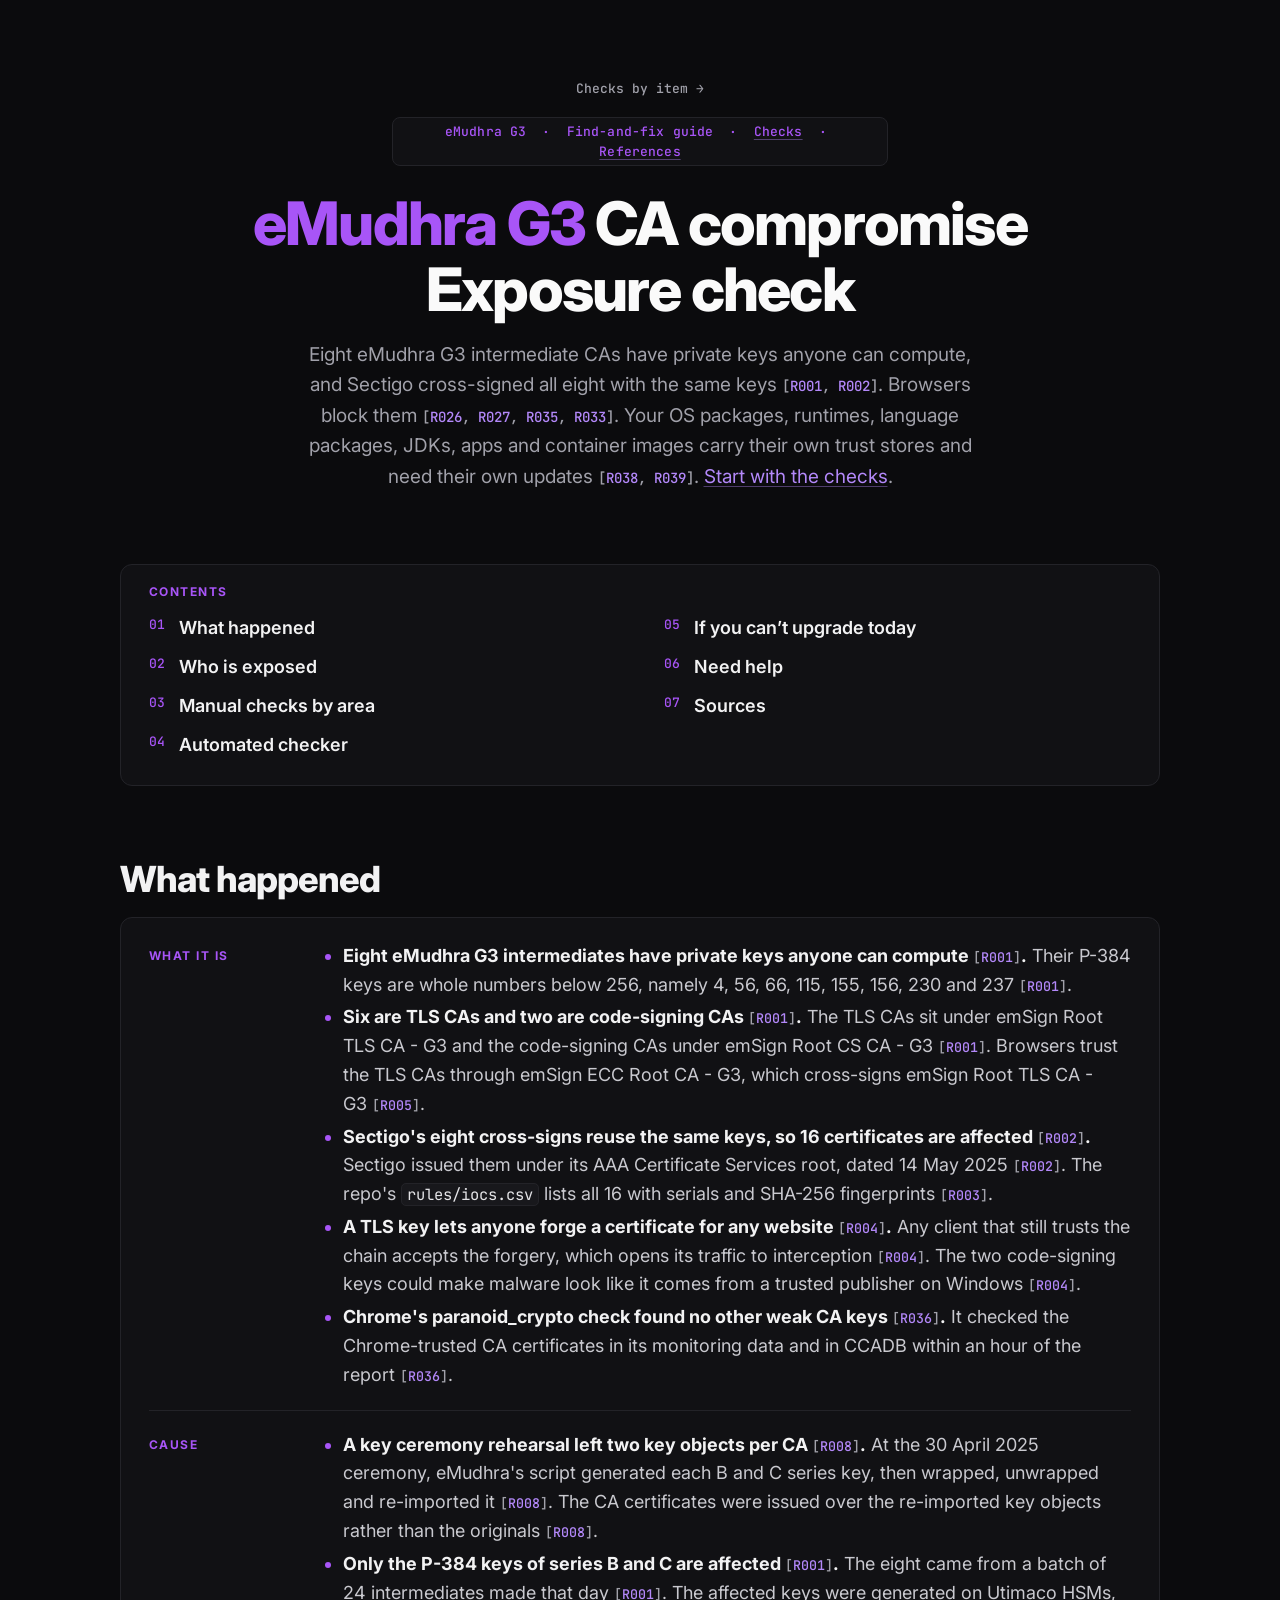
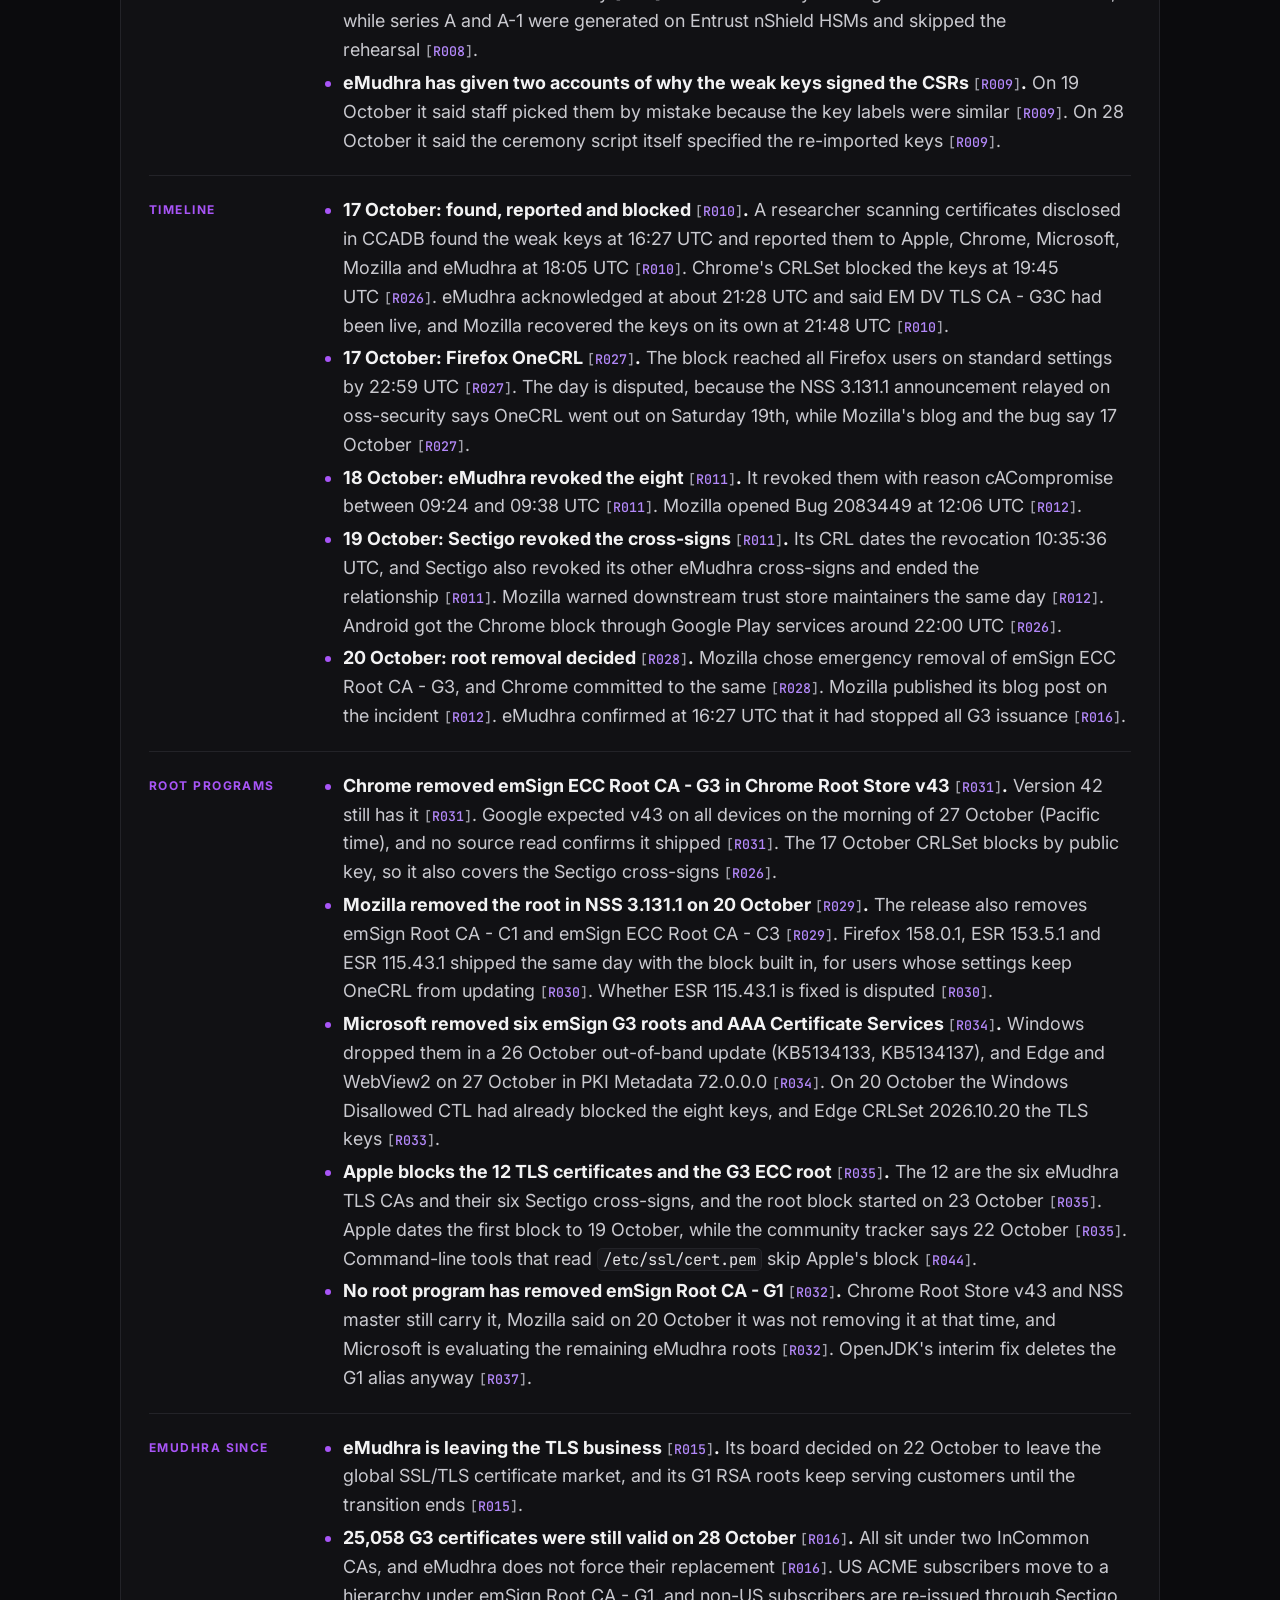
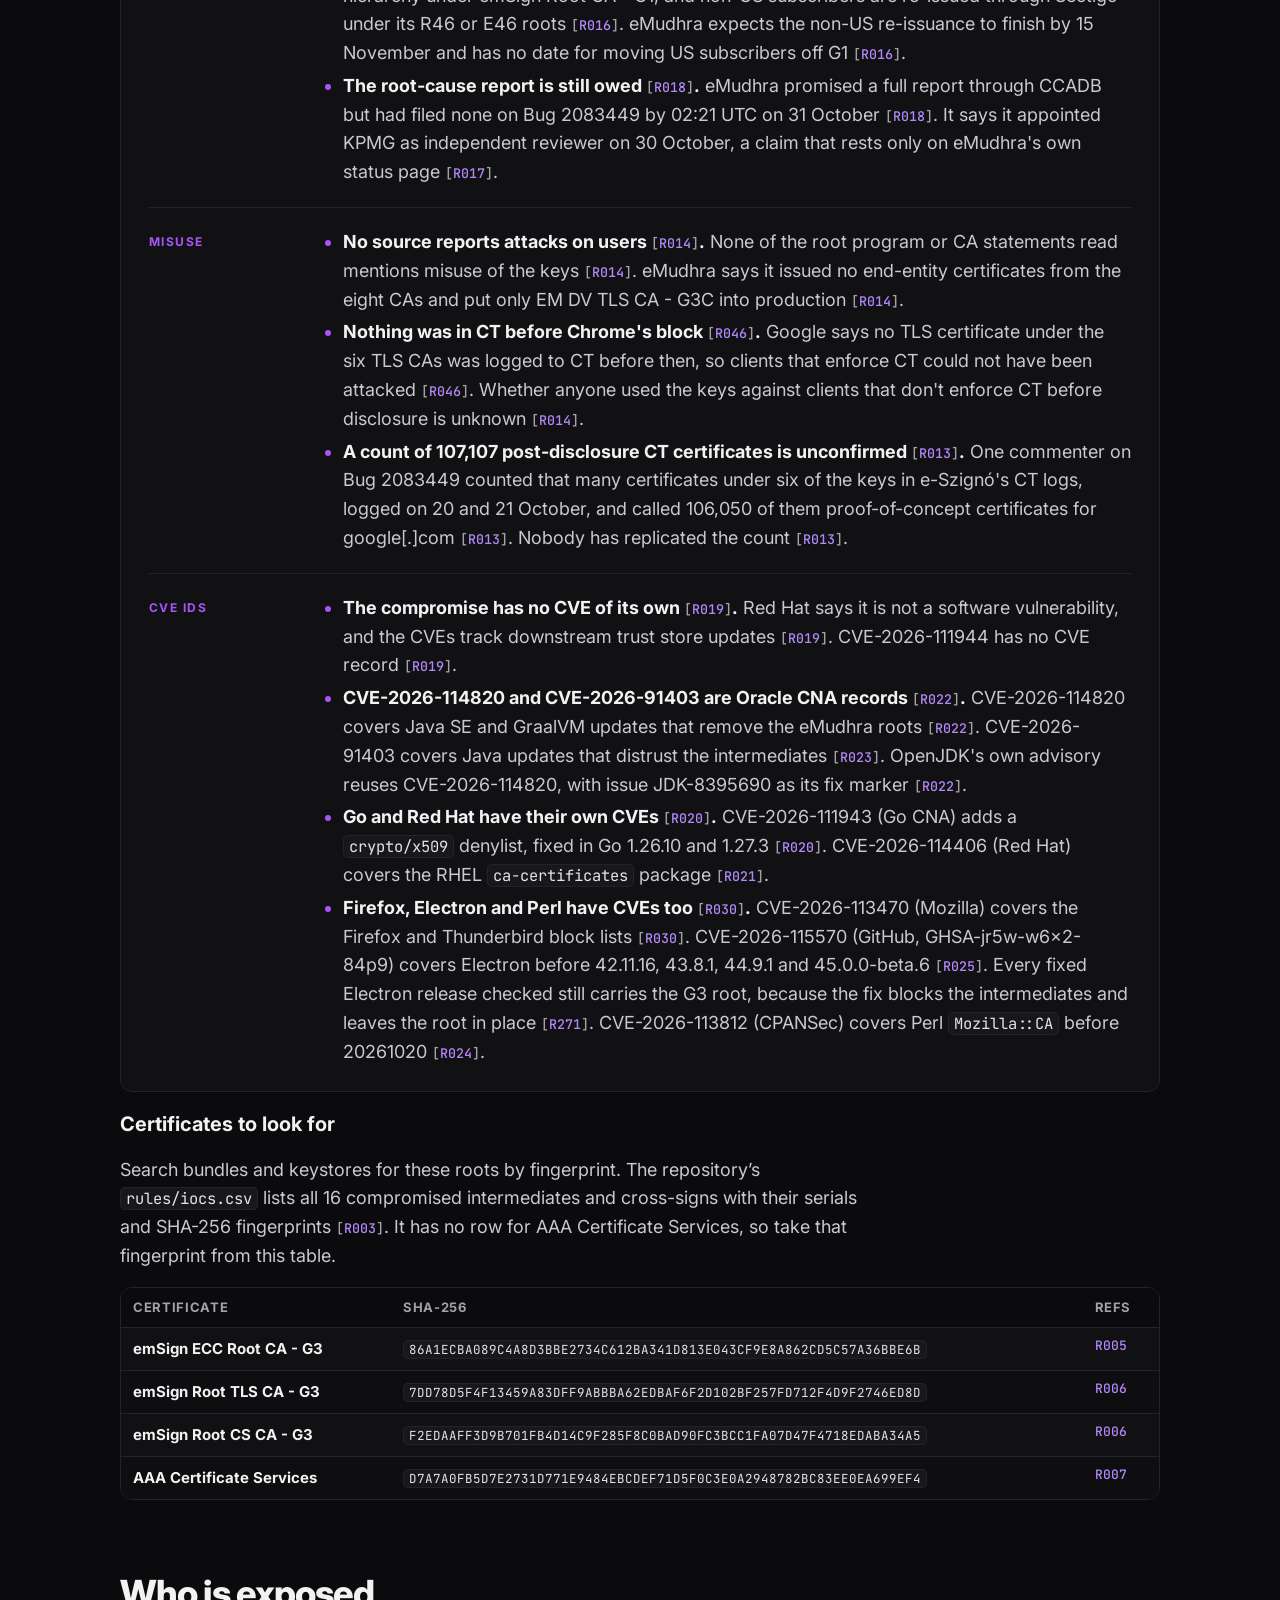
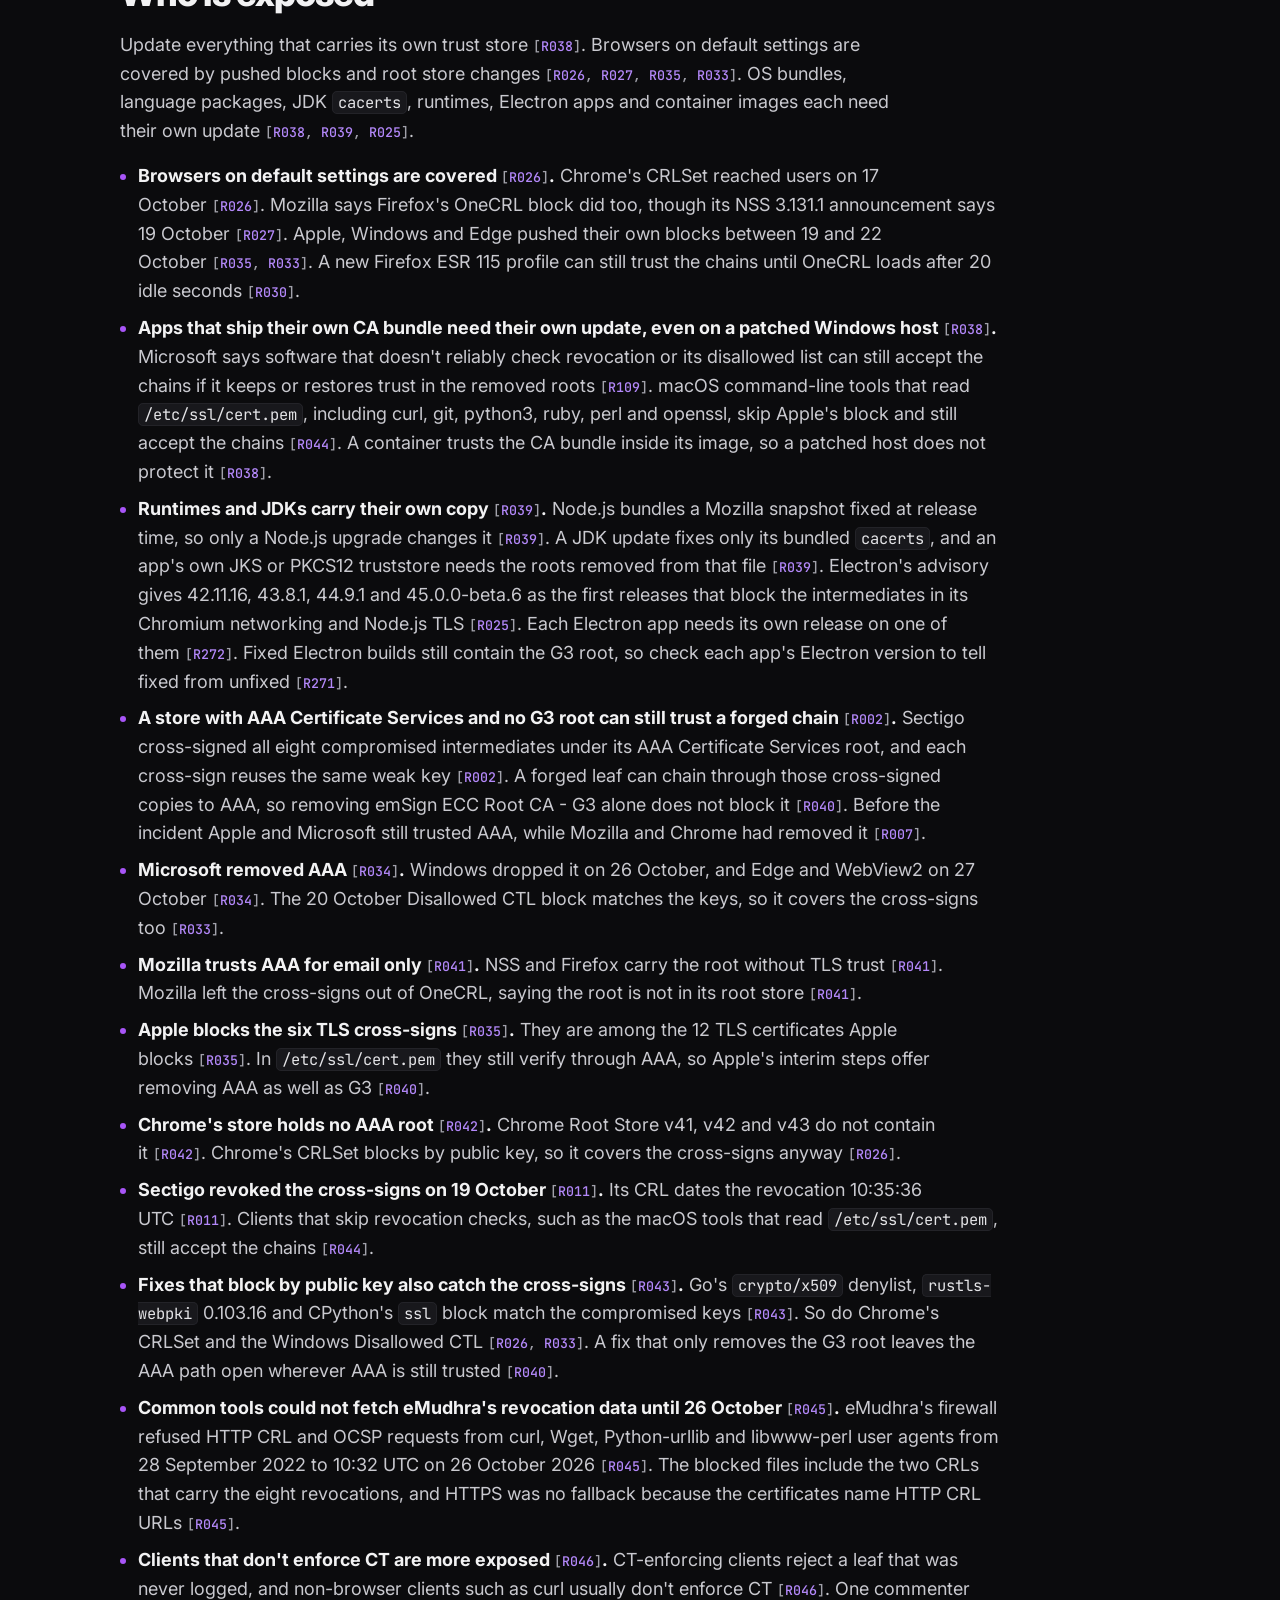
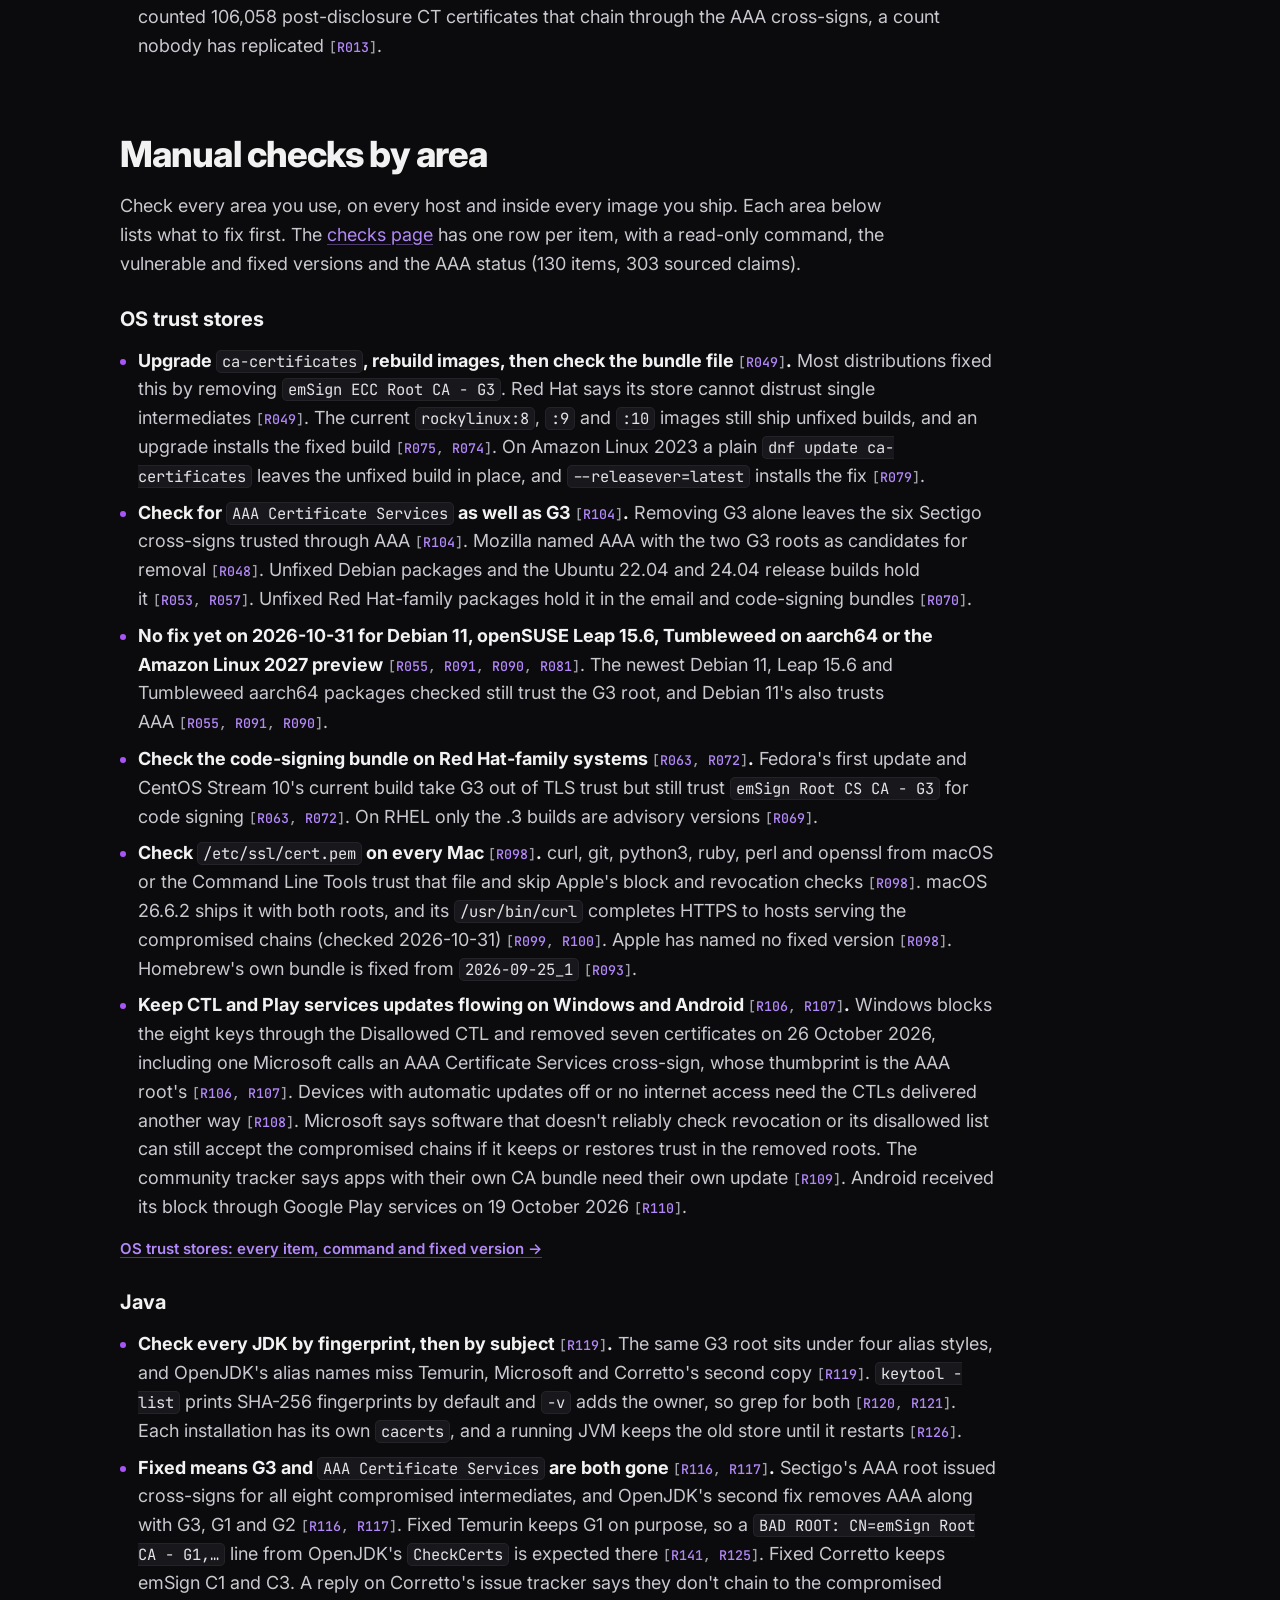
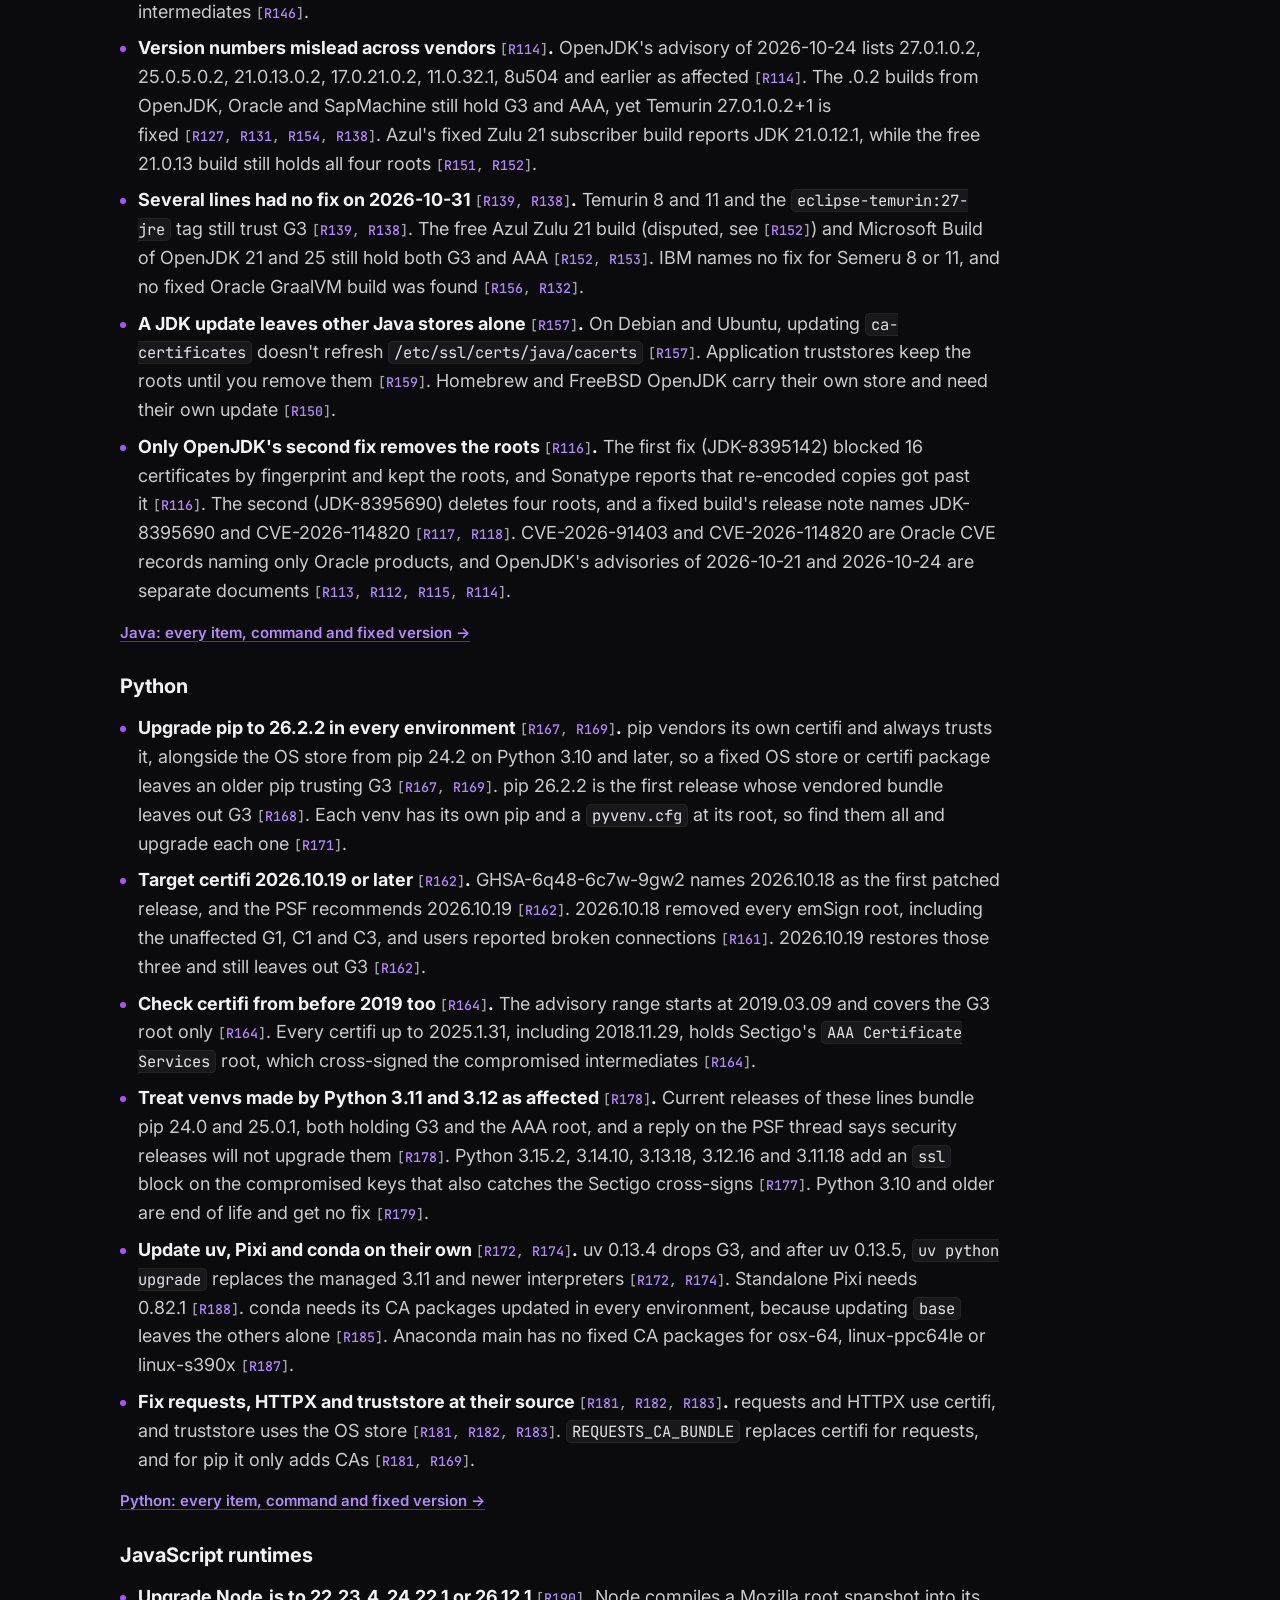
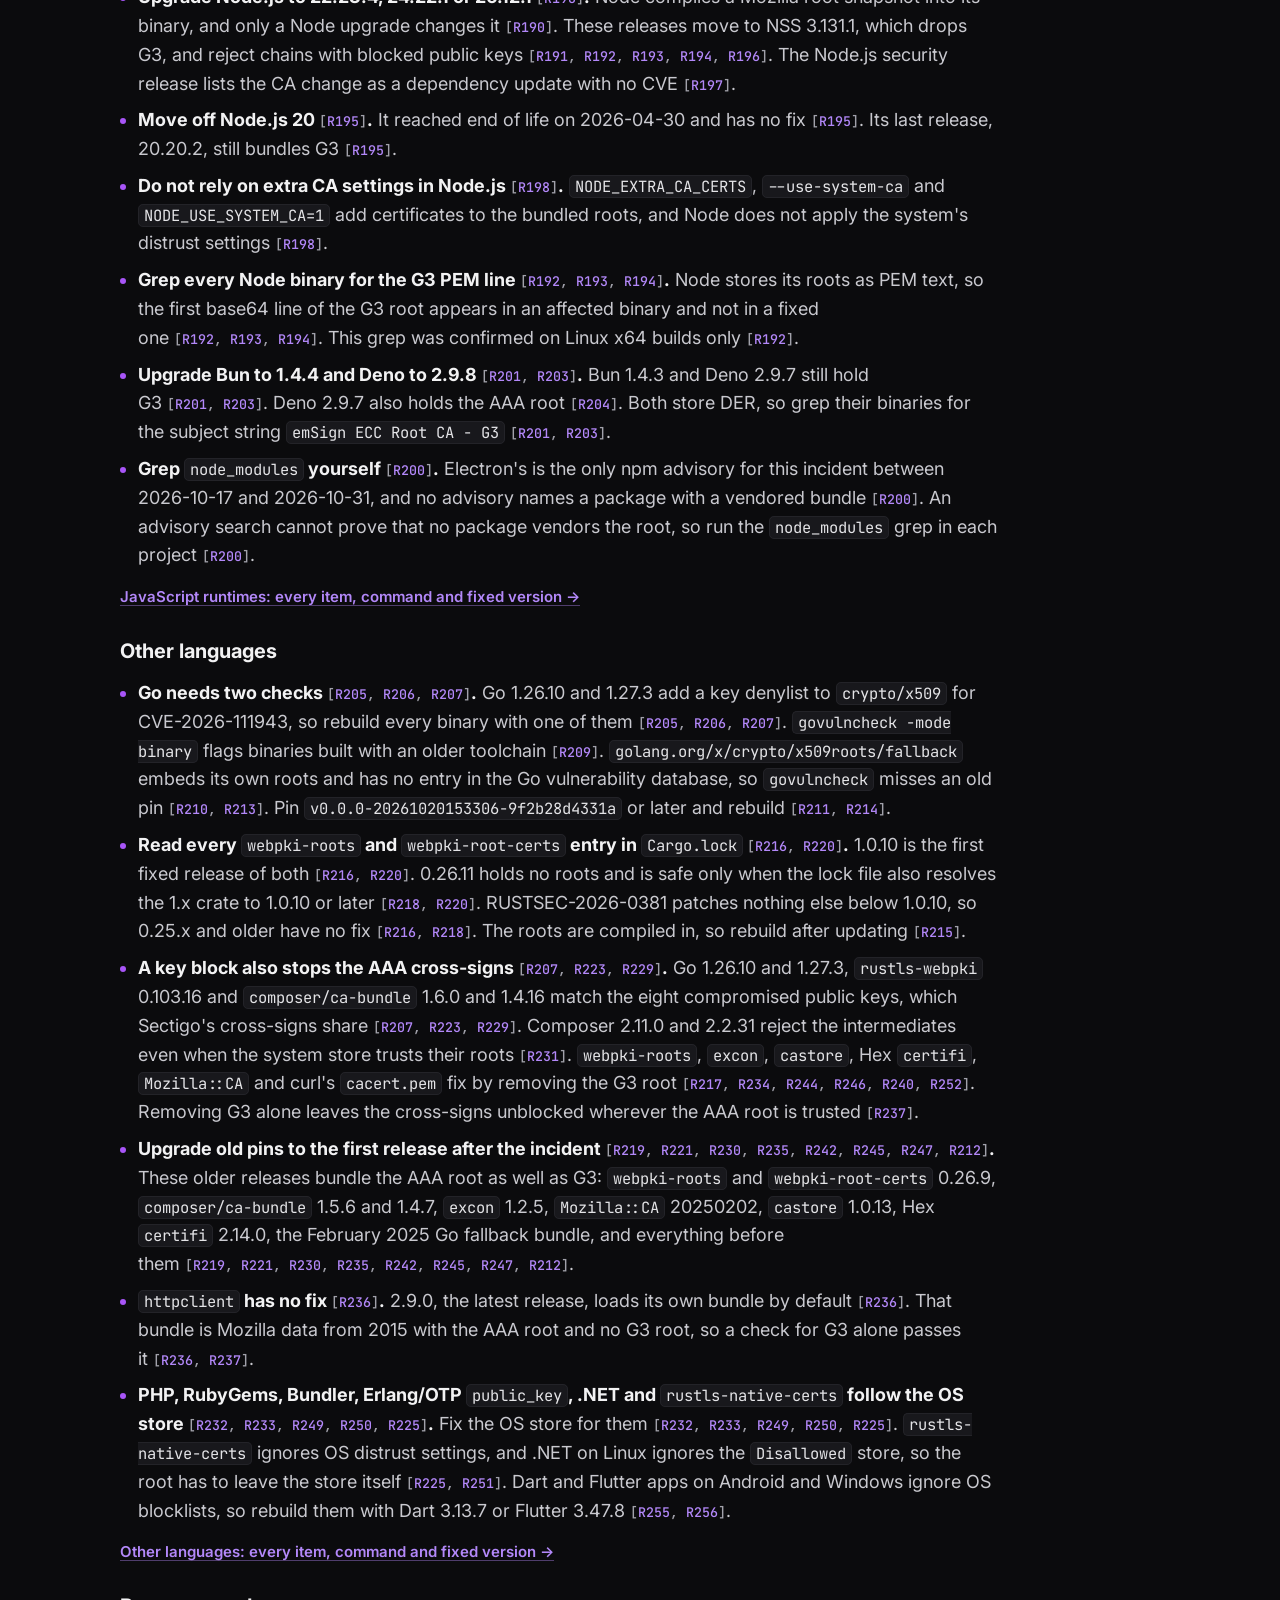
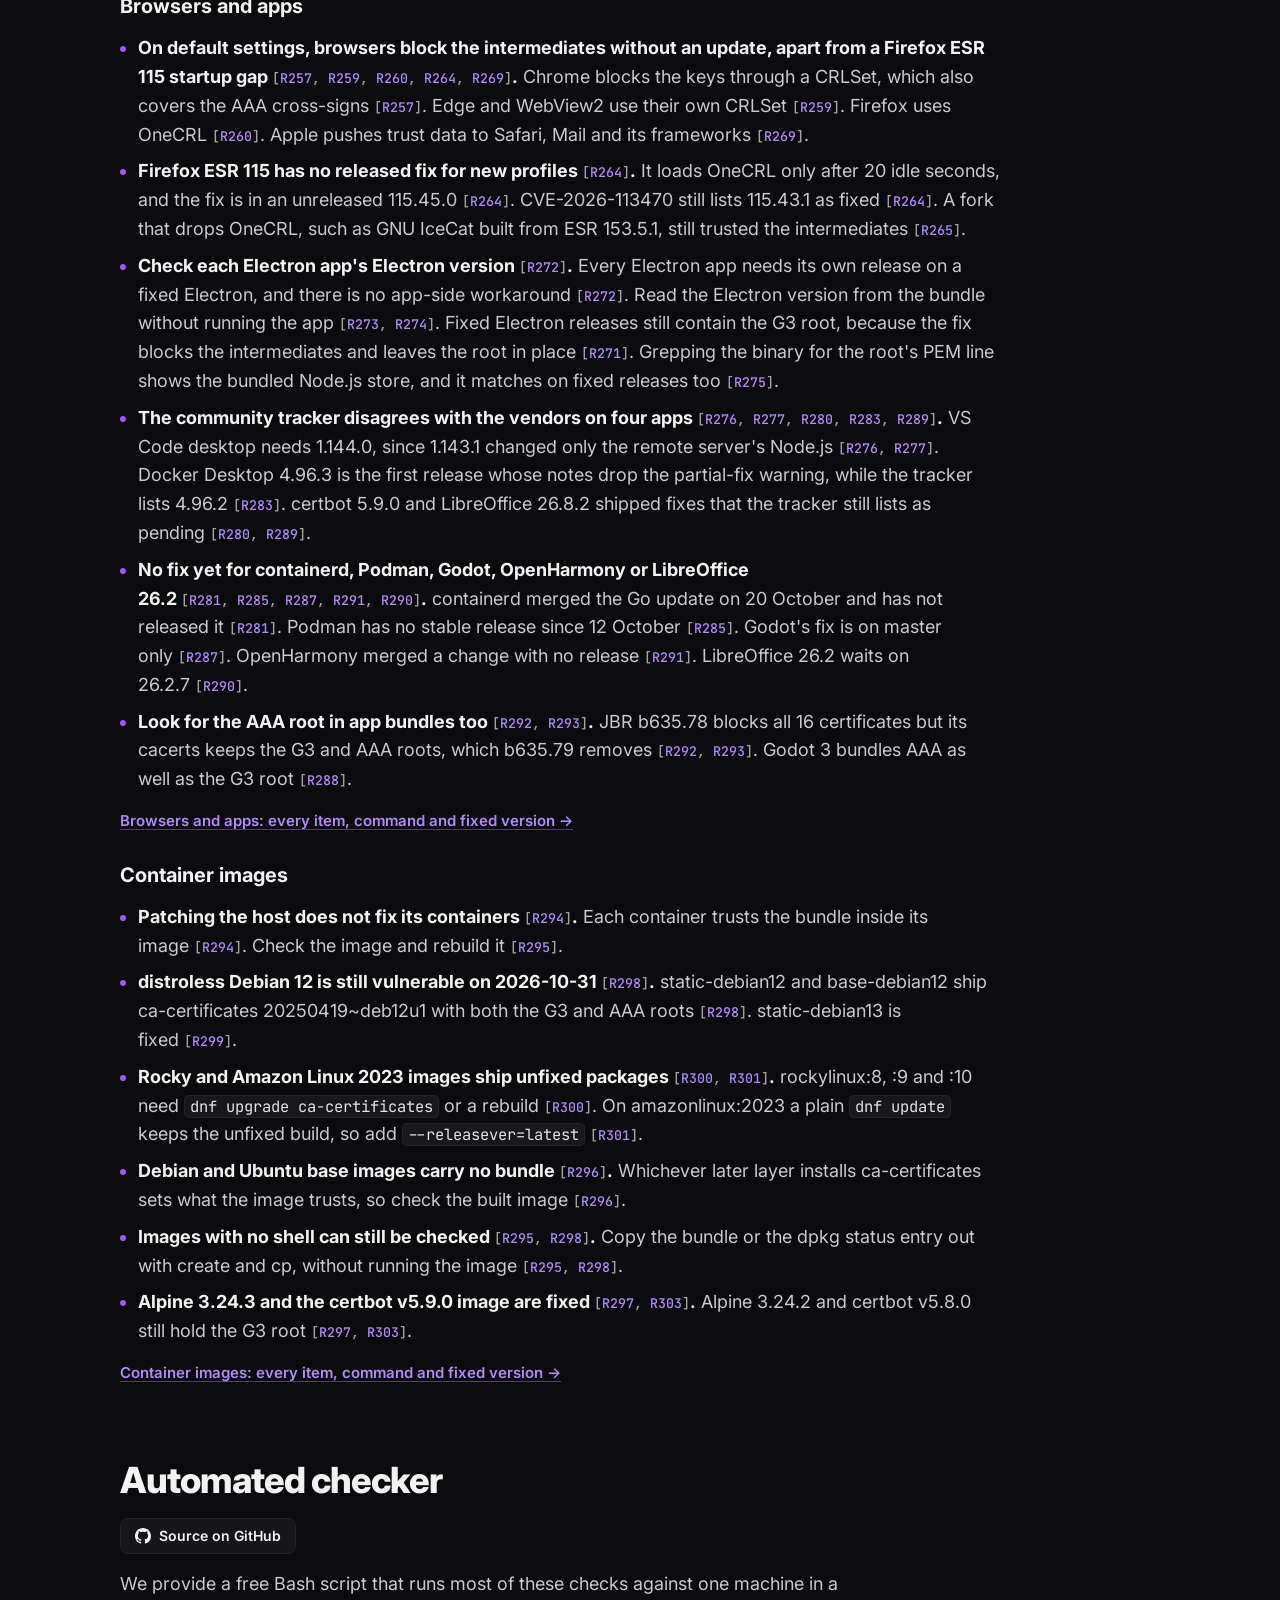
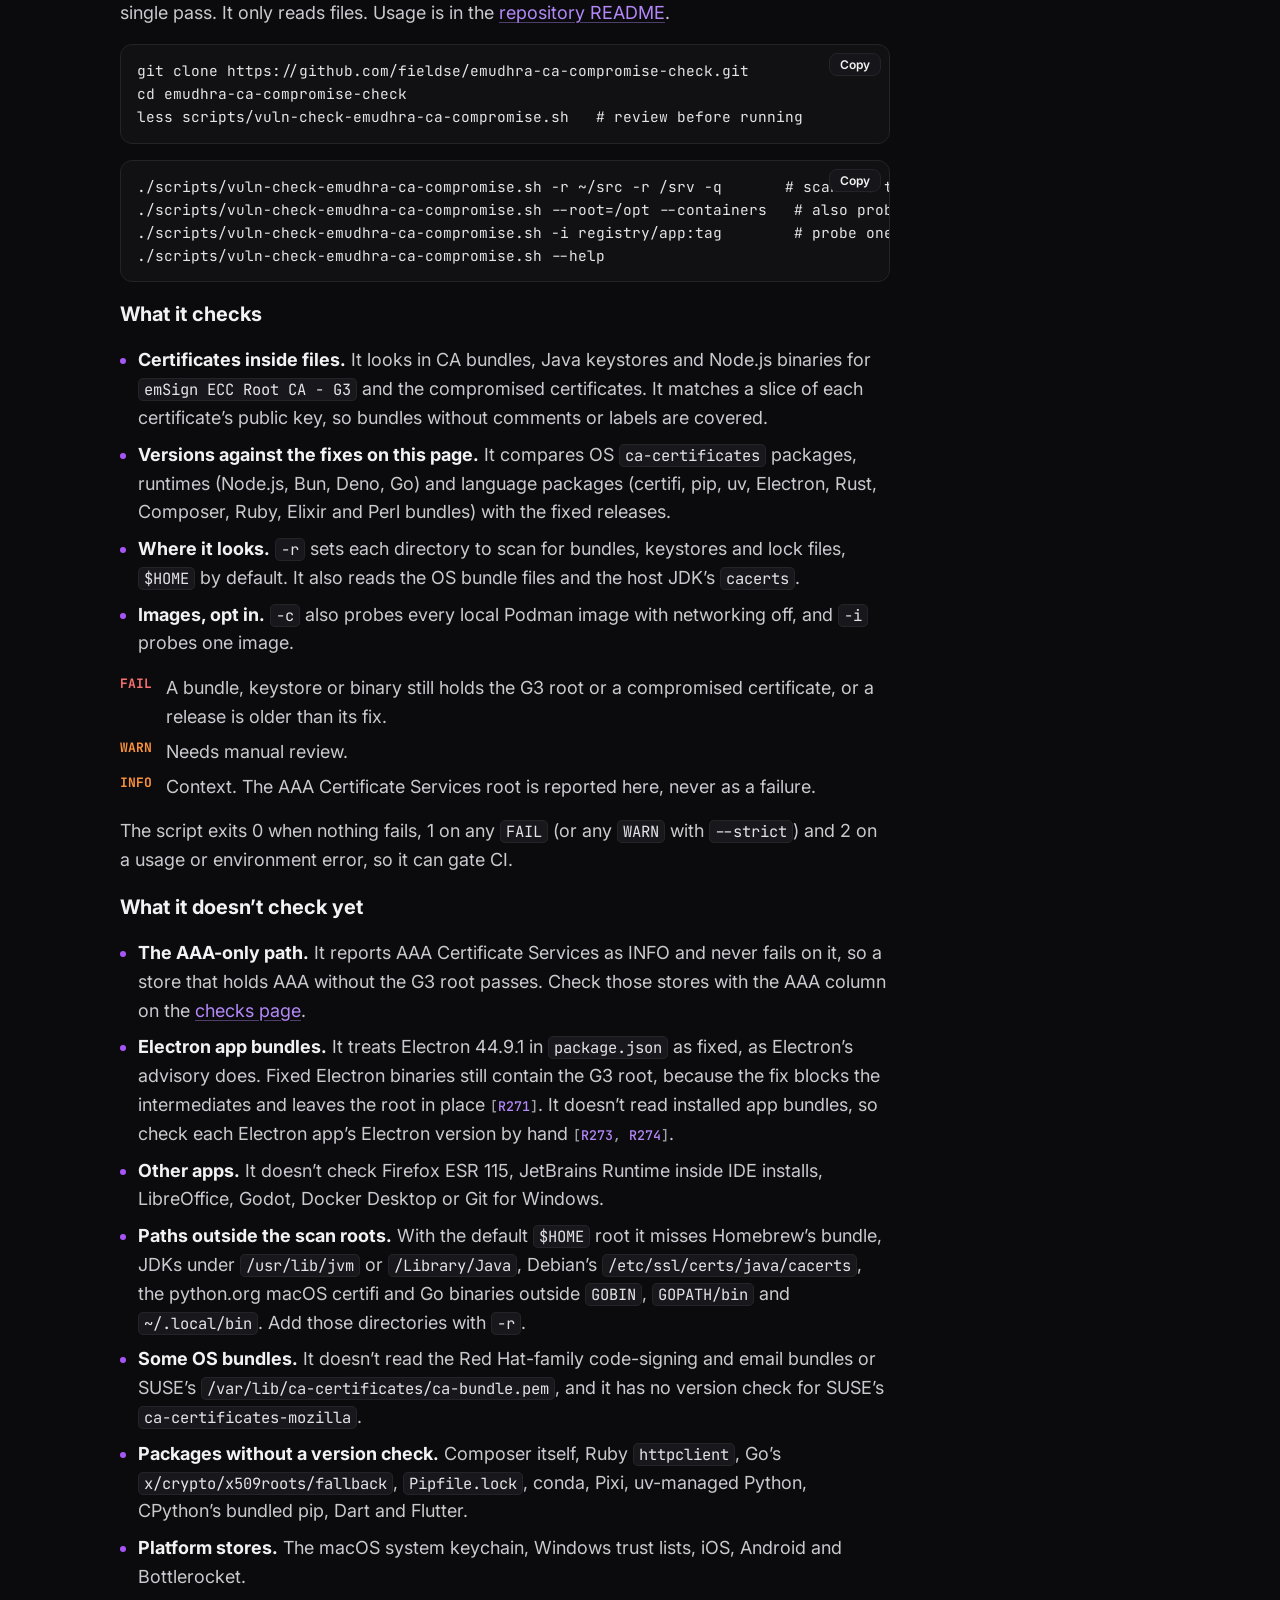
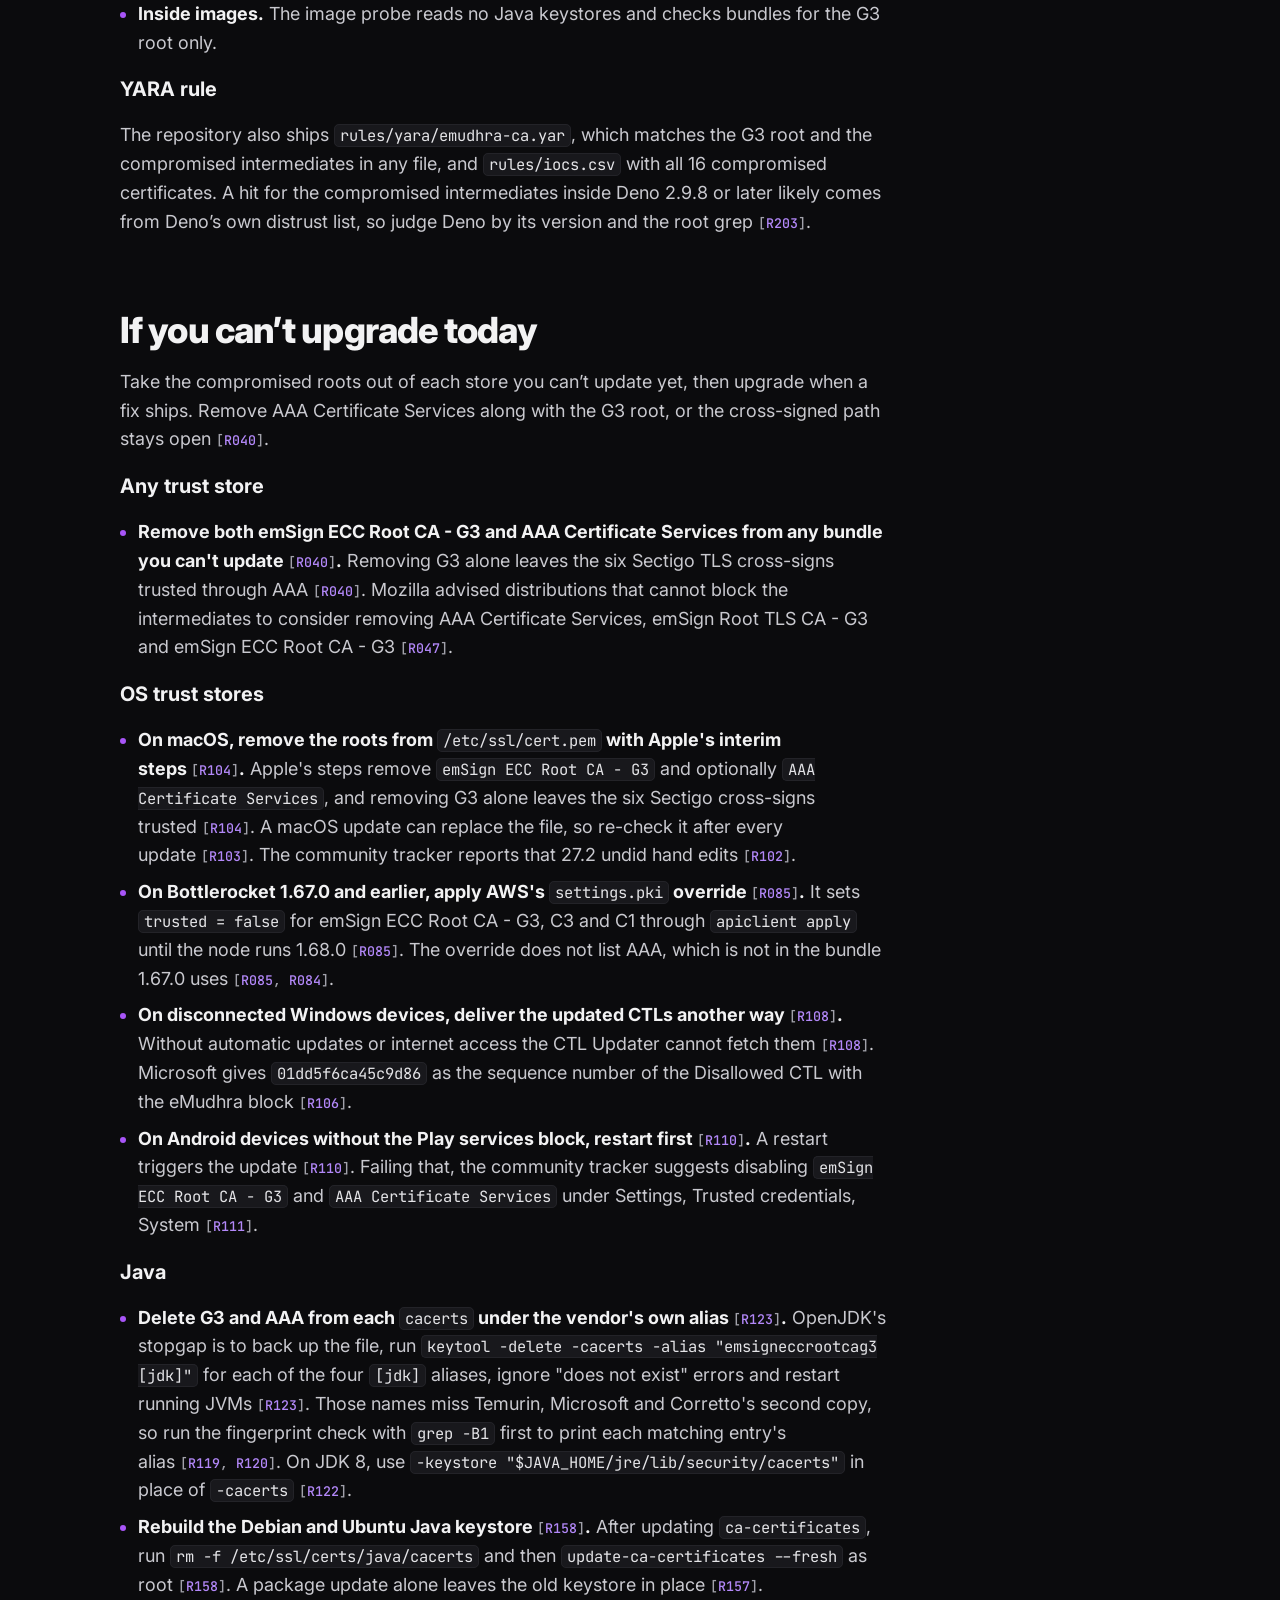
==== index.html @ f16547f7 "(docs) Guide pages: what happened, checks by area and references Co-Authored-By: Claude Opus 5.5 <no" ====
<!doctype html>
<html lang="en">
<head>
<meta charset="utf-8">
<meta name="viewport" content="width=device-width, initial-scale=1">
<title>eMudhra G3 CA compromise check</title>
<meta name="description" content="How to check whether your stack still trusts the compromised eMudhra G3 certificates. Covers what happened, who is exposed through the G3 root and the AAA Certificate Services cross-signs, one read-only check per trust store, runtime, package, app and image, and an automated checker script.">
<link rel="preconnect" href="https://fonts.googleapis.com">
<link rel="preconnect" href="https://fonts.gstatic.com" crossorigin>
<link rel="stylesheet" href="https://fonts.googleapis.com/css2?family=Inter:wght@400;500;600;700;800&family=JetBrains+Mono:wght@400;500;600&display=swap">
<style>
:root {
  /* Blacklight Security: flat near-black ground, zinc cards with faint borders, one purple accent. */
  --bg: #0b0b0d;
  --paper: #111114;
  --raised: #16161a;
  --ink: #f2f2f3;
  --body: #c9c9cf;
  --muted: #a1a1aa;
  --rule: #232328;
  --band: #0b0b0d;
  --band-ink: #fafafa;
  --band-muted: #a1a1aa;
  --link: #b388f9;
  --code-bg: #18181c;
  --primary: #a855f7;
  --bad: #f87171;
  --good: #4ade80;
  --limit: #fb923c;
  --stripe: #0e0e11;
  --sans: "Inter", -apple-system, BlinkMacSystemFont, "Segoe UI", Roboto, Arial, sans-serif;
  --mono: "JetBrains Mono", "Fira Code", ui-monospace, SFMono-Regular, Menlo, Consolas, monospace;
  color-scheme: dark;
}
* { box-sizing: border-box; }
html { -webkit-text-size-adjust: 100%; }
body { margin: 0; background: var(--bg); color: var(--ink); font: 16px/1.6 var(--sans); }
a { color: var(--link); }
a:focus-visible, button:focus-visible { outline: 2px solid var(--link); outline-offset: 2px; }
.wrap { max-width: 1080px; margin: 0 auto; padding-left: max(20px, env(safe-area-inset-left)); padding-right: max(20px, env(safe-area-inset-right)); }
.read { max-width: 70ch; }

/* Header band */
.band { background: var(--band); color: var(--band-ink); padding-block: 44px 40px; }
.band .ids { font: 600 13px/1.4 var(--mono); color: var(--band-muted); letter-spacing: 0.02em; margin: 0 0 14px; }
.band .ids b { color: var(--band-ink); font-weight: 600; }
.band h1 { margin: 0 0 14px; font-size: clamp(28px, 4.6vw, 42px); line-height: 1.12; font-weight: 700; letter-spacing: -0.015em; text-wrap: balance; }
.band p { margin: 0; font-size: 18px; color: var(--band-ink); max-width: 62ch; }

main { padding-block: 40px 56px; display: grid; gap: 44px; }
section { display: grid; gap: 16px; min-width: 0; }
h2 { margin: 0; font-size: 24px; line-height: 1.2; font-weight: 700; letter-spacing: -0.01em; padding-bottom: 8px; border-bottom: 2px solid var(--ink); }
h3 { margin: 0; font-size: 18px; font-weight: 700; }
p { margin: 0; }
.muted { color: var(--muted); }
code { font: 0.86em var(--mono); background: var(--code-bg); padding: 1px 4px; border-radius: 3px; overflow-wrap: anywhere; }

/* Introduction: label column beside bullets */
dl.intro { margin: 0; display: grid; grid-template-columns: 11rem 1fr; border-top: 1px solid var(--rule); }
dl.intro dt, dl.intro dd { margin: 0; padding: 14px 0; border-bottom: 1px solid var(--rule); }
dl.intro dt { font-weight: 700; padding-right: 20px; }
dl.intro ul { margin: 0; padding-left: 18px; display: grid; gap: 4px; }
@media (max-width: 640px) {
  dl.intro { grid-template-columns: 1fr; }
  dl.intro dt { border-bottom: 0; padding-bottom: 2px; }
  dl.intro dd { padding-top: 0; }
}

/* Check table */
.table-scroll { overflow-x: auto; border-top: 2px solid var(--ink); border-bottom: 1px solid var(--rule); }
table { border-collapse: collapse; width: 100%; min-width: 880px; font-size: 15px; background: var(--paper); }
th, td { text-align: left; vertical-align: top; padding: 12px 14px; border-bottom: 1px solid var(--rule); }
thead th { font-size: 13px; font-weight: 700; text-transform: uppercase; letter-spacing: 0.05em; color: var(--muted); background: var(--bg); }
tbody tr:nth-child(even) { background: var(--stripe); }
tbody tr:last-child td { border-bottom: 0; }
td:first-child { font-weight: 700; white-space: nowrap; }
td.check { min-width: 300px; }
.cmd { display: flex; align-items: flex-start; gap: 6px; background: var(--code-bg); border: 1px solid var(--rule); border-radius: 4px; padding: 8px 8px 8px 12px; margin-bottom: 6px; }
.cmd:last-of-type { margin-bottom: 0; }
.cmd code { flex: 1; min-width: 0; background: none; padding: 0; font-size: 13px; line-height: 1.5; white-space: pre-wrap; overflow-wrap: anywhere; }
.cmd .copy { flex: none; display: grid; place-items: center; width: 26px; height: 26px; margin: -3px 0; border: 1px solid transparent; border-radius: 4px; background: none; color: var(--muted); cursor: pointer; }
.cmd .copy:hover { color: var(--ink); border-color: var(--rule); background: var(--paper); }
.cmd .copy.done { color: var(--good); }
td.bad { color: var(--bad); font-variant-numeric: tabular-nums; }
td.good { color: var(--good); font-variant-numeric: tabular-nums; }
td.bad code, td.good code { color: var(--ink); }
td.bad ul, td.good ul { margin: 0; padding-left: 16px; display: grid; gap: 3px; }

ul.notes { margin: 0; padding-left: 18px; display: grid; gap: 8px; max-width: 80ch; }

/* Code blocks */
.code { position: relative; background: var(--code-bg); border-left: 3px solid var(--band); min-width: 0; }
.code pre { margin: 0; padding: 14px 16px; overflow-x: auto; font: 13.5px/1.6 var(--mono); }
.code button {
  position: absolute; top: 8px; right: 8px; font: 600 12px var(--sans);
  background: var(--paper); color: var(--ink); border: 1px solid var(--rule); border-radius: 3px;
  padding: 3px 10px; cursor: pointer;
}
.code button:hover { border-color: var(--ink); }

dl.levels { margin: 0; display: grid; grid-template-columns: auto 1fr; gap: 6px 14px; }
dl.levels dt { font: 700 13px/1.6 var(--mono); }
dl.levels dt.fail { color: var(--bad); }
dl.levels dd { margin: 0; }

ul.sources { margin: 0; padding-left: 18px; display: grid; gap: 4px; columns: 2; column-gap: 32px; }
ul.sources li { break-inside: avoid; }
@media (max-width: 640px) { ul.sources { columns: 1; } }

ul.resources { margin: 0; padding: 0; list-style: none; display: grid; grid-template-columns: repeat(auto-fill, minmax(min(100%, 320px), 1fr)); gap: 0 32px; }
ul.resources li { display: grid; gap: 2px; padding: 12px 0; border-bottom: 1px solid var(--rule); min-width: 0; }
ul.resources a { font-weight: 600; }
ul.resources span { color: var(--muted); font-size: 14px; }

.toc ol { margin: 0; padding-left: 20px; display: grid; gap: 10px; }
.toc li a { font-weight: 700; }
.toc li span { display: block; color: var(--muted); font-size: 14px; }
.toc h2 { font-size: 13px; text-transform: uppercase; letter-spacing: 0.1em; color: var(--muted); border-bottom: 0; padding-bottom: 0; margin-bottom: 8px; }
.toc ol { display: block; columns: 2; column-gap: 40px; }
.toc li { break-inside: avoid; padding: 3px 0; }
.toc li span { display: none; }
@media (max-width: 640px) { .toc ol { columns: 1; } }
[id] { scroll-margin-top: 16px; }
.nw { white-space: nowrap; }
.src { font-size: 14px; }
.src a { display: inline-flex; align-items: center; gap: 6px; font-weight: 600; }
.back { display: inline-block; margin-bottom: 16px; color: var(--band-muted); font-size: 14px; text-decoration: none; }
.back:hover { color: var(--band-ink); text-decoration: underline; }
footer .wrap { display: grid; gap: 4px; }
footer { border-top: 1px solid var(--rule); padding-block: 20px 32px; font-size: 14px; color: var(--muted); }

@media print {
  .band { background: none; color: #000; padding-block: 0 16px; border-bottom: 2px solid #000; }
  .band .ids, .band p, .band .ids b { color: #000; }
  .code button { display: none; }
  .table-scroll { overflow: visible; }
  table { min-width: 0; font-size: 11px; }
  a { color: #000; }
}

/* Blacklight treatment: centered hero, mono eyebrow pills, purple highlight word, rounded bordered cards. */
body { color: var(--body); font-size: 18px; }
table, table.list { font-size: 16px; }
.cmd code, .code pre { font-size: 14.5px; }
strong, b, td:first-child, dt, h1, h2, h3 { color: var(--ink); }
.band { background: none; padding-block: 80px 24px; text-align: center; }
.band .wrap { display: flex; flex-direction: column; align-items: center; }
.band .ids { display: inline-block; margin: 0; padding: 4px 12px; border: 1px solid var(--rule); border-radius: 8px; background: var(--paper);
  font: 500 13px/1.5 var(--mono); color: var(--primary); letter-spacing: 0.01em; }
.band .ids b, .band .ids a { color: var(--primary); font-weight: 500; }
.band h1 { margin: 24px 0 18px; font-size: clamp(30px, calc((100vw - 48px) / 18), 60px); font-weight: 800; letter-spacing: -0.03em; line-height: 1.1; color: var(--band-ink); max-width: none; }
.band .wrap { max-width: 1440px; }
.band p:not(.ids) { color: var(--muted); font-size: 19px; line-height: 1.6; max-width: 58ch; margin: 0 auto; }
.hl { color: var(--primary); }
main { gap: 72px; padding-block: 48px 80px; }
h2 { border-bottom: 0; padding-bottom: 0; font-size: clamp(26px, 3.4vw, 36px); font-weight: 800; letter-spacing: -0.025em; }
h2[data-eyebrow]::before { content: attr(data-eyebrow); display: block; width: fit-content; margin-bottom: 16px; padding: 3px 12px;
  border: 1px solid var(--rule); border-radius: 8px; background: var(--paper); font: 500 13px/1.5 var(--mono); color: var(--primary); letter-spacing: 0.01em; }
h3 { font-size: 20px; }
.muted { color: var(--muted); }
a { color: var(--link); text-decoration-color: rgba(179, 136, 249, .4); text-underline-offset: 3px; }
a:hover { text-decoration-color: currentColor; }
code { background: var(--code-bg); color: #e4e4e7; border: 1px solid var(--rule); border-radius: 5px; padding: 0 5px; }

/* Introduction as one card, labels as spaced capitals */
dl.intro { border: 1px solid var(--rule); border-radius: 12px; background: var(--paper); padding: 4px 28px; }
dl.intro dt, dl.intro dd { border-color: var(--rule); padding-block: 20px; }
dl.intro > :nth-last-child(-n+2) { border-bottom: 0; }
dl.intro dt { font-size: 12px; font-weight: 700; letter-spacing: 0.12em; text-transform: uppercase; color: var(--primary); padding-top: 24px; }
dl.intro li::marker { color: var(--primary); }

/* Tables in rounded cards */
.table-scroll { border: 1px solid var(--rule); border-radius: 12px; background: var(--paper); }
table, table.matrix, table.list { background: transparent; }
thead th, .matrix thead th, .list thead th { background: var(--raised); color: var(--muted); letter-spacing: 0.08em; }
th, td { border-color: var(--rule); }
tbody tr:nth-child(even) { background: var(--stripe); }
.cmd { background: var(--code-bg); border-color: var(--rule); border-radius: 8px; }
.cmd .copy:hover { background: var(--raised); border-color: var(--rule); }
td.bad { color: var(--bad); }
td.good { color: var(--good); }

/* Code blocks */
.code { background: var(--paper); border: 1px solid var(--rule); border-radius: 12px; }
.code pre { color: #e4e4e7; }
.code button { background: var(--raised); color: var(--ink); border: 1px solid var(--rule); border-radius: 8px; }
.code button:hover { border-color: var(--primary); box-shadow: 0 0 16px rgba(168, 85, 247, .3); }
dl.levels dt { color: var(--limit); }
dl.levels dt.fail { color: var(--bad); }

ul.resources li { border-color: var(--rule); }
ul.sources li::marker, ul.notes li::marker, ul.plain li::marker { color: var(--primary); }

/* Tests page */
.facts { display: grid; grid-template-columns: repeat(4, minmax(0, 1fr)); gap: 16px; border: 0; padding: 0; }
.facts div { border: 1px solid var(--rule); border-radius: 12px; background: var(--paper); padding: 26px 16px; text-align: center; justify-items: center; }
.facts b { font-size: 42px; font-weight: 800; letter-spacing: -0.02em; color: var(--primary); }
.facts div:nth-child(2) b { color: var(--good); }
.facts div:nth-child(3) b { color: var(--limit); }
.facts span { color: var(--muted); font-size: 15px; }
@media (max-width: 640px) { .facts { grid-template-columns: repeat(2, minmax(0, 1fr)); } }
nav.toc { border: 1px solid var(--rule); border-radius: 12px; background: var(--paper); padding: 20px 28px; max-width: none; }
nav.toc h2 { font-size: 12px; font-weight: 700; letter-spacing: 0.12em; text-transform: uppercase; color: var(--primary); margin-bottom: 10px; }
nav.toc ol { display: block; list-style: none; padding-left: 0; columns: 2; column-gap: 48px; counter-reset: toc; }
nav.toc li { counter-increment: toc; display: flex; gap: 14px; padding: 5px 0; break-inside: avoid; }
nav.toc li::before { content: counter(toc, decimal-leading-zero); font: 500 13px/1.75 var(--mono); color: var(--primary); }
nav.toc li > a { color: var(--ink); font-weight: 600; text-decoration: none; }
nav.toc li > a:hover { color: var(--primary); }
nav.toc li span { display: none; }
@media (max-width: 640px) { nav.toc ol { columns: 1; } }
.band .back { margin-bottom: 20px; font: 500 13px var(--mono); color: var(--muted); }
.band .back:hover { color: var(--primary); }
.matrix tbody th { background: var(--paper); color: var(--ink); }
.matrix tbody tr:nth-child(even) th, .matrix tbody tr:nth-child(even) td { background: var(--stripe); }
.matrix thead th.grp { color: var(--primary); }
.list tr.grp th { background: var(--raised); color: var(--primary); }
.list td.tid { color: var(--ink); }
.dot.limit { background: var(--limit); }

.src { margin: 0; }
.src a { display: inline-flex; align-items: center; gap: 8px; }
.src a { padding: 6px 14px; border: 1px solid var(--rule); border-radius: 8px; background: var(--raised); color: var(--ink); font-weight: 600; font-size: 14px; text-decoration: none; }
.src a:hover { border-color: var(--primary); box-shadow: 0 0 16px rgba(168, 85, 247, .3); }
/* Blacklight call to action, after the mitigation section */
.cta { border: 1px solid rgba(168, 85, 247, .35); border-radius: 12px; padding: 32px;
  background: linear-gradient(135deg, rgba(168, 85, 247, .2) 0%, rgba(168, 85, 247, .06) 60%, rgba(168, 85, 247, .02) 100%), var(--paper);
  display: grid; gap: 14px; }
.cta .label { font-size: 12px; font-weight: 700; letter-spacing: 0.12em; text-transform: uppercase; color: var(--primary); }
.cta h3 { margin: 0; font-size: 28px; font-weight: 800; letter-spacing: -0.02em; }
.cta p { margin: 0; max-width: 62ch; color: var(--body); }
.cta .actions { display: flex; flex-wrap: wrap; gap: 12px; margin-top: 6px; }
.cta .btn { display: inline-flex; align-items: center; gap: 8px; padding: 10px 18px; border-radius: 8px; font-weight: 600; font-size: 15px; text-decoration: none; }
.cta .btn-primary { background: linear-gradient(135deg, #a855f7, #c96ef7); border: 1px solid #be5eed; color: #fff; box-shadow: 0 0 20px rgba(168, 85, 247, .3); }
.cta .btn-primary:hover { box-shadow: 0 0 28px rgba(168, 85, 247, .5); }
.cta .btn-ghost { border: 1px solid var(--rule); background: var(--raised); color: var(--ink); }
.cta .btn-ghost:hover { border-color: var(--primary); }
footer { border-color: var(--rule); color: var(--muted); }
@media print { .band h1, h2, .hl { color: #000; } h2[data-eyebrow]::before { display: none; } }

/* List tables (checks and references pages) */
table.list { border-collapse: collapse; width: 100%; min-width: 860px; font-size: 14.5px; background: var(--paper); }
.list th, .list td { text-align: left; vertical-align: top; padding: 9px 12px; border-bottom: 1px solid var(--rule); }
.list thead th { font-size: 13px; font-weight: 700; text-transform: uppercase; letter-spacing: 0.05em; color: var(--muted); background: var(--bg); }
.list tr.grp th { background: var(--stripe); font: 700 12px var(--mono); text-transform: uppercase; letter-spacing: 0.05em; padding-top: 14px; }
.list td.tid { font: 700 14px var(--mono); white-space: nowrap; }
.list td.tid span { display: block; font-weight: 400; font-size: 12px; color: var(--muted); }
.list td.cks { font: 12.5px var(--mono); color: var(--muted); white-space: nowrap; }
.list td.res { font-weight: 700; white-space: nowrap; }
.list td.res.pass { color: var(--good); }
.list td.res.gap { color: var(--bad); }
.list td.res.limit { color: var(--limit); }
.list tr.grp th { background: var(--raised); color: var(--primary); }
.list td.tid { color: var(--ink); }

/* References page */
table.list.refs-table { min-width: 1100px; font-size: 15px; }
.refs-table td.tid a { color: var(--ink); text-decoration: none; }
.refs-table td.tid a:hover { color: var(--primary); }
.refs-table td.stk { font-weight: 600; color: var(--ink); min-width: 160px; }
.refs-table td.val { min-width: 220px; }
.refs-table td.note { color: var(--muted); font-size: 14px; min-width: 180px; }
.refs-table ol.refs { margin: 0; padding-left: 22px; display: grid; gap: 3px; font-size: 14px; min-width: 220px; }
.refs-table ol.refs li::marker { color: var(--primary); font: 500 12px var(--mono); }
.refs-table tr:target td { background: rgba(168, 85, 247, .12); }
nav.toc li small { margin-left: auto; font: 500 13px/1.75 var(--mono); color: var(--muted); white-space: nowrap; }

/* eMudhra pages: inline reference links, status chips, the checks table and the fingerprint table. */
.rl { font: 500 0.74em var(--mono); color: var(--muted); white-space: nowrap; }
.rl a { text-decoration: none; }
.rl a:hover { text-decoration: underline; }
.chip { display: inline-block; margin-bottom: 6px; padding: 1px 8px; border: 1px solid; border-radius: 6px; font: 600 12px/1.6 var(--mono); white-space: nowrap; }
.chip.unfixed { color: var(--bad); border-color: rgba(248, 113, 113, .45); background: rgba(248, 113, 113, .08); }
.chip.partial { color: var(--limit); border-color: rgba(251, 146, 60, .45); background: rgba(251, 146, 60, .08); }
.chip.os { color: var(--muted); border-color: var(--rule); background: var(--raised); }
table.list.checks { min-width: 1280px; font-size: 15px; }
.checks td { padding: 12px 12px; }
.checks td.item { font-weight: 700; color: var(--ink); white-space: normal; min-width: 150px; }
.checks td.where { min-width: 170px; font-size: 14px; }
.checks td.check { min-width: 320px; }
.checks td.check .muted { display: block; margin-top: 4px; font-size: 13.5px; }
.checks td.bad, .checks td.good { min-width: 160px; font-size: 14.5px; }
.checks td.aaa { min-width: 170px; font-size: 14px; color: var(--body); }
.checks td.rf, .fps td.rf { font: 500 13px var(--mono); white-space: nowrap; }
.checks td.rf a, .fps td.rf a { display: block; text-decoration: none; }
.checks td.bad ul, .checks td.good ul { margin: 0; padding-left: 16px; display: grid; gap: 3px; }
.checks tr:target td { background: rgba(168, 85, 247, .12); }
table.list.fps { min-width: 720px; font-size: 15px; }
.fps td:first-child { white-space: normal; }
.fps td.fp code { font-size: 12.5px; overflow-wrap: anywhere; }
.refs-table td.dt { font: 500 13px var(--mono); white-space: nowrap; color: var(--muted); }
.refs-table ol.refs li .meta { display: block; color: var(--muted); font-size: 13px; }
.refs-table td.note strong { color: var(--limit); }
.facts div:nth-child(4) b { color: var(--bad); }
section.area { display: grid; gap: 12px; }
section.area h3 { margin-top: 8px; }
p.more a { font-weight: 600; font-size: 15px; }
#manual > .read { max-width: 70ch; }

</style>
</head>
<body>

<header class="band">
  <div class="wrap">
    <a class="back" href="checks.html">Checks by item →</a>
    <p class="ids"><b>eMudhra G3</b> &nbsp;·&nbsp; Find-and-fix guide &nbsp;·&nbsp; <a href="checks.html">Checks</a> &nbsp;·&nbsp; <a href="references.html">References</a></p>
    <h1><span class='hl'>eMudhra G3</span> CA compromise<br>Exposure check</h1>
    <p>Eight eMudhra G3 intermediate CAs have private keys anyone can compute, and Sectigo cross-signed all eight with the same keys&nbsp;<span class="rl">[<a href="references.html#r001">R001</a>, <a href="references.html#r002">R002</a>]</span>. Browsers block them&nbsp;<span class="rl">[<a href="references.html#r026">R026</a>, <a href="references.html#r027">R027</a>, <a href="references.html#r035">R035</a>, <a href="references.html#r033">R033</a>]</span>. Your OS packages, runtimes, language packages, JDKs, apps and container images carry their own trust stores and need their own updates&nbsp;<span class="rl">[<a href="references.html#r038">R038</a>, <a href="references.html#r039">R039</a>]</span>. <a href="#manual">Start with the checks</a>.</p>
  </div>
</header>

<main class="wrap">

  <nav class="toc read" aria-label="Contents"><h2>Contents</h2><ol>
    <li><a href="#what">What happened</a></li>
    <li><a href="#exposed">Who is exposed</a></li>
    <li><a href="#manual">Manual checks by area</a></li>
    <li><a href="#helper">Automated checker</a></li>
    <li><a href="#mitigate">If you can’t upgrade today</a></li>
    <li><a href="#help">Need help</a></li>
    <li><a href="#sources">Sources</a></li>
  </ol></nav>

  <section id="what">
    <h2>What happened</h2>
    <dl class="intro">
      <dt>What it is</dt>
      <dd><ul><li><strong>Eight eMudhra G3 intermediates have private keys anyone can compute&nbsp;<span class="rl">[<a href="references.html#r001">R001</a>]</span>.</strong> Their P-384 keys are whole numbers below 256, namely 4, 56, 66, 115, 155, 156, 230 and 237&nbsp;<span class="rl">[<a href="references.html#r001">R001</a>]</span>.</li><li><strong>Six are TLS CAs and two are code-signing CAs&nbsp;<span class="rl">[<a href="references.html#r001">R001</a>]</span>.</strong> The TLS CAs sit under emSign Root TLS CA - G3 and the code-signing CAs under emSign Root CS CA - G3&nbsp;<span class="rl">[<a href="references.html#r001">R001</a>]</span>. Browsers trust the TLS CAs through emSign ECC Root CA - G3, which cross-signs emSign Root TLS CA - G3&nbsp;<span class="rl">[<a href="references.html#r005">R005</a>]</span>.</li><li><strong>Sectigo's eight cross-signs reuse the same keys, so 16 certificates are affected&nbsp;<span class="rl">[<a href="references.html#r002">R002</a>]</span>.</strong> Sectigo issued them under its AAA Certificate Services root, dated 14 May 2025&nbsp;<span class="rl">[<a href="references.html#r002">R002</a>]</span>. The repo's <code>rules/iocs.csv</code> lists all 16 with serials and SHA-256 fingerprints&nbsp;<span class="rl">[<a href="references.html#r003">R003</a>]</span>.</li><li><strong>A TLS key lets anyone forge a certificate for any website&nbsp;<span class="rl">[<a href="references.html#r004">R004</a>]</span>.</strong> Any client that still trusts the chain accepts the forgery, which opens its traffic to interception&nbsp;<span class="rl">[<a href="references.html#r004">R004</a>]</span>. The two code-signing keys could make malware look like it comes from a trusted publisher on Windows&nbsp;<span class="rl">[<a href="references.html#r004">R004</a>]</span>.</li><li><strong>Chrome's paranoid_crypto check found no other weak CA keys&nbsp;<span class="rl">[<a href="references.html#r036">R036</a>]</span>.</strong> It checked the Chrome-trusted CA certificates in its monitoring data and in CCADB within an hour of the report&nbsp;<span class="rl">[<a href="references.html#r036">R036</a>]</span>.</li></ul></dd>
      <dt>Cause</dt>
      <dd><ul><li><strong>A key ceremony rehearsal left two key objects per CA&nbsp;<span class="rl">[<a href="references.html#r008">R008</a>]</span>.</strong> At the 30 April 2025 ceremony, eMudhra's script generated each B and C series key, then wrapped, unwrapped and re-imported it&nbsp;<span class="rl">[<a href="references.html#r008">R008</a>]</span>. The CA certificates were issued over the re-imported key objects rather than the originals&nbsp;<span class="rl">[<a href="references.html#r008">R008</a>]</span>.</li><li><strong>Only the P-384 keys of series B and C are affected&nbsp;<span class="rl">[<a href="references.html#r001">R001</a>]</span>.</strong> The eight came from a batch of 24 intermediates made that day&nbsp;<span class="rl">[<a href="references.html#r001">R001</a>]</span>. The affected keys were generated on Utimaco HSMs, while series A and A-1 were generated on Entrust nShield HSMs and skipped the rehearsal&nbsp;<span class="rl">[<a href="references.html#r008">R008</a>]</span>.</li><li><strong>eMudhra has given two accounts of why the weak keys signed the CSRs&nbsp;<span class="rl">[<a href="references.html#r009">R009</a>]</span>.</strong> On 19 October it said staff picked them by mistake because the key labels were similar&nbsp;<span class="rl">[<a href="references.html#r009">R009</a>]</span>. On 28 October it said the ceremony script itself specified the re-imported keys&nbsp;<span class="rl">[<a href="references.html#r009">R009</a>]</span>.</li></ul></dd>
      <dt>Timeline</dt>
      <dd><ul><li><strong>17 October: found, reported and blocked&nbsp;<span class="rl">[<a href="references.html#r010">R010</a>]</span>.</strong> A researcher scanning certificates disclosed in CCADB found the weak keys at 16:27 UTC and reported them to Apple, Chrome, Microsoft, Mozilla and eMudhra at 18:05 UTC&nbsp;<span class="rl">[<a href="references.html#r010">R010</a>]</span>. Chrome's CRLSet blocked the keys at 19:45 UTC&nbsp;<span class="rl">[<a href="references.html#r026">R026</a>]</span>. eMudhra acknowledged at about 21:28 UTC and said EM DV TLS CA - G3C had been live, and Mozilla recovered the keys on its own at 21:48 UTC&nbsp;<span class="rl">[<a href="references.html#r010">R010</a>]</span>.</li><li><strong>17 October: Firefox OneCRL&nbsp;<span class="rl">[<a href="references.html#r027">R027</a>]</span>.</strong> The block reached all Firefox users on standard settings by 22:59 UTC&nbsp;<span class="rl">[<a href="references.html#r027">R027</a>]</span>. The day is disputed, because the NSS 3.131.1 announcement relayed on oss-security says OneCRL went out on Saturday 19th, while Mozilla's blog and the bug say 17 October&nbsp;<span class="rl">[<a href="references.html#r027">R027</a>]</span>.</li><li><strong>18 October: eMudhra revoked the eight&nbsp;<span class="rl">[<a href="references.html#r011">R011</a>]</span>.</strong> It revoked them with reason cACompromise between 09:24 and 09:38 UTC&nbsp;<span class="rl">[<a href="references.html#r011">R011</a>]</span>. Mozilla opened Bug 2083449 at 12:06 UTC&nbsp;<span class="rl">[<a href="references.html#r012">R012</a>]</span>.</li><li><strong>19 October: Sectigo revoked the cross-signs&nbsp;<span class="rl">[<a href="references.html#r011">R011</a>]</span>.</strong> Its CRL dates the revocation 10:35:36 UTC, and Sectigo also revoked its other eMudhra cross-signs and ended the relationship&nbsp;<span class="rl">[<a href="references.html#r011">R011</a>]</span>. Mozilla warned downstream trust store maintainers the same day&nbsp;<span class="rl">[<a href="references.html#r012">R012</a>]</span>. Android got the Chrome block through Google Play services around 22:00 UTC&nbsp;<span class="rl">[<a href="references.html#r026">R026</a>]</span>.</li><li><strong>20 October: root removal decided&nbsp;<span class="rl">[<a href="references.html#r028">R028</a>]</span>.</strong> Mozilla chose emergency removal of emSign ECC Root CA - G3, and Chrome committed to the same&nbsp;<span class="rl">[<a href="references.html#r028">R028</a>]</span>. Mozilla published its blog post on the incident&nbsp;<span class="rl">[<a href="references.html#r012">R012</a>]</span>. eMudhra confirmed at 16:27 UTC that it had stopped all G3 issuance&nbsp;<span class="rl">[<a href="references.html#r016">R016</a>]</span>.</li></ul></dd>
      <dt>Root programs</dt>
      <dd><ul><li><strong>Chrome removed emSign ECC Root CA - G3 in Chrome Root Store v43&nbsp;<span class="rl">[<a href="references.html#r031">R031</a>]</span>.</strong> Version 42 still has it&nbsp;<span class="rl">[<a href="references.html#r031">R031</a>]</span>. Google expected v43 on all devices on the morning of 27 October (Pacific time), and no source read confirms it shipped&nbsp;<span class="rl">[<a href="references.html#r031">R031</a>]</span>. The 17 October CRLSet blocks by public key, so it also covers the Sectigo cross-signs&nbsp;<span class="rl">[<a href="references.html#r026">R026</a>]</span>.</li><li><strong>Mozilla removed the root in NSS 3.131.1 on 20 October&nbsp;<span class="rl">[<a href="references.html#r029">R029</a>]</span>.</strong> The release also removes emSign Root CA - C1 and emSign ECC Root CA - C3&nbsp;<span class="rl">[<a href="references.html#r029">R029</a>]</span>. Firefox 158.0.1, ESR 153.5.1 and ESR 115.43.1 shipped the same day with the block built in, for users whose settings keep OneCRL from updating&nbsp;<span class="rl">[<a href="references.html#r030">R030</a>]</span>. Whether ESR 115.43.1 is fixed is disputed&nbsp;<span class="rl">[<a href="references.html#r030">R030</a>]</span>.</li><li><strong>Microsoft removed six emSign G3 roots and AAA Certificate Services&nbsp;<span class="rl">[<a href="references.html#r034">R034</a>]</span>.</strong> Windows dropped them in a 26 October out-of-band update (KB5134133, KB5134137), and Edge and WebView2 on 27 October in PKI Metadata 72.0.0.0&nbsp;<span class="rl">[<a href="references.html#r034">R034</a>]</span>. On 20 October the Windows Disallowed CTL had already blocked the eight keys, and Edge CRLSet 2026.10.20 the TLS keys&nbsp;<span class="rl">[<a href="references.html#r033">R033</a>]</span>.</li><li><strong>Apple blocks the 12 TLS certificates and the G3 ECC root&nbsp;<span class="rl">[<a href="references.html#r035">R035</a>]</span>.</strong> The 12 are the six eMudhra TLS CAs and their six Sectigo cross-signs, and the root block started on 23 October&nbsp;<span class="rl">[<a href="references.html#r035">R035</a>]</span>. Apple dates the first block to 19 October, while the community tracker says 22 October&nbsp;<span class="rl">[<a href="references.html#r035">R035</a>]</span>. Command-line tools that read <code>/etc/ssl/cert.pem</code> skip Apple's block&nbsp;<span class="rl">[<a href="references.html#r044">R044</a>]</span>.</li><li><strong>No root program has removed emSign Root CA - G1&nbsp;<span class="rl">[<a href="references.html#r032">R032</a>]</span>.</strong> Chrome Root Store v43 and NSS master still carry it, Mozilla said on 20 October it was not removing it at that time, and Microsoft is evaluating the remaining eMudhra roots&nbsp;<span class="rl">[<a href="references.html#r032">R032</a>]</span>. OpenJDK's interim fix deletes the G1 alias anyway&nbsp;<span class="rl">[<a href="references.html#r037">R037</a>]</span>.</li></ul></dd>
      <dt>eMudhra since</dt>
      <dd><ul><li><strong>eMudhra is leaving the TLS business&nbsp;<span class="rl">[<a href="references.html#r015">R015</a>]</span>.</strong> Its board decided on 22 October to leave the global SSL/TLS certificate market, and its G1 RSA roots keep serving customers until the transition ends&nbsp;<span class="rl">[<a href="references.html#r015">R015</a>]</span>.</li><li><strong>25,058 G3 certificates were still valid on 28 October&nbsp;<span class="rl">[<a href="references.html#r016">R016</a>]</span>.</strong> All sit under two InCommon CAs, and eMudhra does not force their replacement&nbsp;<span class="rl">[<a href="references.html#r016">R016</a>]</span>. US ACME subscribers move to a hierarchy under emSign Root CA - G1, and non-US subscribers are re-issued through Sectigo under its R46 or E46 roots&nbsp;<span class="rl">[<a href="references.html#r016">R016</a>]</span>. eMudhra expects the non-US re-issuance to finish by 15 November and has no date for moving US subscribers off G1&nbsp;<span class="rl">[<a href="references.html#r016">R016</a>]</span>.</li><li><strong>The root-cause report is still owed&nbsp;<span class="rl">[<a href="references.html#r018">R018</a>]</span>.</strong> eMudhra promised a full report through CCADB but had filed none on Bug 2083449 by 02:21 UTC on 31 October&nbsp;<span class="rl">[<a href="references.html#r018">R018</a>]</span>. It says it appointed KPMG as independent reviewer on 30 October, a claim that rests only on eMudhra's own status page&nbsp;<span class="rl">[<a href="references.html#r017">R017</a>]</span>.</li></ul></dd>
      <dt>Misuse</dt>
      <dd><ul><li><strong>No source reports attacks on users&nbsp;<span class="rl">[<a href="references.html#r014">R014</a>]</span>.</strong> None of the root program or CA statements read mentions misuse of the keys&nbsp;<span class="rl">[<a href="references.html#r014">R014</a>]</span>. eMudhra says it issued no end-entity certificates from the eight CAs and put only EM DV TLS CA - G3C into production&nbsp;<span class="rl">[<a href="references.html#r014">R014</a>]</span>.</li><li><strong>Nothing was in CT before Chrome's block&nbsp;<span class="rl">[<a href="references.html#r046">R046</a>]</span>.</strong> Google says no TLS certificate under the six TLS CAs was logged to CT before then, so clients that enforce CT could not have been attacked&nbsp;<span class="rl">[<a href="references.html#r046">R046</a>]</span>. Whether anyone used the keys against clients that don't enforce CT before disclosure is unknown&nbsp;<span class="rl">[<a href="references.html#r014">R014</a>]</span>.</li><li><strong>A count of 107,107 post-disclosure CT certificates is unconfirmed&nbsp;<span class="rl">[<a href="references.html#r013">R013</a>]</span>.</strong> One commenter on Bug 2083449 counted that many certificates under six of the keys in e-Szignó's CT logs, logged on 20 and 21 October, and called 106,050 of them proof-of-concept certificates for google[.]com&nbsp;<span class="rl">[<a href="references.html#r013">R013</a>]</span>. Nobody has replicated the count&nbsp;<span class="rl">[<a href="references.html#r013">R013</a>]</span>.</li></ul></dd>
      <dt>CVE IDs</dt>
      <dd><ul><li><strong>The compromise has no CVE of its own&nbsp;<span class="rl">[<a href="references.html#r019">R019</a>]</span>.</strong> Red Hat says it is not a software vulnerability, and the CVEs track downstream trust store updates&nbsp;<span class="rl">[<a href="references.html#r019">R019</a>]</span>. CVE-2026-111944 has no CVE record&nbsp;<span class="rl">[<a href="references.html#r019">R019</a>]</span>.</li><li><strong>CVE-2026-114820 and CVE-2026-91403 are Oracle CNA records&nbsp;<span class="rl">[<a href="references.html#r022">R022</a>]</span>.</strong> CVE-2026-114820 covers Java SE and GraalVM updates that remove the eMudhra roots&nbsp;<span class="rl">[<a href="references.html#r022">R022</a>]</span>. CVE-2026-91403 covers Java updates that distrust the intermediates&nbsp;<span class="rl">[<a href="references.html#r023">R023</a>]</span>. OpenJDK's own advisory reuses CVE-2026-114820, with issue JDK-8395690 as its fix marker&nbsp;<span class="rl">[<a href="references.html#r022">R022</a>]</span>.</li><li><strong>Go and Red Hat have their own CVEs&nbsp;<span class="rl">[<a href="references.html#r020">R020</a>]</span>.</strong> CVE-2026-111943 (Go CNA) adds a <code>crypto/x509</code> denylist, fixed in Go 1.26.10 and 1.27.3&nbsp;<span class="rl">[<a href="references.html#r020">R020</a>]</span>. CVE-2026-114406 (Red Hat) covers the RHEL <code>ca-certificates</code> package&nbsp;<span class="rl">[<a href="references.html#r021">R021</a>]</span>.</li><li><strong>Firefox, Electron and Perl have CVEs too&nbsp;<span class="rl">[<a href="references.html#r030">R030</a>]</span>.</strong> CVE-2026-113470 (Mozilla) covers the Firefox and Thunderbird block lists&nbsp;<span class="rl">[<a href="references.html#r030">R030</a>]</span>. CVE-2026-115570 (GitHub, GHSA-jr5w-w6x2-84p9) covers Electron before 42.11.16, 43.8.1, 44.9.1 and 45.0.0-beta.6&nbsp;<span class="rl">[<a href="references.html#r025">R025</a>]</span>. Every fixed Electron release checked still carries the G3 root, because the fix blocks the intermediates and leaves the root in place&nbsp;<span class="rl">[<a href="references.html#r271">R271</a>]</span>. CVE-2026-113812 (CPANSec) covers Perl <code>Mozilla::CA</code> before 20261020&nbsp;<span class="rl">[<a href="references.html#r024">R024</a>]</span>.</li></ul></dd>
    </dl>
    <h3>Certificates to look for</h3>
    <p class="read">Search bundles and keystores for these roots by fingerprint. The repository’s <code>rules/iocs.csv</code> lists all 16 compromised intermediates and cross-signs with their serials and SHA-256 fingerprints&nbsp;<span class="rl">[<a href="references.html#r003">R003</a>]</span>. It has no row for AAA Certificate Services, so take that fingerprint from this table.</p>
    <div class='table-scroll'><table class='list fps'><thead><tr><th>Certificate</th><th>SHA-256</th><th>Refs</th></tr></thead><tbody><tr><td>emSign ECC Root CA - G3</td><td class='fp'><code>86A1ECBA089C4A8D3BBE2734C612BA341D813E043CF9E8A862CD5C57A36BBE6B</code></td><td class='rf'><a href="references.html#r005">R005</a></td></tr><tr><td>emSign Root TLS CA - G3</td><td class='fp'><code>7DD78D5F4F13459A83DFF9ABBBA62EDBAF6F2D102BF257FD712F4D9F2746ED8D</code></td><td class='rf'><a href="references.html#r006">R006</a></td></tr><tr><td>emSign Root CS CA - G3</td><td class='fp'><code>F2EDAAFF3D9B701FB4D14C9F285F8C0BAD90FC3BCC1FA07D47F4718EDABA34A5</code></td><td class='rf'><a href="references.html#r006">R006</a></td></tr><tr><td>AAA Certificate Services</td><td class='fp'><code>D7A7A0FB5D7E2731D771E9484EBCDEF71D5F0C3E0A2948782BC83EE0EA699EF4</code></td><td class='rf'><a href="references.html#r007">R007</a></td></tr></tbody></table></div>
  </section>

  <section id="exposed">
    <h2>Who is exposed</h2>
    <p class="read">Update everything that carries its own trust store&nbsp;<span class="rl">[<a href="references.html#r038">R038</a>]</span>. Browsers on default settings are covered by pushed blocks and root store changes&nbsp;<span class="rl">[<a href="references.html#r026">R026</a>, <a href="references.html#r027">R027</a>, <a href="references.html#r035">R035</a>, <a href="references.html#r033">R033</a>]</span>. OS bundles, language packages, JDK <code>cacerts</code>, runtimes, Electron apps and container images each need their own update&nbsp;<span class="rl">[<a href="references.html#r038">R038</a>, <a href="references.html#r039">R039</a>, <a href="references.html#r025">R025</a>]</span>.</p>
    <ul class="notes"><li><strong>Browsers on default settings are covered&nbsp;<span class="rl">[<a href="references.html#r026">R026</a>]</span>.</strong> Chrome's CRLSet reached users on 17 October&nbsp;<span class="rl">[<a href="references.html#r026">R026</a>]</span>. Mozilla says Firefox's OneCRL block did too, though its NSS 3.131.1 announcement says 19 October&nbsp;<span class="rl">[<a href="references.html#r027">R027</a>]</span>. Apple, Windows and Edge pushed their own blocks between 19 and 22 October&nbsp;<span class="rl">[<a href="references.html#r035">R035</a>, <a href="references.html#r033">R033</a>]</span>. A new Firefox ESR 115 profile can still trust the chains until OneCRL loads after 20 idle seconds&nbsp;<span class="rl">[<a href="references.html#r030">R030</a>]</span>.</li><li><strong>Apps that ship their own CA bundle need their own update, even on a patched Windows host&nbsp;<span class="rl">[<a href="references.html#r038">R038</a>]</span>.</strong> Microsoft says software that doesn't reliably check revocation or its disallowed list can still accept the chains if it keeps or restores trust in the removed roots&nbsp;<span class="rl">[<a href="references.html#r109">R109</a>]</span>. macOS command-line tools that read <code>/etc/ssl/cert.pem</code>, including curl, git, python3, ruby, perl and openssl, skip Apple's block and still accept the chains&nbsp;<span class="rl">[<a href="references.html#r044">R044</a>]</span>. A container trusts the CA bundle inside its image, so a patched host does not protect it&nbsp;<span class="rl">[<a href="references.html#r038">R038</a>]</span>.</li><li><strong>Runtimes and JDKs carry their own copy&nbsp;<span class="rl">[<a href="references.html#r039">R039</a>]</span>.</strong> Node.js bundles a Mozilla snapshot fixed at release time, so only a Node.js upgrade changes it&nbsp;<span class="rl">[<a href="references.html#r039">R039</a>]</span>. A JDK update fixes only its bundled <code>cacerts</code>, and an app's own JKS or PKCS12 truststore needs the roots removed from that file&nbsp;<span class="rl">[<a href="references.html#r039">R039</a>]</span>. Electron's advisory gives 42.11.16, 43.8.1, 44.9.1 and 45.0.0-beta.6 as the first releases that block the intermediates in its Chromium networking and Node.js TLS&nbsp;<span class="rl">[<a href="references.html#r025">R025</a>]</span>. Each Electron app needs its own release on one of them&nbsp;<span class="rl">[<a href="references.html#r272">R272</a>]</span>. Fixed Electron builds still contain the G3 root, so check each app's Electron version to tell fixed from unfixed&nbsp;<span class="rl">[<a href="references.html#r271">R271</a>]</span>.</li><li><strong>A store with AAA Certificate Services and no G3 root can still trust a forged chain&nbsp;<span class="rl">[<a href="references.html#r002">R002</a>]</span>.</strong> Sectigo cross-signed all eight compromised intermediates under its AAA Certificate Services root, and each cross-sign reuses the same weak key&nbsp;<span class="rl">[<a href="references.html#r002">R002</a>]</span>. A forged leaf can chain through those cross-signed copies to AAA, so removing emSign ECC Root CA - G3 alone does not block it&nbsp;<span class="rl">[<a href="references.html#r040">R040</a>]</span>. Before the incident Apple and Microsoft still trusted AAA, while Mozilla and Chrome had removed it&nbsp;<span class="rl">[<a href="references.html#r007">R007</a>]</span>.</li><li><strong>Microsoft removed AAA&nbsp;<span class="rl">[<a href="references.html#r034">R034</a>]</span>.</strong> Windows dropped it on 26 October, and Edge and WebView2 on 27 October&nbsp;<span class="rl">[<a href="references.html#r034">R034</a>]</span>. The 20 October Disallowed CTL block matches the keys, so it covers the cross-signs too&nbsp;<span class="rl">[<a href="references.html#r033">R033</a>]</span>.</li><li><strong>Mozilla trusts AAA for email only&nbsp;<span class="rl">[<a href="references.html#r041">R041</a>]</span>.</strong> NSS and Firefox carry the root without TLS trust&nbsp;<span class="rl">[<a href="references.html#r041">R041</a>]</span>. Mozilla left the cross-signs out of OneCRL, saying the root is not in its root store&nbsp;<span class="rl">[<a href="references.html#r041">R041</a>]</span>.</li><li><strong>Apple blocks the six TLS cross-signs&nbsp;<span class="rl">[<a href="references.html#r035">R035</a>]</span>.</strong> They are among the 12 TLS certificates Apple blocks&nbsp;<span class="rl">[<a href="references.html#r035">R035</a>]</span>. In <code>/etc/ssl/cert.pem</code> they still verify through AAA, so Apple's interim steps offer removing AAA as well as G3&nbsp;<span class="rl">[<a href="references.html#r040">R040</a>]</span>.</li><li><strong>Chrome's store holds no AAA root&nbsp;<span class="rl">[<a href="references.html#r042">R042</a>]</span>.</strong> Chrome Root Store v41, v42 and v43 do not contain it&nbsp;<span class="rl">[<a href="references.html#r042">R042</a>]</span>. Chrome's CRLSet blocks by public key, so it covers the cross-signs anyway&nbsp;<span class="rl">[<a href="references.html#r026">R026</a>]</span>.</li><li><strong>Sectigo revoked the cross-signs on 19 October&nbsp;<span class="rl">[<a href="references.html#r011">R011</a>]</span>.</strong> Its CRL dates the revocation 10:35:36 UTC&nbsp;<span class="rl">[<a href="references.html#r011">R011</a>]</span>. Clients that skip revocation checks, such as the macOS tools that read <code>/etc/ssl/cert.pem</code>, still accept the chains&nbsp;<span class="rl">[<a href="references.html#r044">R044</a>]</span>.</li><li><strong>Fixes that block by public key also catch the cross-signs&nbsp;<span class="rl">[<a href="references.html#r043">R043</a>]</span>.</strong> Go's <code>crypto/x509</code> denylist, <code>rustls-webpki</code> 0.103.16 and CPython's <code>ssl</code> block match the compromised keys&nbsp;<span class="rl">[<a href="references.html#r043">R043</a>]</span>. So do Chrome's CRLSet and the Windows Disallowed CTL&nbsp;<span class="rl">[<a href="references.html#r026">R026</a>, <a href="references.html#r033">R033</a>]</span>. A fix that only removes the G3 root leaves the AAA path open wherever AAA is still trusted&nbsp;<span class="rl">[<a href="references.html#r040">R040</a>]</span>.</li><li><strong>Common tools could not fetch eMudhra's revocation data until 26 October&nbsp;<span class="rl">[<a href="references.html#r045">R045</a>]</span>.</strong> eMudhra's firewall refused HTTP CRL and OCSP requests from curl, Wget, Python-urllib and libwww-perl user agents from 28 September 2022 to 10:32 UTC on 26 October 2026&nbsp;<span class="rl">[<a href="references.html#r045">R045</a>]</span>. The blocked files include the two CRLs that carry the eight revocations, and HTTPS was no fallback because the certificates name HTTP CRL URLs&nbsp;<span class="rl">[<a href="references.html#r045">R045</a>]</span>.</li><li><strong>Clients that don't enforce CT are more exposed&nbsp;<span class="rl">[<a href="references.html#r046">R046</a>]</span>.</strong> CT-enforcing clients reject a leaf that was never logged, and non-browser clients such as curl usually don't enforce CT&nbsp;<span class="rl">[<a href="references.html#r046">R046</a>]</span>. One commenter counted 106,058 post-disclosure CT certificates that chain through the AAA cross-signs, a count nobody has replicated&nbsp;<span class="rl">[<a href="references.html#r013">R013</a>]</span>.</li></ul>
  </section>

  <section id="manual">
    <h2>Manual checks by area</h2>
    <p class="read">Check every area you use, on every host and inside every image you ship. Each area below lists what to fix first. The <a href="checks.html">checks page</a> has one row per item, with a read-only command, the vulnerable and fixed versions and the AAA status (130 items, 303 sourced claims).</p>
  <section class="area" id="a-os">
    <h3>OS trust stores</h3>
    <ul class="notes"><li><strong>Upgrade <code>ca-certificates</code>, rebuild images, then check the bundle file&nbsp;<span class="rl">[<a href="references.html#r049">R049</a>]</span>.</strong> Most distributions fixed this by removing <code>emSign ECC Root CA - G3</code>. Red Hat says its store cannot distrust single intermediates&nbsp;<span class="rl">[<a href="references.html#r049">R049</a>]</span>. The current <code>rockylinux:8</code>, <code>:9</code> and <code>:10</code> images still ship unfixed builds, and an upgrade installs the fixed build&nbsp;<span class="rl">[<a href="references.html#r075">R075</a>, <a href="references.html#r074">R074</a>]</span>. On Amazon Linux 2023 a plain <code>dnf update ca-certificates</code> leaves the unfixed build in place, and <code>--releasever=latest</code> installs the fix&nbsp;<span class="rl">[<a href="references.html#r079">R079</a>]</span>.</li><li><strong>Check for <code>AAA Certificate Services</code> as well as G3&nbsp;<span class="rl">[<a href="references.html#r104">R104</a>]</span>.</strong> Removing G3 alone leaves the six Sectigo cross-signs trusted through AAA&nbsp;<span class="rl">[<a href="references.html#r104">R104</a>]</span>. Mozilla named AAA with the two G3 roots as candidates for removal&nbsp;<span class="rl">[<a href="references.html#r048">R048</a>]</span>. Unfixed Debian packages and the Ubuntu 22.04 and 24.04 release builds hold it&nbsp;<span class="rl">[<a href="references.html#r053">R053</a>, <a href="references.html#r057">R057</a>]</span>. Unfixed Red Hat-family packages hold it in the email and code-signing bundles&nbsp;<span class="rl">[<a href="references.html#r070">R070</a>]</span>.</li><li><strong>No fix yet on 2026-10-31 for Debian 11, openSUSE Leap 15.6, Tumbleweed on aarch64 or the Amazon Linux 2027 preview</strong>&nbsp;<span class="rl">[<a href="references.html#r055">R055</a>, <a href="references.html#r091">R091</a>, <a href="references.html#r090">R090</a>, <a href="references.html#r081">R081</a>]</span>. The newest Debian 11, Leap 15.6 and Tumbleweed aarch64 packages checked still trust the G3 root, and Debian 11's also trusts AAA&nbsp;<span class="rl">[<a href="references.html#r055">R055</a>, <a href="references.html#r091">R091</a>, <a href="references.html#r090">R090</a>]</span>.</li><li><strong>Check the code-signing bundle on Red Hat-family systems&nbsp;<span class="rl">[<a href="references.html#r063">R063</a>, <a href="references.html#r072">R072</a>]</span>.</strong> Fedora's first update and CentOS Stream 10's current build take G3 out of TLS trust but still trust <code>emSign Root CS CA - G3</code> for code signing&nbsp;<span class="rl">[<a href="references.html#r063">R063</a>, <a href="references.html#r072">R072</a>]</span>. On RHEL only the .3 builds are advisory versions&nbsp;<span class="rl">[<a href="references.html#r069">R069</a>]</span>.</li><li><strong>Check <code>/etc/ssl/cert.pem</code> on every Mac&nbsp;<span class="rl">[<a href="references.html#r098">R098</a>]</span>.</strong> curl, git, python3, ruby, perl and openssl from macOS or the Command Line Tools trust that file and skip Apple's block and revocation checks&nbsp;<span class="rl">[<a href="references.html#r098">R098</a>]</span>. macOS 26.6.2 ships it with both roots, and its <code>/usr/bin/curl</code> completes HTTPS to hosts serving the compromised chains (checked 2026-10-31)&nbsp;<span class="rl">[<a href="references.html#r099">R099</a>, <a href="references.html#r100">R100</a>]</span>. Apple has named no fixed version&nbsp;<span class="rl">[<a href="references.html#r098">R098</a>]</span>. Homebrew's own bundle is fixed from <code>2026-09-25_1</code>&nbsp;<span class="rl">[<a href="references.html#r093">R093</a>]</span>.</li><li><strong>Keep CTL and Play services updates flowing on Windows and Android&nbsp;<span class="rl">[<a href="references.html#r106">R106</a>, <a href="references.html#r107">R107</a>]</span>.</strong> Windows blocks the eight keys through the Disallowed CTL and removed seven certificates on 26 October 2026, including one Microsoft calls an AAA Certificate Services cross-sign, whose thumbprint is the AAA root's&nbsp;<span class="rl">[<a href="references.html#r106">R106</a>, <a href="references.html#r107">R107</a>]</span>. Devices with automatic updates off or no internet access need the CTLs delivered another way&nbsp;<span class="rl">[<a href="references.html#r108">R108</a>]</span>. Microsoft says software that doesn't reliably check revocation or its disallowed list can still accept the compromised chains if it keeps or restores trust in the removed roots. The community tracker says apps with their own CA bundle need their own update&nbsp;<span class="rl">[<a href="references.html#r109">R109</a>]</span>. Android received its block through Google Play services on 19 October 2026&nbsp;<span class="rl">[<a href="references.html#r110">R110</a>]</span>.</li></ul>
    <p class="more"><a href="checks.html#g-os">OS trust stores: every item, command and fixed version →</a></p>
  </section>
  <section class="area" id="a-java">
    <h3>Java</h3>
    <ul class="notes"><li><strong>Check every JDK by fingerprint, then by subject&nbsp;<span class="rl">[<a href="references.html#r119">R119</a>]</span>.</strong> The same G3 root sits under four alias styles, and OpenJDK's alias names miss Temurin, Microsoft and Corretto's second copy&nbsp;<span class="rl">[<a href="references.html#r119">R119</a>]</span>. <code>keytool -list</code> prints SHA-256 fingerprints by default and <code>-v</code> adds the owner, so grep for both&nbsp;<span class="rl">[<a href="references.html#r120">R120</a>, <a href="references.html#r121">R121</a>]</span>. Each installation has its own <code>cacerts</code>, and a running JVM keeps the old store until it restarts&nbsp;<span class="rl">[<a href="references.html#r126">R126</a>]</span>.</li><li><strong>Fixed means G3 and <code>AAA Certificate Services</code> are both gone&nbsp;<span class="rl">[<a href="references.html#r116">R116</a>, <a href="references.html#r117">R117</a>]</span>.</strong> Sectigo's AAA root issued cross-signs for all eight compromised intermediates, and OpenJDK's second fix removes AAA along with G3, G1 and G2&nbsp;<span class="rl">[<a href="references.html#r116">R116</a>, <a href="references.html#r117">R117</a>]</span>. Fixed Temurin keeps G1 on purpose, so a <code>BAD ROOT: CN=emSign Root CA - G1,…</code> line from OpenJDK's <code>CheckCerts</code> is expected there&nbsp;<span class="rl">[<a href="references.html#r141">R141</a>, <a href="references.html#r125">R125</a>]</span>. Fixed Corretto keeps emSign C1 and C3. A reply on Corretto's issue tracker says they don't chain to the compromised intermediates&nbsp;<span class="rl">[<a href="references.html#r146">R146</a>]</span>.</li><li><strong>Version numbers mislead across vendors&nbsp;<span class="rl">[<a href="references.html#r114">R114</a>]</span>.</strong> OpenJDK's advisory of 2026-10-24 lists 27.0.1.0.2, 25.0.5.0.2, 21.0.13.0.2, 17.0.21.0.2, 11.0.32.1, 8u504 and earlier as affected&nbsp;<span class="rl">[<a href="references.html#r114">R114</a>]</span>. The .0.2 builds from OpenJDK, Oracle and SapMachine still hold G3 and AAA, yet Temurin 27.0.1.0.2+1 is fixed&nbsp;<span class="rl">[<a href="references.html#r127">R127</a>, <a href="references.html#r131">R131</a>, <a href="references.html#r154">R154</a>, <a href="references.html#r138">R138</a>]</span>. Azul's fixed Zulu 21 subscriber build reports JDK 21.0.12.1, while the free 21.0.13 build still holds all four roots&nbsp;<span class="rl">[<a href="references.html#r151">R151</a>, <a href="references.html#r152">R152</a>]</span>.</li><li><strong>Several lines had no fix on 2026-10-31&nbsp;<span class="rl">[<a href="references.html#r139">R139</a>, <a href="references.html#r138">R138</a>]</span>.</strong> Temurin 8 and 11 and the <code>eclipse-temurin:27-jre</code> tag still trust G3&nbsp;<span class="rl">[<a href="references.html#r139">R139</a>, <a href="references.html#r138">R138</a>]</span>. The free Azul Zulu 21 build (disputed, see&nbsp;<span class="rl">[<a href="references.html#r152">R152</a>]</span>) and Microsoft Build of OpenJDK 21 and 25 still hold both G3 and AAA&nbsp;<span class="rl">[<a href="references.html#r152">R152</a>, <a href="references.html#r153">R153</a>]</span>. IBM names no fix for Semeru 8 or 11, and no fixed Oracle GraalVM build was found&nbsp;<span class="rl">[<a href="references.html#r156">R156</a>, <a href="references.html#r132">R132</a>]</span>.</li><li><strong>A JDK update leaves other Java stores alone&nbsp;<span class="rl">[<a href="references.html#r157">R157</a>]</span>.</strong> On Debian and Ubuntu, updating <code>ca-certificates</code> doesn't refresh <code>/etc/ssl/certs/java/cacerts</code>&nbsp;<span class="rl">[<a href="references.html#r157">R157</a>]</span>. Application truststores keep the roots until you remove them&nbsp;<span class="rl">[<a href="references.html#r159">R159</a>]</span>. Homebrew and FreeBSD OpenJDK carry their own store and need their own update&nbsp;<span class="rl">[<a href="references.html#r150">R150</a>]</span>.</li><li><strong>Only OpenJDK's second fix removes the roots&nbsp;<span class="rl">[<a href="references.html#r116">R116</a>]</span>.</strong> The first fix (JDK-8395142) blocked 16 certificates by fingerprint and kept the roots, and Sonatype reports that re-encoded copies got past it&nbsp;<span class="rl">[<a href="references.html#r116">R116</a>]</span>. The second (JDK-8395690) deletes four roots, and a fixed build's release note names JDK-8395690 and CVE-2026-114820&nbsp;<span class="rl">[<a href="references.html#r117">R117</a>, <a href="references.html#r118">R118</a>]</span>. CVE-2026-91403 and CVE-2026-114820 are Oracle CVE records naming only Oracle products, and OpenJDK's advisories of 2026-10-21 and 2026-10-24 are separate documents&nbsp;<span class="rl">[<a href="references.html#r113">R113</a>, <a href="references.html#r112">R112</a>, <a href="references.html#r115">R115</a>, <a href="references.html#r114">R114</a>]</span>.</li></ul>
    <p class="more"><a href="checks.html#g-java">Java: every item, command and fixed version →</a></p>
  </section>
  <section class="area" id="a-python">
    <h3>Python</h3>
    <ul class="notes"><li><strong>Upgrade pip to 26.2.2 in every environment&nbsp;<span class="rl">[<a href="references.html#r167">R167</a>, <a href="references.html#r169">R169</a>]</span>.</strong> pip vendors its own certifi and always trusts it, alongside the OS store from pip 24.2 on Python 3.10 and later, so a fixed OS store or certifi package leaves an older pip trusting G3&nbsp;<span class="rl">[<a href="references.html#r167">R167</a>, <a href="references.html#r169">R169</a>]</span>. pip 26.2.2 is the first release whose vendored bundle leaves out G3&nbsp;<span class="rl">[<a href="references.html#r168">R168</a>]</span>. Each venv has its own pip and a <code>pyvenv.cfg</code> at its root, so find them all and upgrade each one&nbsp;<span class="rl">[<a href="references.html#r171">R171</a>]</span>.</li><li><strong>Target certifi 2026.10.19 or later&nbsp;<span class="rl">[<a href="references.html#r162">R162</a>]</span>.</strong> GHSA-6q48-6c7w-9gw2 names 2026.10.18 as the first patched release, and the PSF recommends 2026.10.19&nbsp;<span class="rl">[<a href="references.html#r162">R162</a>]</span>. 2026.10.18 removed every emSign root, including the unaffected G1, C1 and C3, and users reported broken connections&nbsp;<span class="rl">[<a href="references.html#r161">R161</a>]</span>. 2026.10.19 restores those three and still leaves out G3&nbsp;<span class="rl">[<a href="references.html#r162">R162</a>]</span>.</li><li><strong>Check certifi from before 2019 too&nbsp;<span class="rl">[<a href="references.html#r164">R164</a>]</span>.</strong> The advisory range starts at 2019.03.09 and covers the G3 root only&nbsp;<span class="rl">[<a href="references.html#r164">R164</a>]</span>. Every certifi up to 2025.1.31, including 2018.11.29, holds Sectigo's <code>AAA Certificate Services</code> root, which cross-signed the compromised intermediates&nbsp;<span class="rl">[<a href="references.html#r164">R164</a>]</span>.</li><li><strong>Treat venvs made by Python 3.11 and 3.12 as affected&nbsp;<span class="rl">[<a href="references.html#r178">R178</a>]</span>.</strong> Current releases of these lines bundle pip 24.0 and 25.0.1, both holding G3 and the AAA root, and a reply on the PSF thread says security releases will not upgrade them&nbsp;<span class="rl">[<a href="references.html#r178">R178</a>]</span>. Python 3.15.2, 3.14.10, 3.13.18, 3.12.16 and 3.11.18 add an <code>ssl</code> block on the compromised keys that also catches the Sectigo cross-signs&nbsp;<span class="rl">[<a href="references.html#r177">R177</a>]</span>. Python 3.10 and older are end of life and get no fix&nbsp;<span class="rl">[<a href="references.html#r179">R179</a>]</span>.</li><li><strong>Update uv, Pixi and conda on their own&nbsp;<span class="rl">[<a href="references.html#r172">R172</a>, <a href="references.html#r174">R174</a>]</span>.</strong> uv 0.13.4 drops G3, and after uv 0.13.5, <code>uv python upgrade</code> replaces the managed 3.11 and newer interpreters&nbsp;<span class="rl">[<a href="references.html#r172">R172</a>, <a href="references.html#r174">R174</a>]</span>. Standalone Pixi needs 0.82.1&nbsp;<span class="rl">[<a href="references.html#r188">R188</a>]</span>. conda needs its CA packages updated in every environment, because updating <code>base</code> leaves the others alone&nbsp;<span class="rl">[<a href="references.html#r185">R185</a>]</span>. Anaconda main has no fixed CA packages for osx-64, linux-ppc64le or linux-s390x&nbsp;<span class="rl">[<a href="references.html#r187">R187</a>]</span>.</li><li><strong>Fix requests, HTTPX and truststore at their source&nbsp;<span class="rl">[<a href="references.html#r181">R181</a>, <a href="references.html#r182">R182</a>, <a href="references.html#r183">R183</a>]</span>.</strong> requests and HTTPX use certifi, and truststore uses the OS store&nbsp;<span class="rl">[<a href="references.html#r181">R181</a>, <a href="references.html#r182">R182</a>, <a href="references.html#r183">R183</a>]</span>. <code>REQUESTS_CA_BUNDLE</code> replaces certifi for requests, and for pip it only adds CAs&nbsp;<span class="rl">[<a href="references.html#r181">R181</a>, <a href="references.html#r169">R169</a>]</span>.</li></ul>
    <p class="more"><a href="checks.html#g-python">Python: every item, command and fixed version →</a></p>
  </section>
  <section class="area" id="a-js">
    <h3>JavaScript runtimes</h3>
    <ul class="notes"><li><strong>Upgrade Node.js to 22.23.4, 24.22.1 or 26.12.1&nbsp;<span class="rl">[<a href="references.html#r190">R190</a>]</span>.</strong> Node compiles a Mozilla root snapshot into its binary, and only a Node upgrade changes it&nbsp;<span class="rl">[<a href="references.html#r190">R190</a>]</span>. These releases move to NSS 3.131.1, which drops G3, and reject chains with blocked public keys&nbsp;<span class="rl">[<a href="references.html#r191">R191</a>, <a href="references.html#r192">R192</a>, <a href="references.html#r193">R193</a>, <a href="references.html#r194">R194</a>, <a href="references.html#r196">R196</a>]</span>. The Node.js security release lists the CA change as a dependency update with no CVE&nbsp;<span class="rl">[<a href="references.html#r197">R197</a>]</span>.</li><li><strong>Move off Node.js 20&nbsp;<span class="rl">[<a href="references.html#r195">R195</a>]</span>.</strong> It reached end of life on 2026-04-30 and has no fix&nbsp;<span class="rl">[<a href="references.html#r195">R195</a>]</span>. Its last release, 20.20.2, still bundles G3&nbsp;<span class="rl">[<a href="references.html#r195">R195</a>]</span>.</li><li><strong>Do not rely on extra CA settings in Node.js&nbsp;<span class="rl">[<a href="references.html#r198">R198</a>]</span>.</strong> <code>NODE_EXTRA_CA_CERTS</code>, <code>--use-system-ca</code> and <code>NODE_USE_SYSTEM_CA=1</code> add certificates to the bundled roots, and Node does not apply the system's distrust settings&nbsp;<span class="rl">[<a href="references.html#r198">R198</a>]</span>.</li><li><strong>Grep every Node binary for the G3 PEM line&nbsp;<span class="rl">[<a href="references.html#r192">R192</a>, <a href="references.html#r193">R193</a>, <a href="references.html#r194">R194</a>]</span>.</strong> Node stores its roots as PEM text, so the first base64 line of the G3 root appears in an affected binary and not in a fixed one&nbsp;<span class="rl">[<a href="references.html#r192">R192</a>, <a href="references.html#r193">R193</a>, <a href="references.html#r194">R194</a>]</span>. This grep was confirmed on Linux x64 builds only&nbsp;<span class="rl">[<a href="references.html#r192">R192</a>]</span>.</li><li><strong>Upgrade Bun to 1.4.4 and Deno to 2.9.8&nbsp;<span class="rl">[<a href="references.html#r201">R201</a>, <a href="references.html#r203">R203</a>]</span>.</strong> Bun 1.4.3 and Deno 2.9.7 still hold G3&nbsp;<span class="rl">[<a href="references.html#r201">R201</a>, <a href="references.html#r203">R203</a>]</span>. Deno 2.9.7 also holds the AAA root&nbsp;<span class="rl">[<a href="references.html#r204">R204</a>]</span>. Both store DER, so grep their binaries for the subject string <code>emSign ECC Root CA - G3</code>&nbsp;<span class="rl">[<a href="references.html#r201">R201</a>, <a href="references.html#r203">R203</a>]</span>.</li><li><strong>Grep <code>node_modules</code> yourself&nbsp;<span class="rl">[<a href="references.html#r200">R200</a>]</span>.</strong> Electron's is the only npm advisory for this incident between 2026-10-17 and 2026-10-31, and no advisory names a package with a vendored bundle&nbsp;<span class="rl">[<a href="references.html#r200">R200</a>]</span>. An advisory search cannot prove that no package vendors the root, so run the <code>node_modules</code> grep in each project&nbsp;<span class="rl">[<a href="references.html#r200">R200</a>]</span>.</li></ul>
    <p class="more"><a href="checks.html#g-js">JavaScript runtimes: every item, command and fixed version →</a></p>
  </section>
  <section class="area" id="a-langs">
    <h3>Other languages</h3>
    <ul class="notes"><li><strong>Go needs two checks&nbsp;<span class="rl">[<a href="references.html#r205">R205</a>, <a href="references.html#r206">R206</a>, <a href="references.html#r207">R207</a>]</span>.</strong> Go 1.26.10 and 1.27.3 add a key denylist to <code>crypto/x509</code> for CVE-2026-111943, so rebuild every binary with one of them&nbsp;<span class="rl">[<a href="references.html#r205">R205</a>, <a href="references.html#r206">R206</a>, <a href="references.html#r207">R207</a>]</span>. <code>govulncheck -mode binary</code> flags binaries built with an older toolchain&nbsp;<span class="rl">[<a href="references.html#r209">R209</a>]</span>. <code>golang.org/x/crypto/x509roots/fallback</code> embeds its own roots and has no entry in the Go vulnerability database, so <code>govulncheck</code> misses an old pin&nbsp;<span class="rl">[<a href="references.html#r210">R210</a>, <a href="references.html#r213">R213</a>]</span>. Pin <code>v0.0.0-20261020153306-9f2b28d4331a</code> or later and rebuild&nbsp;<span class="rl">[<a href="references.html#r211">R211</a>, <a href="references.html#r214">R214</a>]</span>.</li><li><strong>Read every <code>webpki-roots</code> and <code>webpki-root-certs</code> entry in <code>Cargo.lock</code>&nbsp;<span class="rl">[<a href="references.html#r216">R216</a>, <a href="references.html#r220">R220</a>]</span>.</strong> 1.0.10 is the first fixed release of both&nbsp;<span class="rl">[<a href="references.html#r216">R216</a>, <a href="references.html#r220">R220</a>]</span>. 0.26.11 holds no roots and is safe only when the lock file also resolves the 1.x crate to 1.0.10 or later&nbsp;<span class="rl">[<a href="references.html#r218">R218</a>, <a href="references.html#r220">R220</a>]</span>. RUSTSEC-2026-0381 patches nothing else below 1.0.10, so 0.25.x and older have no fix&nbsp;<span class="rl">[<a href="references.html#r216">R216</a>, <a href="references.html#r218">R218</a>]</span>. The roots are compiled in, so rebuild after updating&nbsp;<span class="rl">[<a href="references.html#r215">R215</a>]</span>.</li><li><strong>A key block also stops the AAA cross-signs&nbsp;<span class="rl">[<a href="references.html#r207">R207</a>, <a href="references.html#r223">R223</a>, <a href="references.html#r229">R229</a>]</span>.</strong> Go 1.26.10 and 1.27.3, <code>rustls-webpki</code> 0.103.16 and <code>composer/ca-bundle</code> 1.6.0 and 1.4.16 match the eight compromised public keys, which Sectigo's cross-signs share&nbsp;<span class="rl">[<a href="references.html#r207">R207</a>, <a href="references.html#r223">R223</a>, <a href="references.html#r229">R229</a>]</span>. Composer 2.11.0 and 2.2.31 reject the intermediates even when the system store trusts their roots&nbsp;<span class="rl">[<a href="references.html#r231">R231</a>]</span>. <code>webpki-roots</code>, <code>excon</code>, <code>castore</code>, Hex <code>certifi</code>, <code>Mozilla::CA</code> and curl's <code>cacert.pem</code> fix by removing the G3 root&nbsp;<span class="rl">[<a href="references.html#r217">R217</a>, <a href="references.html#r234">R234</a>, <a href="references.html#r244">R244</a>, <a href="references.html#r246">R246</a>, <a href="references.html#r240">R240</a>, <a href="references.html#r252">R252</a>]</span>. Removing G3 alone leaves the cross-signs unblocked wherever the AAA root is trusted&nbsp;<span class="rl">[<a href="references.html#r237">R237</a>]</span>.</li><li><strong>Upgrade old pins to the first release after the incident&nbsp;<span class="rl">[<a href="references.html#r219">R219</a>, <a href="references.html#r221">R221</a>, <a href="references.html#r230">R230</a>, <a href="references.html#r235">R235</a>, <a href="references.html#r242">R242</a>, <a href="references.html#r245">R245</a>, <a href="references.html#r247">R247</a>, <a href="references.html#r212">R212</a>]</span>.</strong> These older releases bundle the AAA root as well as G3: <code>webpki-roots</code> and <code>webpki-root-certs</code> 0.26.9, <code>composer/ca-bundle</code> 1.5.6 and 1.4.7, <code>excon</code> 1.2.5, <code>Mozilla::CA</code> 20250202, <code>castore</code> 1.0.13, Hex <code>certifi</code> 2.14.0, the February 2025 Go fallback bundle, and everything before them&nbsp;<span class="rl">[<a href="references.html#r219">R219</a>, <a href="references.html#r221">R221</a>, <a href="references.html#r230">R230</a>, <a href="references.html#r235">R235</a>, <a href="references.html#r242">R242</a>, <a href="references.html#r245">R245</a>, <a href="references.html#r247">R247</a>, <a href="references.html#r212">R212</a>]</span>.</li><li><strong><code>httpclient</code> has no fix&nbsp;<span class="rl">[<a href="references.html#r236">R236</a>]</span>.</strong> 2.9.0, the latest release, loads its own bundle by default&nbsp;<span class="rl">[<a href="references.html#r236">R236</a>]</span>. That bundle is Mozilla data from 2015 with the AAA root and no G3 root, so a check for G3 alone passes it&nbsp;<span class="rl">[<a href="references.html#r236">R236</a>, <a href="references.html#r237">R237</a>]</span>.</li><li><strong>PHP, RubyGems, Bundler, Erlang/OTP <code>public_key</code>, .NET and <code>rustls-native-certs</code> follow the OS store&nbsp;<span class="rl">[<a href="references.html#r232">R232</a>, <a href="references.html#r233">R233</a>, <a href="references.html#r249">R249</a>, <a href="references.html#r250">R250</a>, <a href="references.html#r225">R225</a>]</span>.</strong> Fix the OS store for them&nbsp;<span class="rl">[<a href="references.html#r232">R232</a>, <a href="references.html#r233">R233</a>, <a href="references.html#r249">R249</a>, <a href="references.html#r250">R250</a>, <a href="references.html#r225">R225</a>]</span>. <code>rustls-native-certs</code> ignores OS distrust settings, and .NET on Linux ignores the <code>Disallowed</code> store, so the root has to leave the store itself&nbsp;<span class="rl">[<a href="references.html#r225">R225</a>, <a href="references.html#r251">R251</a>]</span>. Dart and Flutter apps on Android and Windows ignore OS blocklists, so rebuild them with Dart 3.13.7 or Flutter 3.47.8&nbsp;<span class="rl">[<a href="references.html#r255">R255</a>, <a href="references.html#r256">R256</a>]</span>.</li></ul>
    <p class="more"><a href="checks.html#g-langs">Other languages: every item, command and fixed version →</a></p>
  </section>
  <section class="area" id="a-apps">
    <h3>Browsers and apps</h3>
    <ul class="notes"><li><strong>On default settings, browsers block the intermediates without an update, apart from a Firefox ESR 115 startup gap&nbsp;<span class="rl">[<a href="references.html#r257">R257</a>, <a href="references.html#r259">R259</a>, <a href="references.html#r260">R260</a>, <a href="references.html#r264">R264</a>, <a href="references.html#r269">R269</a>]</span>.</strong> Chrome blocks the keys through a CRLSet, which also covers the AAA cross-signs&nbsp;<span class="rl">[<a href="references.html#r257">R257</a>]</span>. Edge and WebView2 use their own CRLSet&nbsp;<span class="rl">[<a href="references.html#r259">R259</a>]</span>. Firefox uses OneCRL&nbsp;<span class="rl">[<a href="references.html#r260">R260</a>]</span>. Apple pushes trust data to Safari, Mail and its frameworks&nbsp;<span class="rl">[<a href="references.html#r269">R269</a>]</span>.</li><li><strong>Firefox ESR 115 has no released fix for new profiles&nbsp;<span class="rl">[<a href="references.html#r264">R264</a>]</span>.</strong> It loads OneCRL only after 20 idle seconds, and the fix is in an unreleased 115.45.0&nbsp;<span class="rl">[<a href="references.html#r264">R264</a>]</span>. CVE-2026-113470 still lists 115.43.1 as fixed&nbsp;<span class="rl">[<a href="references.html#r264">R264</a>]</span>. A fork that drops OneCRL, such as GNU IceCat built from ESR 153.5.1, still trusted the intermediates&nbsp;<span class="rl">[<a href="references.html#r265">R265</a>]</span>.</li><li><strong>Check each Electron app's Electron version&nbsp;<span class="rl">[<a href="references.html#r272">R272</a>]</span>.</strong> Every Electron app needs its own release on a fixed Electron, and there is no app-side workaround&nbsp;<span class="rl">[<a href="references.html#r272">R272</a>]</span>. Read the Electron version from the bundle without running the app&nbsp;<span class="rl">[<a href="references.html#r273">R273</a>, <a href="references.html#r274">R274</a>]</span>. Fixed Electron releases still contain the G3 root, because the fix blocks the intermediates and leaves the root in place&nbsp;<span class="rl">[<a href="references.html#r271">R271</a>]</span>. Grepping the binary for the root's PEM line shows the bundled Node.js store, and it matches on fixed releases too&nbsp;<span class="rl">[<a href="references.html#r275">R275</a>]</span>.</li><li><strong>The community tracker disagrees with the vendors on four apps&nbsp;<span class="rl">[<a href="references.html#r276">R276</a>, <a href="references.html#r277">R277</a>, <a href="references.html#r280">R280</a>, <a href="references.html#r283">R283</a>, <a href="references.html#r289">R289</a>]</span>.</strong> VS Code desktop needs 1.144.0, since 1.143.1 changed only the remote server's Node.js&nbsp;<span class="rl">[<a href="references.html#r276">R276</a>, <a href="references.html#r277">R277</a>]</span>. Docker Desktop 4.96.3 is the first release whose notes drop the partial-fix warning, while the tracker lists 4.96.2&nbsp;<span class="rl">[<a href="references.html#r283">R283</a>]</span>. certbot 5.9.0 and LibreOffice 26.8.2 shipped fixes that the tracker still lists as pending&nbsp;<span class="rl">[<a href="references.html#r280">R280</a>, <a href="references.html#r289">R289</a>]</span>.</li><li><strong>No fix yet for containerd, Podman, Godot, OpenHarmony or LibreOffice 26.2&nbsp;<span class="rl">[<a href="references.html#r281">R281</a>, <a href="references.html#r285">R285</a>, <a href="references.html#r287">R287</a>, <a href="references.html#r291">R291</a>, <a href="references.html#r290">R290</a>]</span>.</strong> containerd merged the Go update on 20 October and has not released it&nbsp;<span class="rl">[<a href="references.html#r281">R281</a>]</span>. Podman has no stable release since 12 October&nbsp;<span class="rl">[<a href="references.html#r285">R285</a>]</span>. Godot's fix is on master only&nbsp;<span class="rl">[<a href="references.html#r287">R287</a>]</span>. OpenHarmony merged a change with no release&nbsp;<span class="rl">[<a href="references.html#r291">R291</a>]</span>. LibreOffice 26.2 waits on 26.2.7&nbsp;<span class="rl">[<a href="references.html#r290">R290</a>]</span>.</li><li><strong>Look for the AAA root in app bundles too&nbsp;<span class="rl">[<a href="references.html#r292">R292</a>, <a href="references.html#r293">R293</a>]</span>.</strong> JBR b635.78 blocks all 16 certificates but its cacerts keeps the G3 and AAA roots, which b635.79 removes&nbsp;<span class="rl">[<a href="references.html#r292">R292</a>, <a href="references.html#r293">R293</a>]</span>. Godot 3 bundles AAA as well as the G3 root&nbsp;<span class="rl">[<a href="references.html#r288">R288</a>]</span>.</li></ul>
    <p class="more"><a href="checks.html#g-apps">Browsers and apps: every item, command and fixed version →</a></p>
  </section>
  <section class="area" id="a-images">
    <h3>Container images</h3>
    <ul class="notes"><li><strong>Patching the host does not fix its containers&nbsp;<span class="rl">[<a href="references.html#r294">R294</a>]</span>.</strong> Each container trusts the bundle inside its image&nbsp;<span class="rl">[<a href="references.html#r294">R294</a>]</span>. Check the image and rebuild it&nbsp;<span class="rl">[<a href="references.html#r295">R295</a>]</span>.</li><li><strong>distroless Debian 12 is still vulnerable on 2026-10-31&nbsp;<span class="rl">[<a href="references.html#r298">R298</a>]</span>.</strong> static-debian12 and base-debian12 ship ca-certificates 20250419~deb12u1 with both the G3 and AAA roots&nbsp;<span class="rl">[<a href="references.html#r298">R298</a>]</span>. static-debian13 is fixed&nbsp;<span class="rl">[<a href="references.html#r299">R299</a>]</span>.</li><li><strong>Rocky and Amazon Linux 2023 images ship unfixed packages&nbsp;<span class="rl">[<a href="references.html#r300">R300</a>, <a href="references.html#r301">R301</a>]</span>.</strong> rockylinux:8, :9 and :10 need <code>dnf upgrade ca-certificates</code> or a rebuild&nbsp;<span class="rl">[<a href="references.html#r300">R300</a>]</span>. On amazonlinux:2023 a plain <code>dnf update</code> keeps the unfixed build, so add <code>--releasever=latest</code>&nbsp;<span class="rl">[<a href="references.html#r301">R301</a>]</span>.</li><li><strong>Debian and Ubuntu base images carry no bundle&nbsp;<span class="rl">[<a href="references.html#r296">R296</a>]</span>.</strong> Whichever later layer installs ca-certificates sets what the image trusts, so check the built image&nbsp;<span class="rl">[<a href="references.html#r296">R296</a>]</span>.</li><li><strong>Images with no shell can still be checked&nbsp;<span class="rl">[<a href="references.html#r295">R295</a>, <a href="references.html#r298">R298</a>]</span>.</strong> Copy the bundle or the dpkg status entry out with create and cp, without running the image&nbsp;<span class="rl">[<a href="references.html#r295">R295</a>, <a href="references.html#r298">R298</a>]</span>.</li><li><strong>Alpine 3.24.3 and the certbot v5.9.0 image are fixed&nbsp;<span class="rl">[<a href="references.html#r297">R297</a>, <a href="references.html#r303">R303</a>]</span>.</strong> Alpine 3.24.2 and certbot v5.8.0 still hold the G3 root&nbsp;<span class="rl">[<a href="references.html#r297">R297</a>, <a href="references.html#r303">R303</a>]</span>.</li></ul>
    <p class="more"><a href="checks.html#g-images">Container images: every item, command and fixed version →</a></p>
  </section>
  </section>

  <section class="read" id="helper">
    <h2>Automated checker</h2>
    <p class="src"><a href="https://github.com/fieldse/emudhra-ca-compromise-check"><svg viewBox="0 0 16 16" width="16" height="16" aria-hidden="true" fill="currentColor"><path d="M8 0C3.58 0 0 3.58 0 8c0 3.54 2.29 6.53 5.47 7.59.4.07.55-.17.55-.38 0-.19-.01-.82-.01-1.49-2.01.37-2.53-.49-2.69-.94-.09-.23-.48-.94-.82-1.13-.28-.15-.68-.52-.01-.53.63-.01 1.08.58 1.23.82.72 1.21 1.87.87 2.33.66.07-.52.28-.87.51-1.07-1.78-.2-3.64-.89-3.64-3.95 0-.87.31-1.59.82-2.15-.08-.2-.36-1.02.08-2.12 0 0 .67-.21 2.2.82.64-.18 1.32-.27 2-.27.68 0 1.36.09 2 .27 1.53-1.04 2.2-.82 2.2-.82.44 1.1.16 1.92.08 2.12.51.56.82 1.27.82 2.15 0 3.07-1.87 3.75-3.65 3.95.29.25.54.73.54 1.48 0 1.07-.01 1.93-.01 2.2 0 .21.15.46.55.38A8.013 8.013 0 0016 8c0-4.42-3.58-8-8-8z"/></svg><span>Source on GitHub</span></a></p>
    <p>We provide a free Bash script that runs most of these checks against one machine in a single pass. It only reads files. Usage is in the <a href="https://github.com/fieldse/emudhra-ca-compromise-check#readme">repository README</a>.</p>
    <div class="code"><button type="button">Copy</button><pre>git clone https://github.com/fieldse/emudhra-ca-compromise-check.git
cd emudhra-ca-compromise-check
less scripts/vuln-check-emudhra-ca-compromise.sh   # review before running</pre></div>
    <div class="code"><button type="button">Copy</button><pre>./scripts/vuln-check-emudhra-ca-compromise.sh -r ~/src -r /srv -q       # scan two trees, print problems only
./scripts/vuln-check-emudhra-ca-compromise.sh --root=/opt --containers   # also probe local Podman images
./scripts/vuln-check-emudhra-ca-compromise.sh -i registry/app:tag        # probe one local image
./scripts/vuln-check-emudhra-ca-compromise.sh --help</pre></div>
    <h3>What it checks</h3>
    <ul class="notes">
      <li><strong>Certificates inside files.</strong> It looks in CA bundles, Java keystores and Node.js binaries for <code>emSign ECC Root CA - G3</code> and the compromised certificates. It matches a slice of each certificate’s public key, so bundles without comments or labels are covered.</li>
      <li><strong>Versions against the fixes on this page.</strong> It compares OS <code>ca-certificates</code> packages, runtimes (Node.js, Bun, Deno, Go) and language packages (certifi, pip, uv, Electron, Rust, Composer, Ruby, Elixir and Perl bundles) with the fixed releases.</li>
      <li><strong>Where it looks.</strong> <code>-r</code> sets each directory to scan for bundles, keystores and lock files, <code>$HOME</code> by default. It also reads the OS bundle files and the host JDK’s <code>cacerts</code>.</li>
      <li><strong>Images, opt in.</strong> <code>-c</code> also probes every local Podman image with networking off, and <code>-i</code> probes one image.</li>
    </ul>
    <dl class="levels">
      <dt class="fail">FAIL</dt><dd>A bundle, keystore or binary still holds the G3 root or a compromised certificate, or a release is older than its fix.</dd>
      <dt>WARN</dt><dd>Needs manual review.</dd>
      <dt>INFO</dt><dd>Context. The AAA Certificate Services root is reported here, never as a failure.</dd>
    </dl>
    <p>The script exits 0 when nothing fails, 1 on any <code>FAIL</code> (or any <code>WARN</code> with <code>--strict</code>) and 2 on a usage or environment error, so it can gate CI.</p>
    <h3>What it doesn’t check yet</h3>
    <ul class="notes">
      <li><strong>The AAA-only path.</strong> It reports AAA Certificate Services as INFO and never fails on it, so a store that holds AAA without the G3 root passes. Check those stores with the AAA column on the <a href="checks.html">checks page</a>.</li>
      <li><strong>Electron app bundles.</strong> It treats Electron 44.9.1 in <code>package.json</code> as fixed, as Electron’s advisory does. Fixed Electron binaries still contain the G3 root, because the fix blocks the intermediates and leaves the root in place&nbsp;<span class="rl">[<a href="references.html#r271">R271</a>]</span>. It doesn’t read installed app bundles, so check each Electron app’s Electron version by hand&nbsp;<span class="rl">[<a href="references.html#r273">R273</a>, <a href="references.html#r274">R274</a>]</span>.</li>
      <li><strong>Other apps.</strong> It doesn’t check Firefox ESR 115, JetBrains Runtime inside IDE installs, LibreOffice, Godot, Docker Desktop or Git for Windows.</li>
      <li><strong>Paths outside the scan roots.</strong> With the default <code>$HOME</code> root it misses Homebrew’s bundle, JDKs under <code>/usr/lib/jvm</code> or <code>/Library/Java</code>, Debian’s <code>/etc/ssl/certs/java/cacerts</code>, the python.org macOS certifi and Go binaries outside <code>GOBIN</code>, <code>GOPATH/bin</code> and <code>~/.local/bin</code>. Add those directories with <code>-r</code>.</li>
      <li><strong>Some OS bundles.</strong> It doesn’t read the Red Hat-family code-signing and email bundles or SUSE’s <code>/var/lib/ca-certificates/ca-bundle.pem</code>, and it has no version check for SUSE’s <code>ca-certificates-mozilla</code>.</li>
      <li><strong>Packages without a version check.</strong> Composer itself, Ruby <code>httpclient</code>, Go’s <code>x/crypto/x509roots/fallback</code>, <code>Pipfile.lock</code>, conda, Pixi, uv-managed Python, CPython’s bundled pip, Dart and Flutter.</li>
      <li><strong>Platform stores.</strong> The macOS system keychain, Windows trust lists, iOS, Android and Bottlerocket.</li>
      <li><strong>Inside images.</strong> The image probe reads no Java keystores and checks bundles for the G3 root only.</li>
    </ul>
    <h3>YARA rule</h3>
    <p>The repository also ships <code>rules/yara/emudhra-ca.yar</code>, which matches the G3 root and the compromised intermediates in any file, and <code>rules/iocs.csv</code> with all 16 compromised certificates. A hit for the compromised intermediates inside Deno 2.9.8 or later likely comes from Deno’s own distrust list, so judge Deno by its version and the root grep&nbsp;<span class="rl">[<a href="references.html#r203">R203</a>]</span>.</p>
  </section>

  <section class="read" id="mitigate">
    <h2>If you can’t upgrade today</h2>
    <p>Take the compromised roots out of each store you can’t update yet, then upgrade when a fix ships. Remove AAA Certificate Services along with the G3 root, or the cross-signed path stays open&nbsp;<span class="rl">[<a href="references.html#r040">R040</a>]</span>.</p>
    <h3>Any trust store</h3>
    <ul class="notes"><li><strong>Remove both emSign ECC Root CA - G3 and AAA Certificate Services from any bundle you can't update&nbsp;<span class="rl">[<a href="references.html#r040">R040</a>]</span>.</strong> Removing G3 alone leaves the six Sectigo TLS cross-signs trusted through AAA&nbsp;<span class="rl">[<a href="references.html#r040">R040</a>]</span>. Mozilla advised distributions that cannot block the intermediates to consider removing AAA Certificate Services, emSign Root TLS CA - G3 and emSign ECC Root CA - G3&nbsp;<span class="rl">[<a href="references.html#r047">R047</a>]</span>.</li></ul>
    <h3>OS trust stores</h3>
    <ul class="notes"><li><strong>On macOS, remove the roots from <code>/etc/ssl/cert.pem</code> with Apple's interim steps&nbsp;<span class="rl">[<a href="references.html#r104">R104</a>]</span>.</strong> Apple's steps remove <code>emSign ECC Root CA - G3</code> and optionally <code>AAA Certificate Services</code>, and removing G3 alone leaves the six Sectigo cross-signs trusted&nbsp;<span class="rl">[<a href="references.html#r104">R104</a>]</span>. A macOS update can replace the file, so re-check it after every update&nbsp;<span class="rl">[<a href="references.html#r103">R103</a>]</span>. The community tracker reports that 27.2 undid hand edits&nbsp;<span class="rl">[<a href="references.html#r102">R102</a>]</span>.</li><li><strong>On Bottlerocket 1.67.0 and earlier, apply AWS's <code>settings.pki</code> override&nbsp;<span class="rl">[<a href="references.html#r085">R085</a>]</span>.</strong> It sets <code>trusted = false</code> for emSign ECC Root CA - G3, C3 and C1 through <code>apiclient apply</code> until the node runs 1.68.0&nbsp;<span class="rl">[<a href="references.html#r085">R085</a>]</span>. The override does not list AAA, which is not in the bundle 1.67.0 uses&nbsp;<span class="rl">[<a href="references.html#r085">R085</a>, <a href="references.html#r084">R084</a>]</span>.</li><li><strong>On disconnected Windows devices, deliver the updated CTLs another way&nbsp;<span class="rl">[<a href="references.html#r108">R108</a>]</span>.</strong> Without automatic updates or internet access the CTL Updater cannot fetch them&nbsp;<span class="rl">[<a href="references.html#r108">R108</a>]</span>. Microsoft gives <code>01dd5f6ca45c9d86</code> as the sequence number of the Disallowed CTL with the eMudhra block&nbsp;<span class="rl">[<a href="references.html#r106">R106</a>]</span>.</li><li><strong>On Android devices without the Play services block, restart first&nbsp;<span class="rl">[<a href="references.html#r110">R110</a>]</span>.</strong> A restart triggers the update&nbsp;<span class="rl">[<a href="references.html#r110">R110</a>]</span>. Failing that, the community tracker suggests disabling <code>emSign ECC Root CA - G3</code> and <code>AAA Certificate Services</code> under Settings, Trusted credentials, System&nbsp;<span class="rl">[<a href="references.html#r111">R111</a>]</span>.</li></ul>
    <h3>Java</h3>
    <ul class="notes"><li><strong>Delete G3 and AAA from each <code>cacerts</code> under the vendor's own alias&nbsp;<span class="rl">[<a href="references.html#r123">R123</a>]</span>.</strong> OpenJDK's stopgap is to back up the file, run <code>keytool -delete -cacerts -alias "emsigneccrootcag3 [jdk]"</code> for each of the four <code>[jdk]</code> aliases, ignore "does not exist" errors and restart running JVMs&nbsp;<span class="rl">[<a href="references.html#r123">R123</a>]</span>. Those names miss Temurin, Microsoft and Corretto's second copy, so run the fingerprint check with <code>grep -B1</code> first to print each matching entry's alias&nbsp;<span class="rl">[<a href="references.html#r119">R119</a>, <a href="references.html#r120">R120</a>]</span>. On JDK 8, use <code>-keystore "$JAVA_HOME/jre/lib/security/cacerts"</code> in place of <code>-cacerts</code>&nbsp;<span class="rl">[<a href="references.html#r122">R122</a>]</span>.</li><li><strong>Rebuild the Debian and Ubuntu Java keystore&nbsp;<span class="rl">[<a href="references.html#r158">R158</a>]</span>.</strong> After updating <code>ca-certificates</code>, run <code>rm -f /etc/ssl/certs/java/cacerts</code> and then <code>update-ca-certificates --fresh</code> as root&nbsp;<span class="rl">[<a href="references.html#r158">R158</a>]</span>. A package update alone leaves the old keystore in place&nbsp;<span class="rl">[<a href="references.html#r157">R157</a>]</span>.</li><li><strong>Clean application truststores by hand&nbsp;<span class="rl">[<a href="references.html#r159">R159</a>]</span>.</strong> Run the same <code>keytool -delete</code> with <code>-keystore</code> and the file's password, because the default cacerts fix does not reach these files&nbsp;<span class="rl">[<a href="references.html#r159">R159</a>]</span>.</li><li><strong>Turn on revocation checking as a last resort&nbsp;<span class="rl">[<a href="references.html#r124">R124</a>]</span>.</strong> For TLS clients, OpenJDK suggests adding <code>-Dcom.sun.net.ssl.checkRevocation=true -Dcom.sun.security.enableCRLDP=true</code> to the <code>java</code> command line&nbsp;<span class="rl">[<a href="references.html#r124">R124</a>]</span>. For signed JARs on JDK 17 and later, it suggests <code>jarsigner -verify -revcheck -strict</code> on each JAR&nbsp;<span class="rl">[<a href="references.html#r124">R124</a>]</span>.</li></ul>
    <h3>Python and JavaScript runtimes</h3>
    <ul class="notes"><li><strong>Bootstrap uv through the OS verifier&nbsp;<span class="rl">[<a href="references.html#r175">R175</a>]</span>.</strong> <code>--system-certs</code>, <code>UV_SYSTEM_CERTS=true</code> or <code>system-certs = true</code> in <code>uv.toml</code> make uv verify with the operating system instead of its bundled roots, for example <code>UV_SYSTEM_CERTS=true uv self update</code>&nbsp;<span class="rl">[<a href="references.html#r175">R175</a>]</span>. Fix the OS store first&nbsp;<span class="rl">[<a href="references.html#r175">R175</a>]</span>.</li><li><strong>Point uv at a fixed bundle&nbsp;<span class="rl">[<a href="references.html#r175">R175</a>, <a href="references.html#r162">R162</a>]</span>.</strong> <code>SSL_CERT_FILE</code> or <code>SSL_CERT_DIR</code> replaces uv's default certificate source entirely, so a fixed file such as the <code>cacert.pem</code> from certifi 2026.10.19 takes over&nbsp;<span class="rl">[<a href="references.html#r175">R175</a>, <a href="references.html#r162">R162</a>]</span>.</li><li><strong>Point requests at a fixed bundle&nbsp;<span class="rl">[<a href="references.html#r181">R181</a>]</span>.</strong> <code>REQUESTS_CA_BUNDLE</code> or <code>CURL_CA_BUNDLE</code> makes requests use that file instead of certifi&nbsp;<span class="rl">[<a href="references.html#r181">R181</a>]</span>. These settings do not help pip, which keeps its vendored roots and only adds the extra CAs&nbsp;<span class="rl">[<a href="references.html#r169">R169</a>]</span>.</li><li><strong>Upgrade pip inside each venv you cannot rebuild&nbsp;<span class="rl">[<a href="references.html#r171">R171</a>, <a href="references.html#r176">R176</a>]</span>.</strong> Each venv keeps its own pip, so upgrading the interpreter leaves existing venvs on their old pip&nbsp;<span class="rl">[<a href="references.html#r171">R171</a>, <a href="references.html#r176">R176</a>]</span>. Bring each one to pip 26.2.2&nbsp;<span class="rl">[<a href="references.html#r168">R168</a>]</span>.</li><li><strong>Run Node.js with <code>--use-openssl-ca</code> on Linux once the distribution store is fixed&nbsp;<span class="rl">[<a href="references.html#r199">R199</a>]</span>.</strong> The flag replaces the bundled roots with OpenSSL's default store, which most Linux distributions maintain&nbsp;<span class="rl">[<a href="references.html#r199">R199</a>]</span>. This was not tested against a fixed store&nbsp;<span class="rl">[<a href="references.html#r199">R199</a>]</span>.</li><li><strong>Run Deno with <code>DENO_TLS_CA_STORE=system</code> once the OS store is fixed&nbsp;<span class="rl">[<a href="references.html#r202">R202</a>]</span>.</strong> The variable picks the system store, the bundled Mozilla roots or both, in order, and defaults to the bundled roots&nbsp;<span class="rl">[<a href="references.html#r202">R202</a>]</span>. Upgrade to 2.9.8 anyway, because which 2.9.7 code path loads the AAA root was not traced&nbsp;<span class="rl">[<a href="references.html#r204">R204</a>]</span>.</li></ul>
    <h3>Other languages</h3>
    <ul class="notes"><li><strong>Point Go, curl, .NET on Linux and <code>rustls-native-certs</code> at curl's <code>cacert-2026-10-20.pem</code> with <code>SSL_CERT_FILE</code>&nbsp;<span class="rl">[<a href="references.html#r252">R252</a>, <a href="references.html#r253">R253</a>]</span>.</strong> That bundle holds neither the G3 root nor the AAA root&nbsp;<span class="rl">[<a href="references.html#r252">R252</a>, <a href="references.html#r253">R253</a>]</span>. All four read <code>SSL_CERT_FILE</code>&nbsp;<span class="rl">[<a href="references.html#r208">R208</a>, <a href="references.html#r254">R254</a>, <a href="references.html#r250">R250</a>, <a href="references.html#r225">R225</a>]</span>. The curl tool reads it, and <code>CURL_CA_BUNDLE</code>, only when it uses no native store, so a Schannel build on Windows ignores both&nbsp;<span class="rl">[<a href="references.html#r254">R254</a>]</span>. From Go 1.27, setting it on macOS or Windows turns off Go's platform verifier&nbsp;<span class="rl">[<a href="references.html#r208">R208</a>]</span>.</li><li><strong>For .NET on Linux, remove the roots from the OpenSSL bundle&nbsp;<span class="rl">[<a href="references.html#r250">R250</a>, <a href="references.html#r251">R251</a>]</span>.</strong> .NET ignores the <code>Disallowed</code> store when it builds chains on Linux&nbsp;<span class="rl">[<a href="references.html#r251">R251</a>]</span>.</li><li><strong>Keep a fixed CA bundle in Go containers and leave <code>GODEBUG=x509usefallbackroots=1</code> unset&nbsp;<span class="rl">[<a href="references.html#r210">R210</a>]</span>.</strong> Go then uses the system roots and never the embedded fallback bundle&nbsp;<span class="rl">[<a href="references.html#r210">R210</a>]</span>.</li><li><strong>Give Perl a fixed, usable system store&nbsp;<span class="rl">[<a href="references.html#r243">R243</a>]</span>.</strong> IO::Socket::SSL clients such as LWP and HTTP::Tiny load <code>Mozilla::CA</code> only when no usable system store is found&nbsp;<span class="rl">[<a href="references.html#r243">R243</a>]</span>.</li></ul>
    <h3>Apps and container images</h3>
    <ul class="notes"><li><strong>Firefox ESR 115: leave a new profile idle for 20 seconds before first use&nbsp;<span class="rl">[<a href="references.html#r264">R264</a>]</span>.</strong> ESR 115 loads OneCRL only after 20 seconds without input&nbsp;<span class="rl">[<a href="references.html#r264">R264</a>]</span>. Once it loaded, the tracker's test page showed none of the 14 chains trusted&nbsp;<span class="rl">[<a href="references.html#r264">R264</a>]</span>.</li><li><strong>Upgrade ca-certificates in the image build when the base image lags&nbsp;<span class="rl">[<a href="references.html#r300">R300</a>]</span>.</strong> On rockylinux:8, :9 and :10, <code>dnf upgrade ca-certificates</code> installs the fixed builds&nbsp;<span class="rl">[<a href="references.html#r300">R300</a>]</span>. On amazonlinux:2023, add <code>--releasever=latest</code> to the update, or it keeps the unfixed build&nbsp;<span class="rl">[<a href="references.html#r301">R301</a>]</span>.</li><li><strong>Move distroless images to Debian 13&nbsp;<span class="rl">[<a href="references.html#r299">R299</a>]</span>.</strong> static-debian13 ships the fixed ca-certificates 20250419+deb13u1&nbsp;<span class="rl">[<a href="references.html#r299">R299</a>]</span>. The Debian 12 images had no fix on 2026-10-31&nbsp;<span class="rl">[<a href="references.html#r298">R298</a>]</span>.</li><li><strong>Update the podman machine VM's own ca-certificates&nbsp;<span class="rl">[<a href="references.html#r286">R286</a>]</span>.</strong> The VM keeps a store separate from the host, and the community tracker gives Fedora 2026.2.92_v9.0.319 as fixed&nbsp;<span class="rl">[<a href="references.html#r286">R286</a>]</span>.</li></ul>
  </section>

  <aside class="cta" id="help" aria-label="Get help from Blacklight Security">
    <span class="label">Blacklight Security</span>
    <h3>Need help?</h3>
    <p>Our in-house team at <a href="https://blacklight.security/">Blacklight Security</a> can find every trust store, keystore, bundle and image across your systems that still trusts the compromised certificates, help you replace them, and look for signs that a certificate issued under them was used against you.</p>
    <div class="actions">
      <a class="btn btn-primary" href="https://blacklight.security/contact">Contact us →</a>
      <a class="btn btn-ghost" href="https://blacklight.security/">Our services</a>
    </div>
  </aside>

  <section id="sources">
    <h2>Sources</h2>
    <p class="muted read">Every claim on these pages has a numbered row on the references page, with its sources, publisher and date, checked on 2026-10-31. The primary sources behind this page are listed below.</p>
    <p class="src"><a href="references.html"><span>Every claim with its sources</span></a></p>
    <ul class="sources"><li><a href='https://bugzilla.mozilla.org/show_bug.cgi?id=2083449'>Bug 2083449 - eMudhra: Private key compromise of Intermediate Certificates</a><span class='muted'> · Mozilla</span></li><li><a href='https://github.com/TrustedRootProgram/Program-Requirements/blob/main/Announcements.md'>Announcements - Microsoft Trusted Root Certificate Program</a><span class='muted'> · Microsoft</span></li><li><a href='https://blog.mozilla.org/security/2026/10/20/protecting-firefox-users-following-the-compromise-of-emudhra-intermediate-certificates/'>Protecting Firefox users following the compromise of eMudhra intermediate certificates</a><span class='muted'> · Mozilla</span></li><li><a href='https://www.microsoft.com/en-us/msrc/blog/2026/10/microsoft-response-to-compromised-emudhra-certificate-authority-keys'>Microsoft's response to compromised eMudhra certificate authority keys</a><span class='muted'> · Microsoft</span></li><li><a href='https://support.apple.com/en-us/149555'>About the compromised eMudhra intermediate CAs</a><span class='muted'> · Apple</span></li><li><a href='https://chromium.googlesource.com/chromium/src/+/5a6a4e78597add03dd32bc233e03f3145cd99b65/net/data/ssl/chrome_root_store/root_store.textproto'>Chrome Root Store v42 root_store.textproto</a><span class='muted'> · Chromium</span></li><li><a href='https://bugzilla.mozilla.org/attachment.cgi?id=9670867'>eMudhra response to Chrome Root Program questions on Bug 2083449</a><span class='muted'> · eMudhra</span></li><li><a href='https://blog.google/security/protecting-chrome-and-android-users-from-compromised-emudhra-intermediate-ca-certificates/'>Protecting Chrome and Android Users from Compromised eMudhra Intermediate CA Certificates</a><span class='muted'> · Google</span></li><li><a href='https://www.sectigo.com/resource-library/advisory-on-compromised-emudhra-intermediate-certificates'>Advisory on compromised eMudhra intermediate certificates</a><span class='muted'> · Sectigo</span></li><li><a href='https://www.openwall.com/lists/oss-security/2026/10/20/1'>oss-security: eMudhra Intermediates Compromise</a><span class='muted'> · Openwall</span></li><li><a href='https://www.einpresswire.com/article/951482814/emudhra-to-exit-global-ssl-tls-certificate-business'>eMudhra to Exit global SSL/TLS Certificate Business</a><span class='muted'> · EIN Presswire</span></li><li><a href='https://emudhra.com/en/post/certificate-security-incident'>eMudhra status page, Update 7</a><span class='muted'> · eMudhra</span></li><li><a href='https://access.redhat.com/security/vulnerabilities/RHSB-2026-012'>RHSB-2026-012 Certificate compromise - eMudhra</a><span class='muted'> · Red Hat</span></li><li><a href='https://cveawg.mitre.org/api/cve/CVE-2026-111944'>CVE record CVE-2026-111944</a><span class='muted'> · CVE Program</span></li><li><a href='https://cveawg.mitre.org/api/cve/CVE-2026-111943'>CVE record CVE-2026-111943</a><span class='muted'> · CVE Program</span></li><li><a href='https://pkg.go.dev/vuln/GO-2026-6809'>GO-2026-6809</a><span class='muted'> · Go</span></li><li><a href='https://cveawg.mitre.org/api/cve/CVE-2026-114406'>CVE record CVE-2026-114406</a><span class='muted'> · CVE Program</span></li><li><a href='https://cveawg.mitre.org/api/cve/CVE-2026-114820'>CVE record CVE-2026-114820</a><span class='muted'> · CVE Program</span></li><li><a href='https://www.oracle.com/security-alerts/alert-cve-2026-114820.html'>Oracle Security Alert Advisory - CVE-2026-114820</a><span class='muted'> · Oracle</span></li><li><a href='https://openjdk.org/emudhra'>Compromised Certificates and OpenJDK Java Runtimes</a><span class='muted'> · OpenJDK</span></li><li><a href='https://cveawg.mitre.org/api/cve/CVE-2026-91403'>CVE record CVE-2026-91403</a><span class='muted'> · CVE Program</span></li><li><a href='https://www.oracle.com/security-alerts/alert-cve-2026-91403.html'>Oracle Security Alert Advisory - CVE-2026-91403</a><span class='muted'> · Oracle</span></li><li><a href='https://cveawg.mitre.org/api/cve/CVE-2026-113812'>CVE record CVE-2026-113812</a><span class='muted'> · CVE Program</span></li><li><a href='https://cveawg.mitre.org/api/cve/CVE-2026-115570'>CVE record CVE-2026-115570</a><span class='muted'> · CVE Program</span></li><li><a href='https://github.com/electron/electron/security/advisories/GHSA-jr5w-w6x2-84p9'>Mitigation for compromised eMudhra intermediate certificates (GHSA-jr5w-w6x2-84p9)</a><span class='muted'> · Electron</span></li><li><a href='https://bugzilla.mozilla.org/show_bug.cgi?id=2084101'>Bug 2084101 - Remove eMudhra emSign Root CA - G3 from NSS</a><span class='muted'> · Mozilla</span></li><li><a href='https://raw.githubusercontent.com/nss-dev/nss/master/lib/ckfw/builtins/certdata.txt'>NSS master certdata.txt</a><span class='muted'> · Mozilla</span></li><li><a href='https://cveawg.mitre.org/api/cve/CVE-2026-113470'>CVE record CVE-2026-113470</a><span class='muted'> · CVE Program</span></li><li><a href='https://bugzilla.mozilla.org/show_bug.cgi?id=2086788'>Bug 2086788 - Firefox 115 ESR may still trust the compromised eMudhra certificates</a><span class='muted'> · Mozilla</span></li><li><a href='https://product-details.mozilla.org/1.0/firefox_versions.json'>Mozilla product-details firefox_versions.json</a><span class='muted'> · Mozilla</span></li><li><a href='https://chromium.googlesource.com/chromium/src/+/main/net/data/ssl/chrome_root_store/root_store.textproto'>Chrome Root Store v43 root_store.textproto</a><span class='muted'> · Chromium</span></li><li><a href='https://www.oracle.com/java/technologies/javase/27-0-1-0-3-relnotes.html'>Oracle JDK 27.0.1.0.3 release notes</a><span class='muted'> · Oracle</span></li><li><a href='https://github.com/dart-lang/sdk/security/advisories/GHSA-frr6-h895-5pxp'>TLS MitM vulnerability on Android, Windows, and Linux due to compromised eMudhra intermediate CA certificates</a><span class='muted'> · Dart</span></li><li><a href='https://nodejs.org/api/cli.html'>Command-line API</a><span class='muted'> · Node.js</span></li><li><a href='https://www.ibm.com/support/pages/node/7294729'>Security Bulletin: eMudhra CA Certificate Compromise (CVE-2026-91403 and CVE-2026-114820)</a><span class='muted'> · IBM</span></li><li><a href='https://github.com/nss-dev/nss'>NSS certdata.txt at release tags NSS_3_130 to NSS_3_132</a><span class='muted'> · Mozilla</span></li><li><a href='https://github.com/golang/go/commit/90617fb7ceb59cf08bee7826bb51b8c8fb8c11de'>Go commit 90617fb</a><span class='muted'> · Go</span></li><li><a href='https://github.com/python/cpython/issues/160040'>ssl: distrust compromised eMudhra intermediate CA keys</a><span class='muted'> · Python Software Foundation</span></li><li><a href='https://bugzilla.mozilla.org/show_bug.cgi?id=2085612'>Bug 2085612 - eMudhra: Access to CRLs blocked for certain User-Agent headers</a><span class='muted'> · Mozilla</span></li></ul>
  </section>

</main>

<footer>
  <div class="wrap"><p>eMudhra G3 intermediate CA key compromise, October 2026. Not affiliated with eMudhra, Sectigo or any root program.</p><p>Last checked 2026-10-31. <a href="https://github.com/fieldse/emudhra-ca-compromise-check">Source on GitHub</a>.</p></div>
</footer>

<script>
document.querySelectorAll(".cmd .copy").forEach(function (btn) {
  btn.addEventListener("click", function () {
    var code = btn.parentElement.querySelector("code");
    function flash() { btn.classList.add("done"); btn.title = "Copied"; setTimeout(function () { btn.classList.remove("done"); btn.title = "Copy"; }, 1500); }
    function selectIt() {
      var r = document.createRange(); r.selectNodeContents(code);
      var sel = window.getSelection(); sel.removeAllRanges(); sel.addRange(r);
    }
    try { navigator.clipboard.writeText(code.textContent).then(flash, selectIt); } catch (e) { selectIt(); }
  });
});
document.querySelectorAll(".code button").forEach(function (btn) {
  btn.addEventListener("click", function () {
    var pre = btn.parentElement.querySelector("pre");
    function done(label) { btn.textContent = label; setTimeout(function () { btn.textContent = "Copy"; }, 1500); }
    function selectIt() {
      var r = document.createRange(); r.selectNodeContents(pre);
      var s = window.getSelection(); s.removeAllRanges(); s.addRange(r);
      done("Selected");
    }
    try {
      navigator.clipboard.writeText(pre.innerText).then(function () { done("Copied"); }, selectIt);
    } catch (e) { selectIt(); }
  });
});
</script>
</body>
</html>
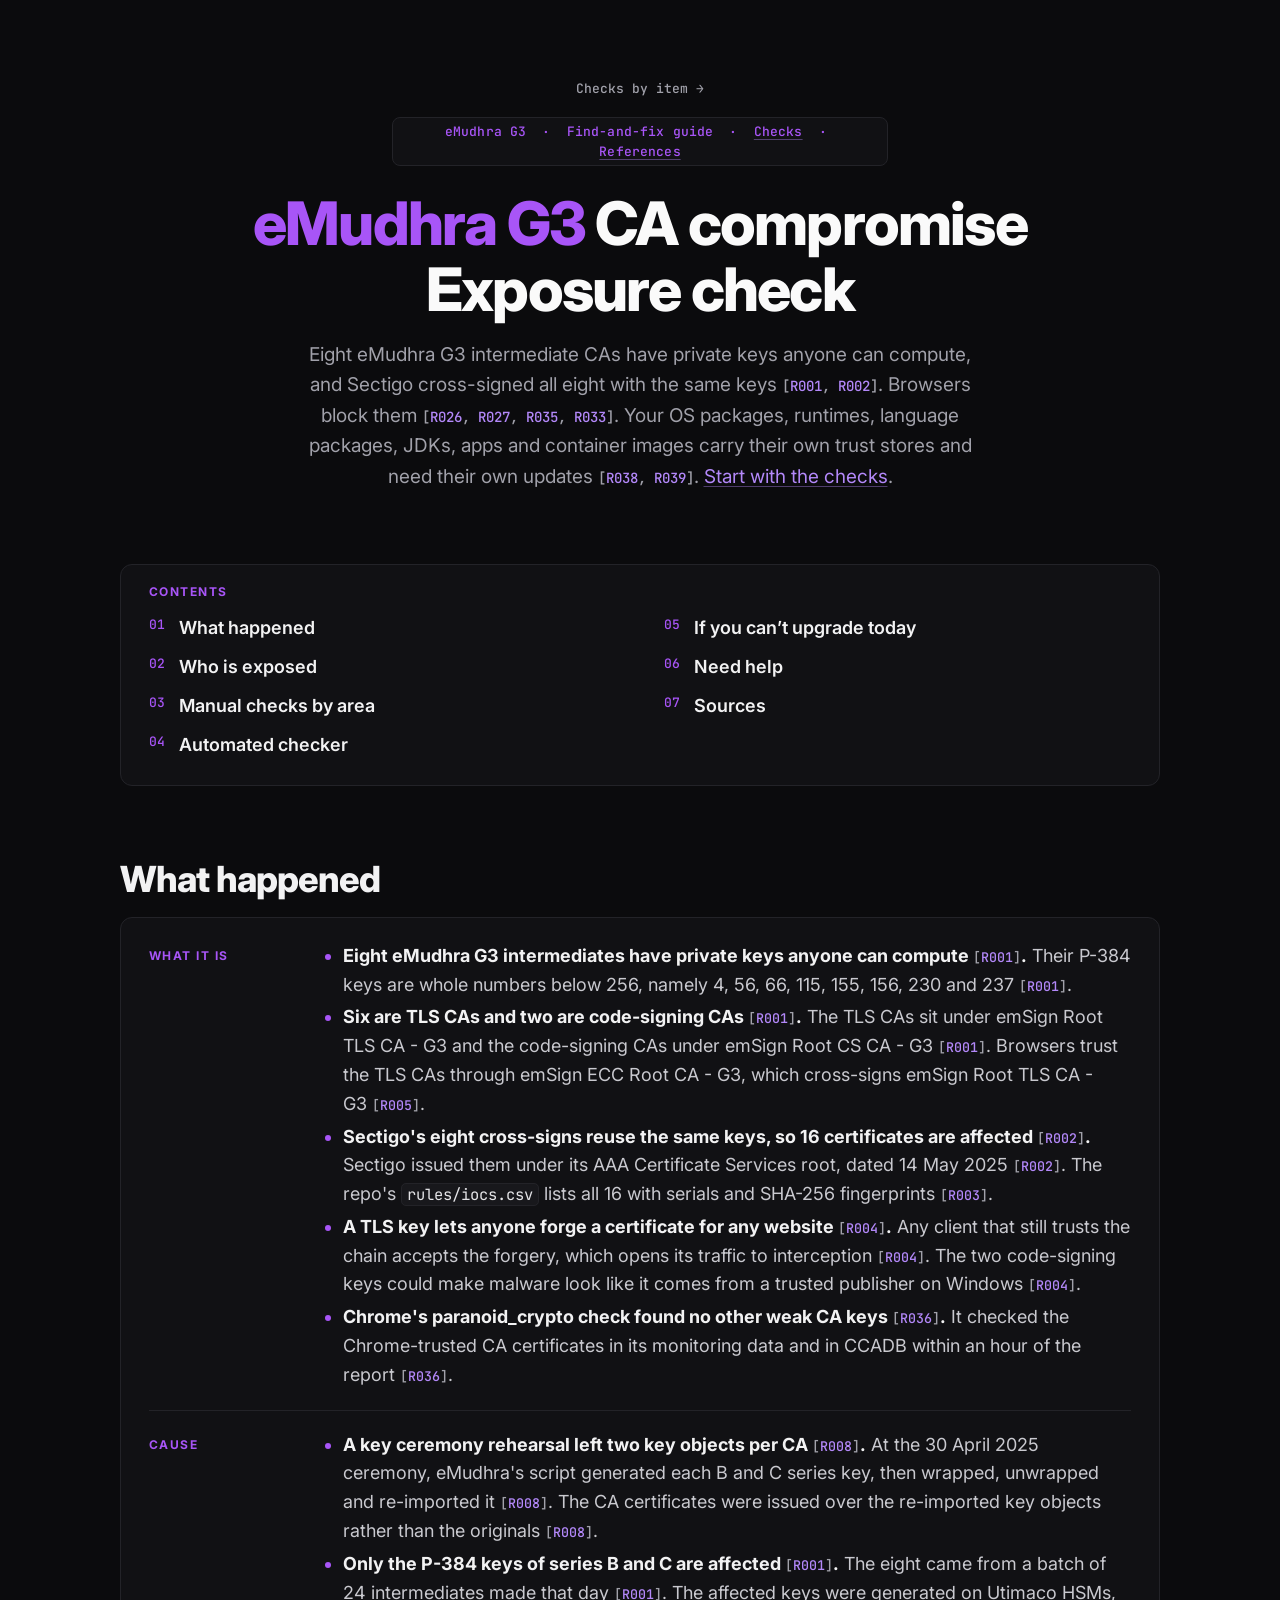
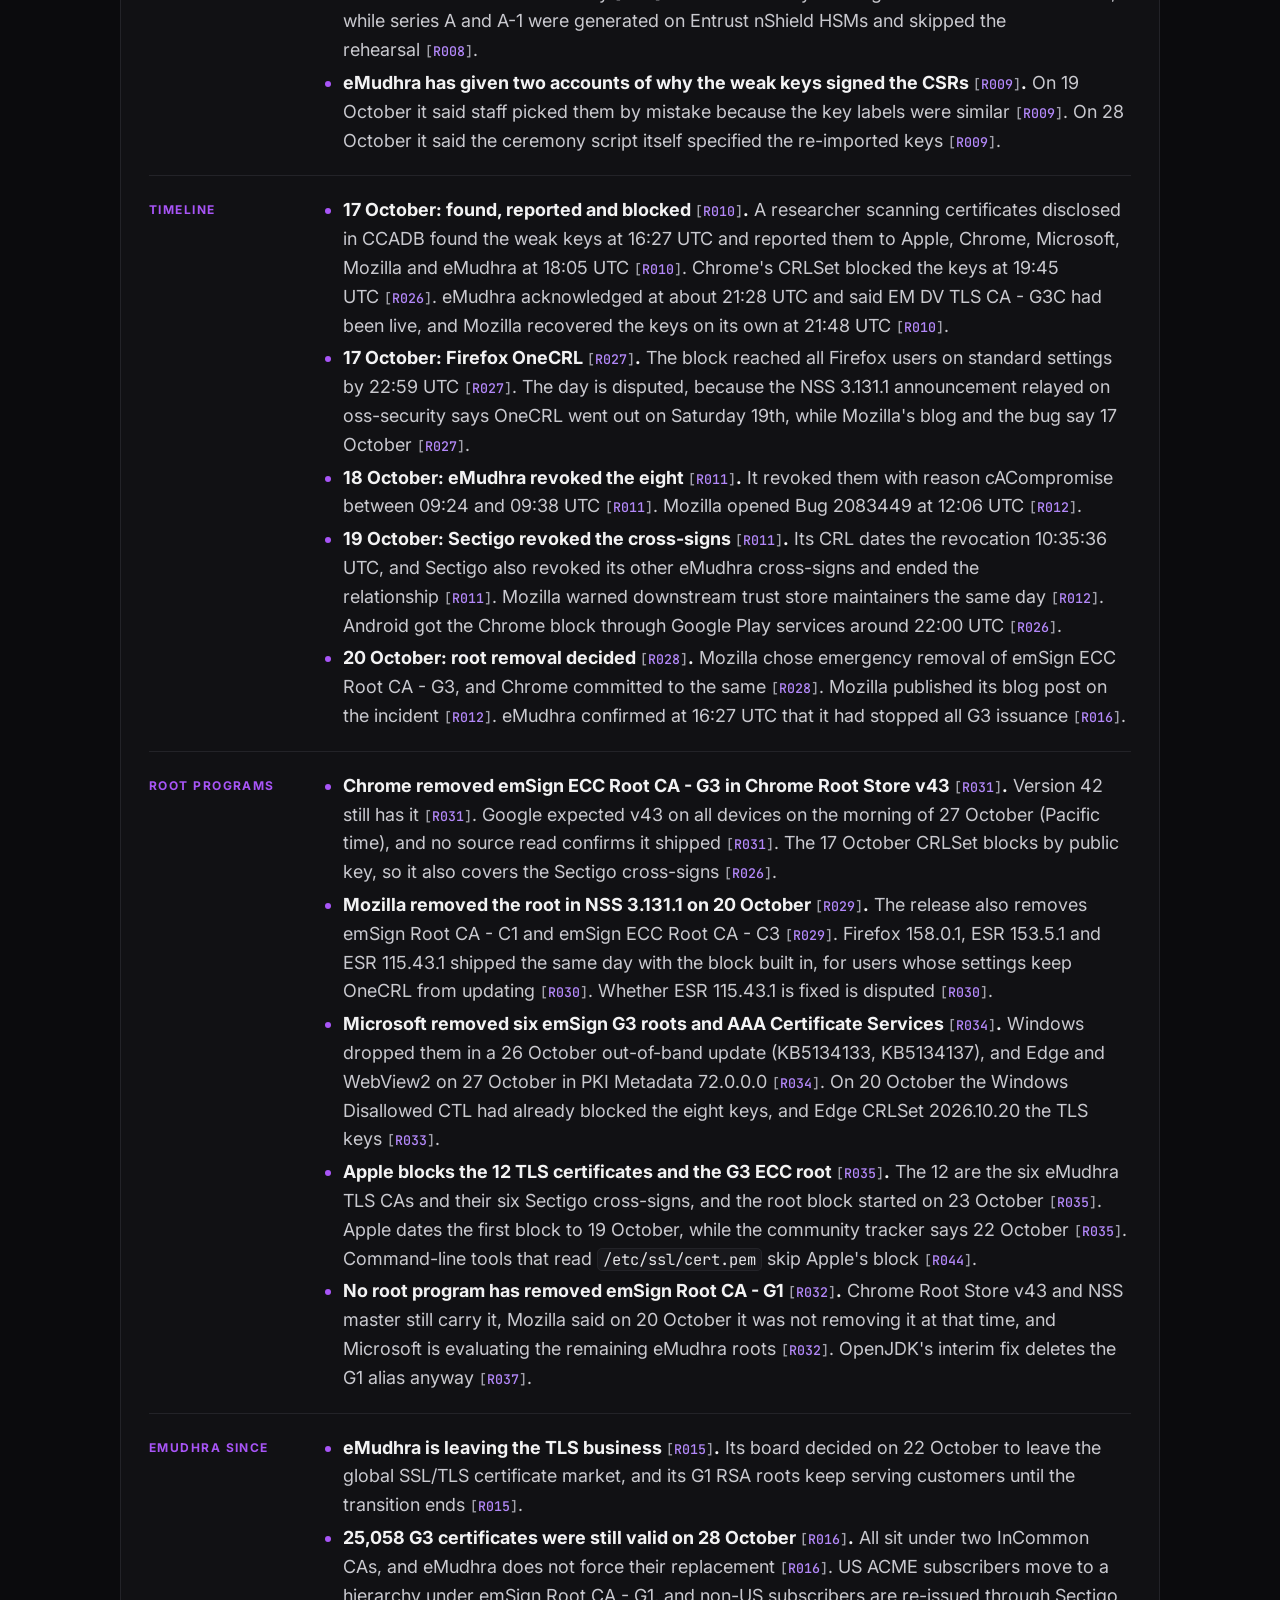
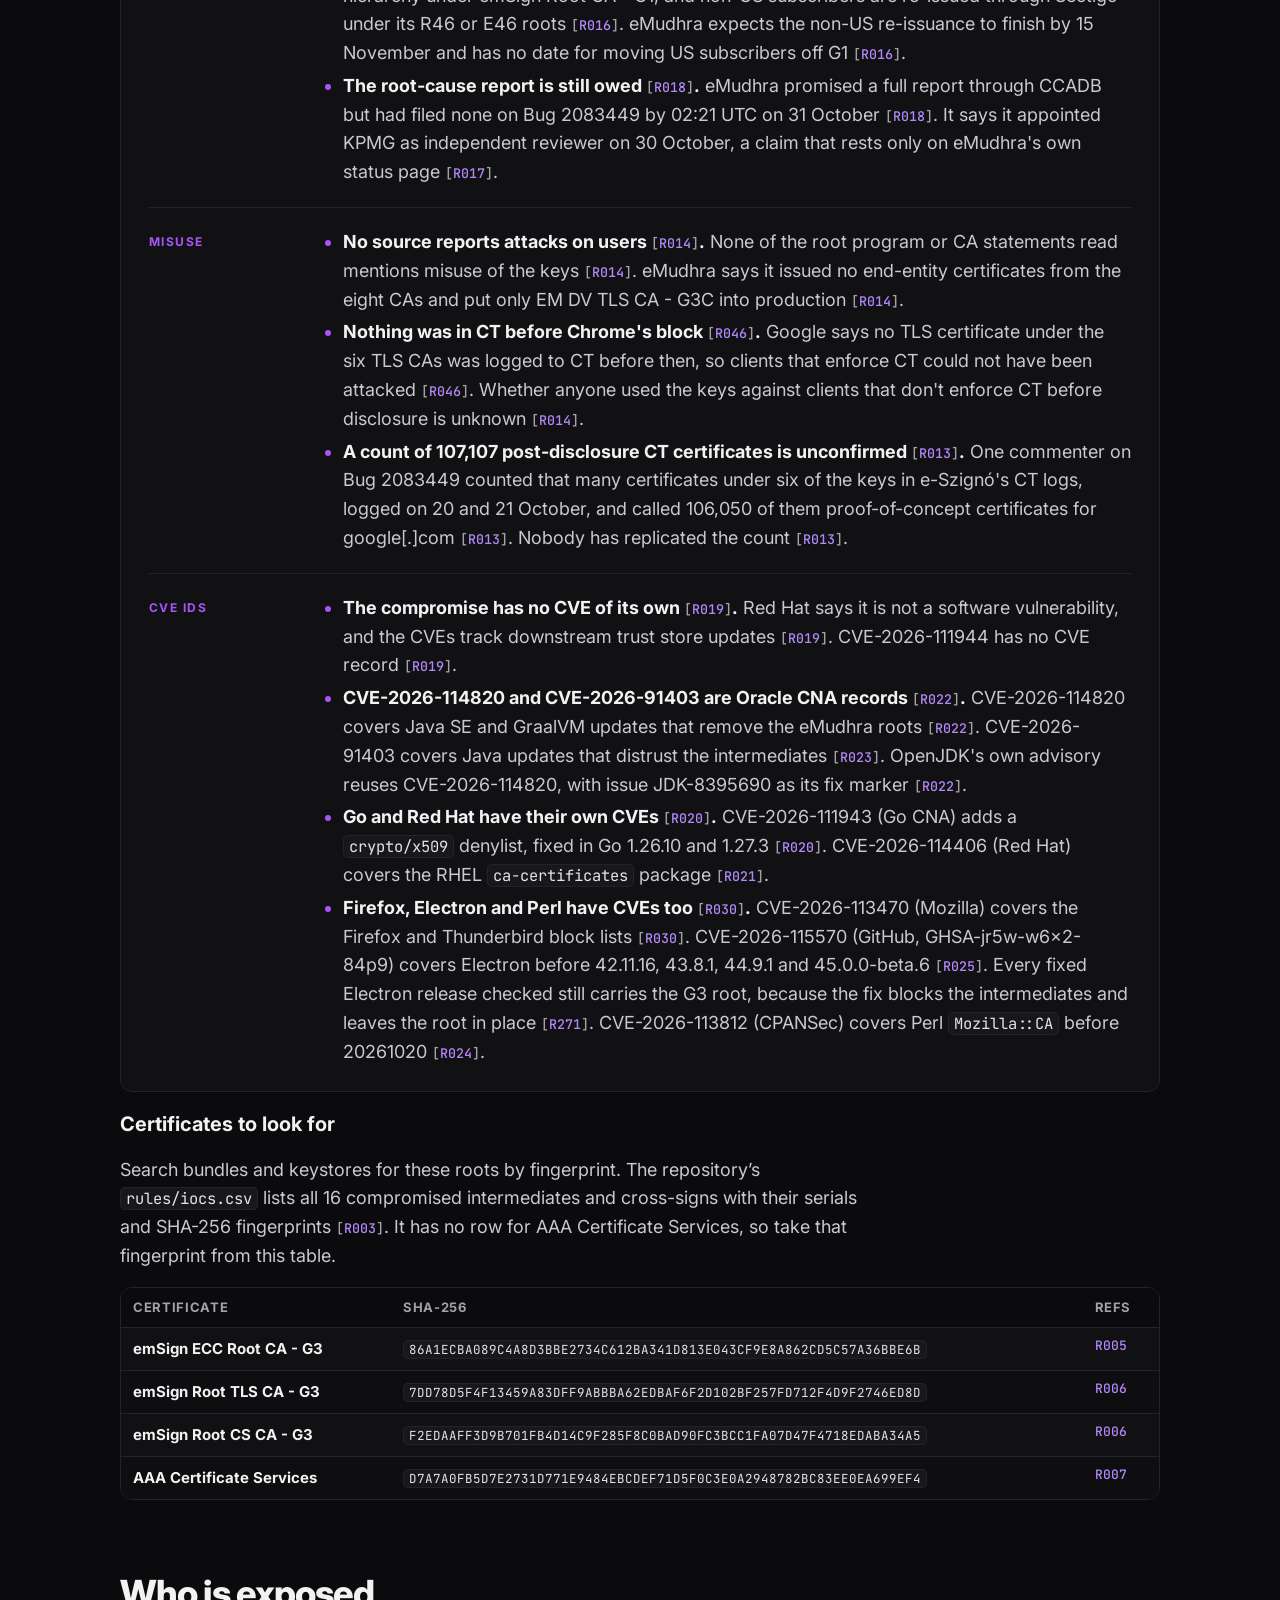
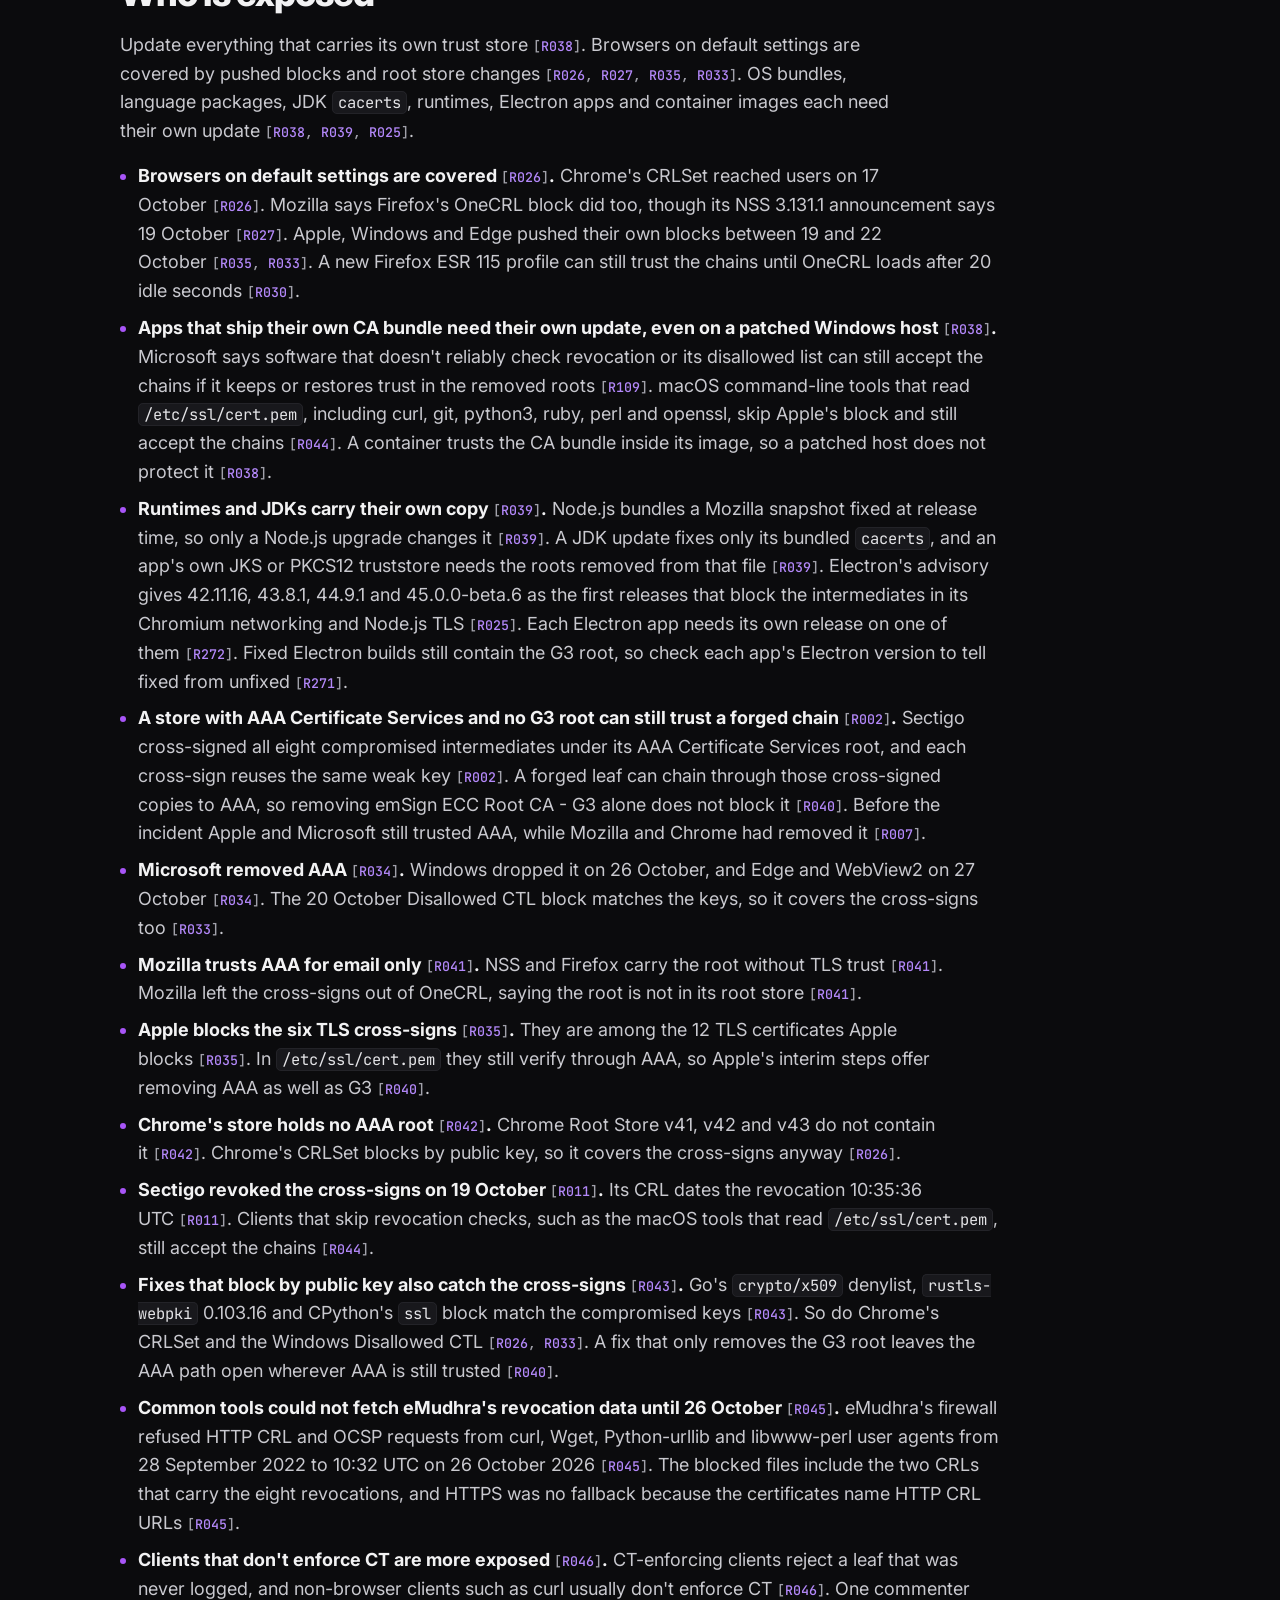
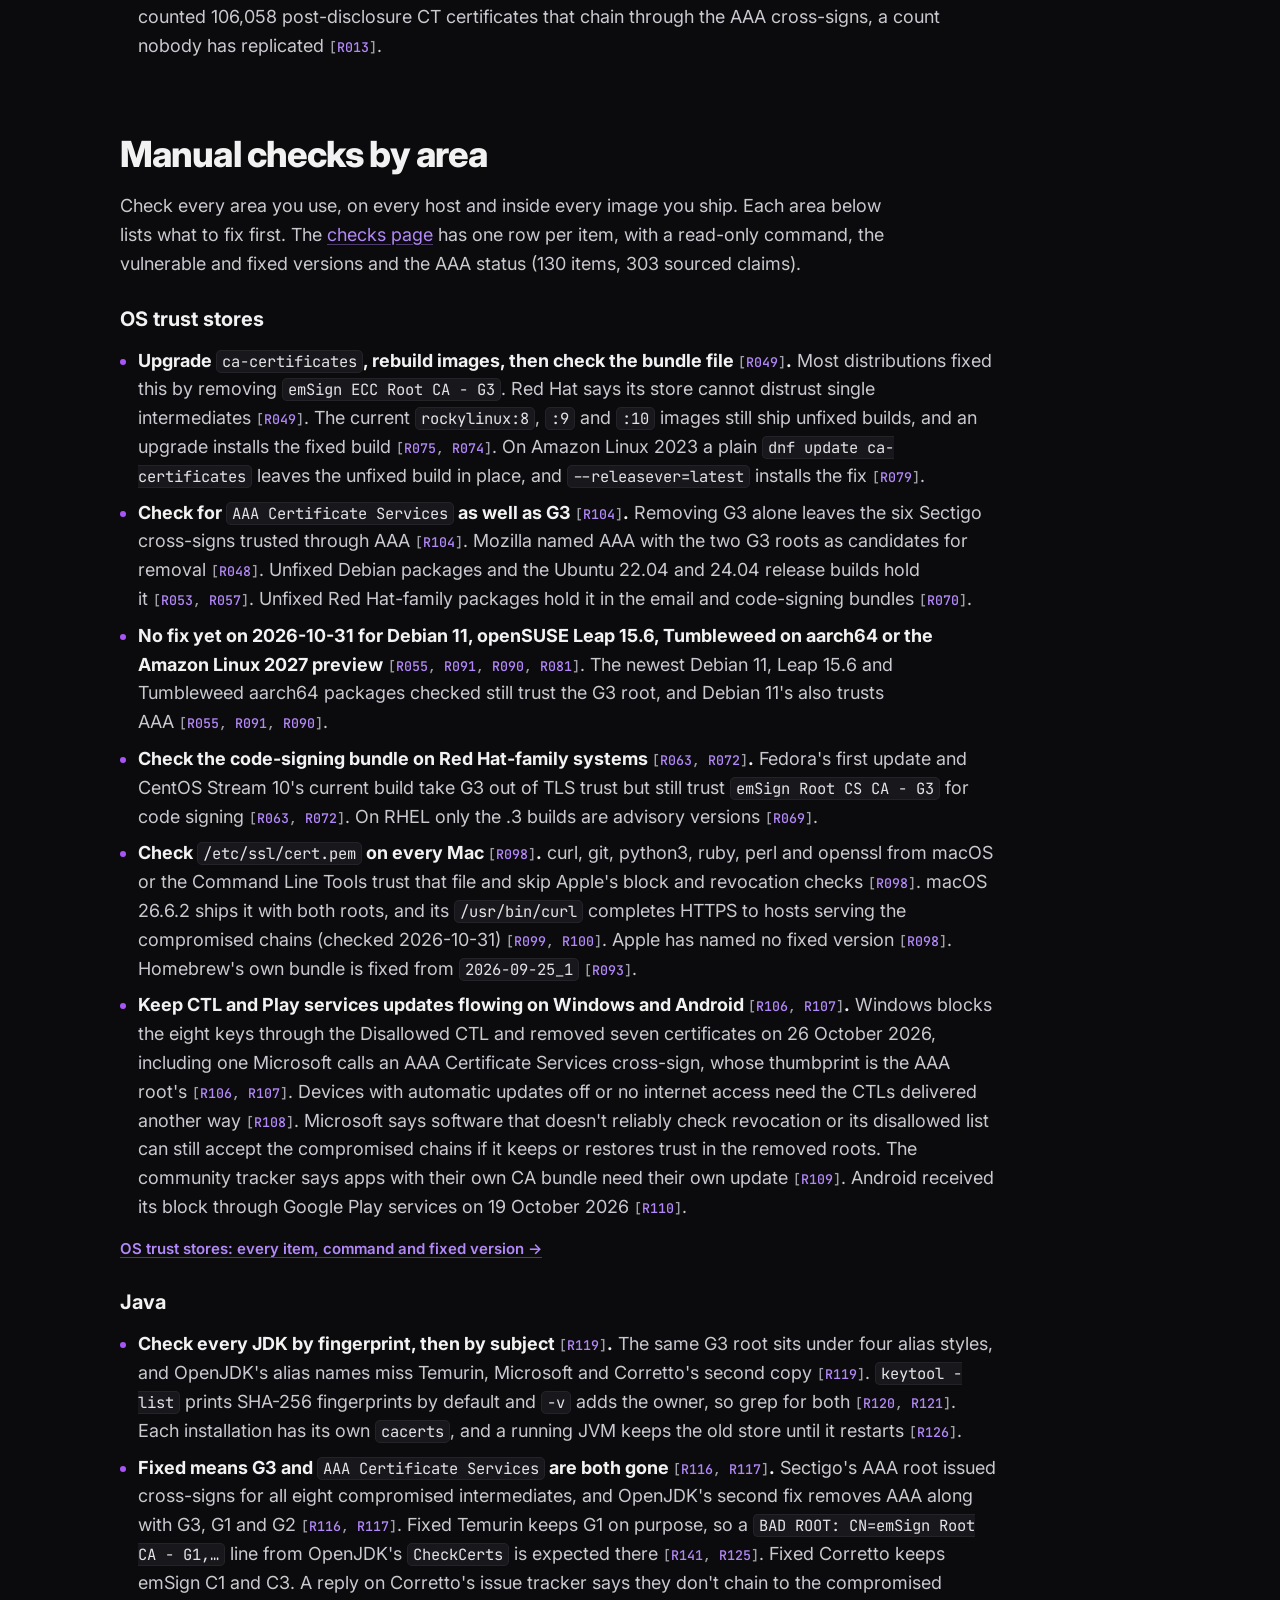
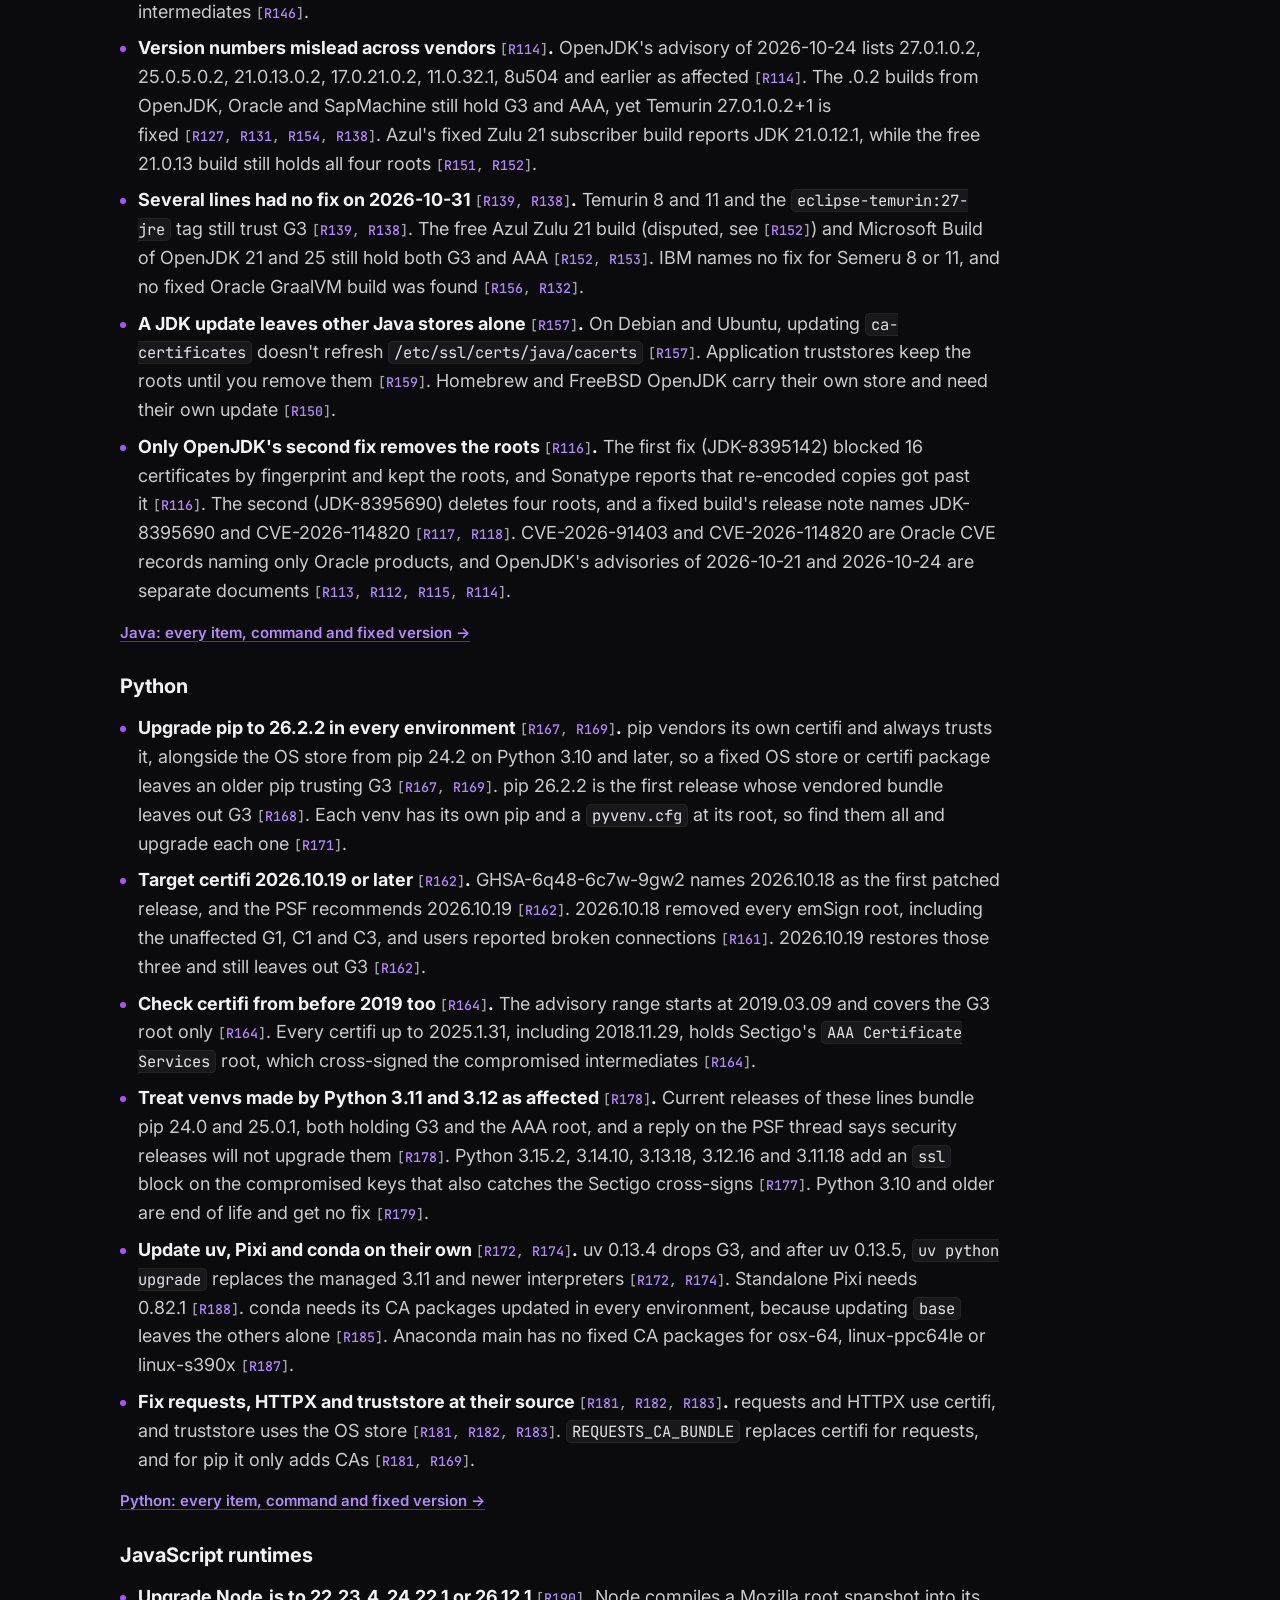
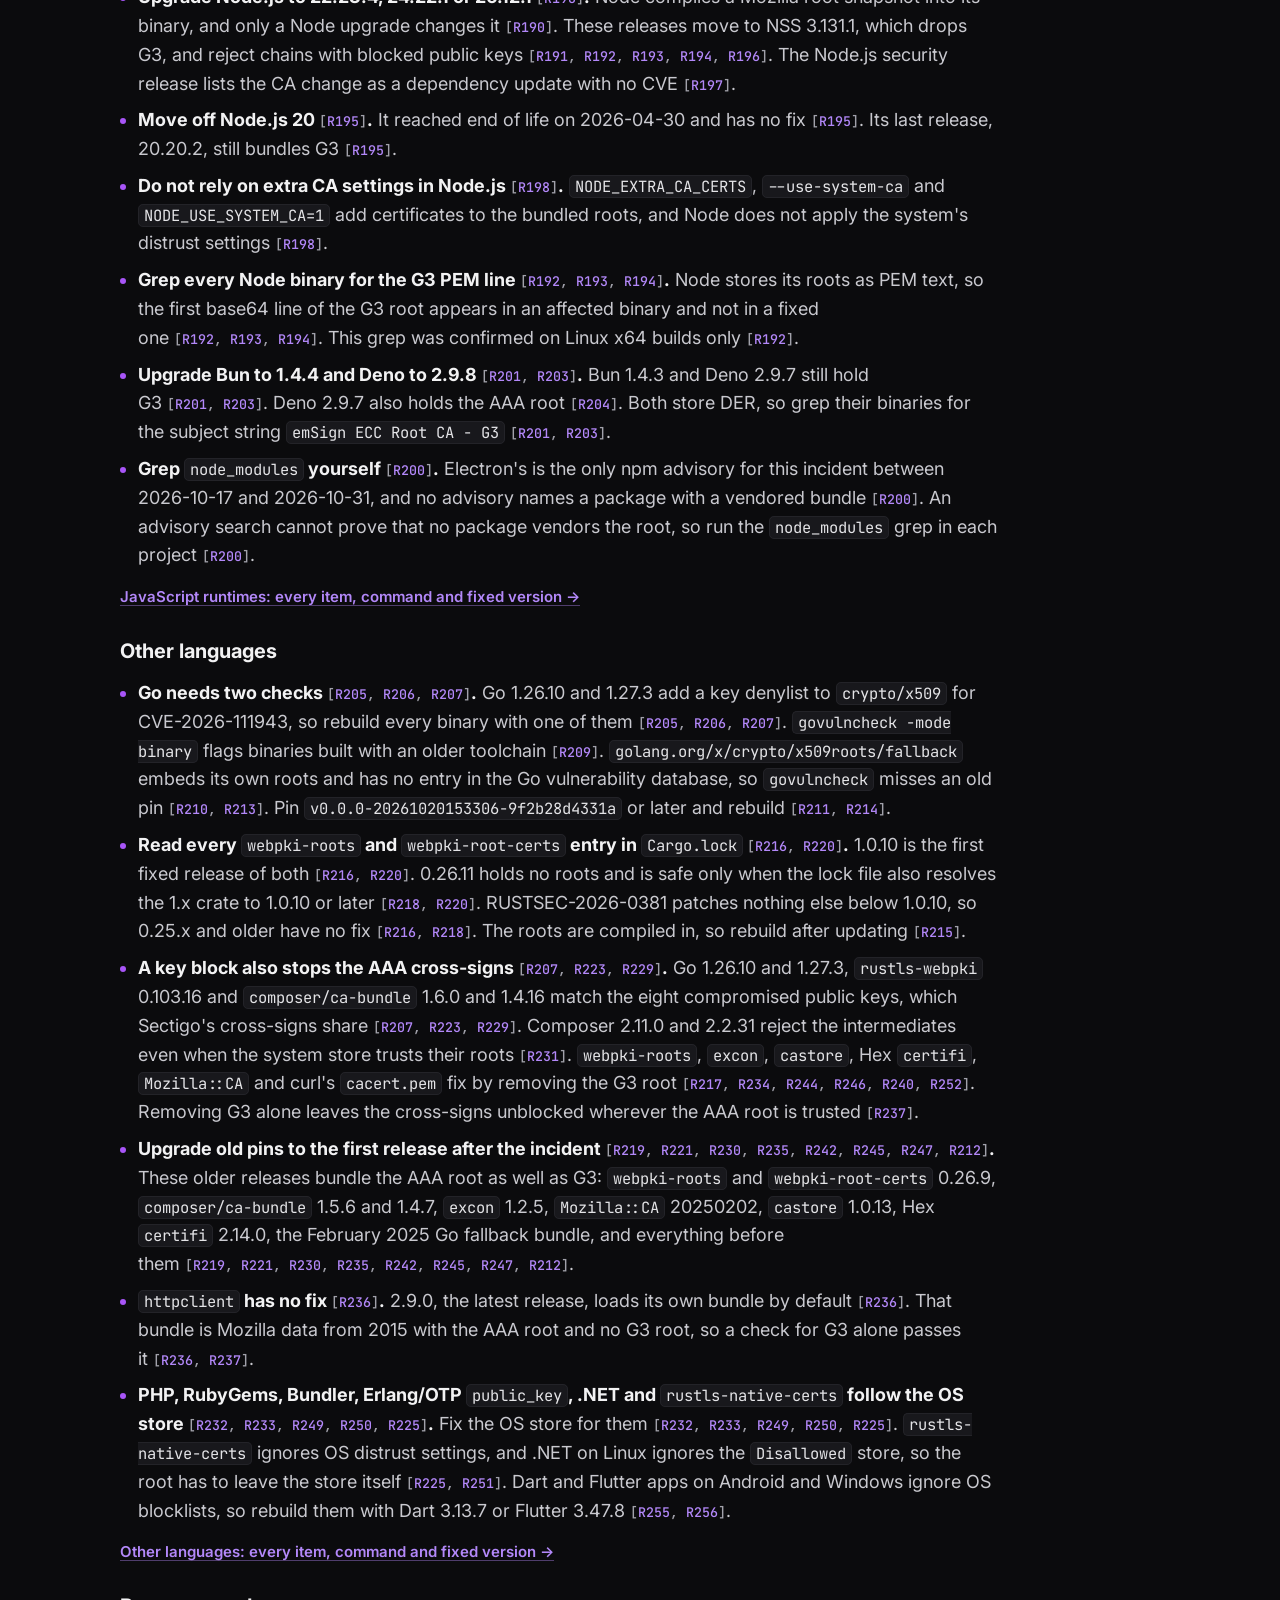
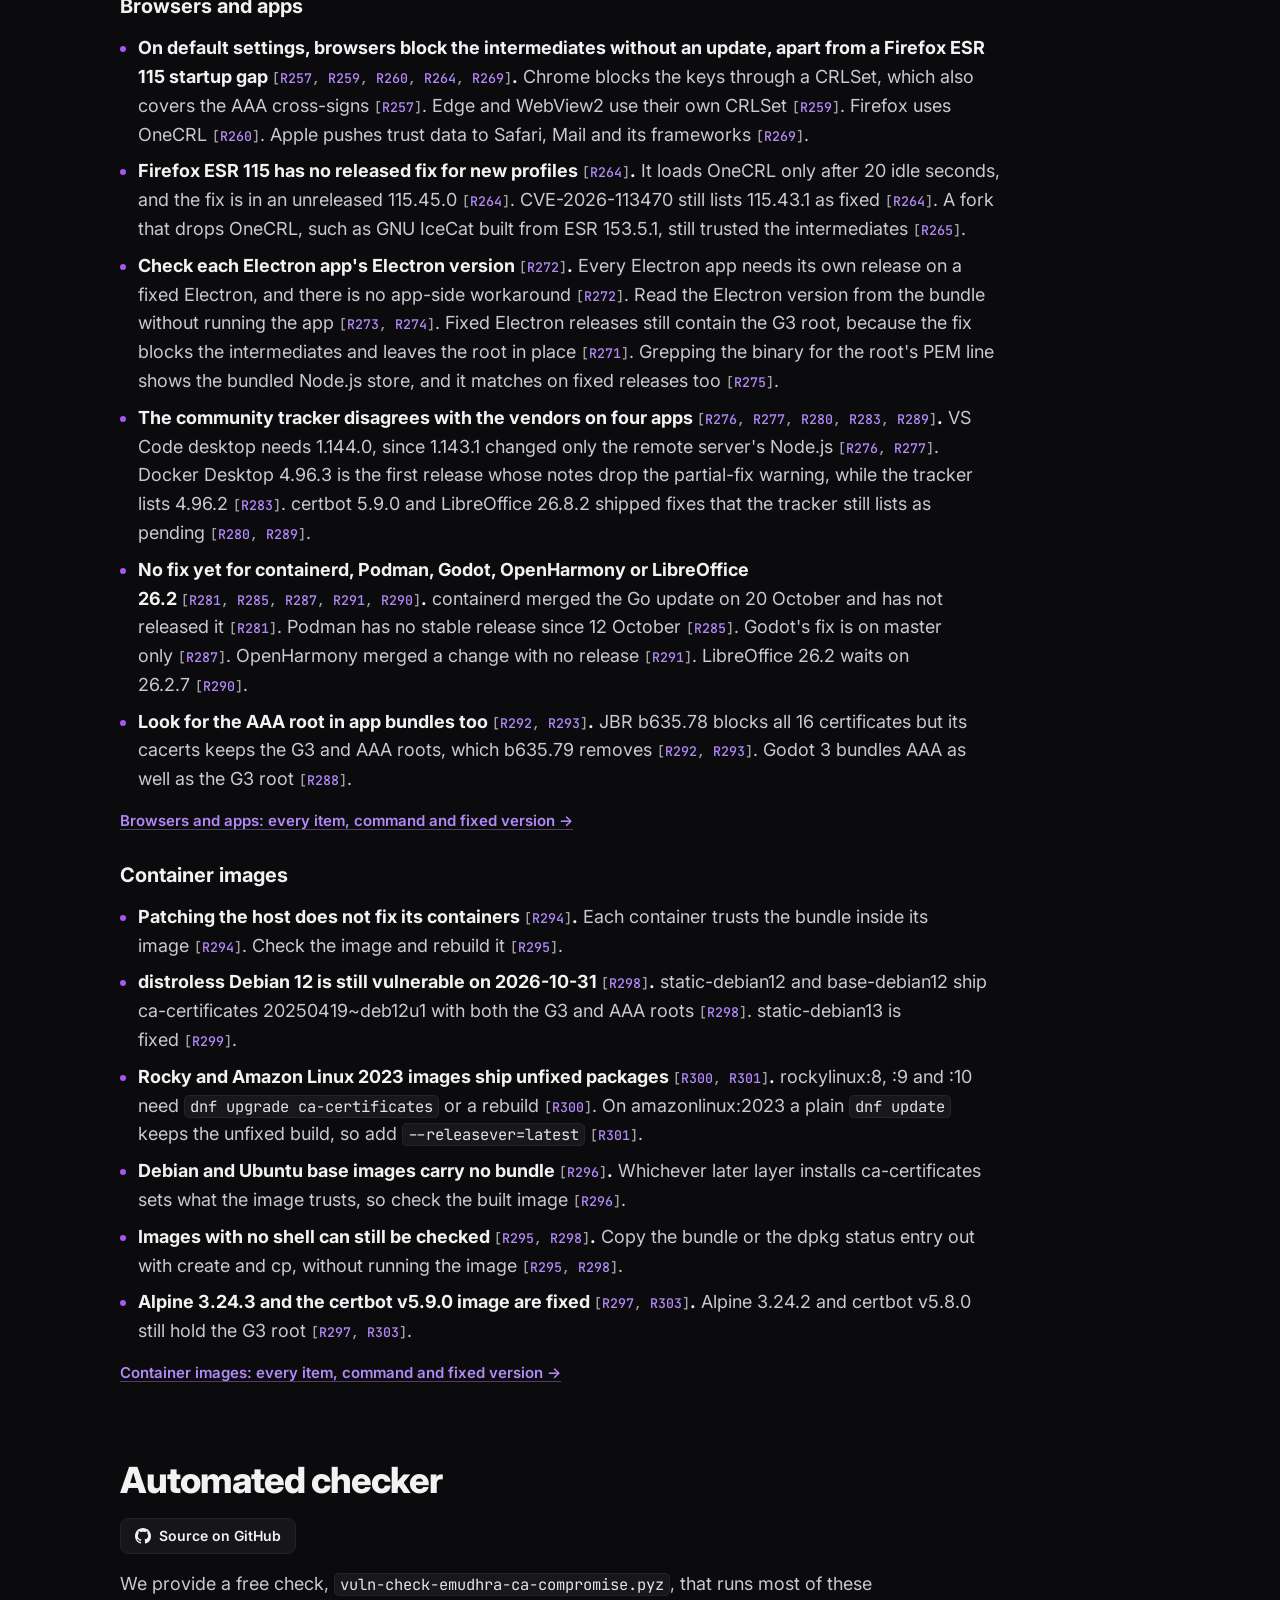
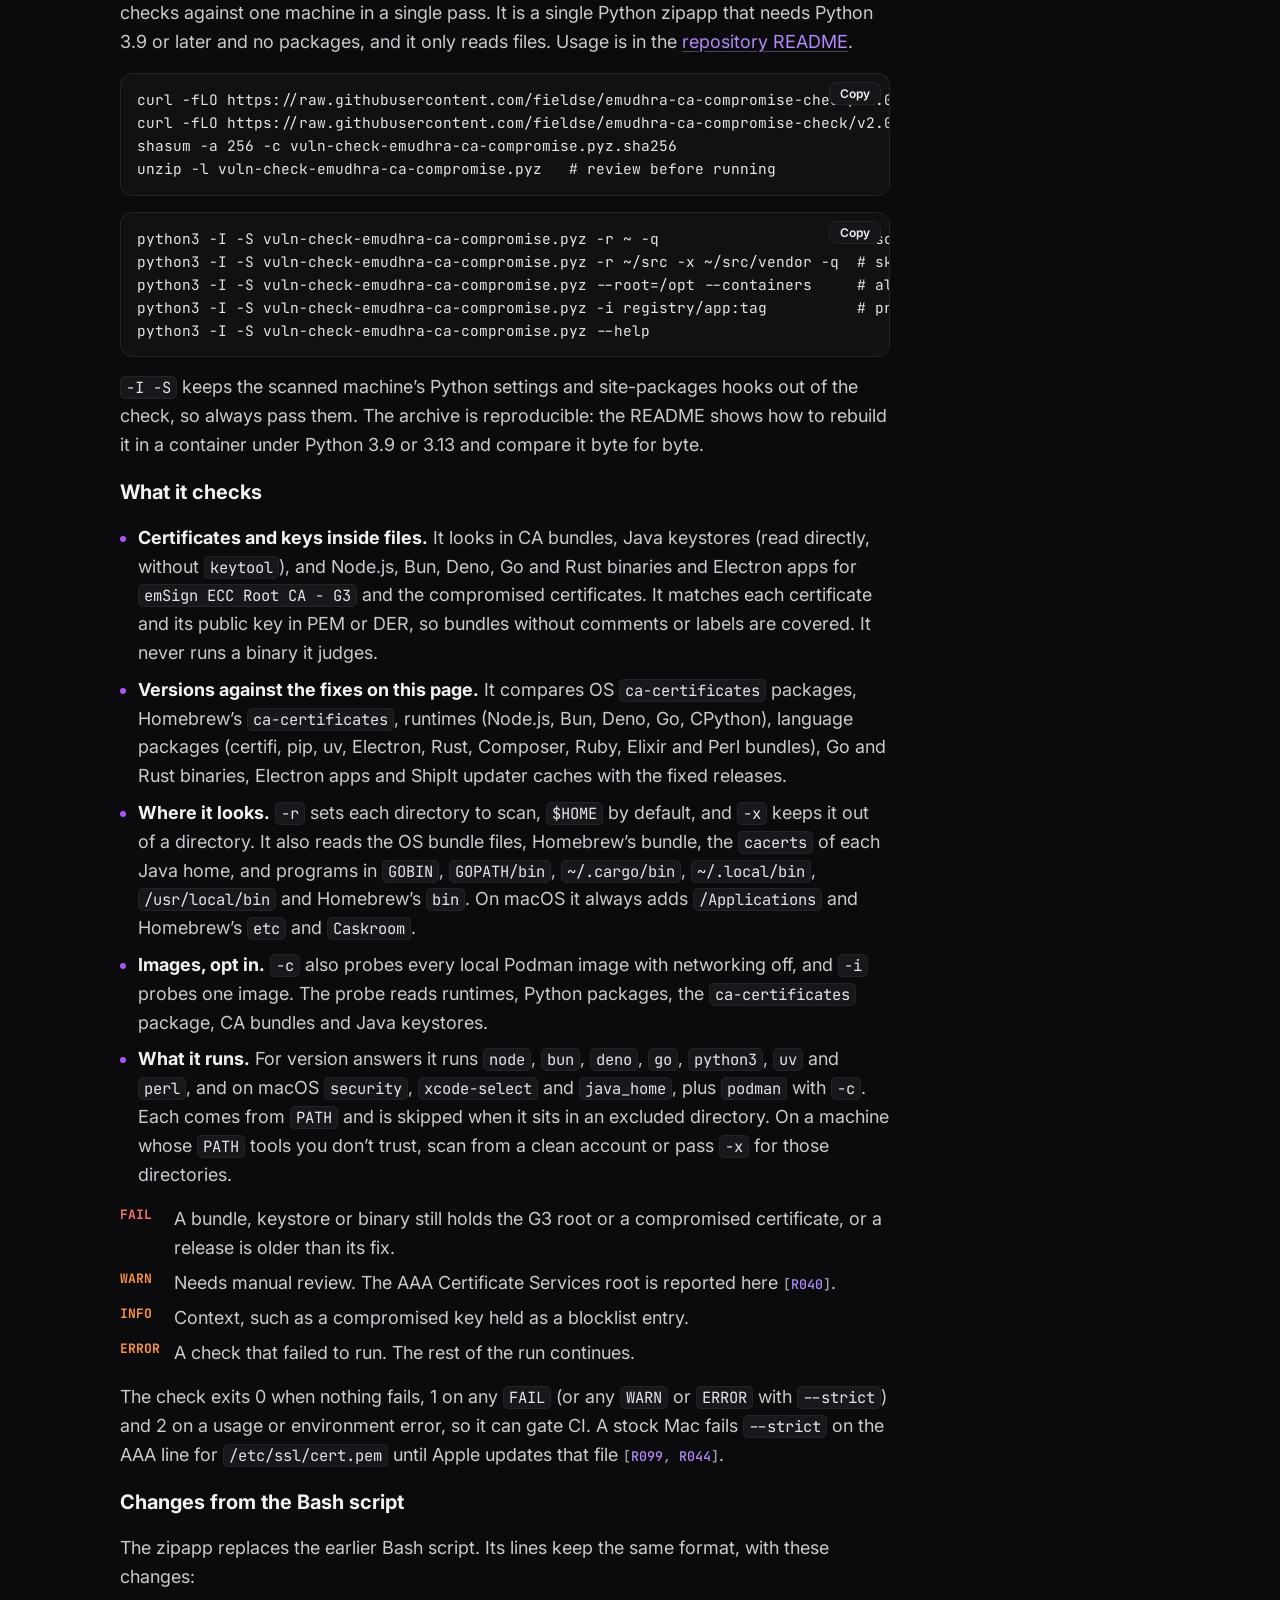
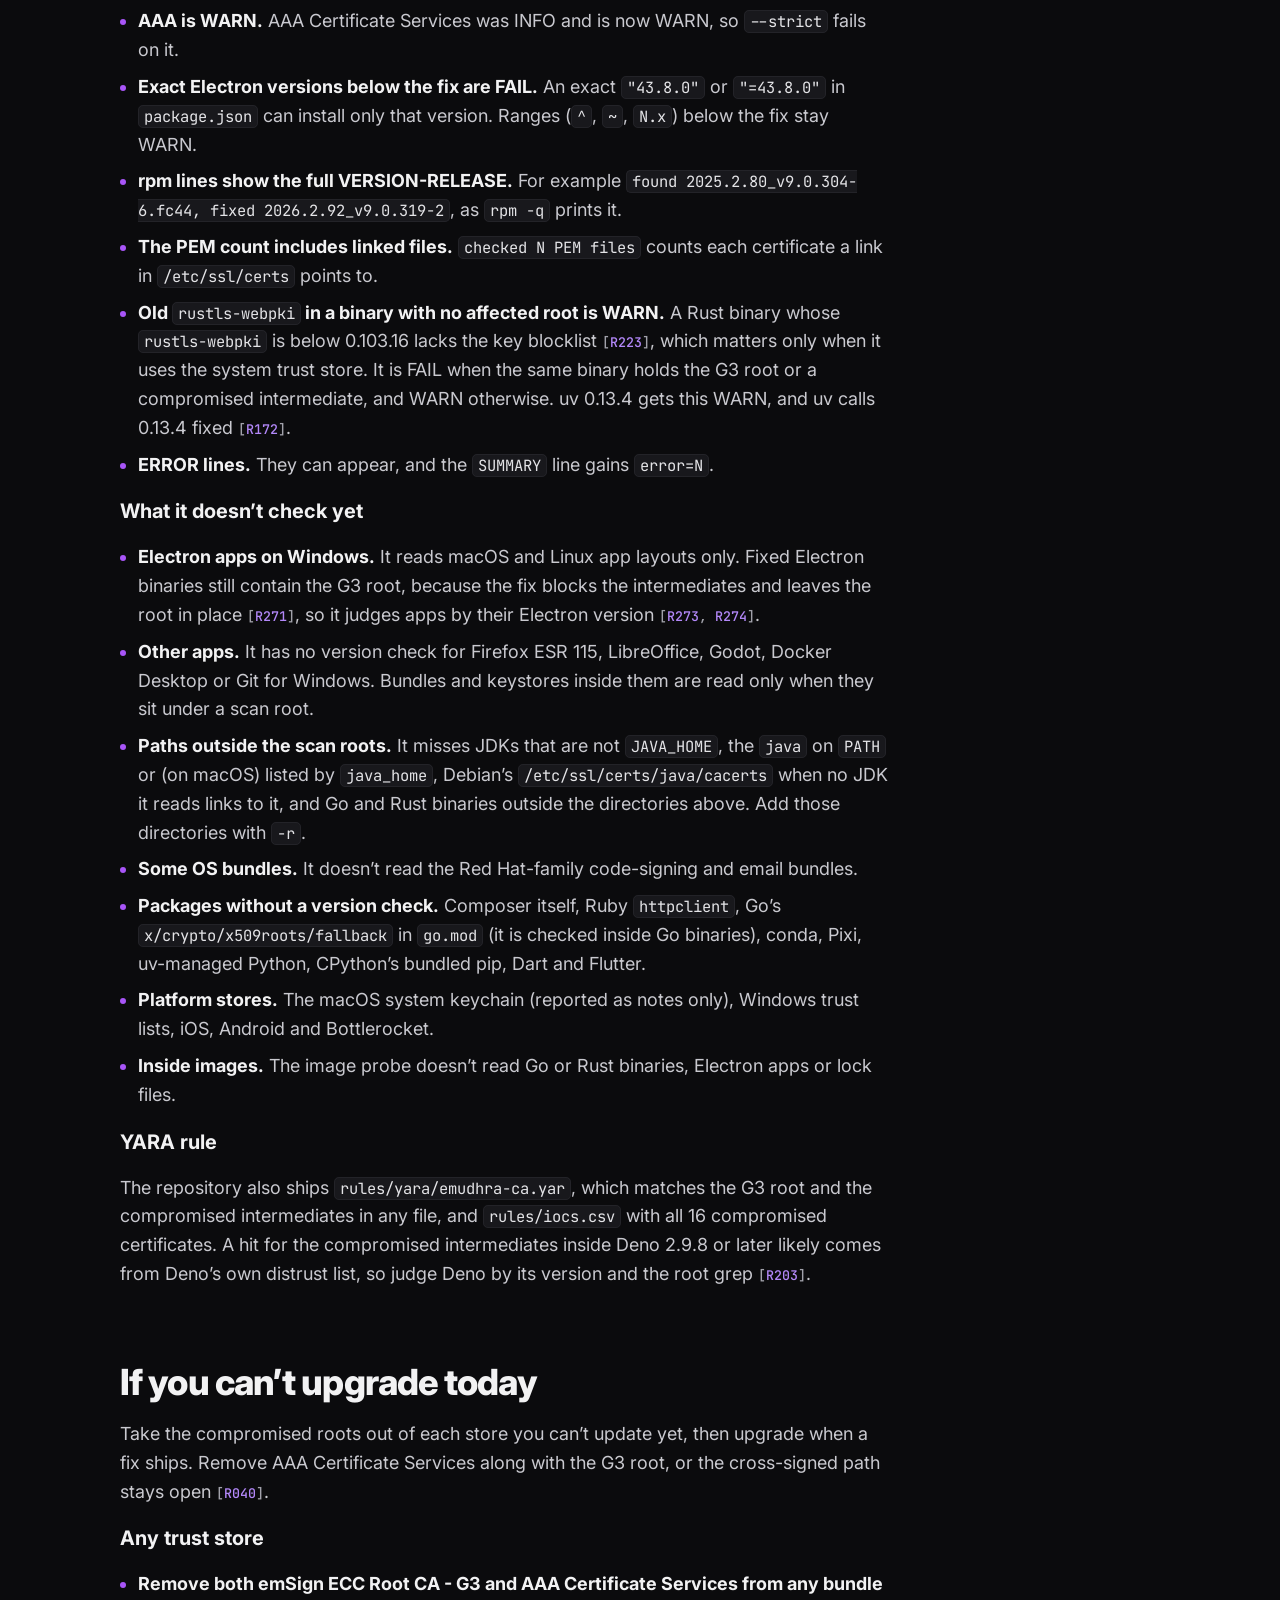
==== commit 5599db41: "(docs) Describe the zipapp in the README and guide pages The README and the guide's automated checke" ====
--- a/index.html
+++ b/index.html
@@ -393,37 +393,51 @@
   <section class="read" id="helper">
     <h2>Automated checker</h2>
     <p class="src"><a href="https://github.com/fieldse/emudhra-ca-compromise-check"><svg viewBox="0 0 16 16" width="16" height="16" aria-hidden="true" fill="currentColor"><path d="M8 0C3.58 0 0 3.58 0 8c0 3.54 2.29 6.53 5.47 7.59.4.07.55-.17.55-.38 0-.19-.01-.82-.01-1.49-2.01.37-2.53-.49-2.69-.94-.09-.23-.48-.94-.82-1.13-.28-.15-.68-.52-.01-.53.63-.01 1.08.58 1.23.82.72 1.21 1.87.87 2.33.66.07-.52.28-.87.51-1.07-1.78-.2-3.64-.89-3.64-3.95 0-.87.31-1.59.82-2.15-.08-.2-.36-1.02.08-2.12 0 0 .67-.21 2.2.82.64-.18 1.32-.27 2-.27.68 0 1.36.09 2 .27 1.53-1.04 2.2-.82 2.2-.82.44 1.1.16 1.92.08 2.12.51.56.82 1.27.82 2.15 0 3.07-1.87 3.75-3.65 3.95.29.25.54.73.54 1.48 0 1.07-.01 1.93-.01 2.2 0 .21.15.46.55.38A8.013 8.013 0 0016 8c0-4.42-3.58-8-8-8z"/></svg><span>Source on GitHub</span></a></p>
-    <p>We provide a free Bash script that runs most of these checks against one machine in a single pass. It only reads files. Usage is in the <a href="https://github.com/fieldse/emudhra-ca-compromise-check#readme">repository README</a>.</p>
-    <div class="code"><button type="button">Copy</button><pre>git clone https://github.com/fieldse/emudhra-ca-compromise-check.git
-cd emudhra-ca-compromise-check
-less scripts/vuln-check-emudhra-ca-compromise.sh   # review before running</pre></div>
-    <div class="code"><button type="button">Copy</button><pre>./scripts/vuln-check-emudhra-ca-compromise.sh -r ~/src -r /srv -q       # scan two trees, print problems only
-./scripts/vuln-check-emudhra-ca-compromise.sh --root=/opt --containers   # also probe local Podman images
-./scripts/vuln-check-emudhra-ca-compromise.sh -i registry/app:tag        # probe one local image
-./scripts/vuln-check-emudhra-ca-compromise.sh --help</pre></div>
+    <p>We provide a free check, <code>vuln-check-emudhra-ca-compromise.pyz</code>, that runs most of these checks against one machine in a single pass. It is a single Python zipapp that needs Python 3.9 or later and no packages, and it only reads files. Usage is in the <a href="https://github.com/fieldse/emudhra-ca-compromise-check#readme">repository README</a>.</p>
+    <div class="code"><button type="button">Copy</button><pre>curl -fLO https://raw.githubusercontent.com/fieldse/emudhra-ca-compromise-check/v2.0.0/scripts/vuln-check-emudhra-ca-compromise.pyz
+curl -fLO https://raw.githubusercontent.com/fieldse/emudhra-ca-compromise-check/v2.0.0/scripts/vuln-check-emudhra-ca-compromise.pyz.sha256
+shasum -a 256 -c vuln-check-emudhra-ca-compromise.pyz.sha256
+unzip -l vuln-check-emudhra-ca-compromise.pyz   # review before running</pre></div>
+    <div class="code"><button type="button">Copy</button><pre>python3 -I -S vuln-check-emudhra-ca-compromise.pyz -r ~ -q                      # scan home, print problems only
+python3 -I -S vuln-check-emudhra-ca-compromise.pyz -r ~/src -x ~/src/vendor -q  # skip one directory
+python3 -I -S vuln-check-emudhra-ca-compromise.pyz --root=/opt --containers     # also probe local Podman images
+python3 -I -S vuln-check-emudhra-ca-compromise.pyz -i registry/app:tag          # probe one local image
+python3 -I -S vuln-check-emudhra-ca-compromise.pyz --help</pre></div>
+    <p><code>-I -S</code> keeps the scanned machine’s Python settings and site-packages hooks out of the check, so always pass them. The archive is reproducible: the README shows how to rebuild it in a container under Python 3.9 or 3.13 and compare it byte for byte.</p>
     <h3>What it checks</h3>
     <ul class="notes">
-      <li><strong>Certificates inside files.</strong> It looks in CA bundles, Java keystores and Node.js binaries for <code>emSign ECC Root CA - G3</code> and the compromised certificates. It matches a slice of each certificate’s public key, so bundles without comments or labels are covered.</li>
-      <li><strong>Versions against the fixes on this page.</strong> It compares OS <code>ca-certificates</code> packages, runtimes (Node.js, Bun, Deno, Go) and language packages (certifi, pip, uv, Electron, Rust, Composer, Ruby, Elixir and Perl bundles) with the fixed releases.</li>
-      <li><strong>Where it looks.</strong> <code>-r</code> sets each directory to scan for bundles, keystores and lock files, <code>$HOME</code> by default. It also reads the OS bundle files and the host JDK’s <code>cacerts</code>.</li>
-      <li><strong>Images, opt in.</strong> <code>-c</code> also probes every local Podman image with networking off, and <code>-i</code> probes one image.</li>
+      <li><strong>Certificates and keys inside files.</strong> It looks in CA bundles, Java keystores (read directly, without <code>keytool</code>), and Node.js, Bun, Deno, Go and Rust binaries and Electron apps for <code>emSign ECC Root CA - G3</code> and the compromised certificates. It matches each certificate and its public key in PEM or DER, so bundles without comments or labels are covered. It never runs a binary it judges.</li>
+      <li><strong>Versions against the fixes on this page.</strong> It compares OS <code>ca-certificates</code> packages, Homebrew’s <code>ca-certificates</code>, runtimes (Node.js, Bun, Deno, Go, CPython), language packages (certifi, pip, uv, Electron, Rust, Composer, Ruby, Elixir and Perl bundles), Go and Rust binaries, Electron apps and ShipIt updater caches with the fixed releases.</li>
+      <li><strong>Where it looks.</strong> <code>-r</code> sets each directory to scan, <code>$HOME</code> by default, and <code>-x</code> keeps it out of a directory. It also reads the OS bundle files, Homebrew’s bundle, the <code>cacerts</code> of each Java home, and programs in <code>GOBIN</code>, <code>GOPATH/bin</code>, <code>~/.cargo/bin</code>, <code>~/.local/bin</code>, <code>/usr/local/bin</code> and Homebrew’s <code>bin</code>. On macOS it always adds <code>/Applications</code> and Homebrew’s <code>etc</code> and <code>Caskroom</code>.</li>
+      <li><strong>Images, opt in.</strong> <code>-c</code> also probes every local Podman image with networking off, and <code>-i</code> probes one image. The probe reads runtimes, Python packages, the <code>ca-certificates</code> package, CA bundles and Java keystores.</li>
+      <li><strong>What it runs.</strong> For version answers it runs <code>node</code>, <code>bun</code>, <code>deno</code>, <code>go</code>, <code>python3</code>, <code>uv</code> and <code>perl</code>, and on macOS <code>security</code>, <code>xcode-select</code> and <code>java_home</code>, plus <code>podman</code> with <code>-c</code>. Each comes from <code>PATH</code> and is skipped when it sits in an excluded directory. On a machine whose <code>PATH</code> tools you don’t trust, scan from a clean account or pass <code>-x</code> for those directories.</li>
     </ul>
     <dl class="levels">
       <dt class="fail">FAIL</dt><dd>A bundle, keystore or binary still holds the G3 root or a compromised certificate, or a release is older than its fix.</dd>
-      <dt>WARN</dt><dd>Needs manual review.</dd>
-      <dt>INFO</dt><dd>Context. The AAA Certificate Services root is reported here, never as a failure.</dd>
+      <dt>WARN</dt><dd>Needs manual review. The AAA Certificate Services root is reported here&nbsp;<span class="rl">[<a href="references.html#r040">R040</a>]</span>.</dd>
+      <dt>INFO</dt><dd>Context, such as a compromised key held as a blocklist entry.</dd>
+      <dt>ERROR</dt><dd>A check that failed to run. The rest of the run continues.</dd>
     </dl>
-    <p>The script exits 0 when nothing fails, 1 on any <code>FAIL</code> (or any <code>WARN</code> with <code>--strict</code>) and 2 on a usage or environment error, so it can gate CI.</p>
+    <p>The check exits 0 when nothing fails, 1 on any <code>FAIL</code> (or any <code>WARN</code> or <code>ERROR</code> with <code>--strict</code>) and 2 on a usage or environment error, so it can gate CI. A stock Mac fails <code>--strict</code> on the AAA line for <code>/etc/ssl/cert.pem</code> until Apple updates that file&nbsp;<span class="rl">[<a href="references.html#r099">R099</a>, <a href="references.html#r044">R044</a>]</span>.</p>
+    <h3>Changes from the Bash script</h3>
+    <p>The zipapp replaces the earlier Bash script. Its lines keep the same format, with these changes:</p>
+    <ul class="notes">
+      <li><strong>AAA is WARN.</strong> AAA Certificate Services was INFO and is now WARN, so <code>--strict</code> fails on it.</li>
+      <li><strong>Exact Electron versions below the fix are FAIL.</strong> An exact <code>"43.8.0"</code> or <code>"=43.8.0"</code> in <code>package.json</code> can install only that version. Ranges (<code>^</code>, <code>~</code>, <code>N.x</code>) below the fix stay WARN.</li>
+      <li><strong>rpm lines show the full VERSION-RELEASE.</strong> For example <code>found 2025.2.80_v9.0.304-6.fc44, fixed 2026.2.92_v9.0.319-2</code>, as <code>rpm -q</code> prints it.</li>
+      <li><strong>The PEM count includes linked files.</strong> <code>checked N PEM files</code> counts each certificate a link in <code>/etc/ssl/certs</code> points to.</li>
+      <li><strong>Old <code>rustls-webpki</code> in a binary with no affected root is WARN.</strong> A Rust binary whose <code>rustls-webpki</code> is below 0.103.16 lacks the key blocklist&nbsp;<span class="rl">[<a href="references.html#r223">R223</a>]</span>, which matters only when it uses the system trust store. It is FAIL when the same binary holds the G3 root or a compromised intermediate, and WARN otherwise. uv 0.13.4 gets this WARN, and uv calls 0.13.4 fixed&nbsp;<span class="rl">[<a href="references.html#r172">R172</a>]</span>.</li>
+      <li><strong>ERROR lines.</strong> They can appear, and the <code>SUMMARY</code> line gains <code>error=N</code>.</li>
+    </ul>
     <h3>What it doesn’t check yet</h3>
     <ul class="notes">
-      <li><strong>The AAA-only path.</strong> It reports AAA Certificate Services as INFO and never fails on it, so a store that holds AAA without the G3 root passes. Check those stores with the AAA column on the <a href="checks.html">checks page</a>.</li>
-      <li><strong>Electron app bundles.</strong> It treats Electron 44.9.1 in <code>package.json</code> as fixed, as Electron’s advisory does. Fixed Electron binaries still contain the G3 root, because the fix blocks the intermediates and leaves the root in place&nbsp;<span class="rl">[<a href="references.html#r271">R271</a>]</span>. It doesn’t read installed app bundles, so check each Electron app’s Electron version by hand&nbsp;<span class="rl">[<a href="references.html#r273">R273</a>, <a href="references.html#r274">R274</a>]</span>.</li>
-      <li><strong>Other apps.</strong> It doesn’t check Firefox ESR 115, JetBrains Runtime inside IDE installs, LibreOffice, Godot, Docker Desktop or Git for Windows.</li>
-      <li><strong>Paths outside the scan roots.</strong> With the default <code>$HOME</code> root it misses Homebrew’s bundle, JDKs under <code>/usr/lib/jvm</code> or <code>/Library/Java</code>, Debian’s <code>/etc/ssl/certs/java/cacerts</code>, the python.org macOS certifi and Go binaries outside <code>GOBIN</code>, <code>GOPATH/bin</code> and <code>~/.local/bin</code>. Add those directories with <code>-r</code>.</li>
-      <li><strong>Some OS bundles.</strong> It doesn’t read the Red Hat-family code-signing and email bundles or SUSE’s <code>/var/lib/ca-certificates/ca-bundle.pem</code>, and it has no version check for SUSE’s <code>ca-certificates-mozilla</code>.</li>
-      <li><strong>Packages without a version check.</strong> Composer itself, Ruby <code>httpclient</code>, Go’s <code>x/crypto/x509roots/fallback</code>, <code>Pipfile.lock</code>, conda, Pixi, uv-managed Python, CPython’s bundled pip, Dart and Flutter.</li>
-      <li><strong>Platform stores.</strong> The macOS system keychain, Windows trust lists, iOS, Android and Bottlerocket.</li>
-      <li><strong>Inside images.</strong> The image probe reads no Java keystores and checks bundles for the G3 root only.</li>
+      <li><strong>Electron apps on Windows.</strong> It reads macOS and Linux app layouts only. Fixed Electron binaries still contain the G3 root, because the fix blocks the intermediates and leaves the root in place&nbsp;<span class="rl">[<a href="references.html#r271">R271</a>]</span>, so it judges apps by their Electron version&nbsp;<span class="rl">[<a href="references.html#r273">R273</a>, <a href="references.html#r274">R274</a>]</span>.</li>
+      <li><strong>Other apps.</strong> It has no version check for Firefox ESR 115, LibreOffice, Godot, Docker Desktop or Git for Windows. Bundles and keystores inside them are read only when they sit under a scan root.</li>
+      <li><strong>Paths outside the scan roots.</strong> It misses JDKs that are not <code>JAVA_HOME</code>, the <code>java</code> on <code>PATH</code> or (on macOS) listed by <code>java_home</code>, Debian’s <code>/etc/ssl/certs/java/cacerts</code> when no JDK it reads links to it, and Go and Rust binaries outside the directories above. Add those directories with <code>-r</code>.</li>
+      <li><strong>Some OS bundles.</strong> It doesn’t read the Red Hat-family code-signing and email bundles.</li>
+      <li><strong>Packages without a version check.</strong> Composer itself, Ruby <code>httpclient</code>, Go’s <code>x/crypto/x509roots/fallback</code> in <code>go.mod</code> (it is checked inside Go binaries), conda, Pixi, uv-managed Python, CPython’s bundled pip, Dart and Flutter.</li>
+      <li><strong>Platform stores.</strong> The macOS system keychain (reported as notes only), Windows trust lists, iOS, Android and Bottlerocket.</li>
+      <li><strong>Inside images.</strong> The image probe doesn’t read Go or Rust binaries, Electron apps or lock files.</li>
     </ul>
     <h3>YARA rule</h3>
     <p>The repository also ships <code>rules/yara/emudhra-ca.yar</code>, which matches the G3 root and the compromised intermediates in any file, and <code>rules/iocs.csv</code> with all 16 compromised certificates. A hit for the compromised intermediates inside Deno 2.9.8 or later likely comes from Deno’s own distrust list, so judge Deno by its version and the root grep&nbsp;<span class="rl">[<a href="references.html#r203">R203</a>]</span>.</p>
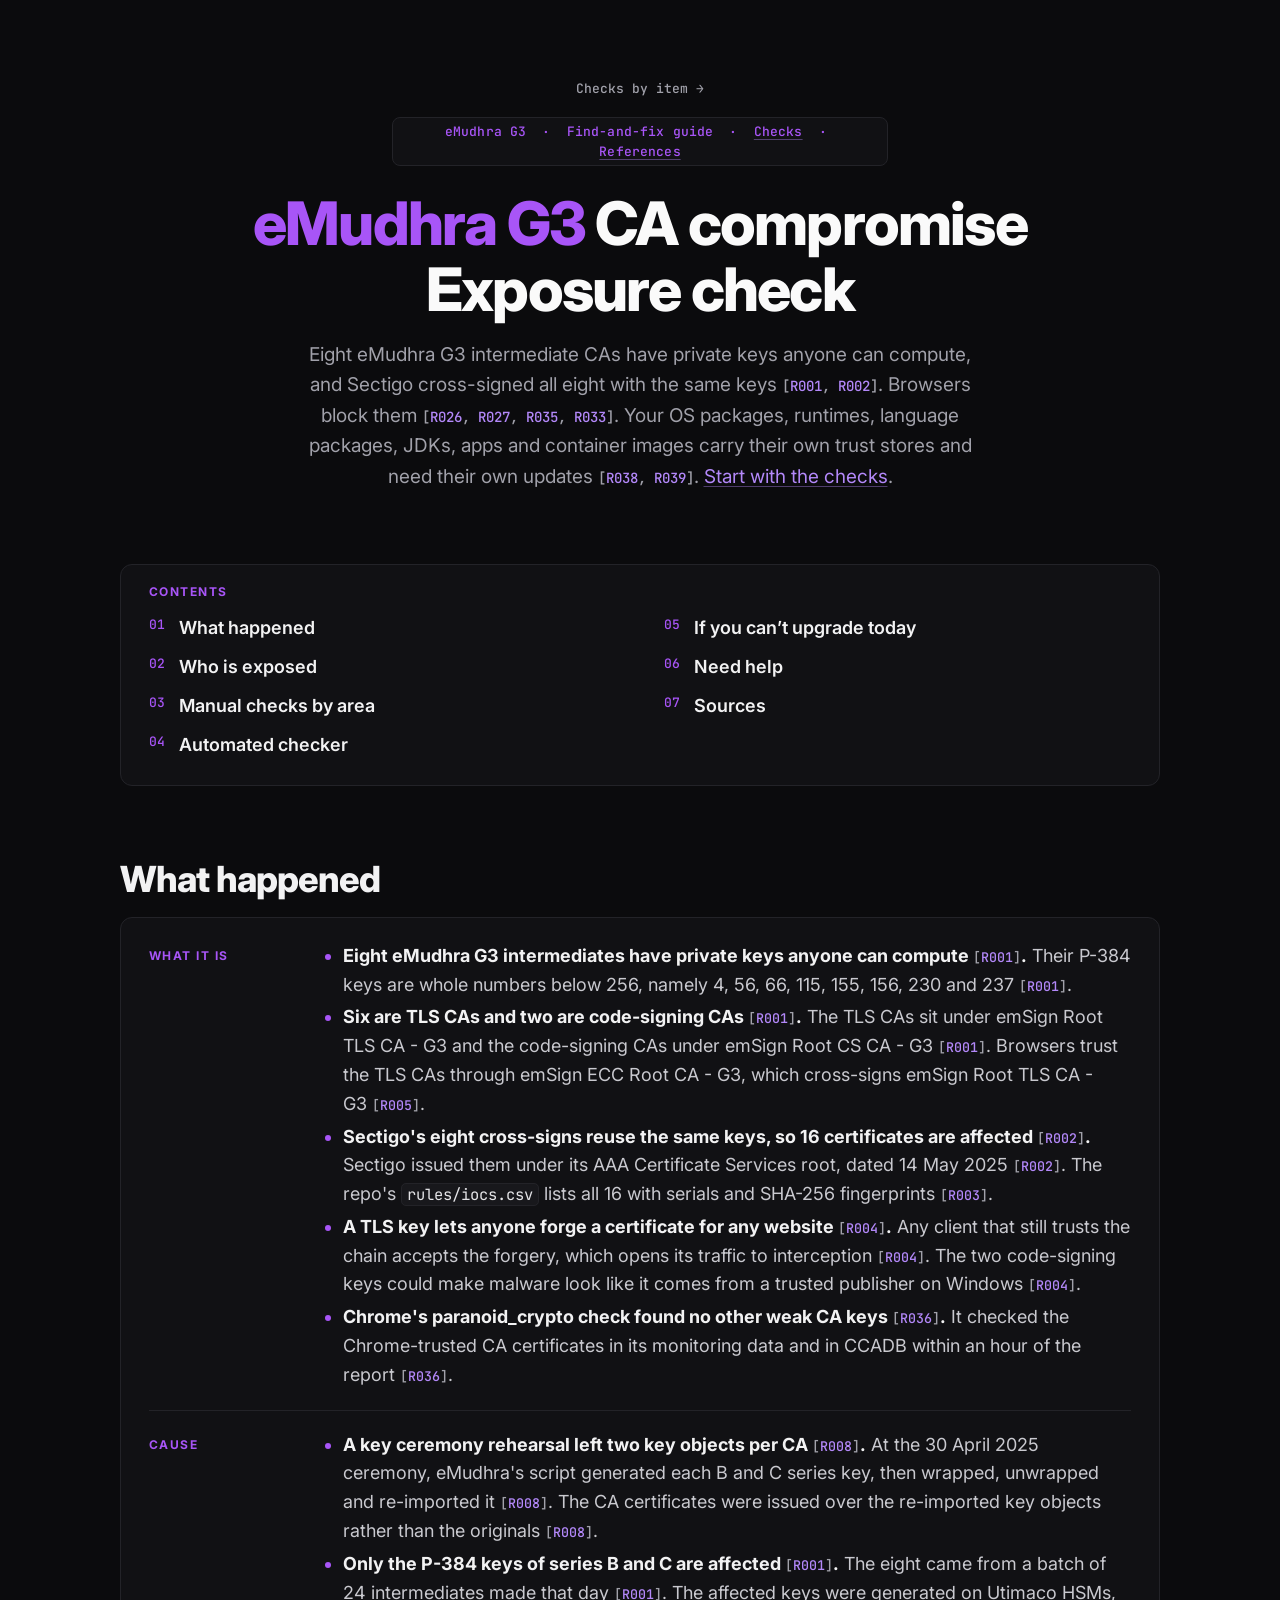
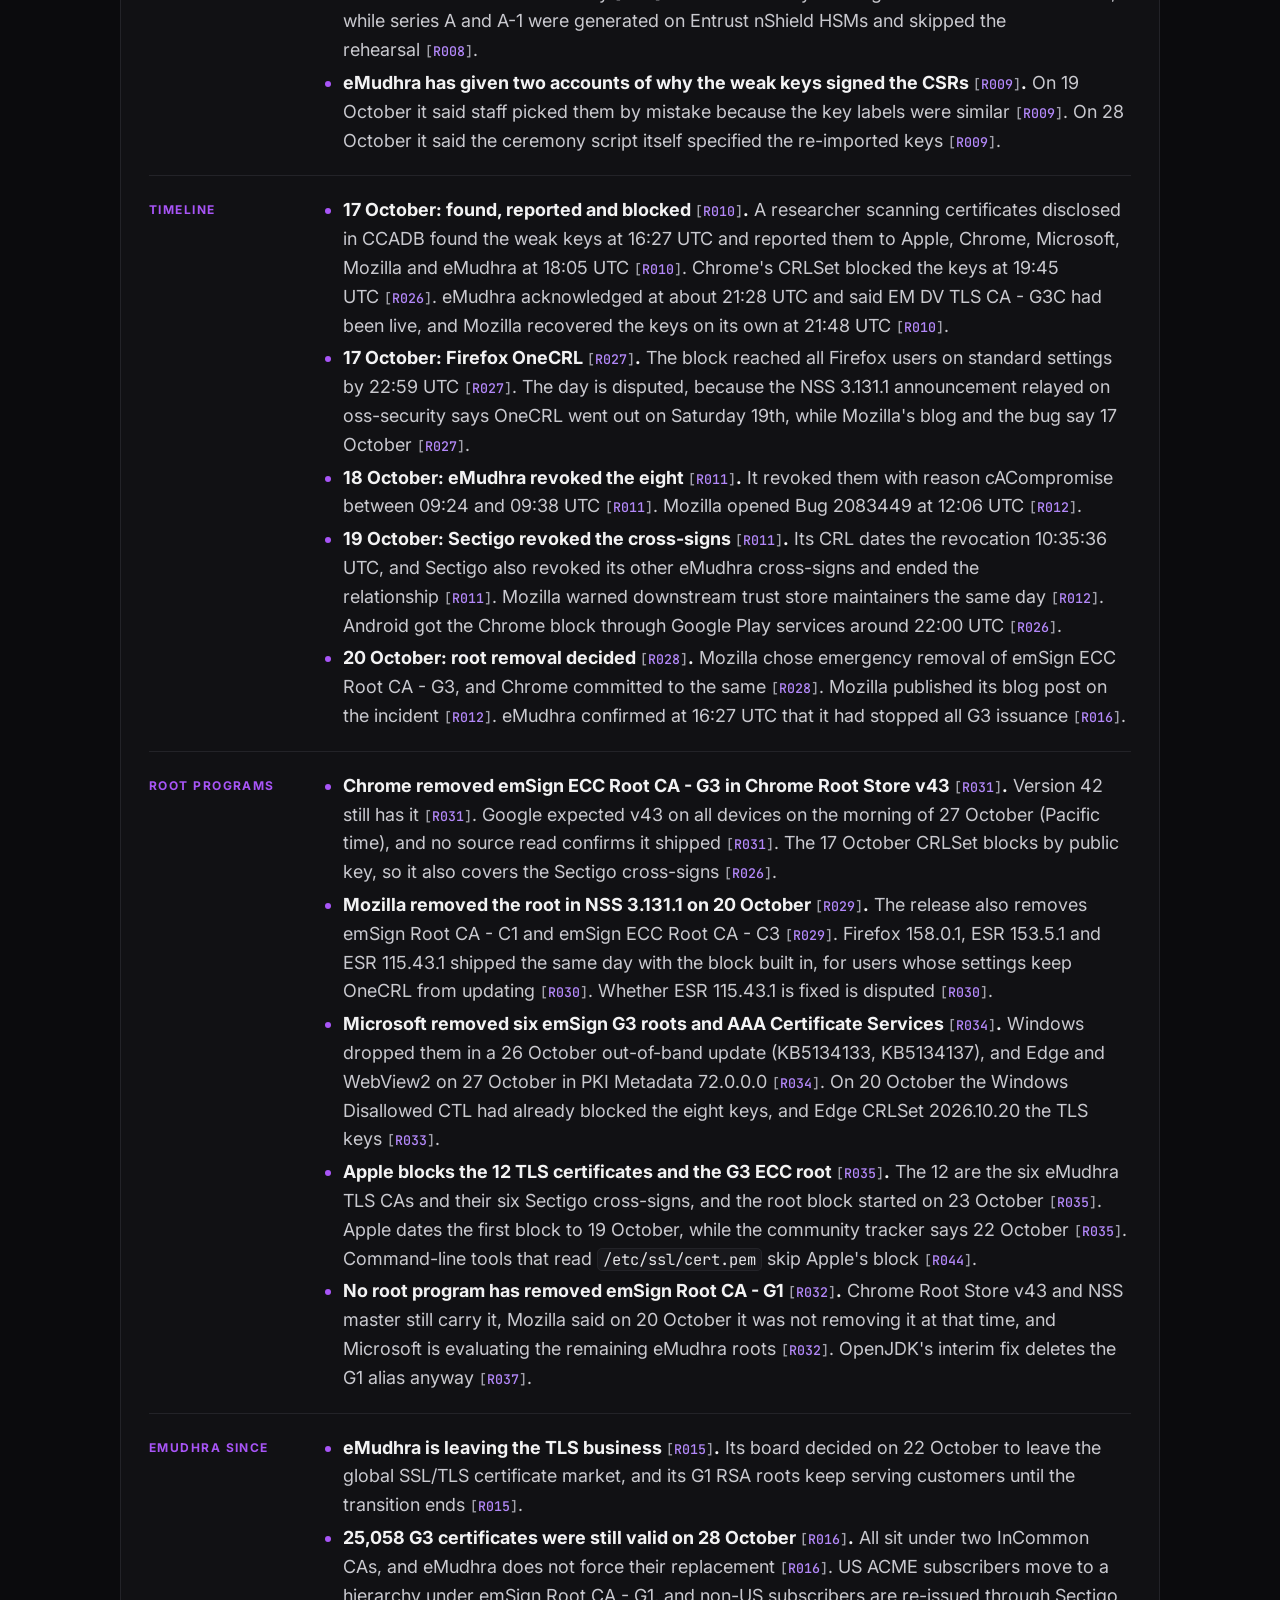
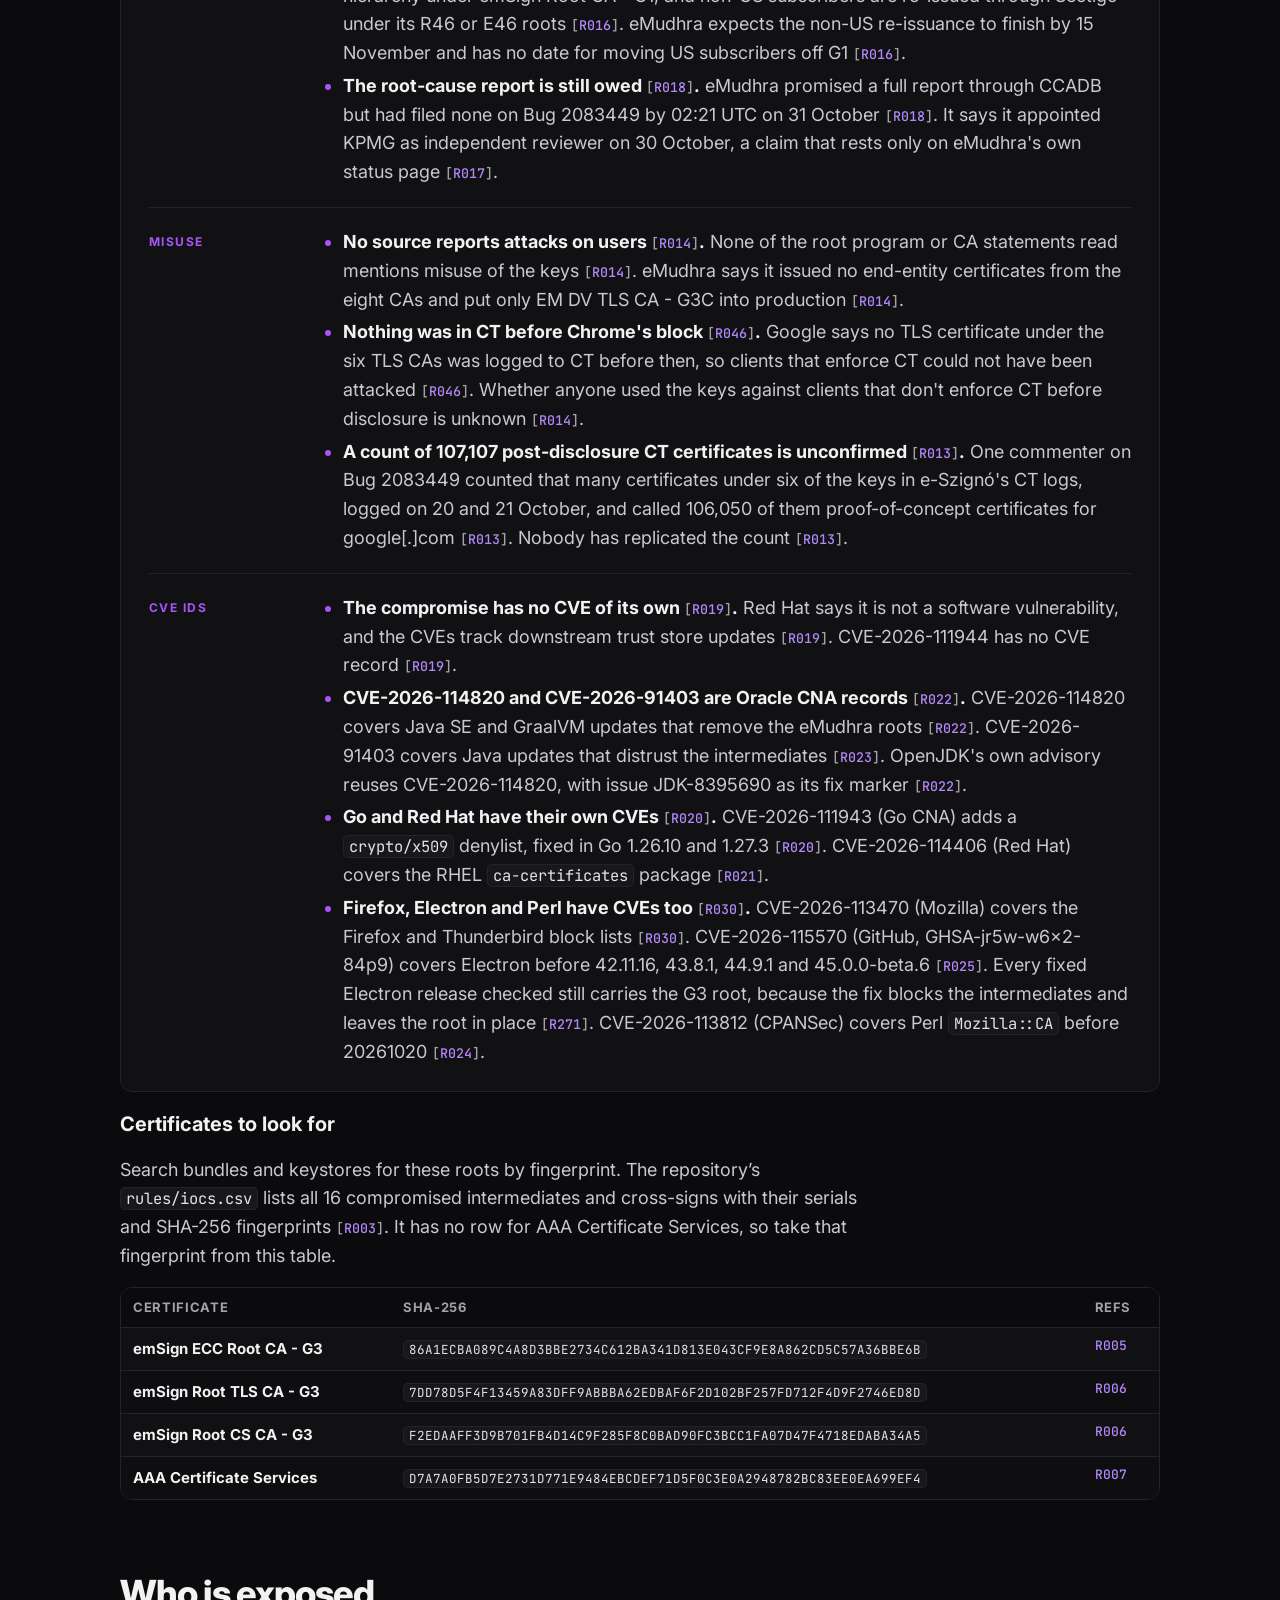
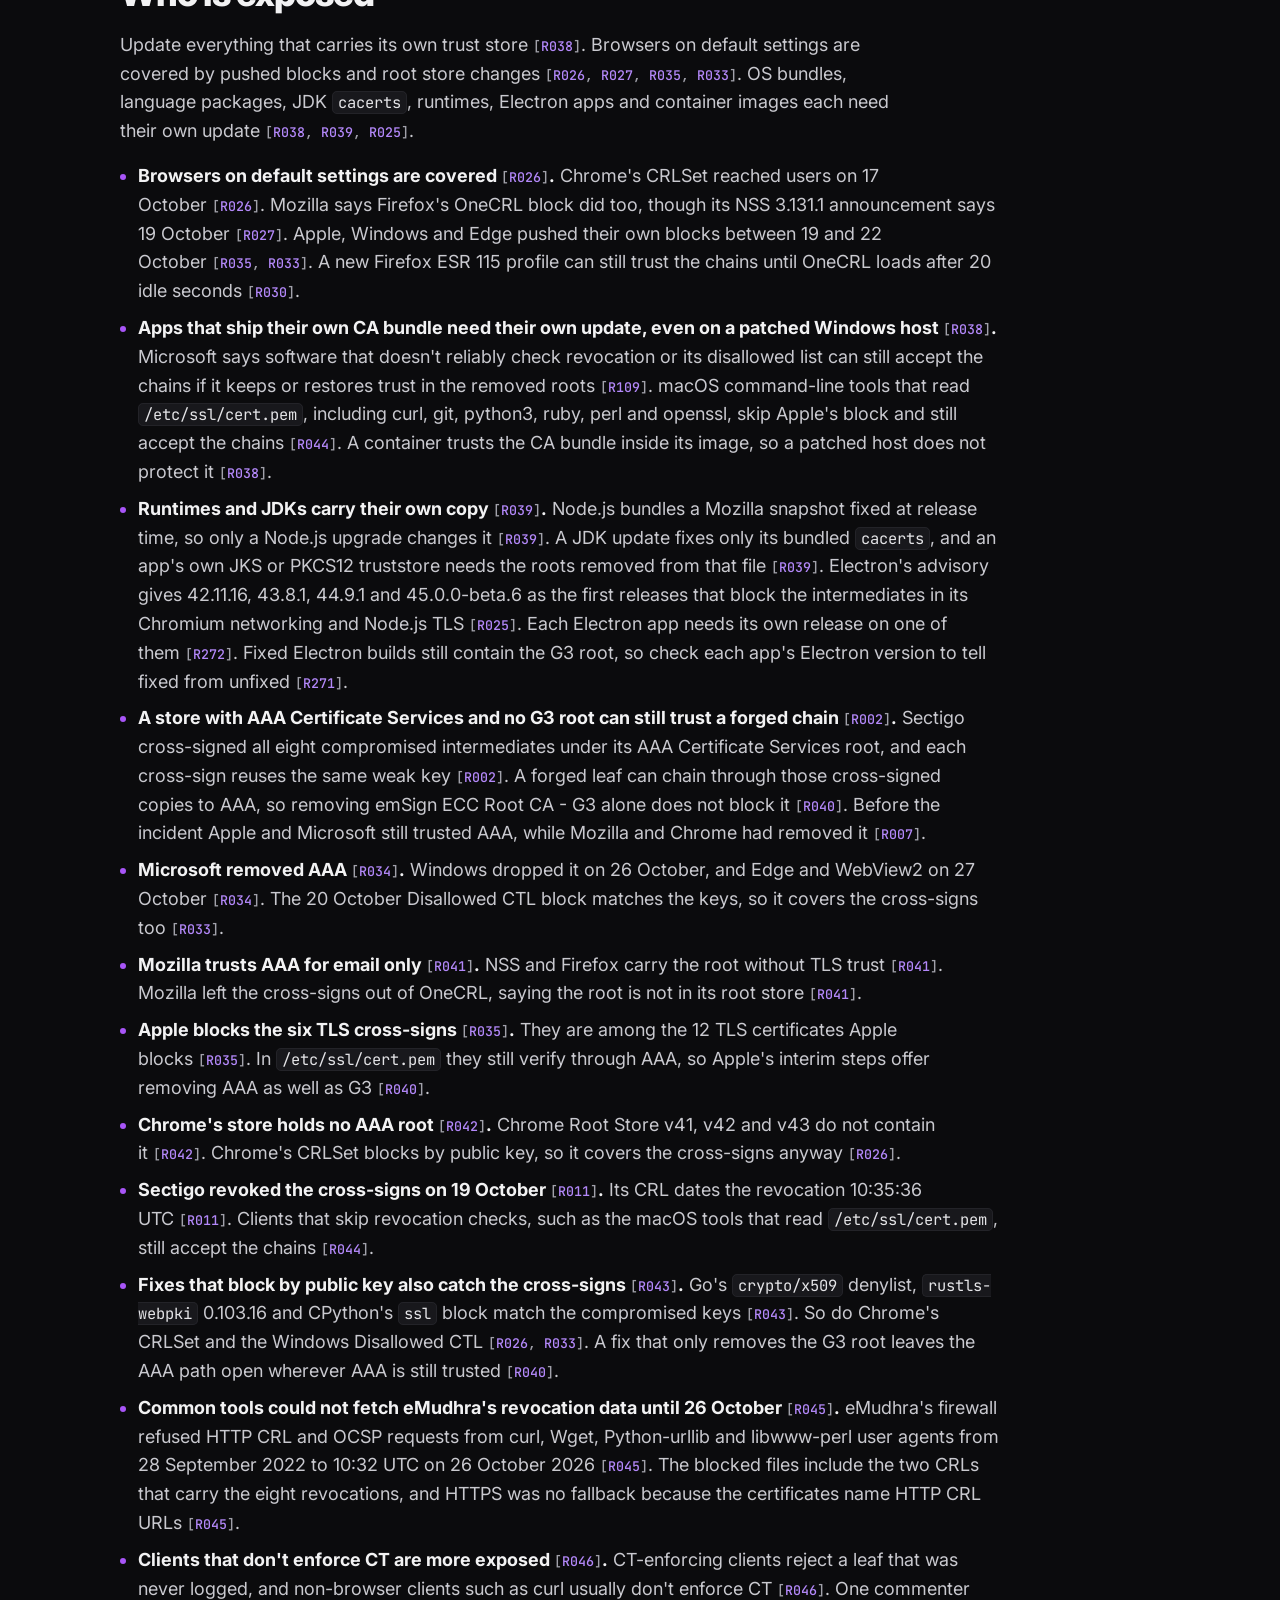
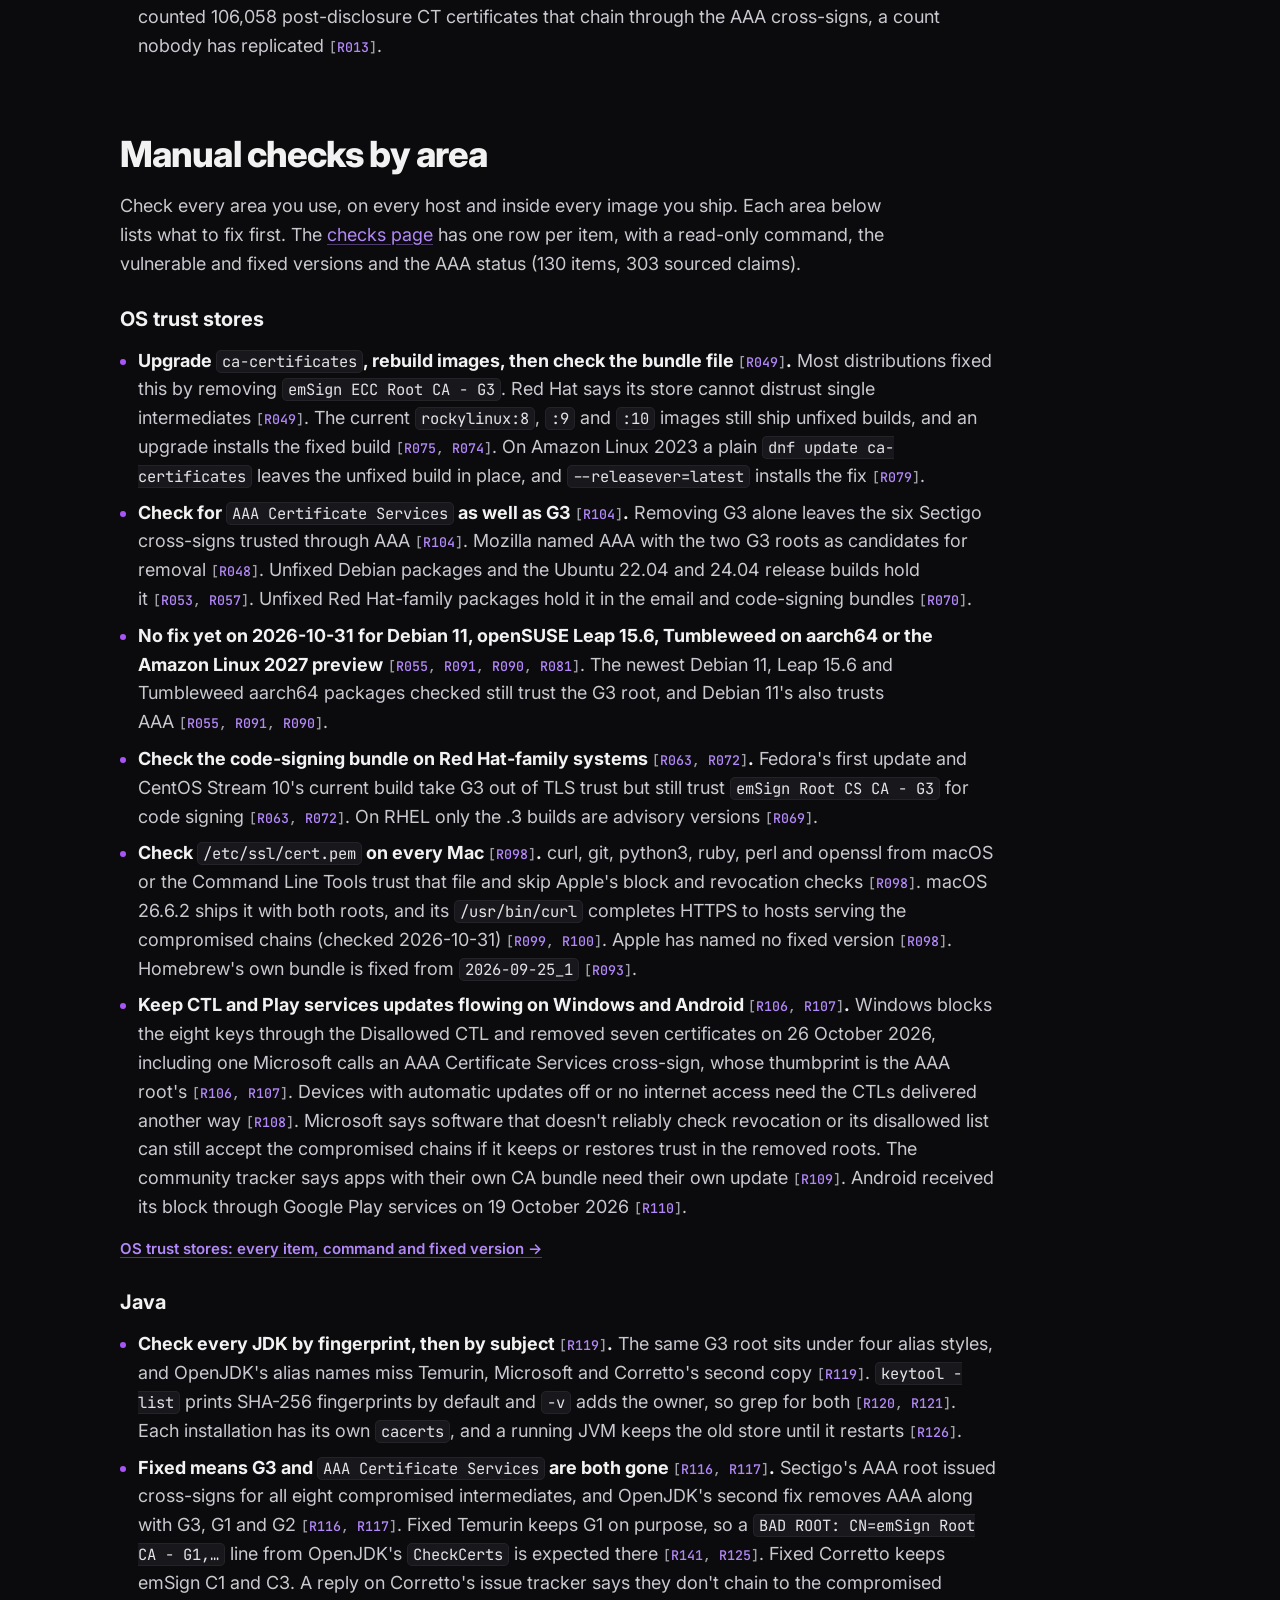
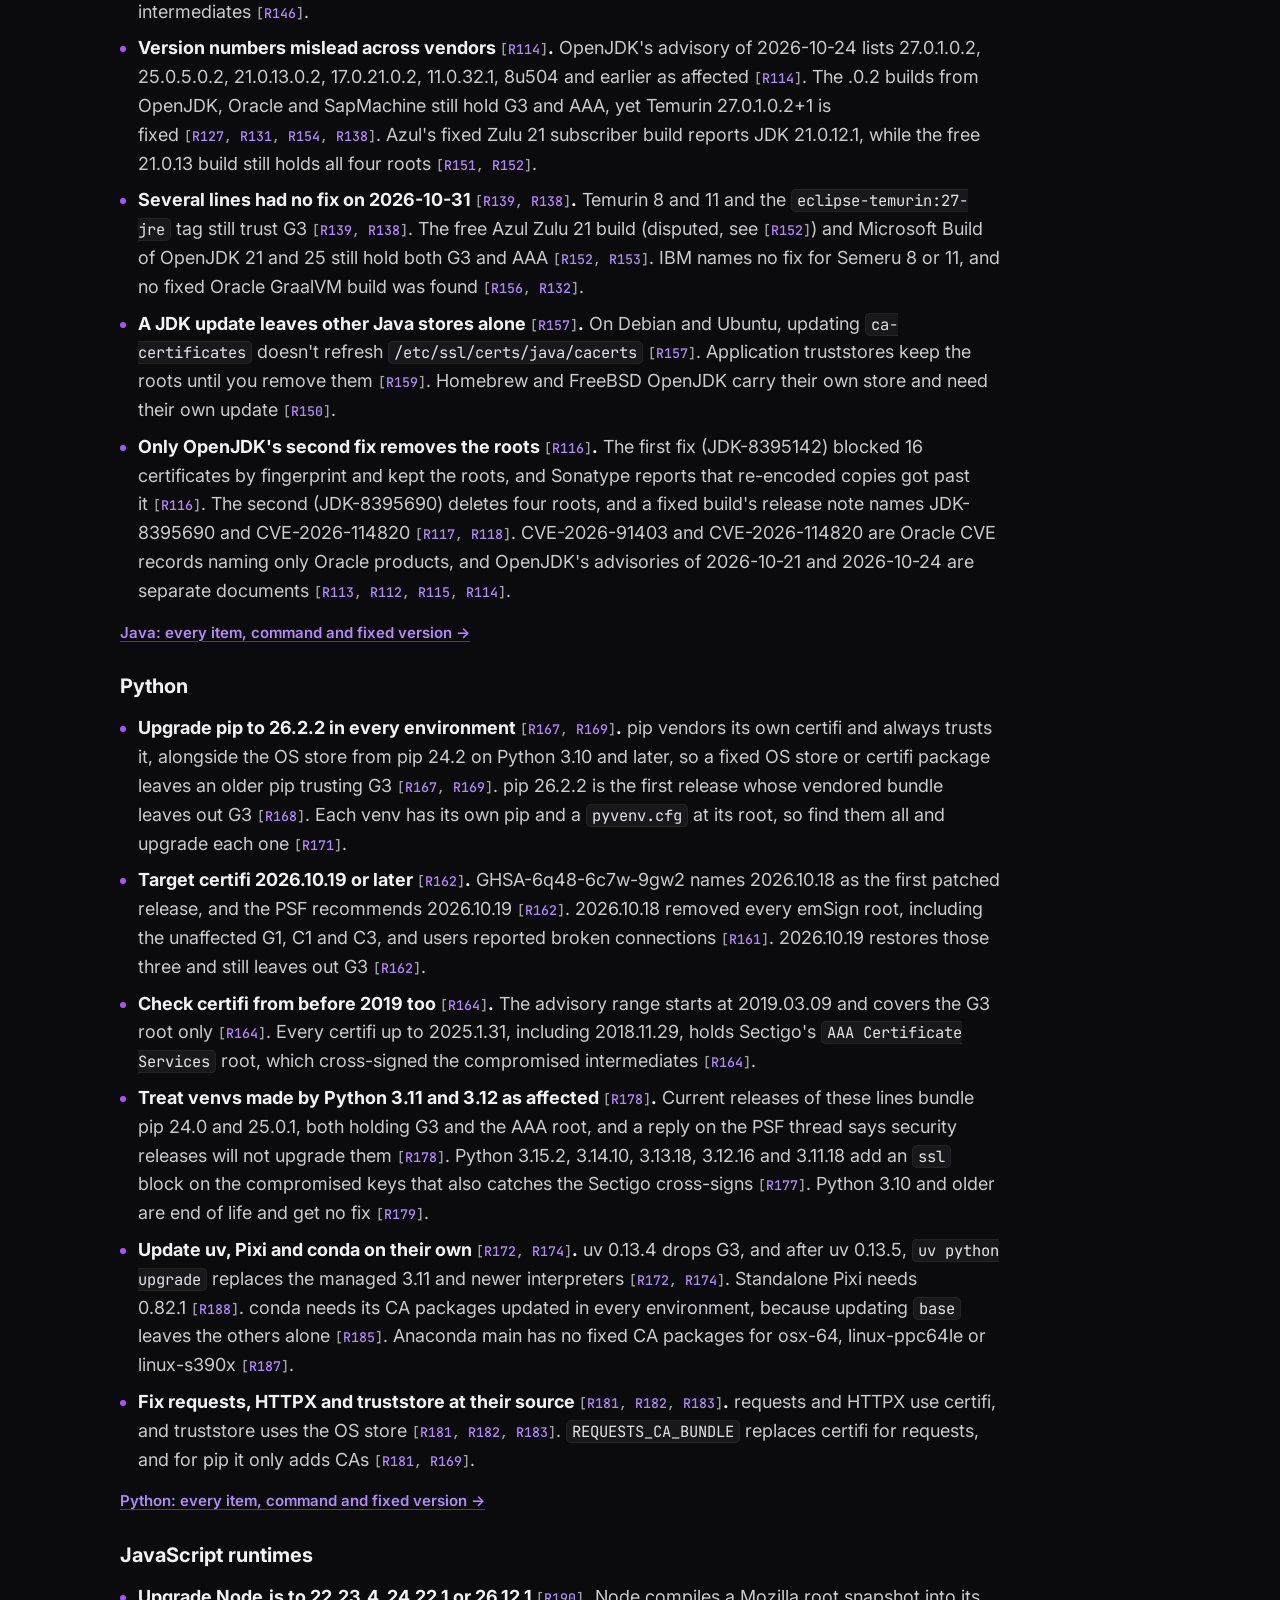
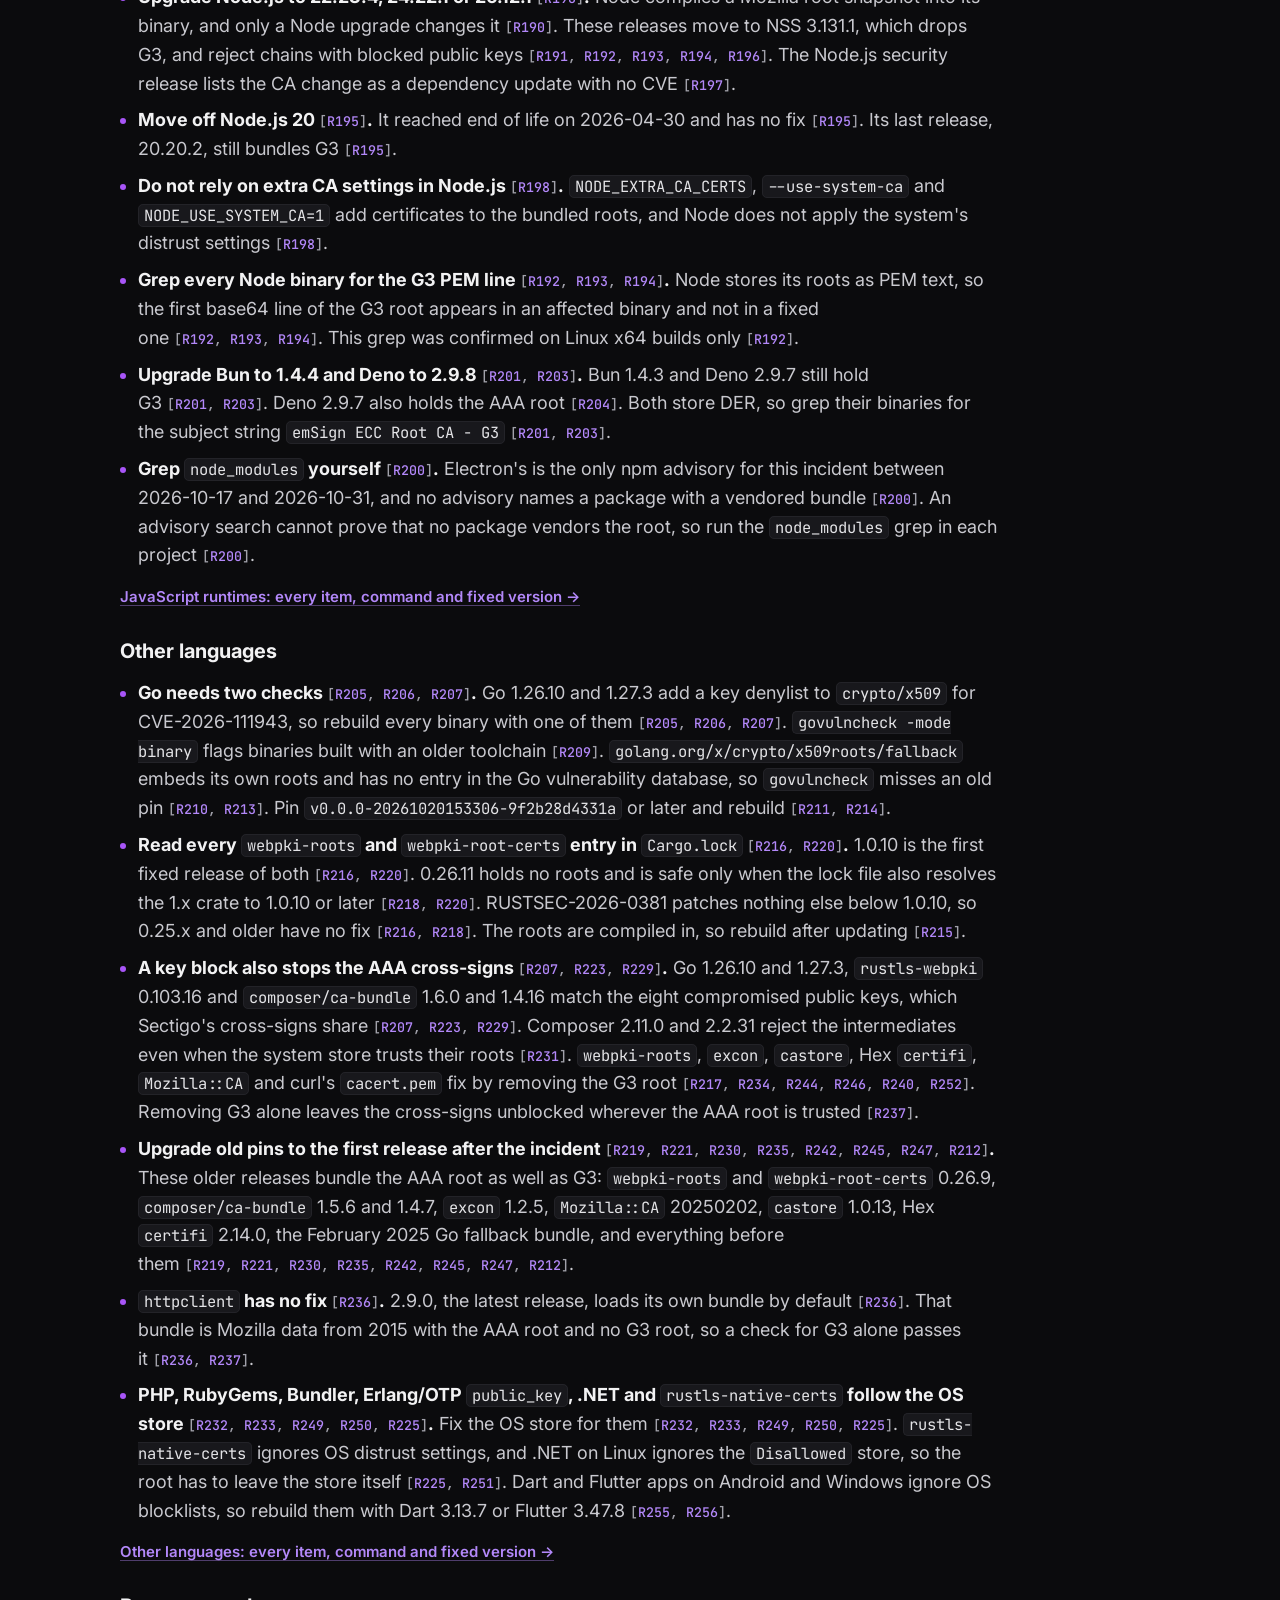
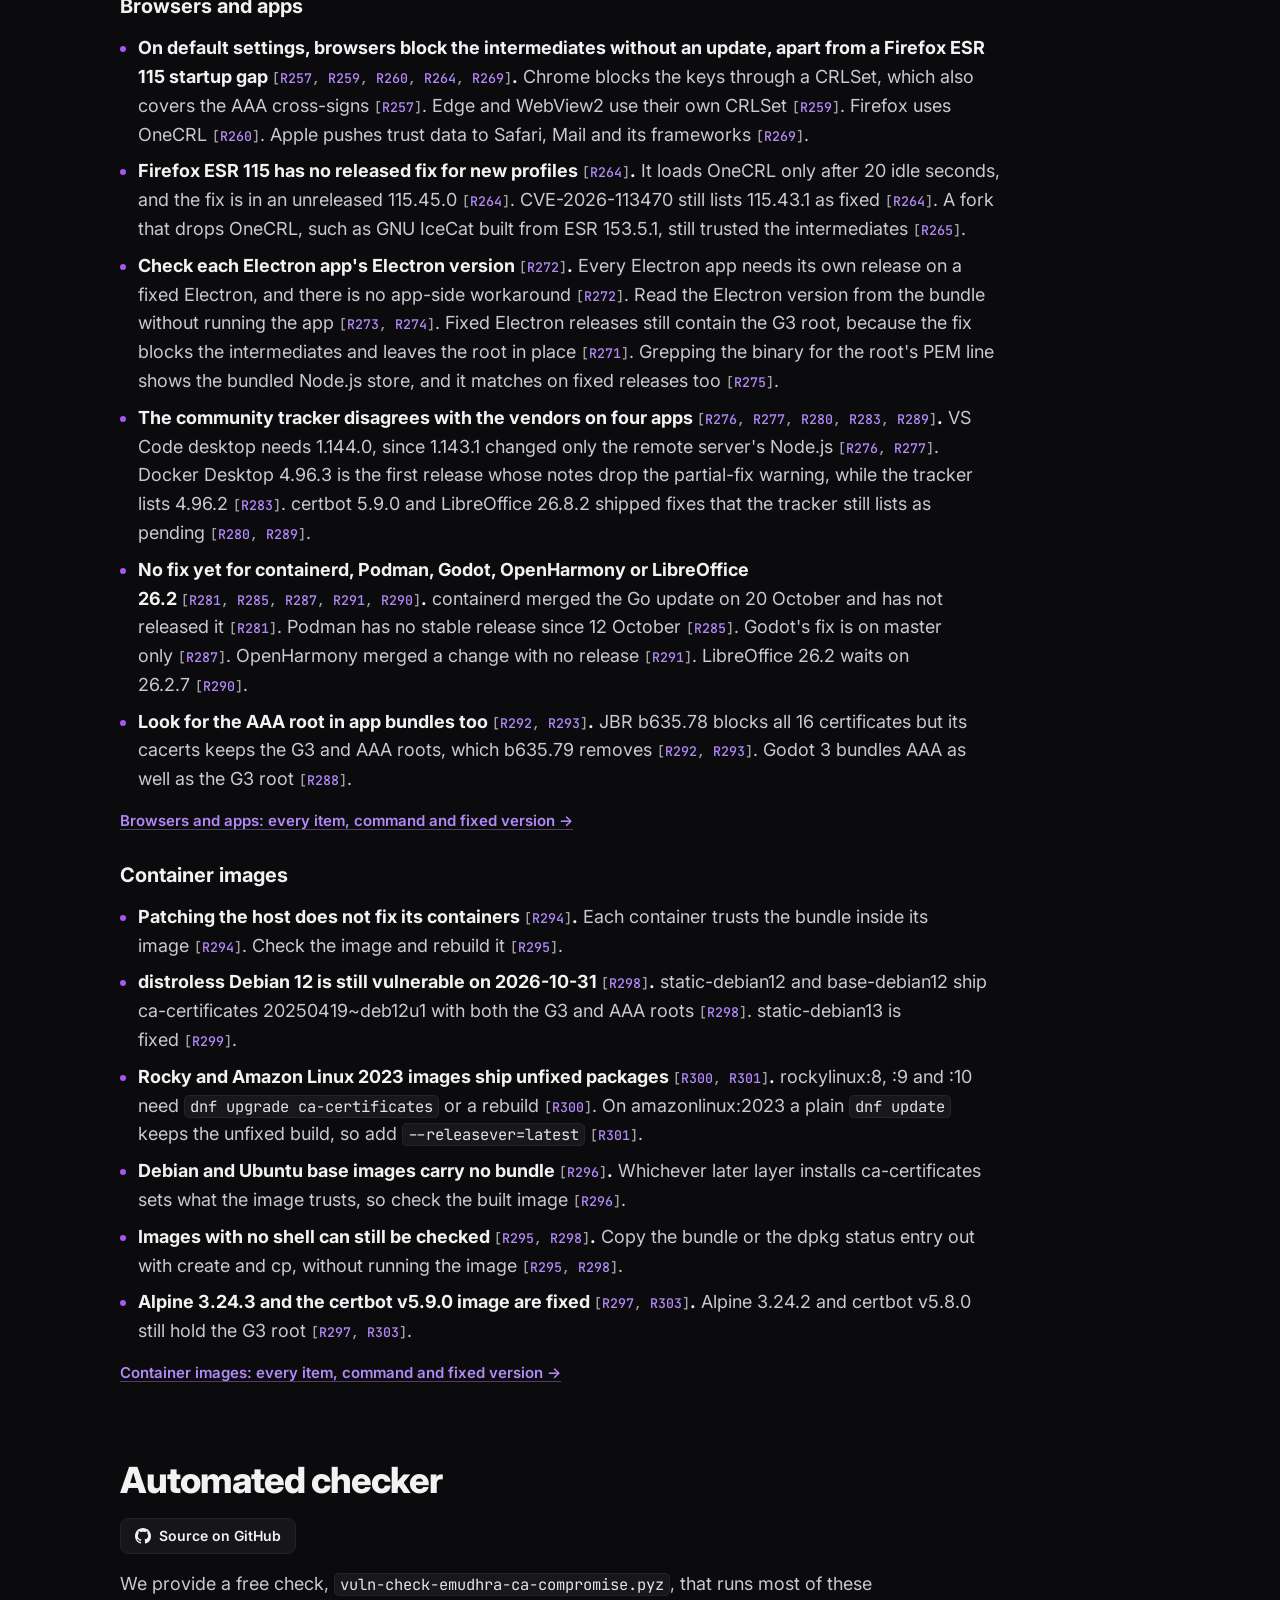
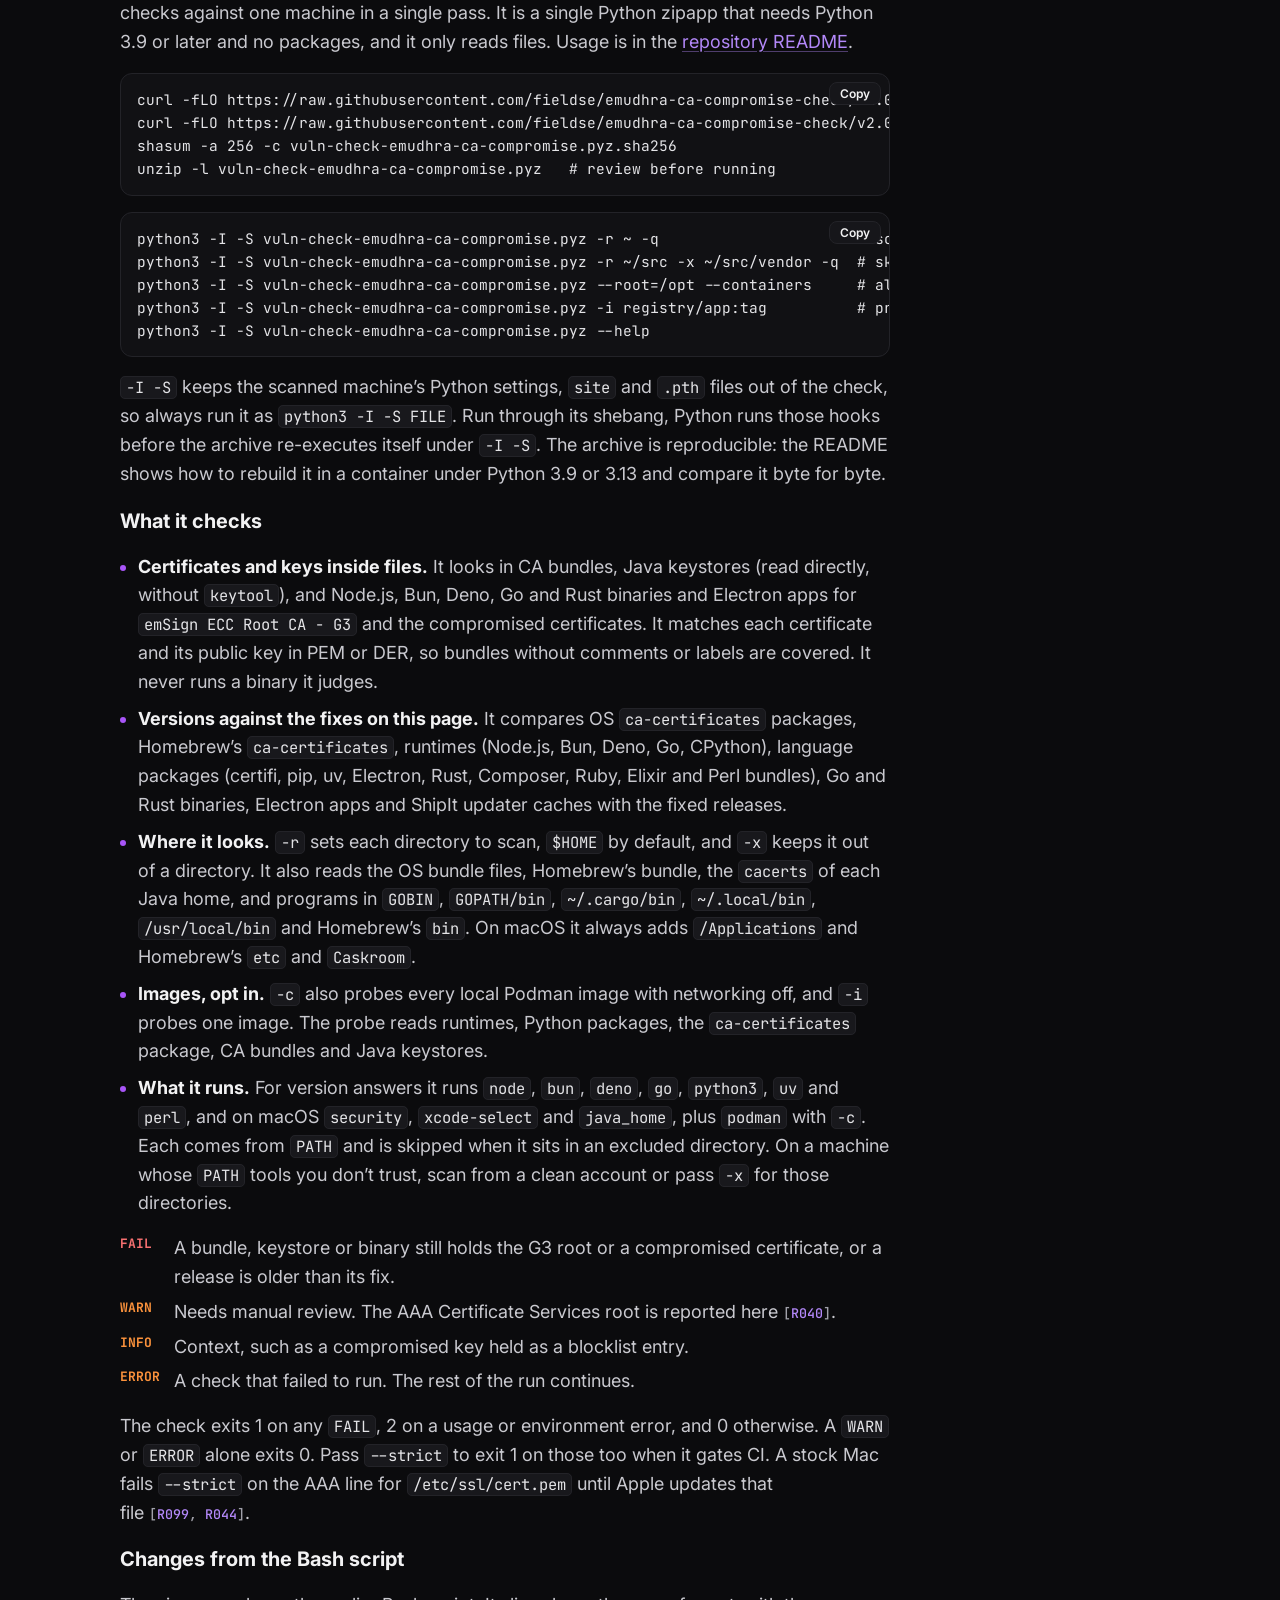
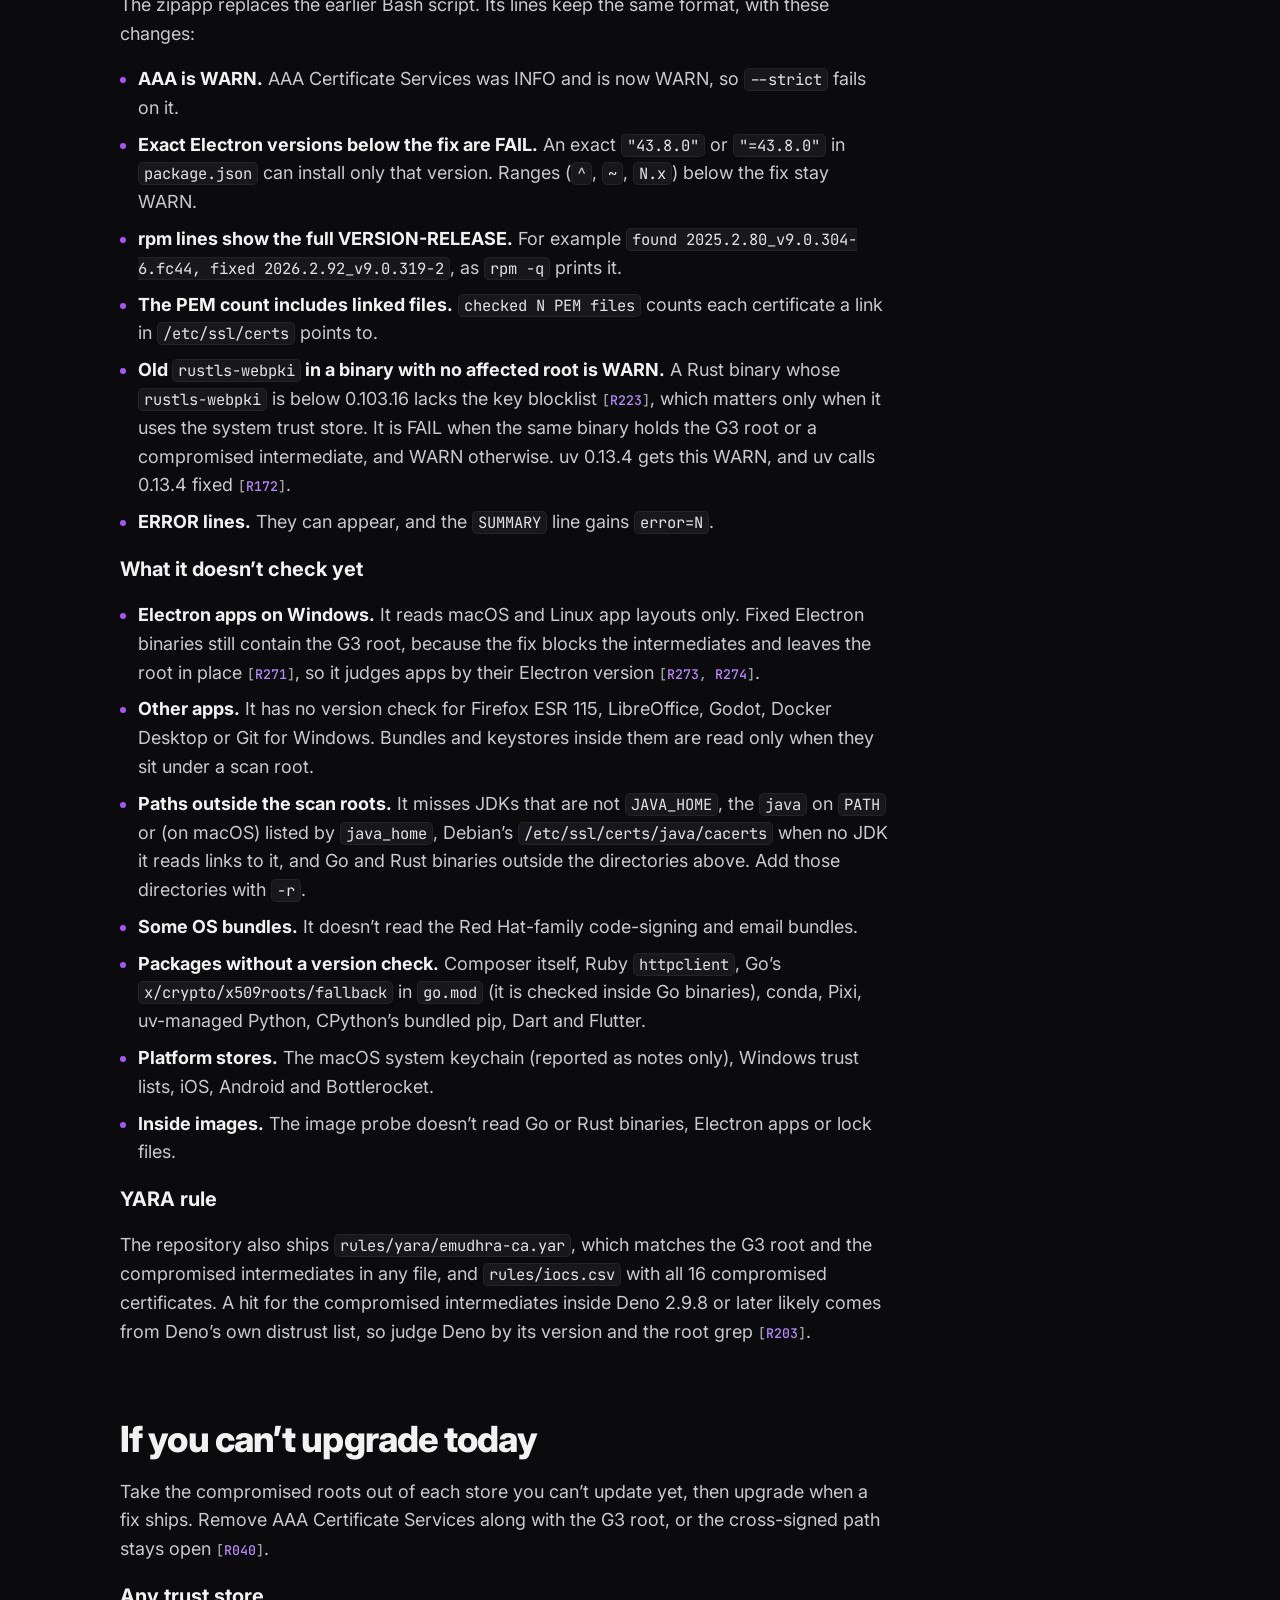
==== commit 667aaf93: "(docs) State the supported run line, the exit codes and two limits - The __main__ docstring, README " ====
--- a/index.html
+++ b/index.html
@@ -403,7 +403,7 @@
 python3 -I -S vuln-check-emudhra-ca-compromise.pyz --root=/opt --containers     # also probe local Podman images
 python3 -I -S vuln-check-emudhra-ca-compromise.pyz -i registry/app:tag          # probe one local image
 python3 -I -S vuln-check-emudhra-ca-compromise.pyz --help</pre></div>
-    <p><code>-I -S</code> keeps the scanned machine’s Python settings and site-packages hooks out of the check, so always pass them. The archive is reproducible: the README shows how to rebuild it in a container under Python 3.9 or 3.13 and compare it byte for byte.</p>
+    <p><code>-I -S</code> keeps the scanned machine’s Python settings, <code>site</code> and <code>.pth</code> files out of the check, so always run it as <code>python3 -I -S FILE</code>. Run through its shebang, Python runs those hooks before the archive re-executes itself under <code>-I -S</code>. The archive is reproducible: the README shows how to rebuild it in a container under Python 3.9 or 3.13 and compare it byte for byte.</p>
     <h3>What it checks</h3>
     <ul class="notes">
       <li><strong>Certificates and keys inside files.</strong> It looks in CA bundles, Java keystores (read directly, without <code>keytool</code>), and Node.js, Bun, Deno, Go and Rust binaries and Electron apps for <code>emSign ECC Root CA - G3</code> and the compromised certificates. It matches each certificate and its public key in PEM or DER, so bundles without comments or labels are covered. It never runs a binary it judges.</li>
@@ -418,7 +418,7 @@
       <dt>INFO</dt><dd>Context, such as a compromised key held as a blocklist entry.</dd>
       <dt>ERROR</dt><dd>A check that failed to run. The rest of the run continues.</dd>
     </dl>
-    <p>The check exits 0 when nothing fails, 1 on any <code>FAIL</code> (or any <code>WARN</code> or <code>ERROR</code> with <code>--strict</code>) and 2 on a usage or environment error, so it can gate CI. A stock Mac fails <code>--strict</code> on the AAA line for <code>/etc/ssl/cert.pem</code> until Apple updates that file&nbsp;<span class="rl">[<a href="references.html#r099">R099</a>, <a href="references.html#r044">R044</a>]</span>.</p>
+    <p>The check exits 1 on any <code>FAIL</code>, 2 on a usage or environment error, and 0 otherwise. A <code>WARN</code> or <code>ERROR</code> alone exits 0. Pass <code>--strict</code> to exit 1 on those too when it gates CI. A stock Mac fails <code>--strict</code> on the AAA line for <code>/etc/ssl/cert.pem</code> until Apple updates that file&nbsp;<span class="rl">[<a href="references.html#r099">R099</a>, <a href="references.html#r044">R044</a>]</span>.</p>
     <h3>Changes from the Bash script</h3>
     <p>The zipapp replaces the earlier Bash script. Its lines keep the same format, with these changes:</p>
     <ul class="notes">
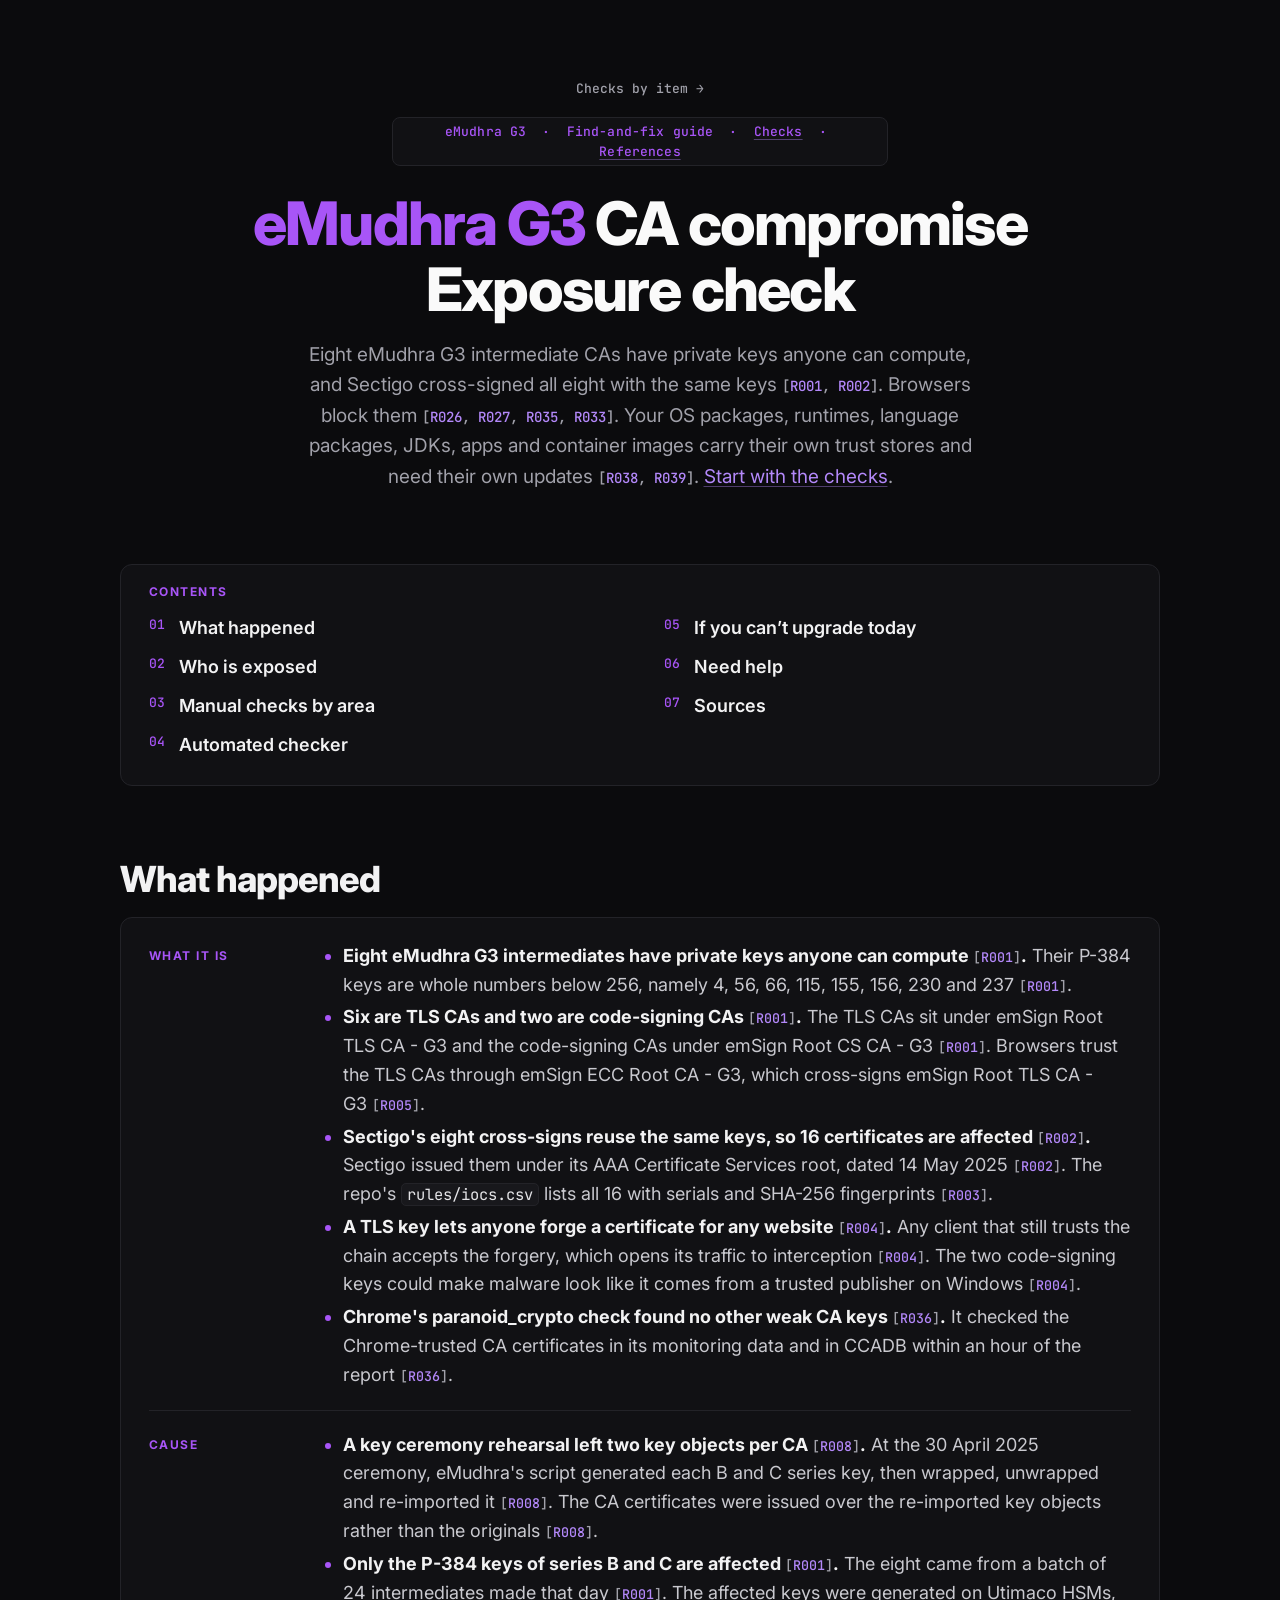
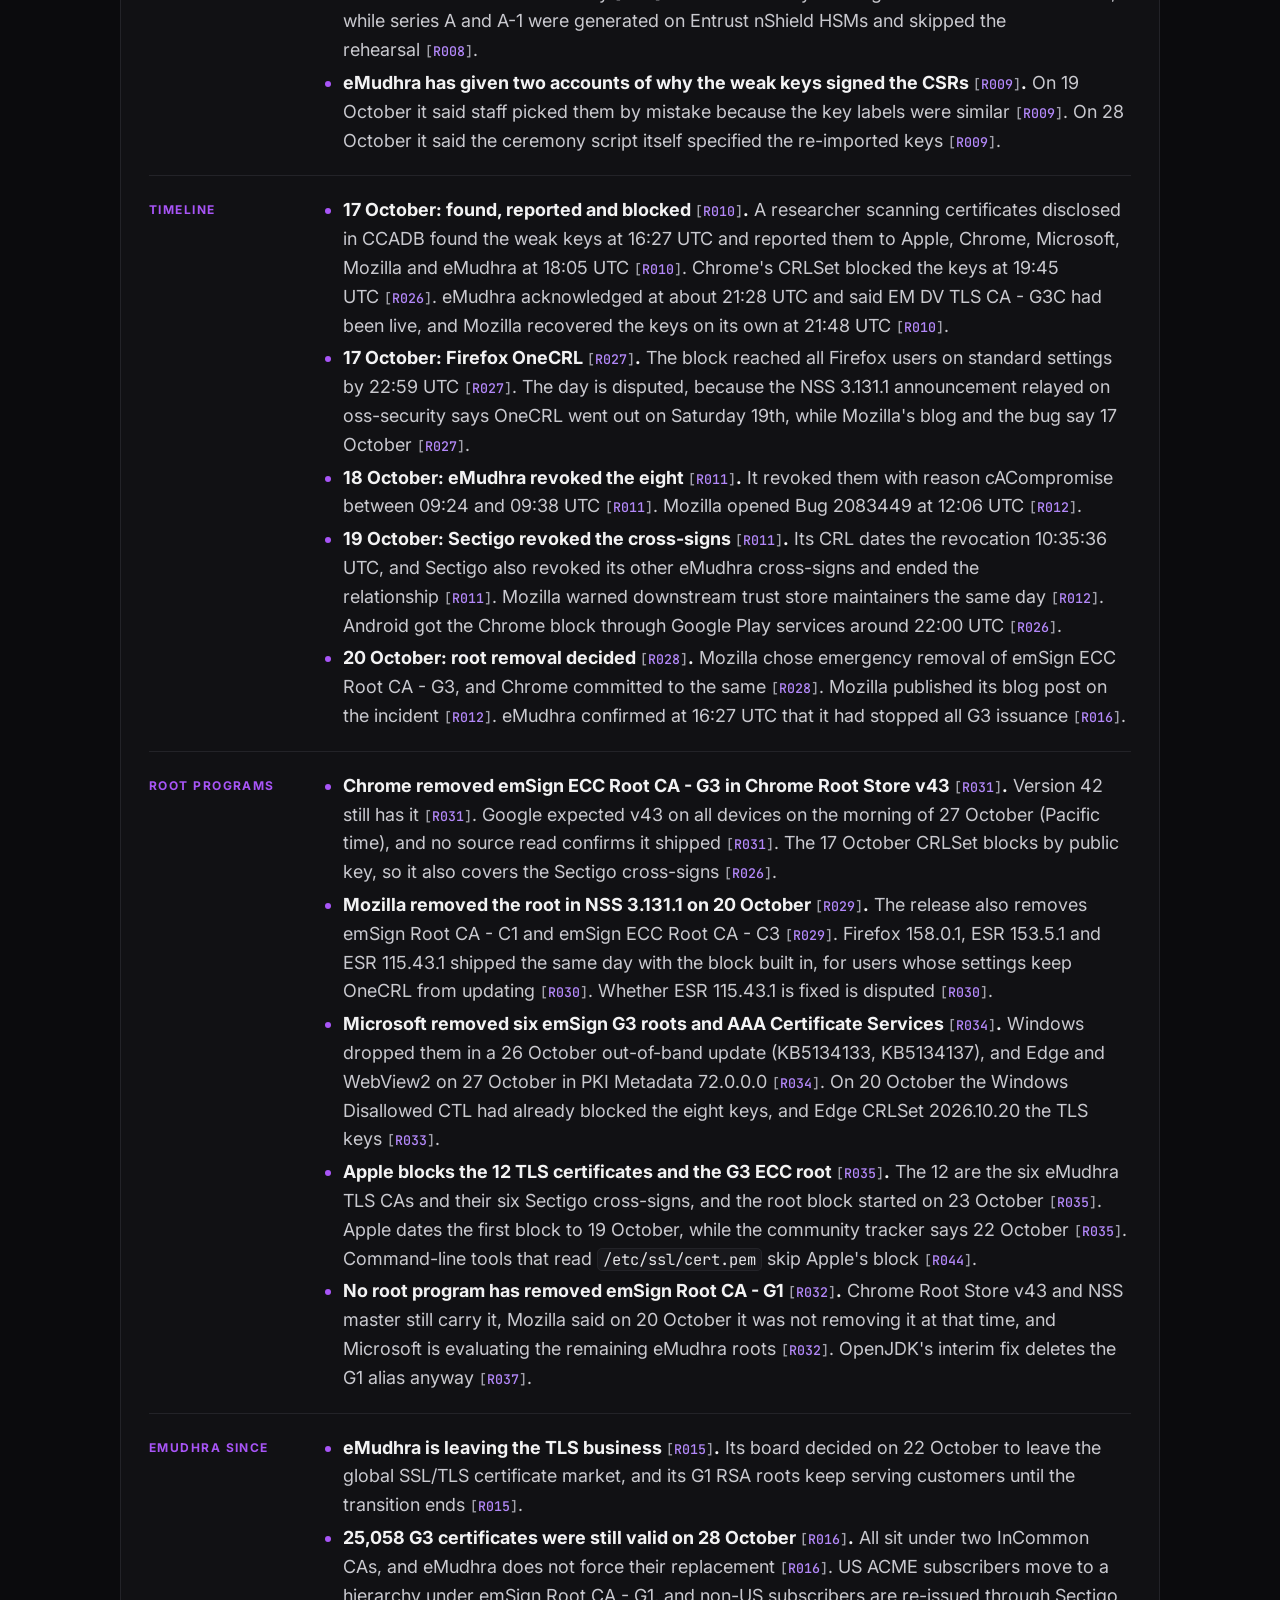
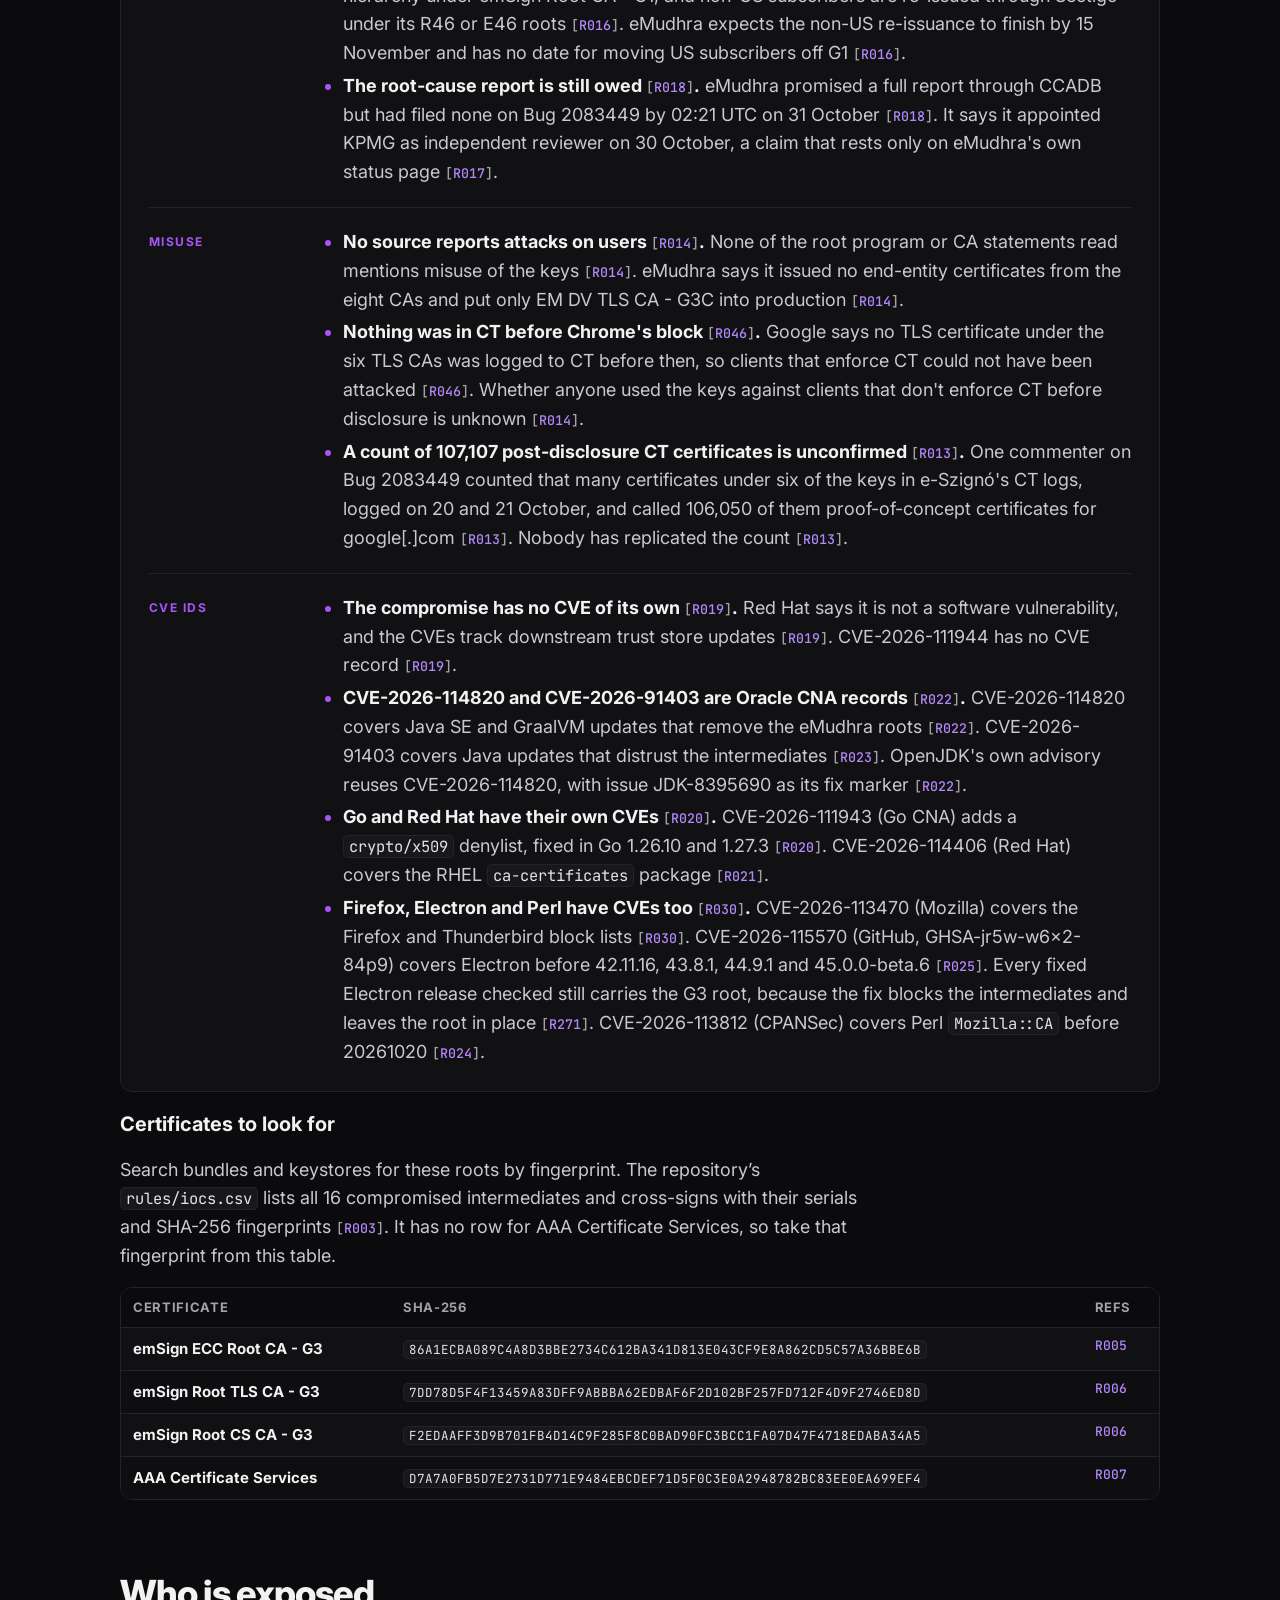
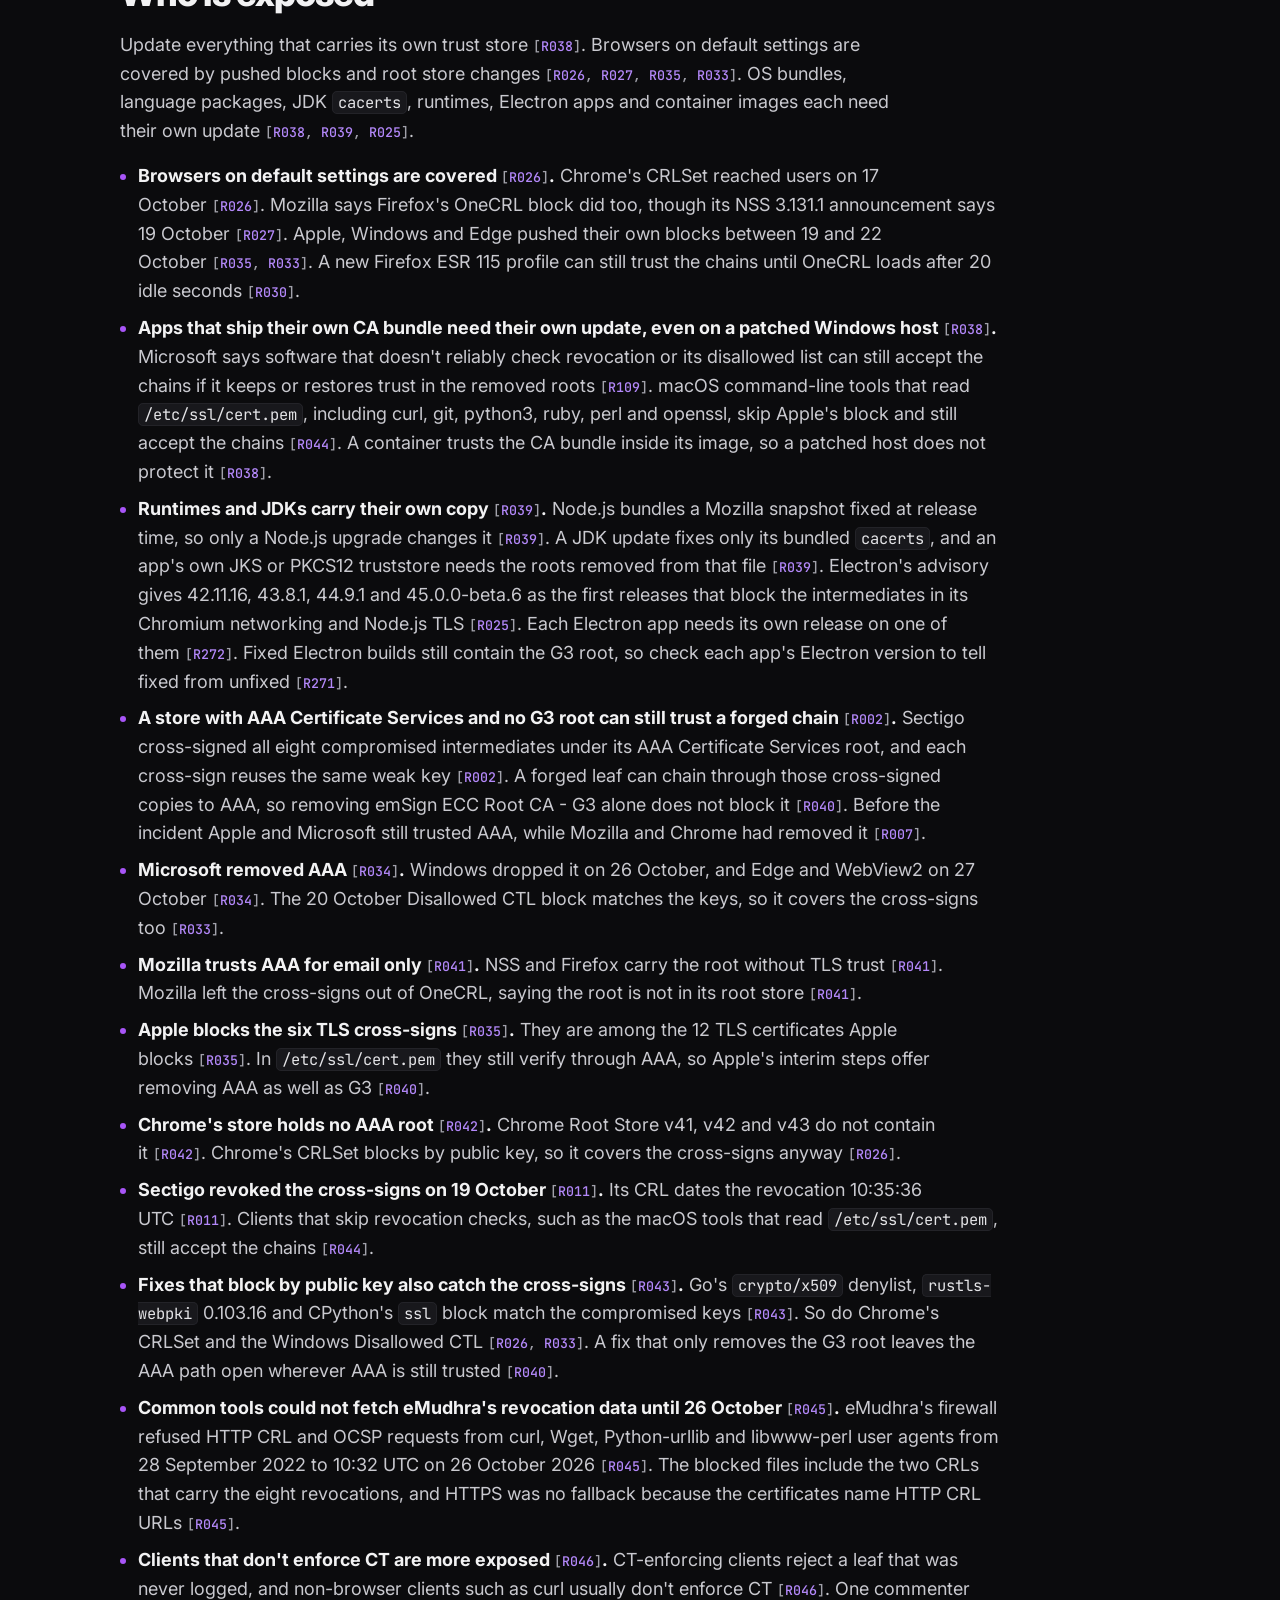
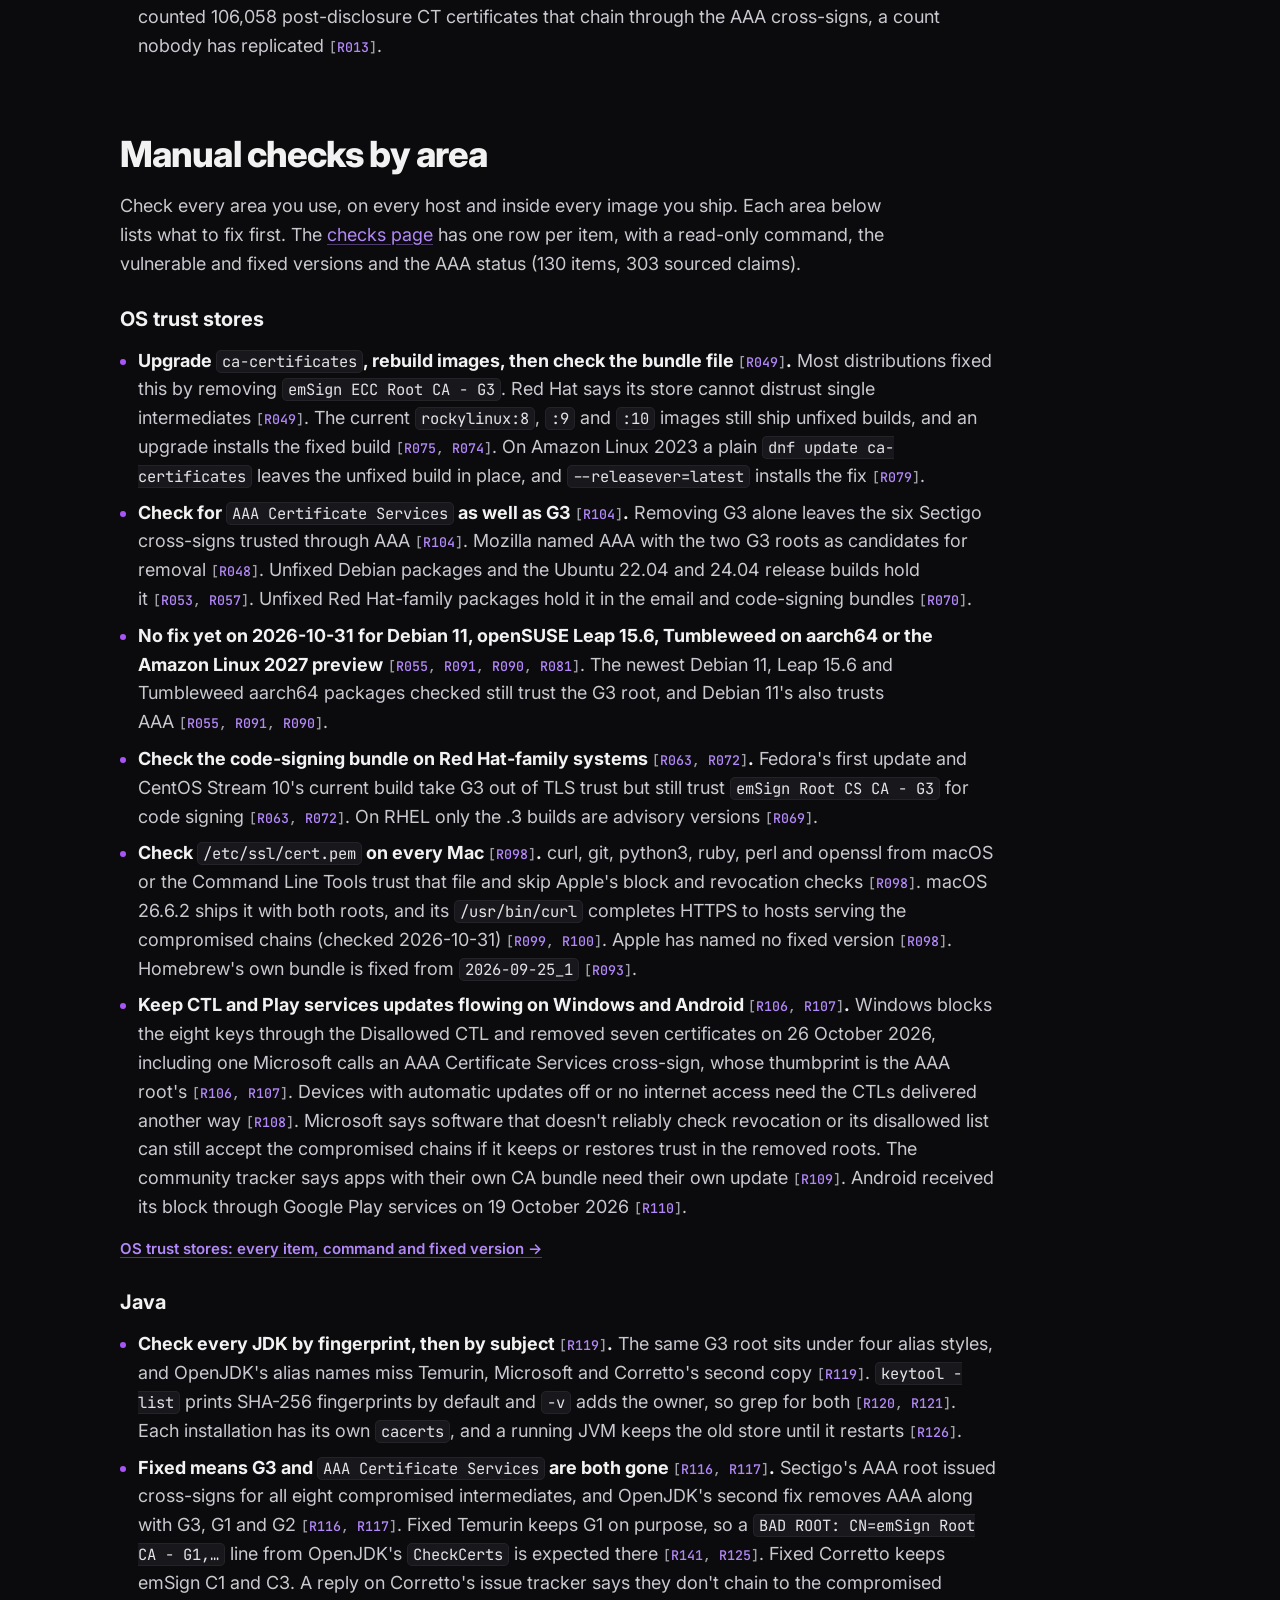
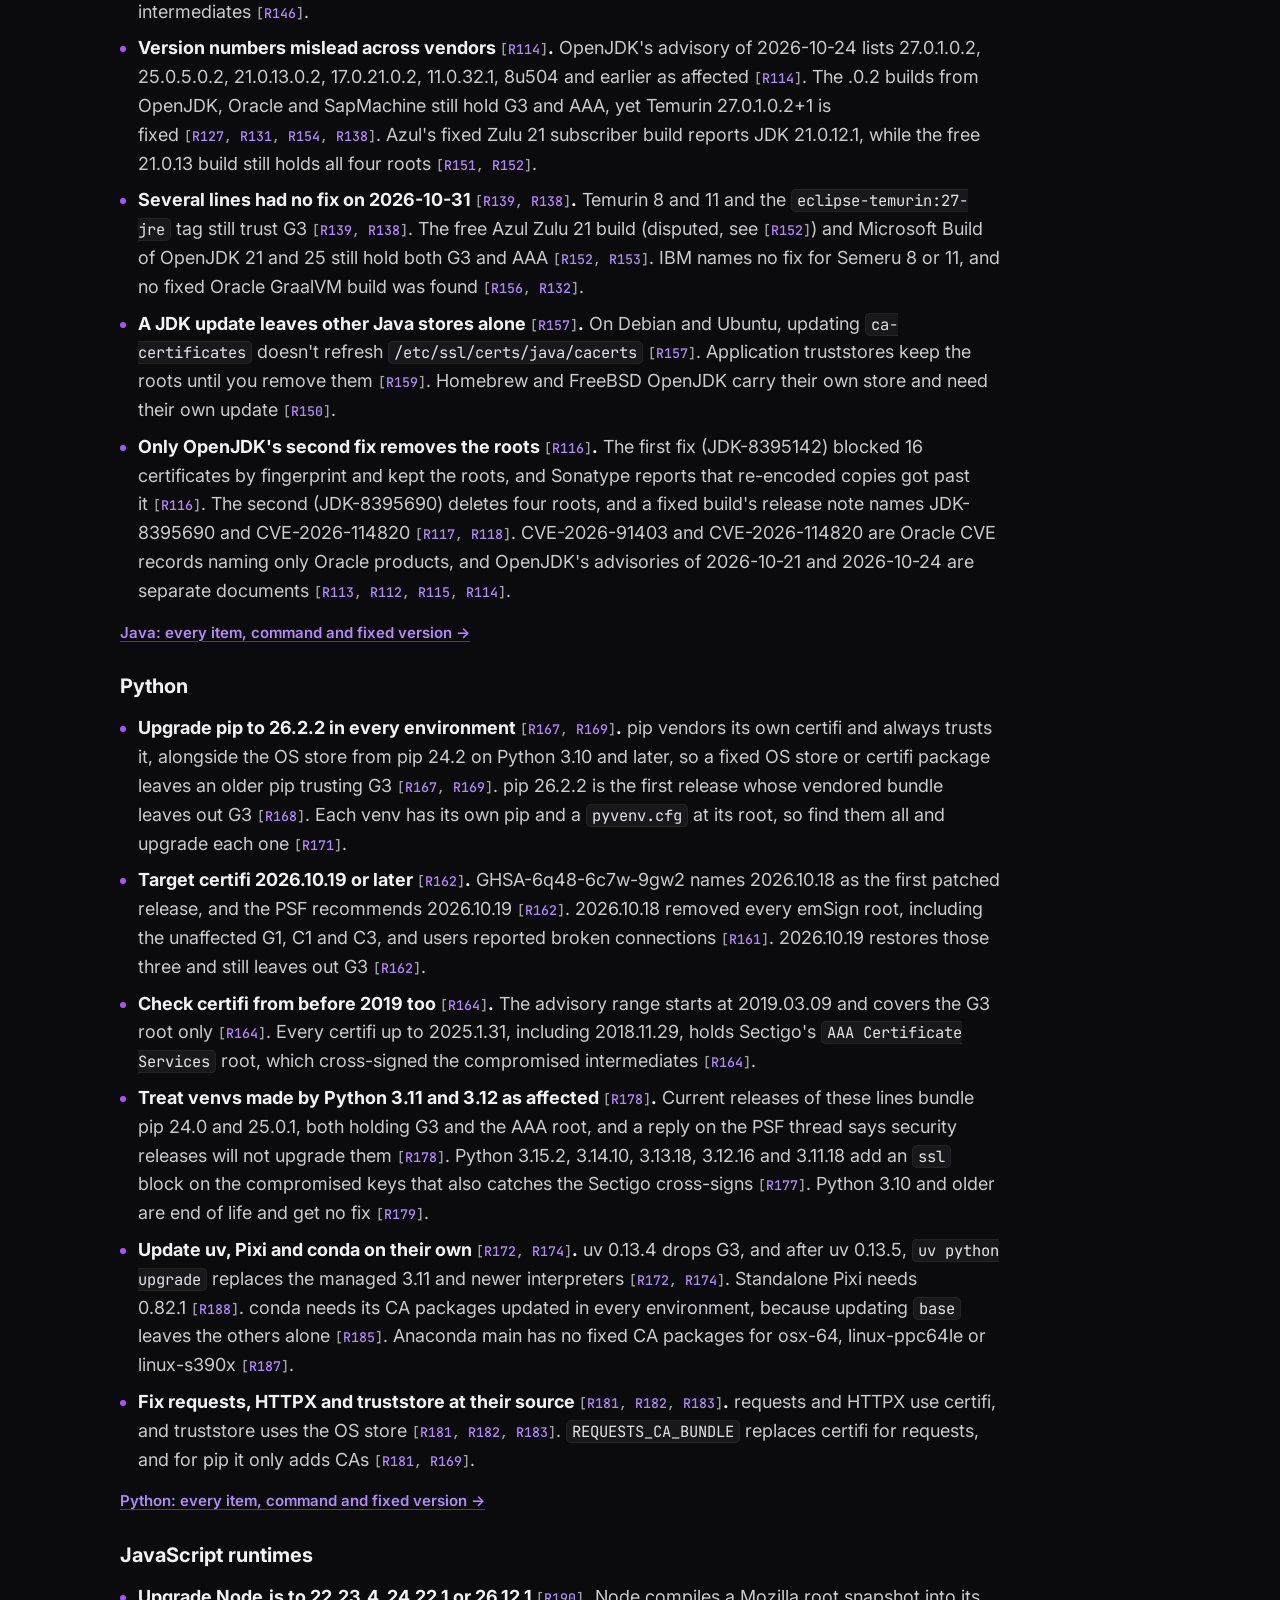
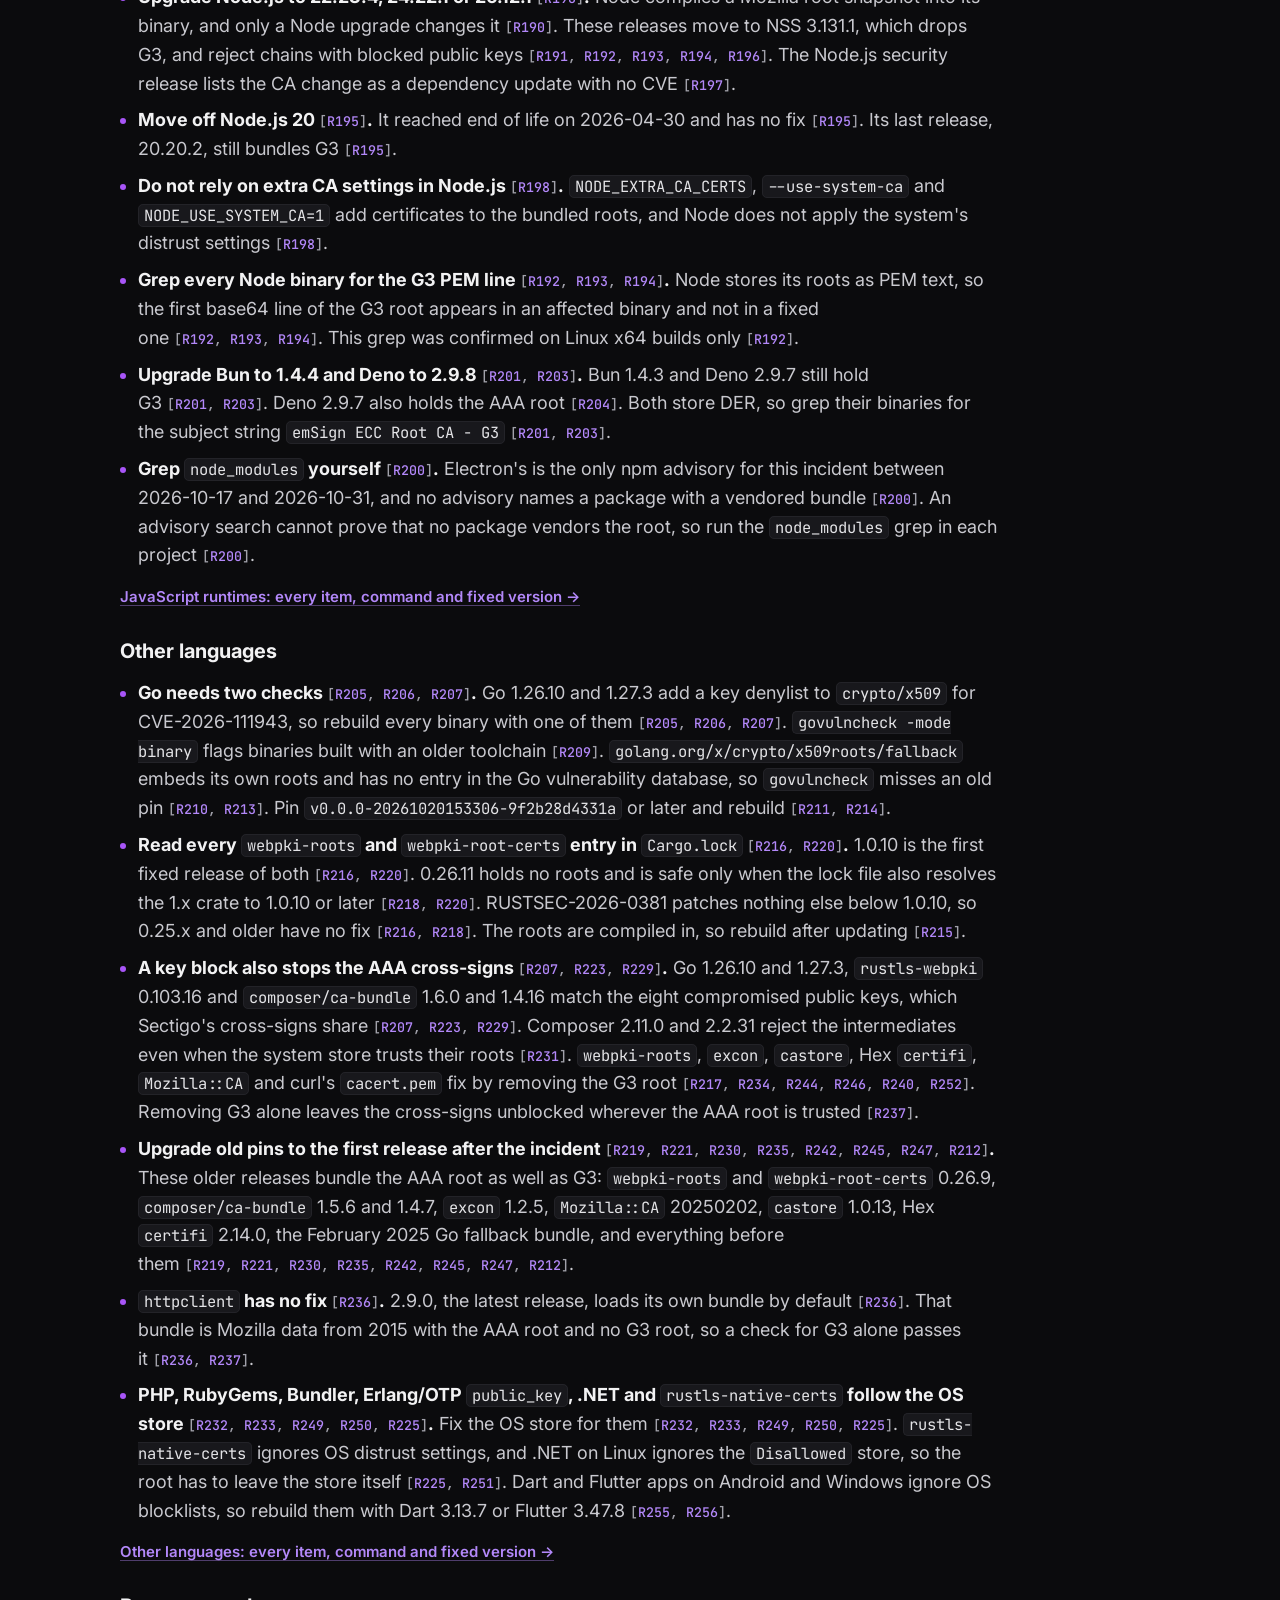
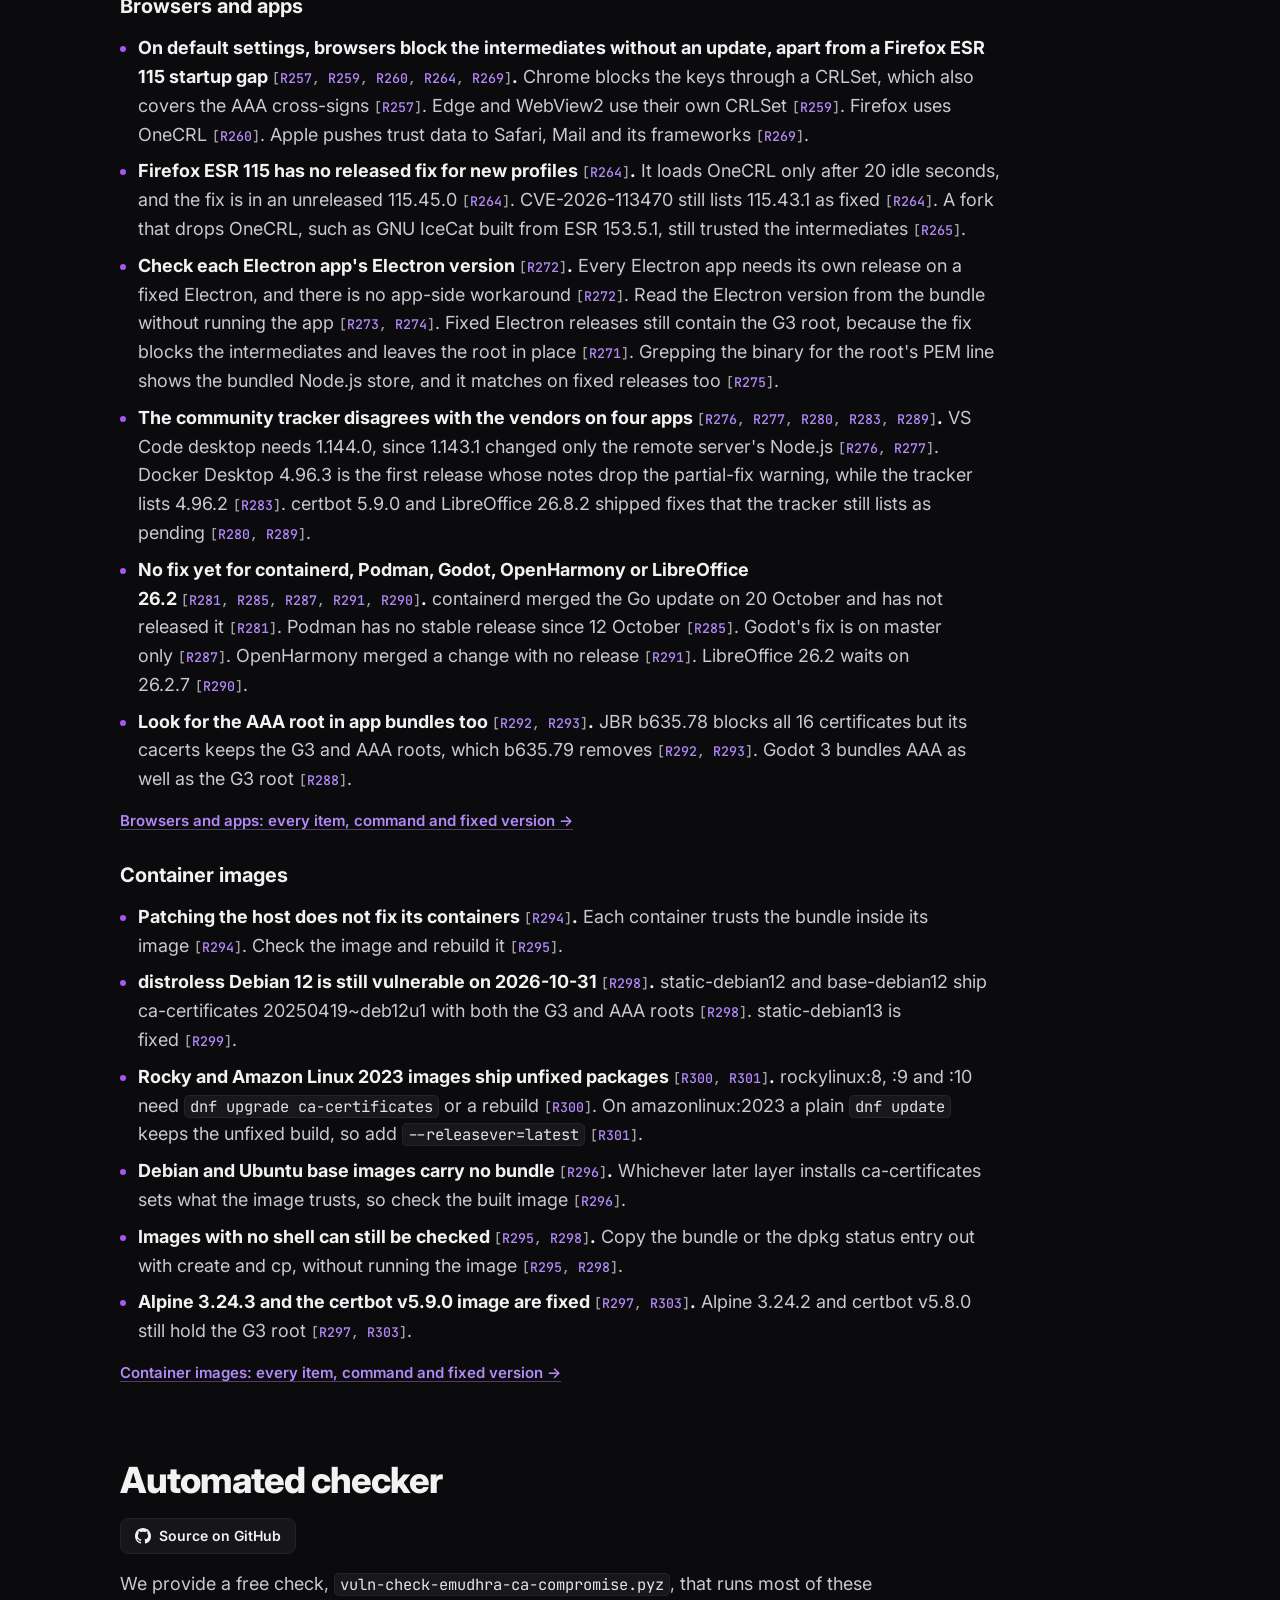
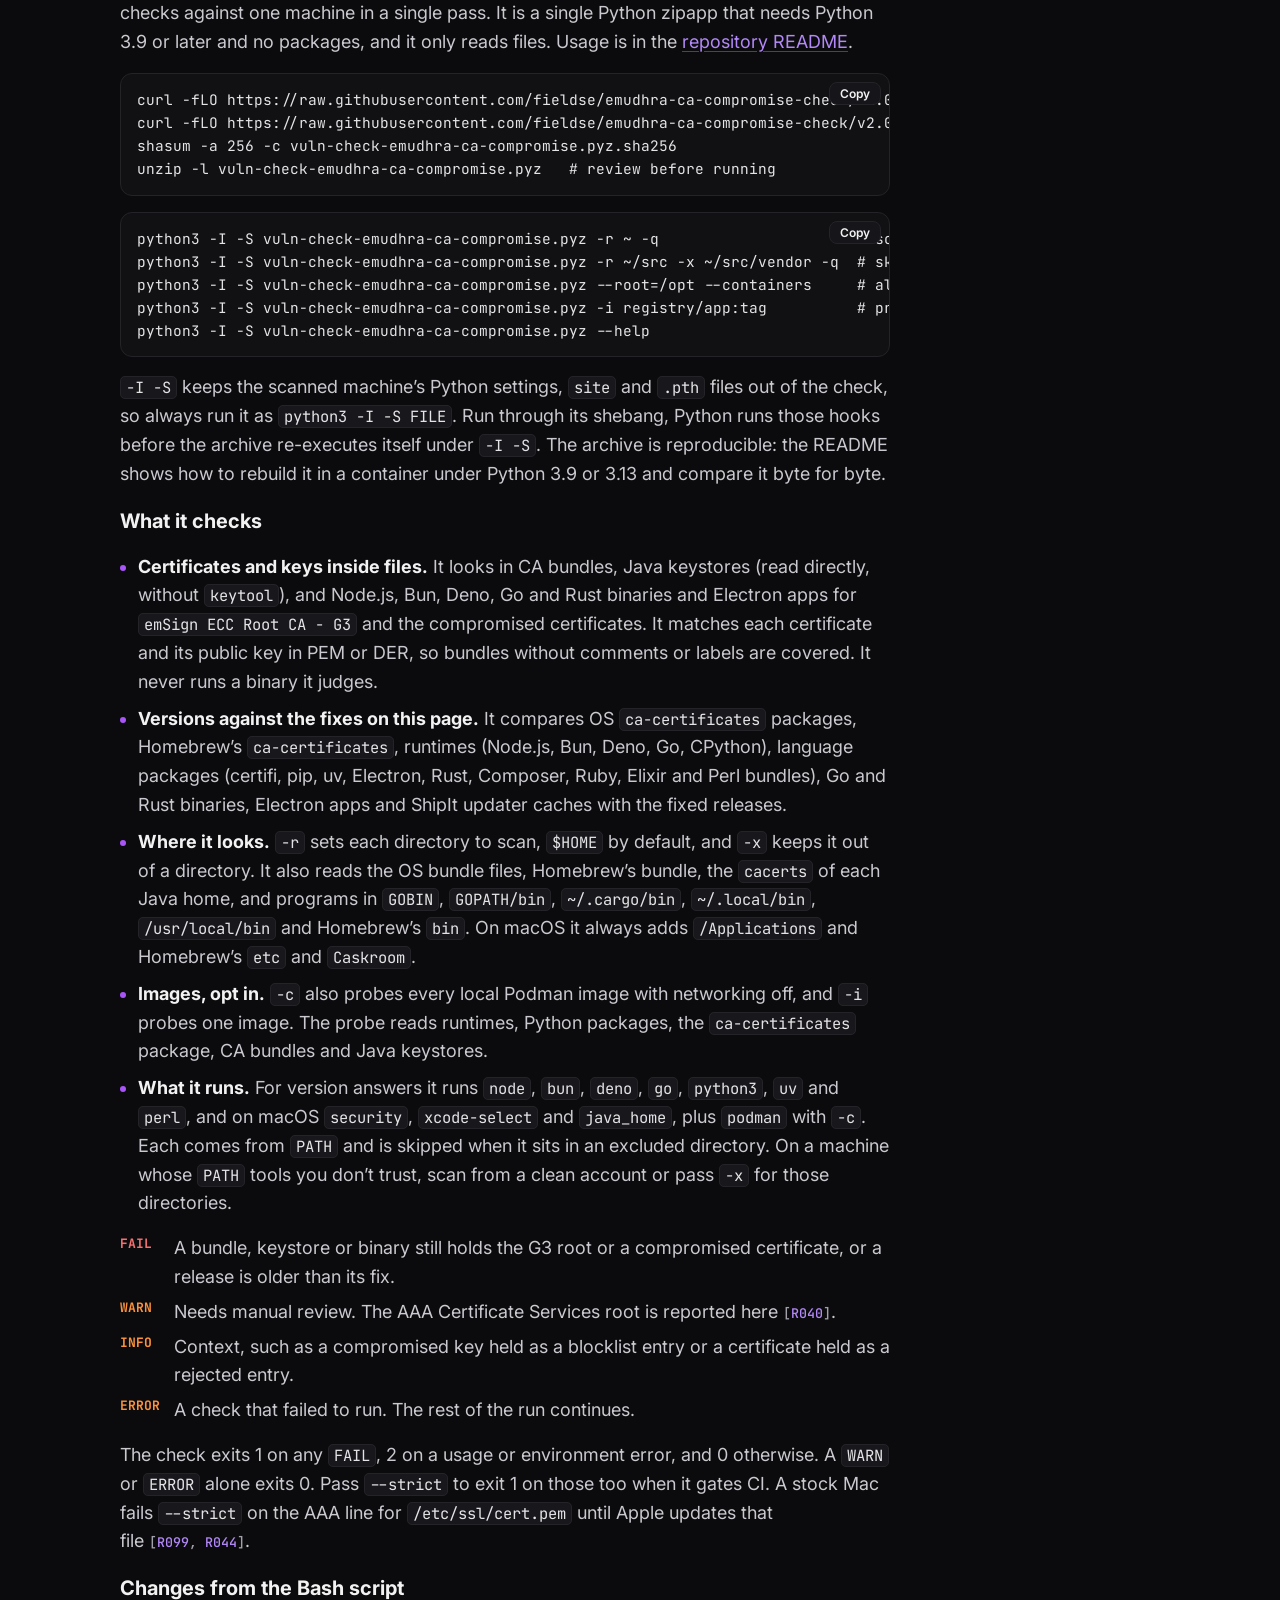
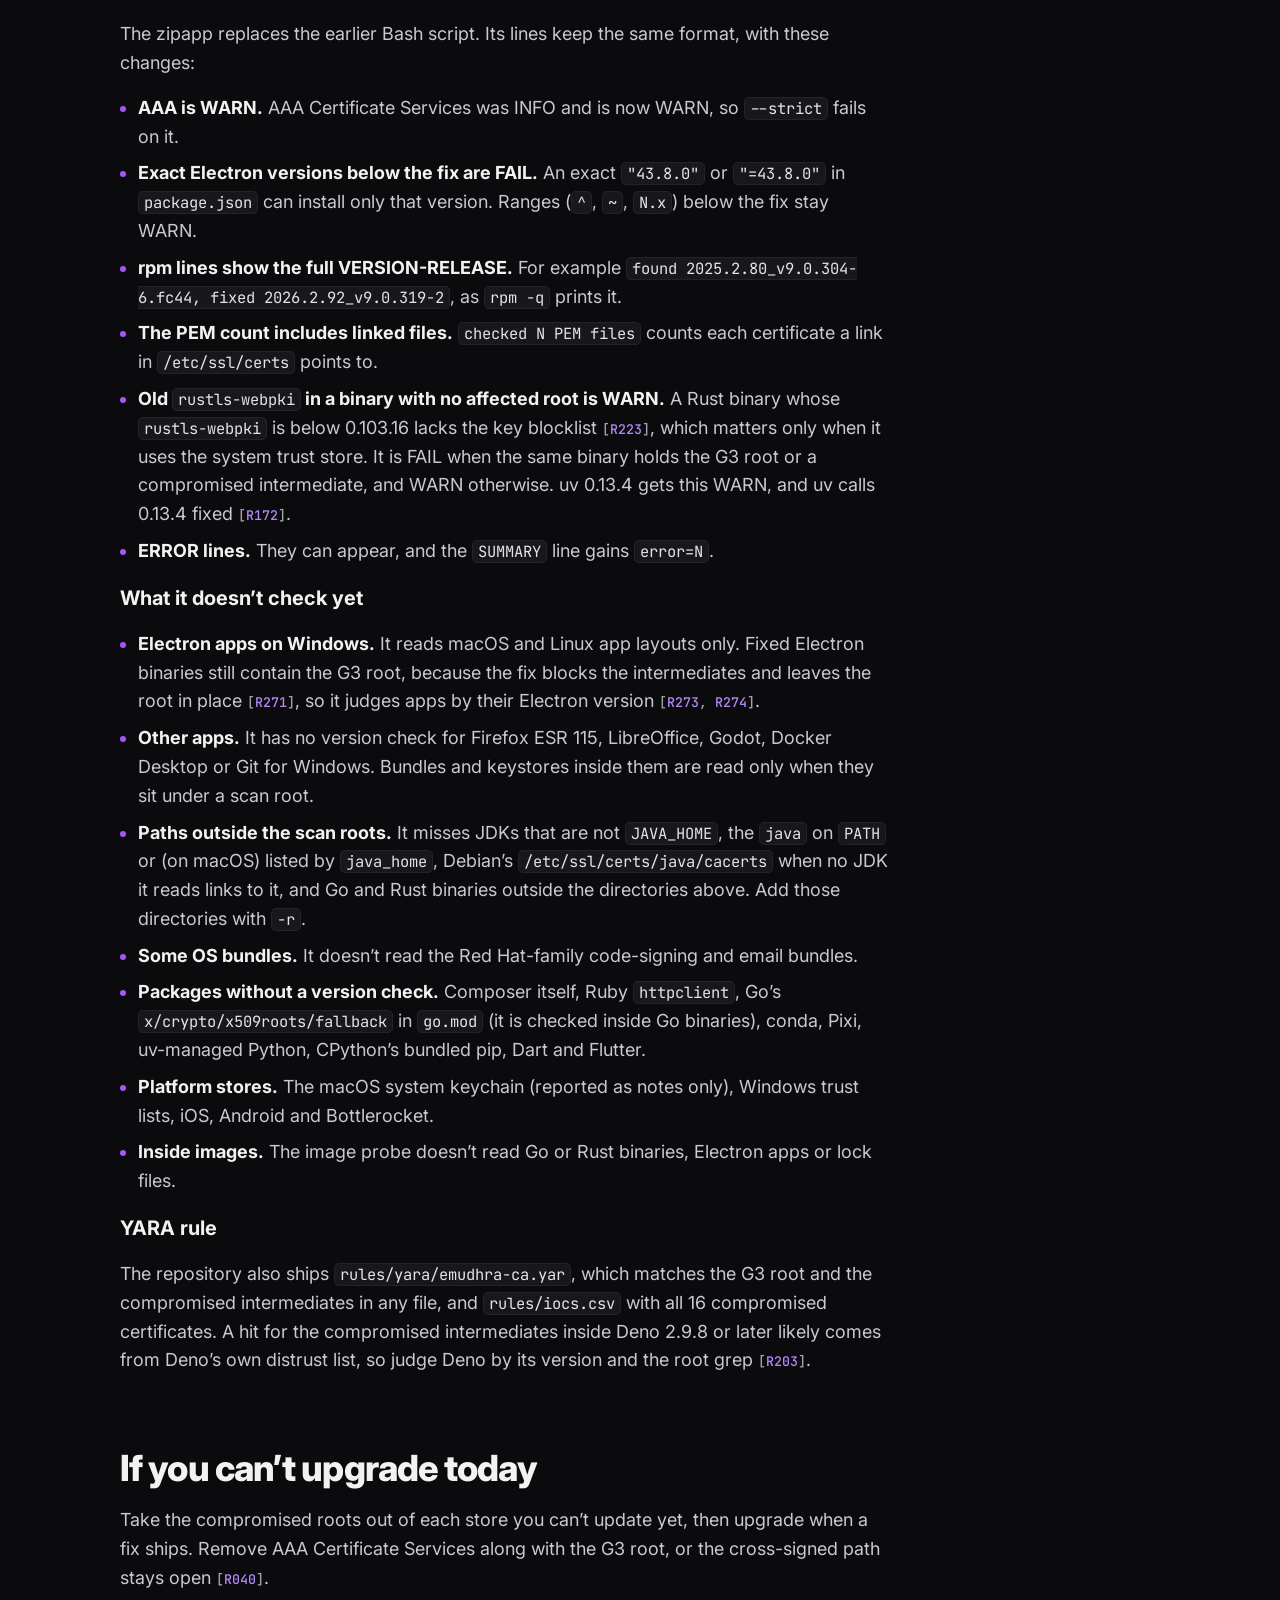
==== commit 558dab08: "(fix) Report a rejected-only TRUSTED CERTIFICATE entry as INFO An OpenSSL TRUSTED CERTIFICATE block " ====
--- a/index.html
+++ b/index.html
@@ -415,7 +415,7 @@
     <dl class="levels">
       <dt class="fail">FAIL</dt><dd>A bundle, keystore or binary still holds the G3 root or a compromised certificate, or a release is older than its fix.</dd>
       <dt>WARN</dt><dd>Needs manual review. The AAA Certificate Services root is reported here&nbsp;<span class="rl">[<a href="references.html#r040">R040</a>]</span>.</dd>
-      <dt>INFO</dt><dd>Context, such as a compromised key held as a blocklist entry.</dd>
+      <dt>INFO</dt><dd>Context, such as a compromised key held as a blocklist entry or a certificate held as a rejected entry.</dd>
       <dt>ERROR</dt><dd>A check that failed to run. The rest of the run continues.</dd>
     </dl>
     <p>The check exits 1 on any <code>FAIL</code>, 2 on a usage or environment error, and 0 otherwise. A <code>WARN</code> or <code>ERROR</code> alone exits 0. Pass <code>--strict</code> to exit 1 on those too when it gates CI. A stock Mac fails <code>--strict</code> on the AAA line for <code>/etc/ssl/cert.pem</code> until Apple updates that file&nbsp;<span class="rl">[<a href="references.html#r099">R099</a>, <a href="references.html#r044">R044</a>]</span>.</p>
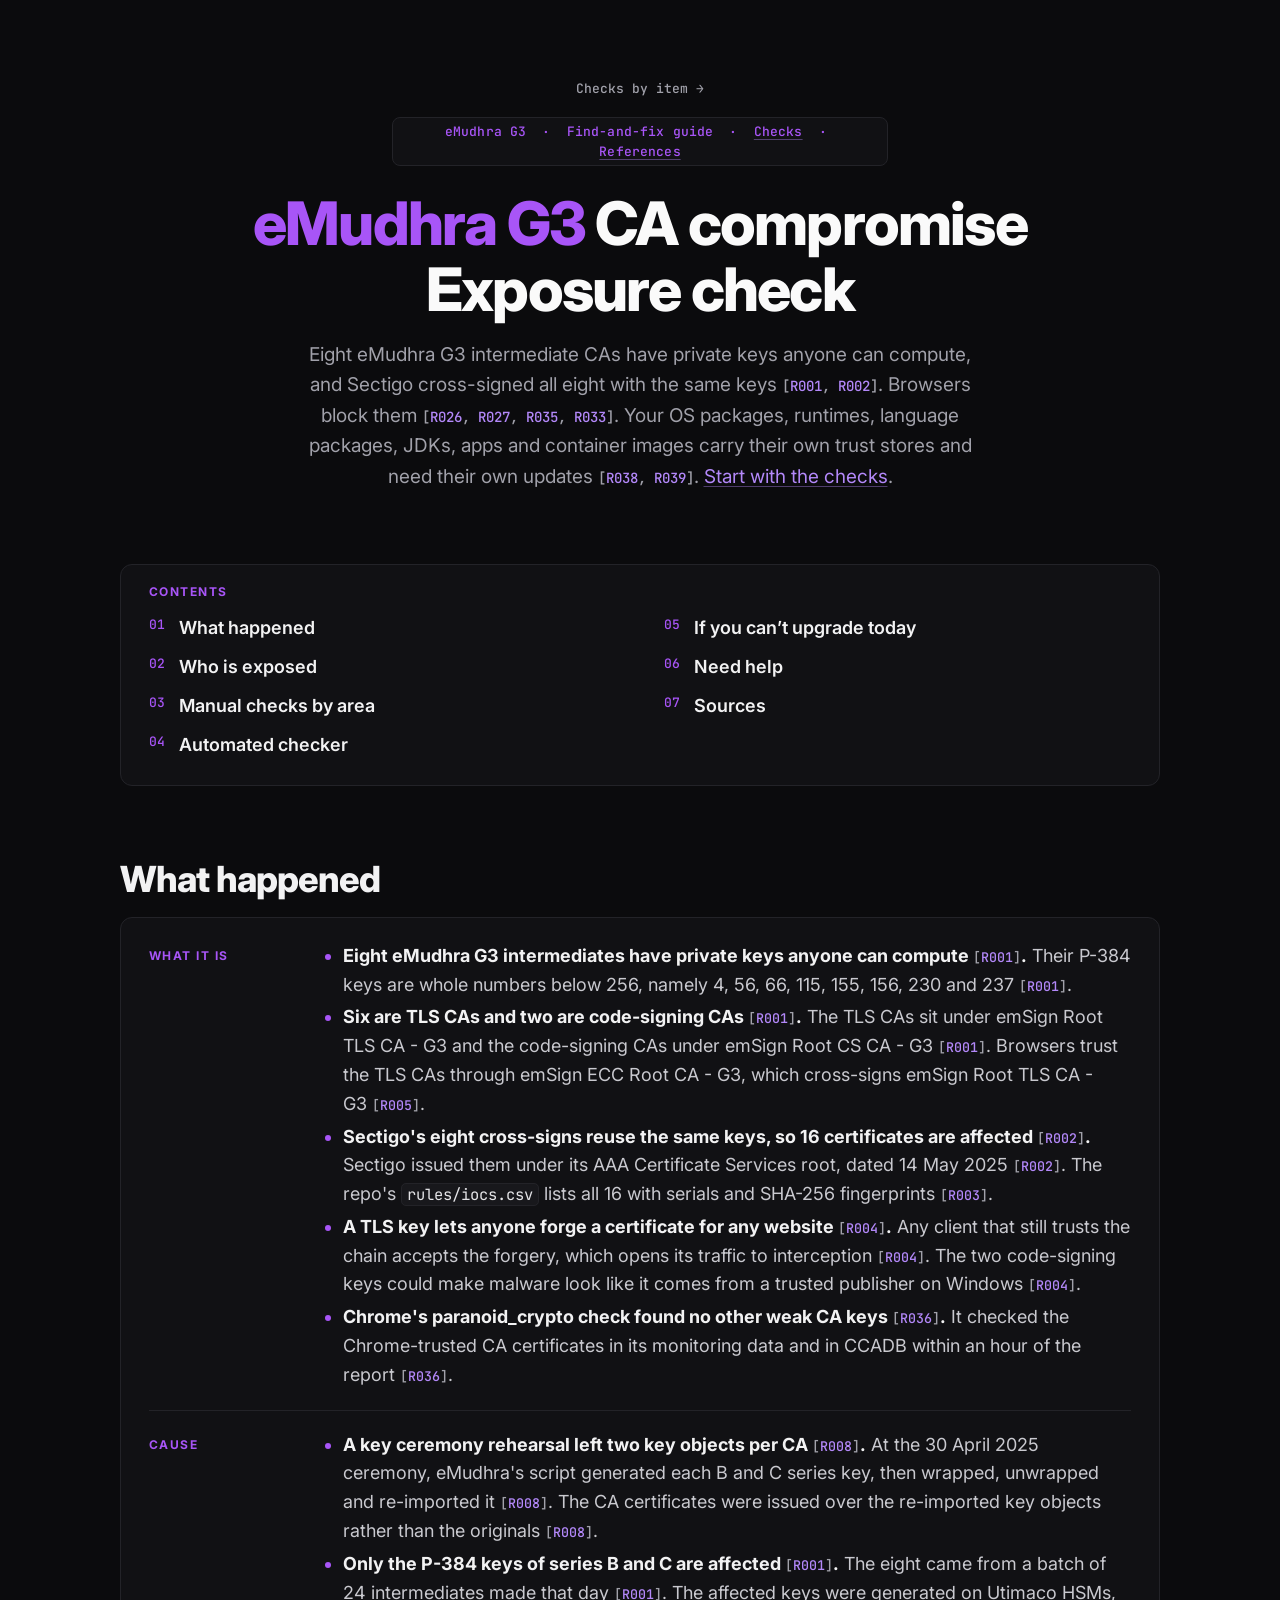
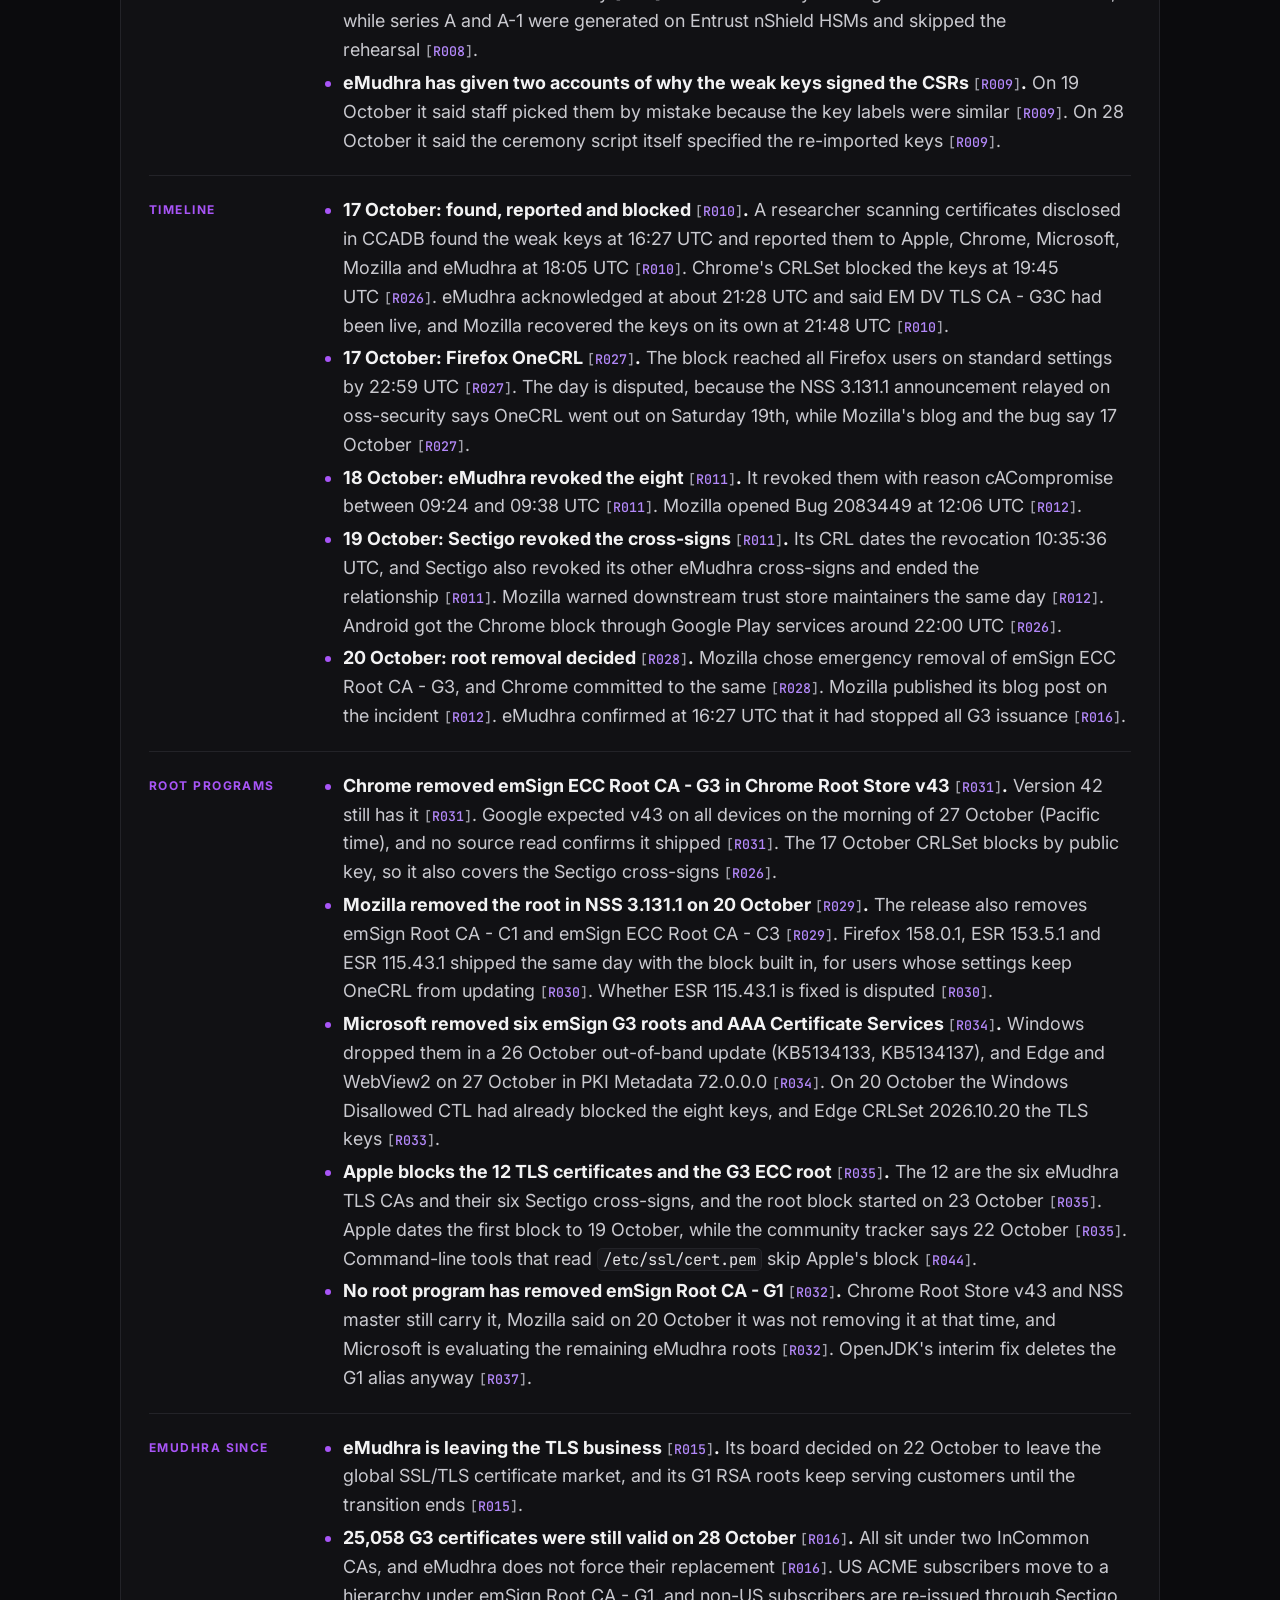
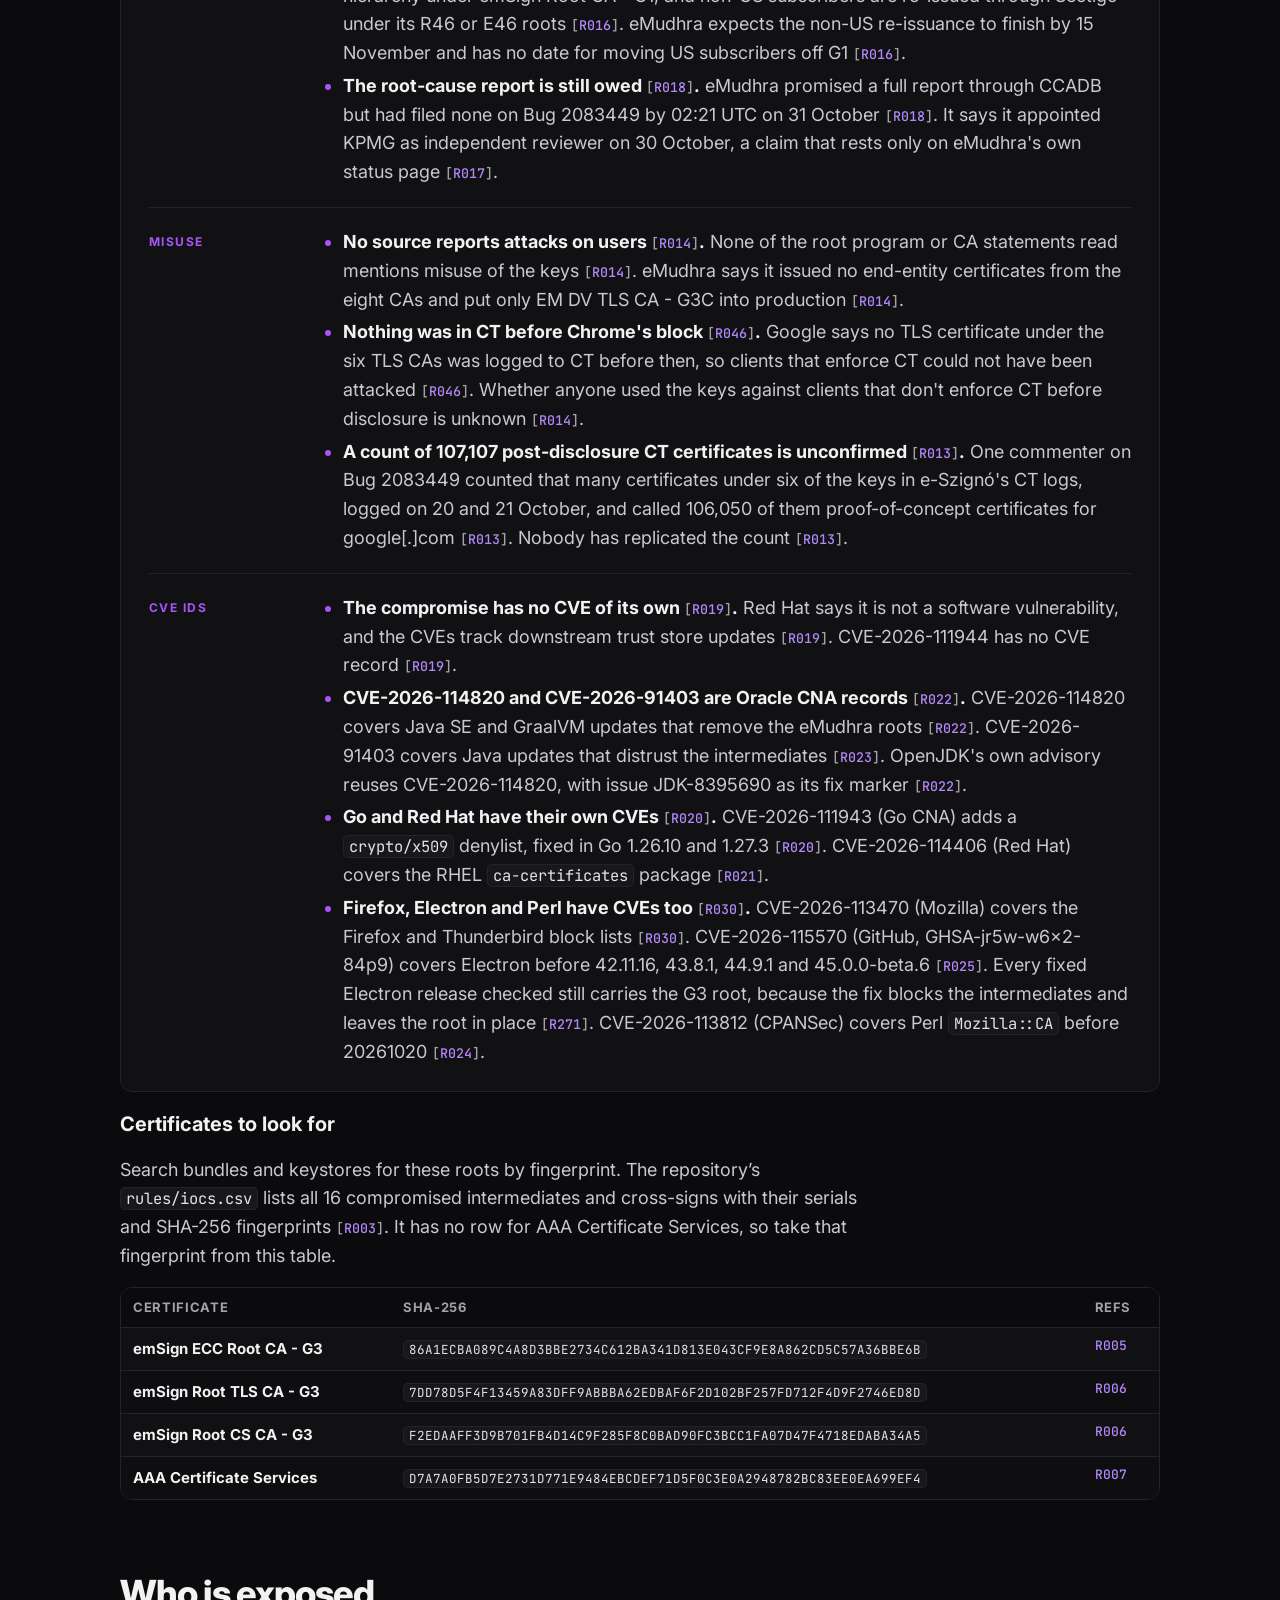
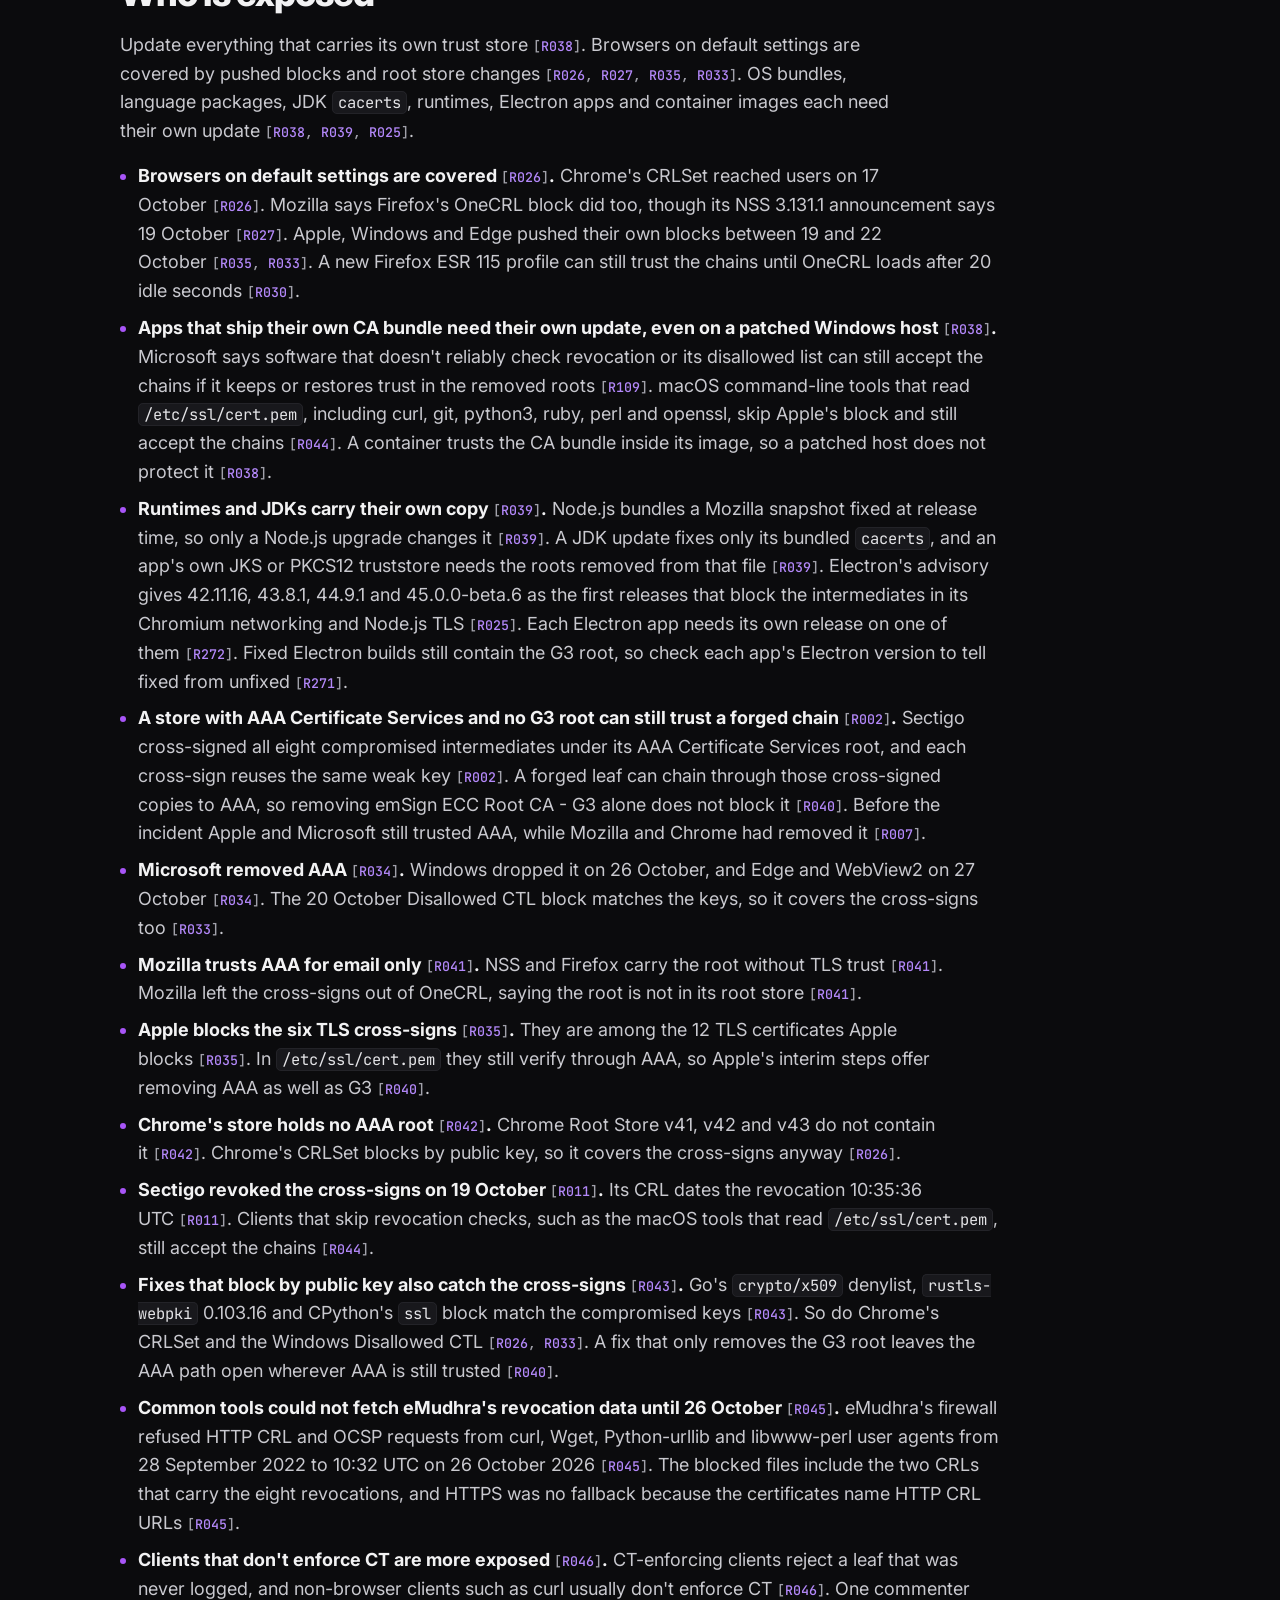
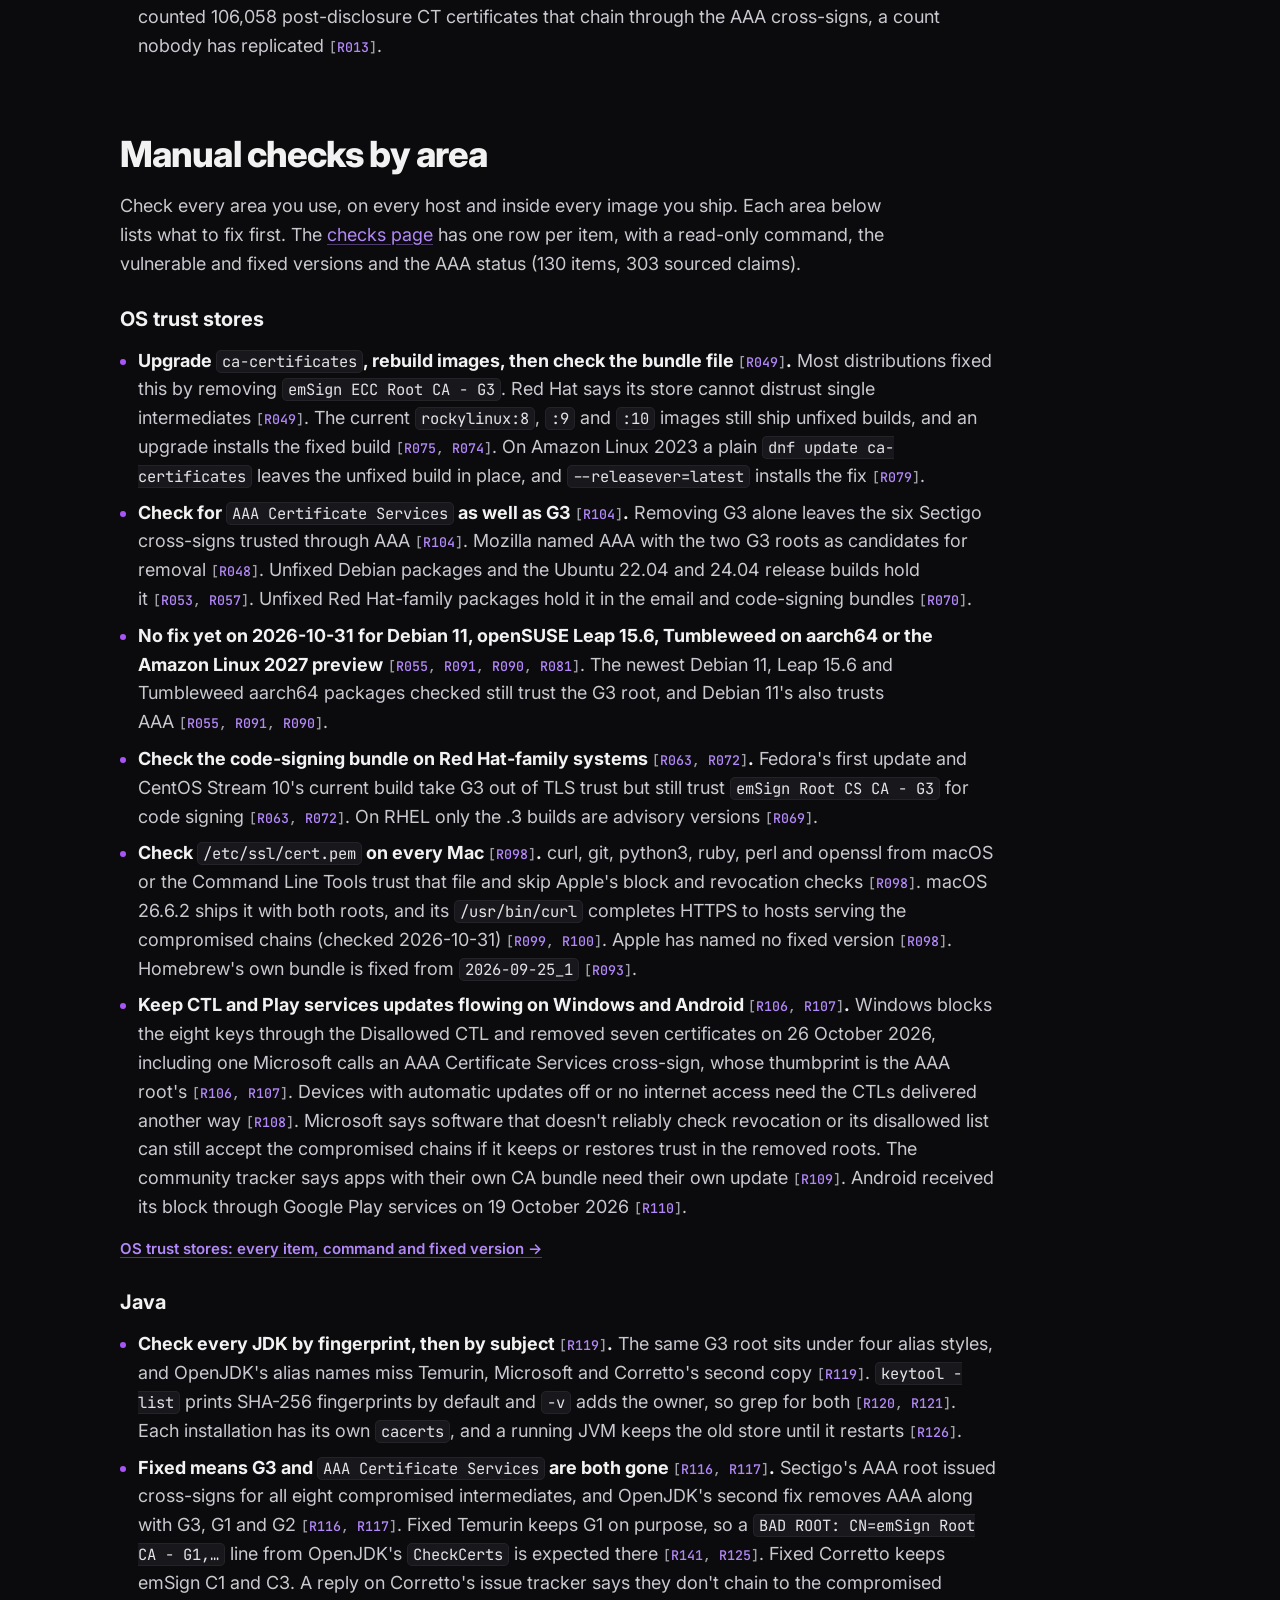
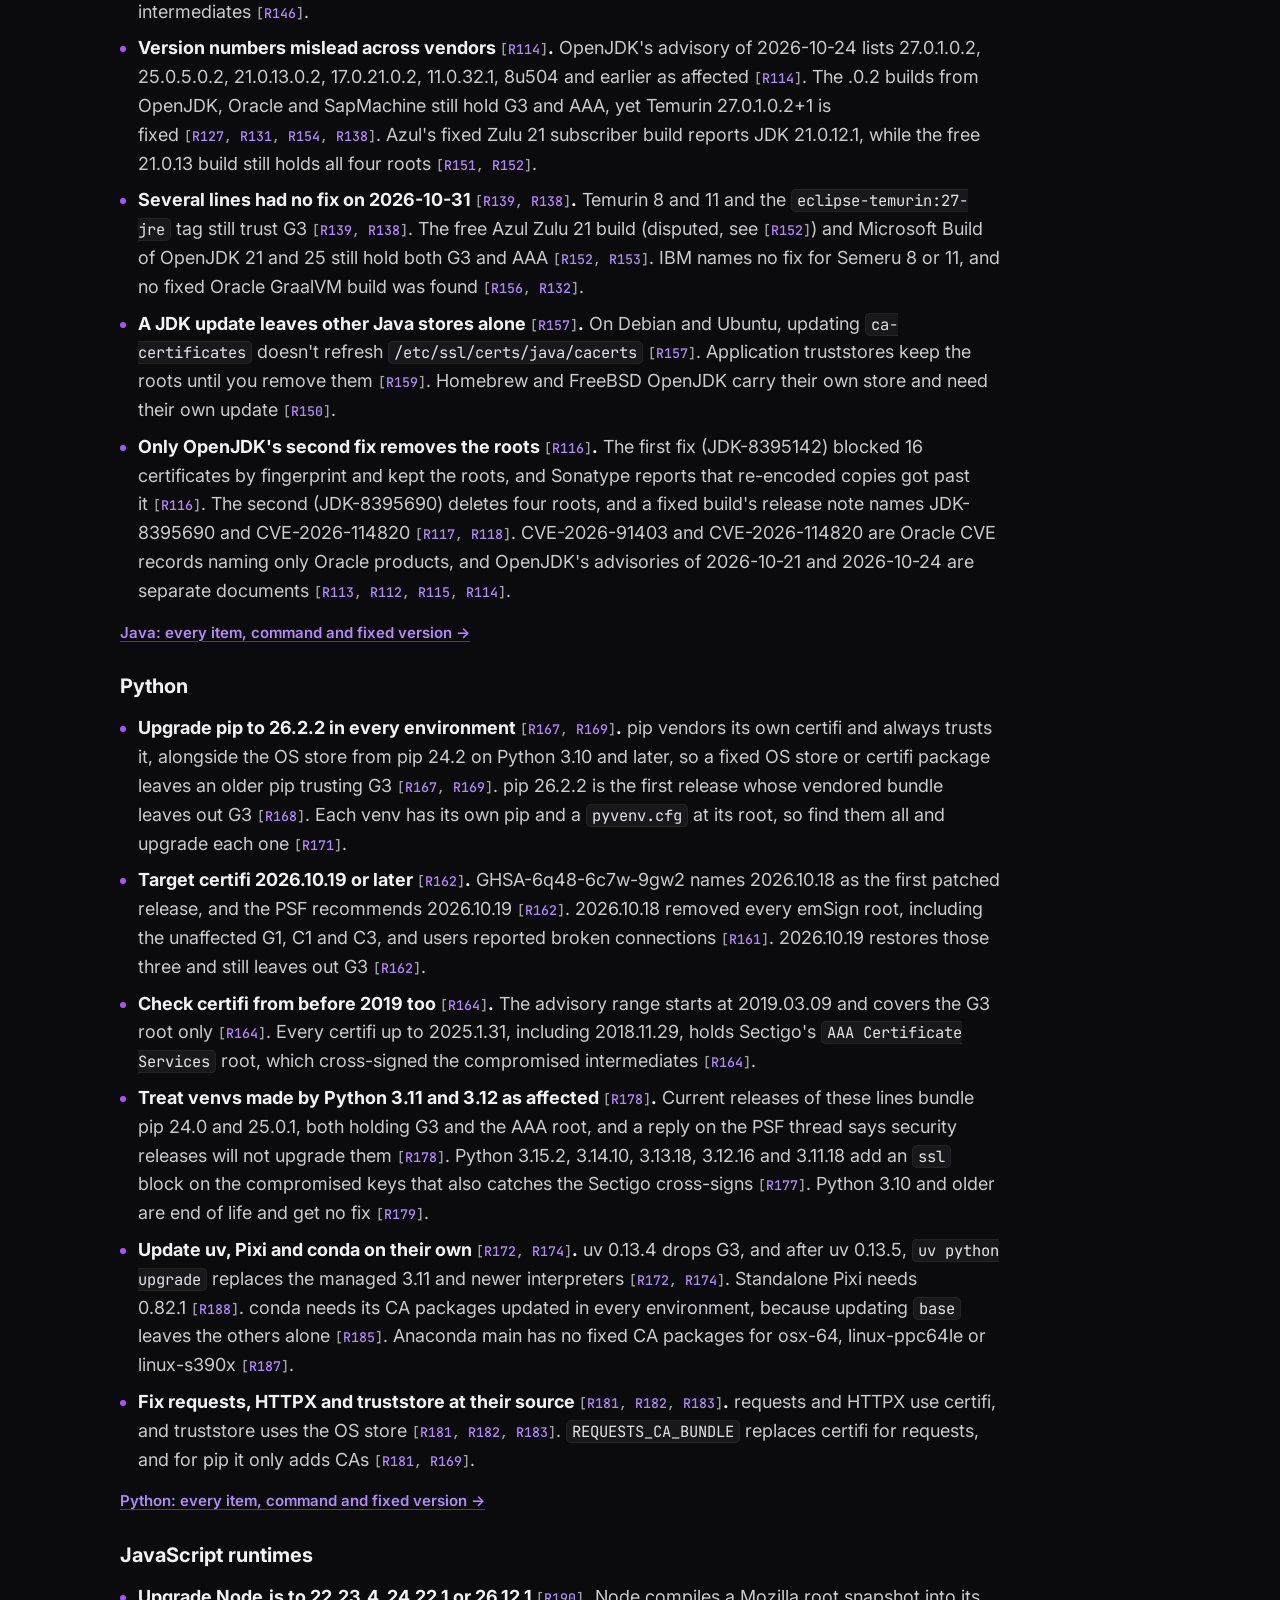
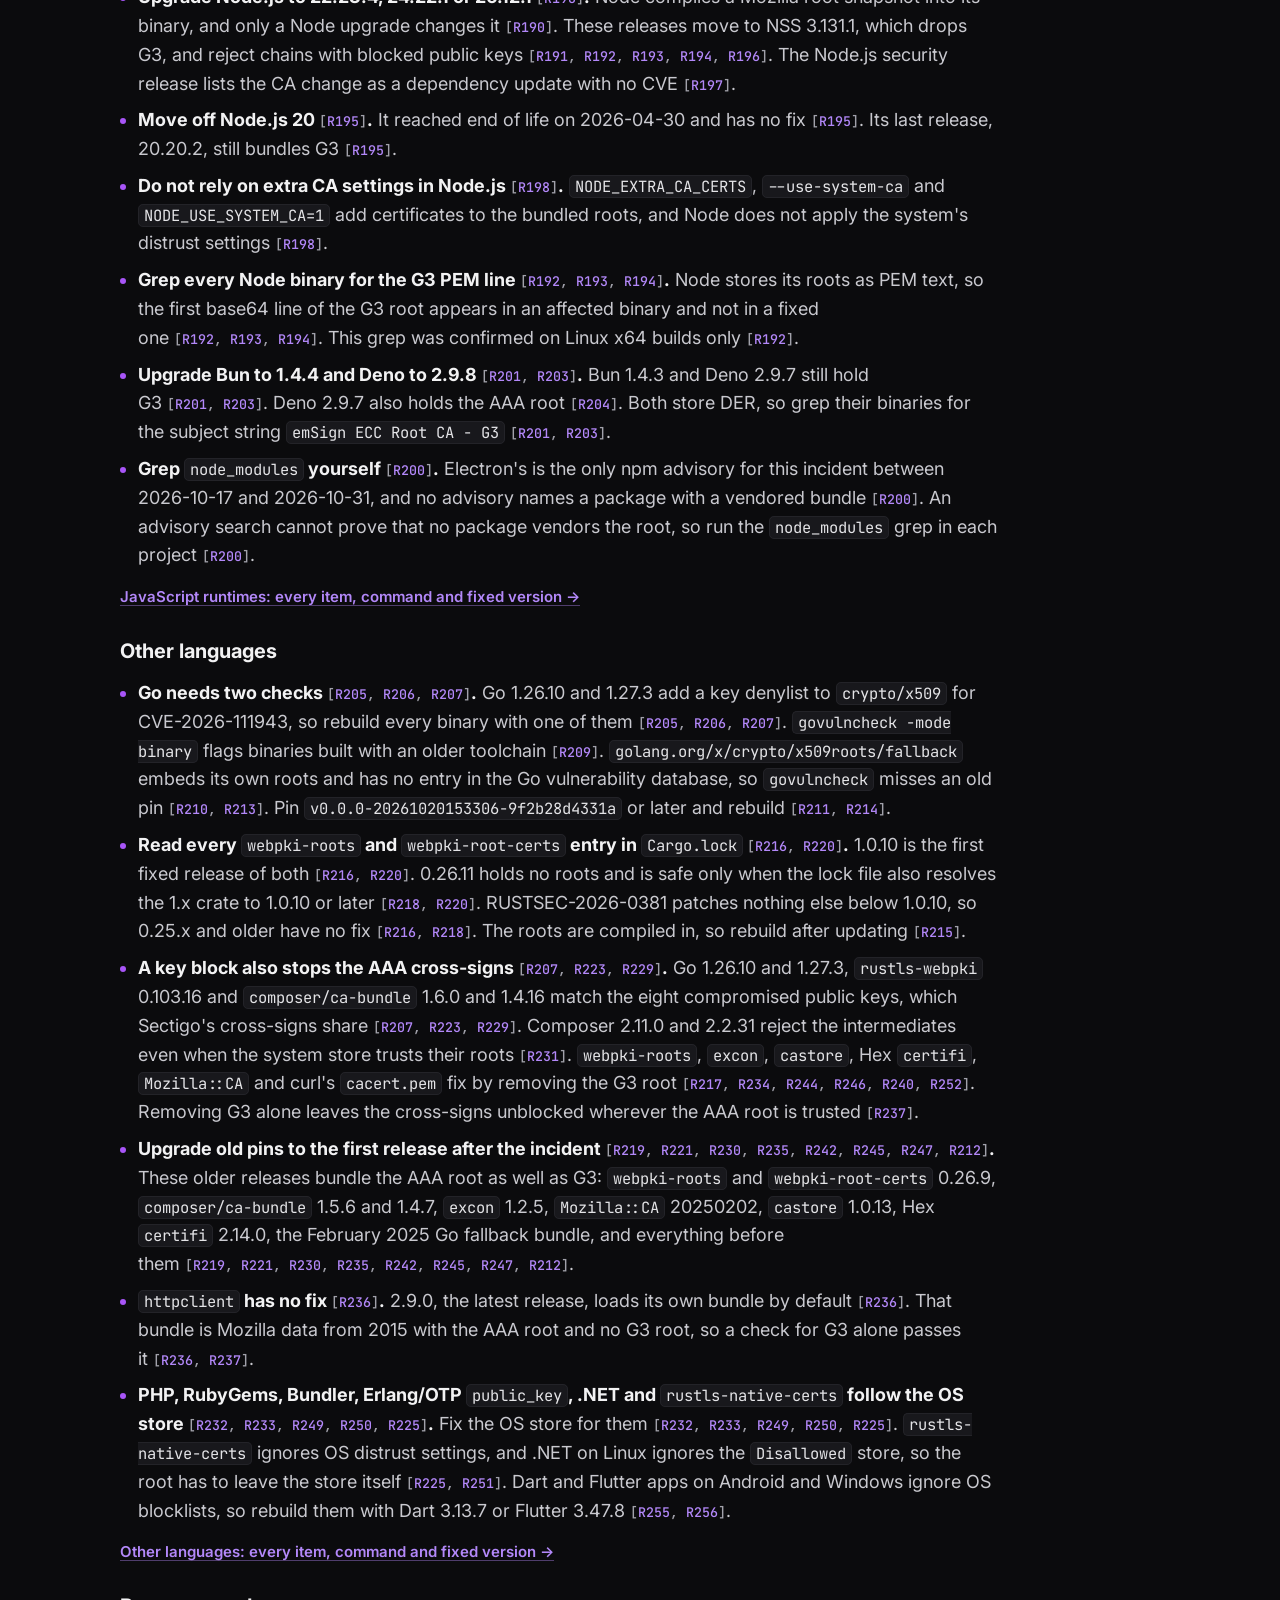
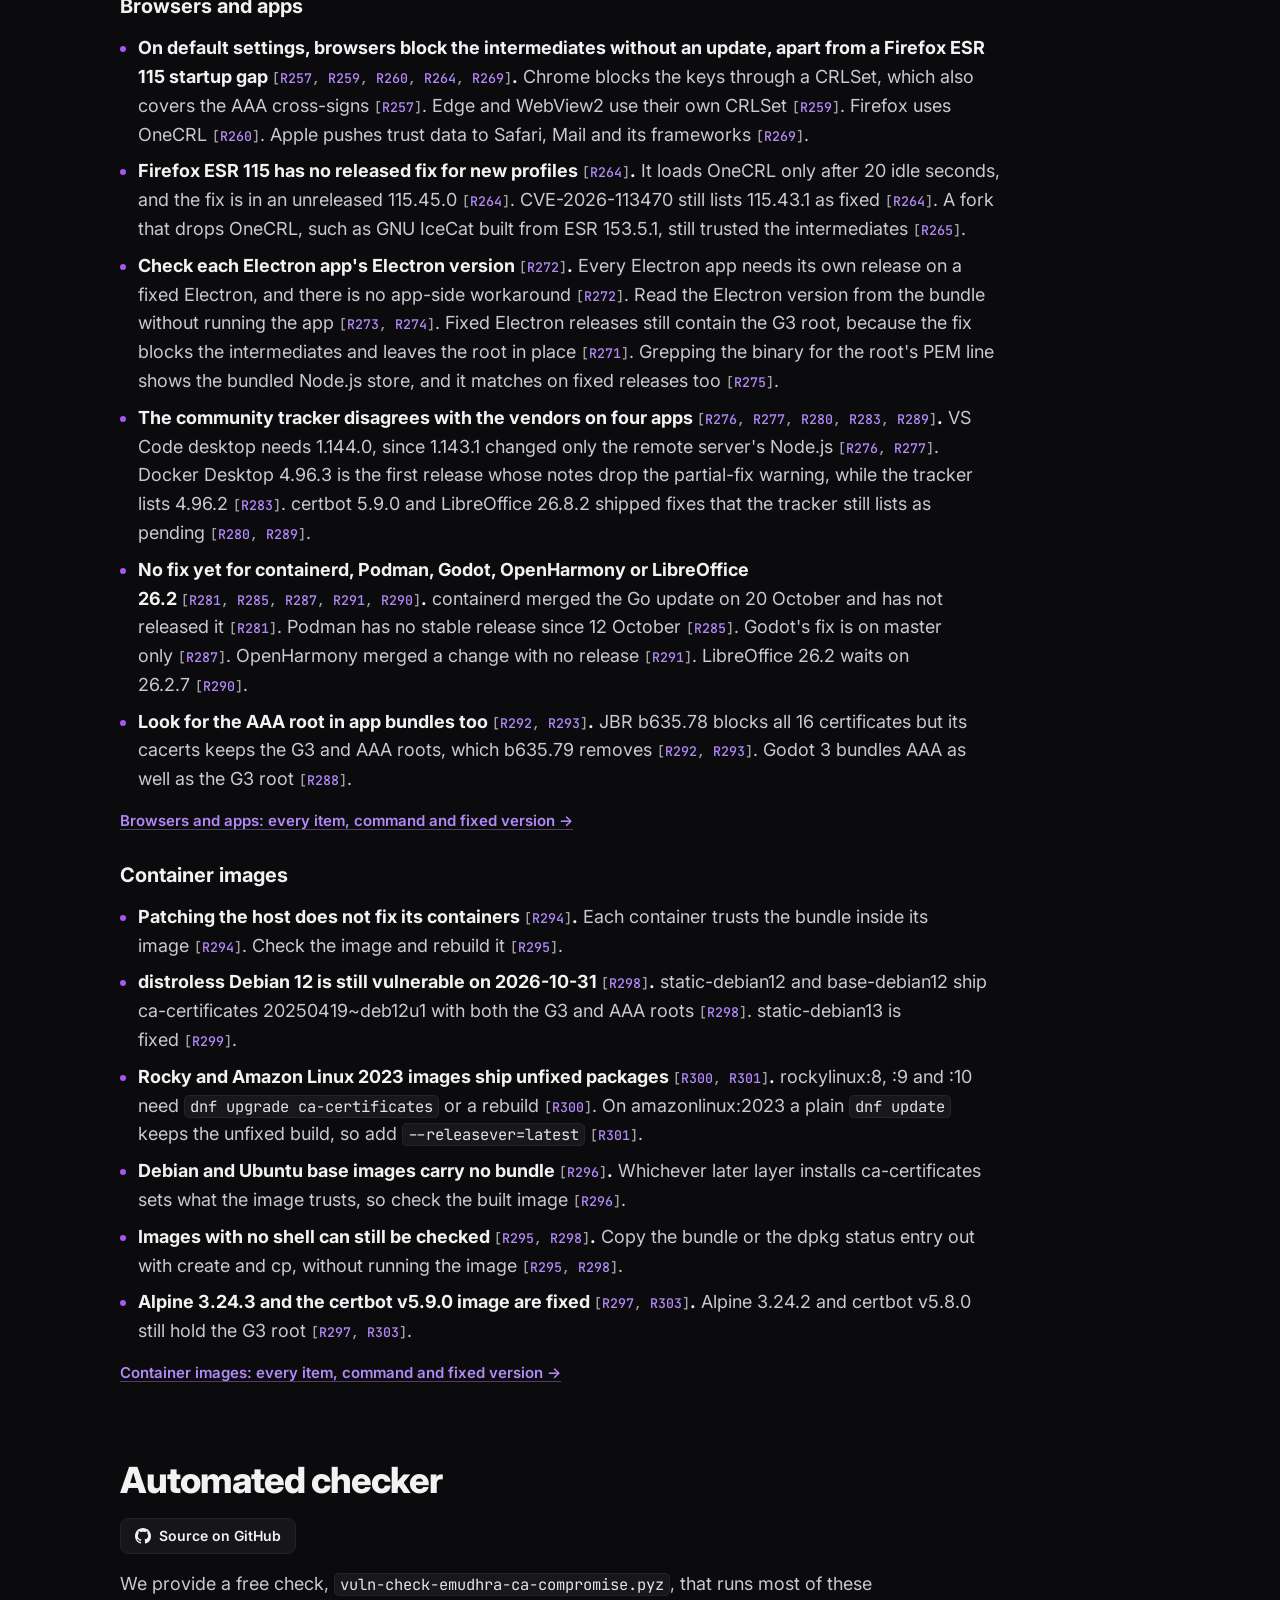
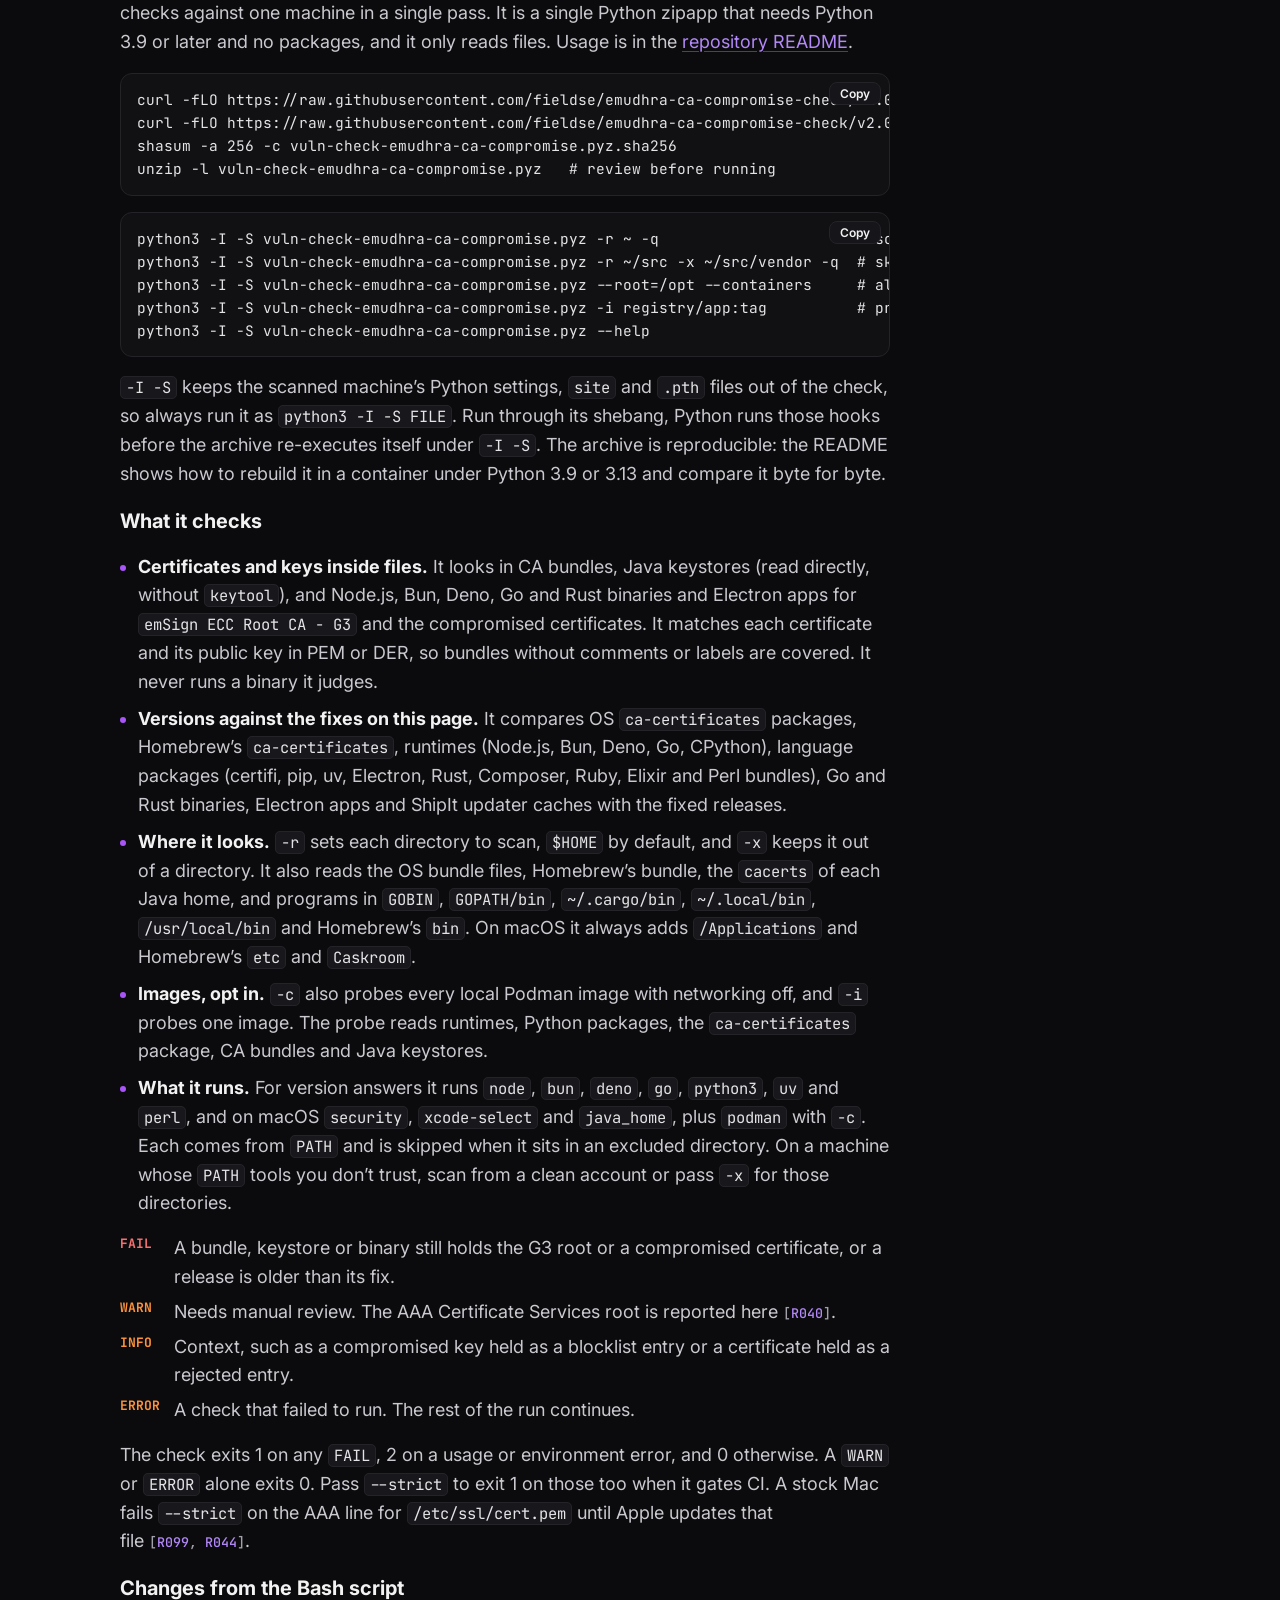
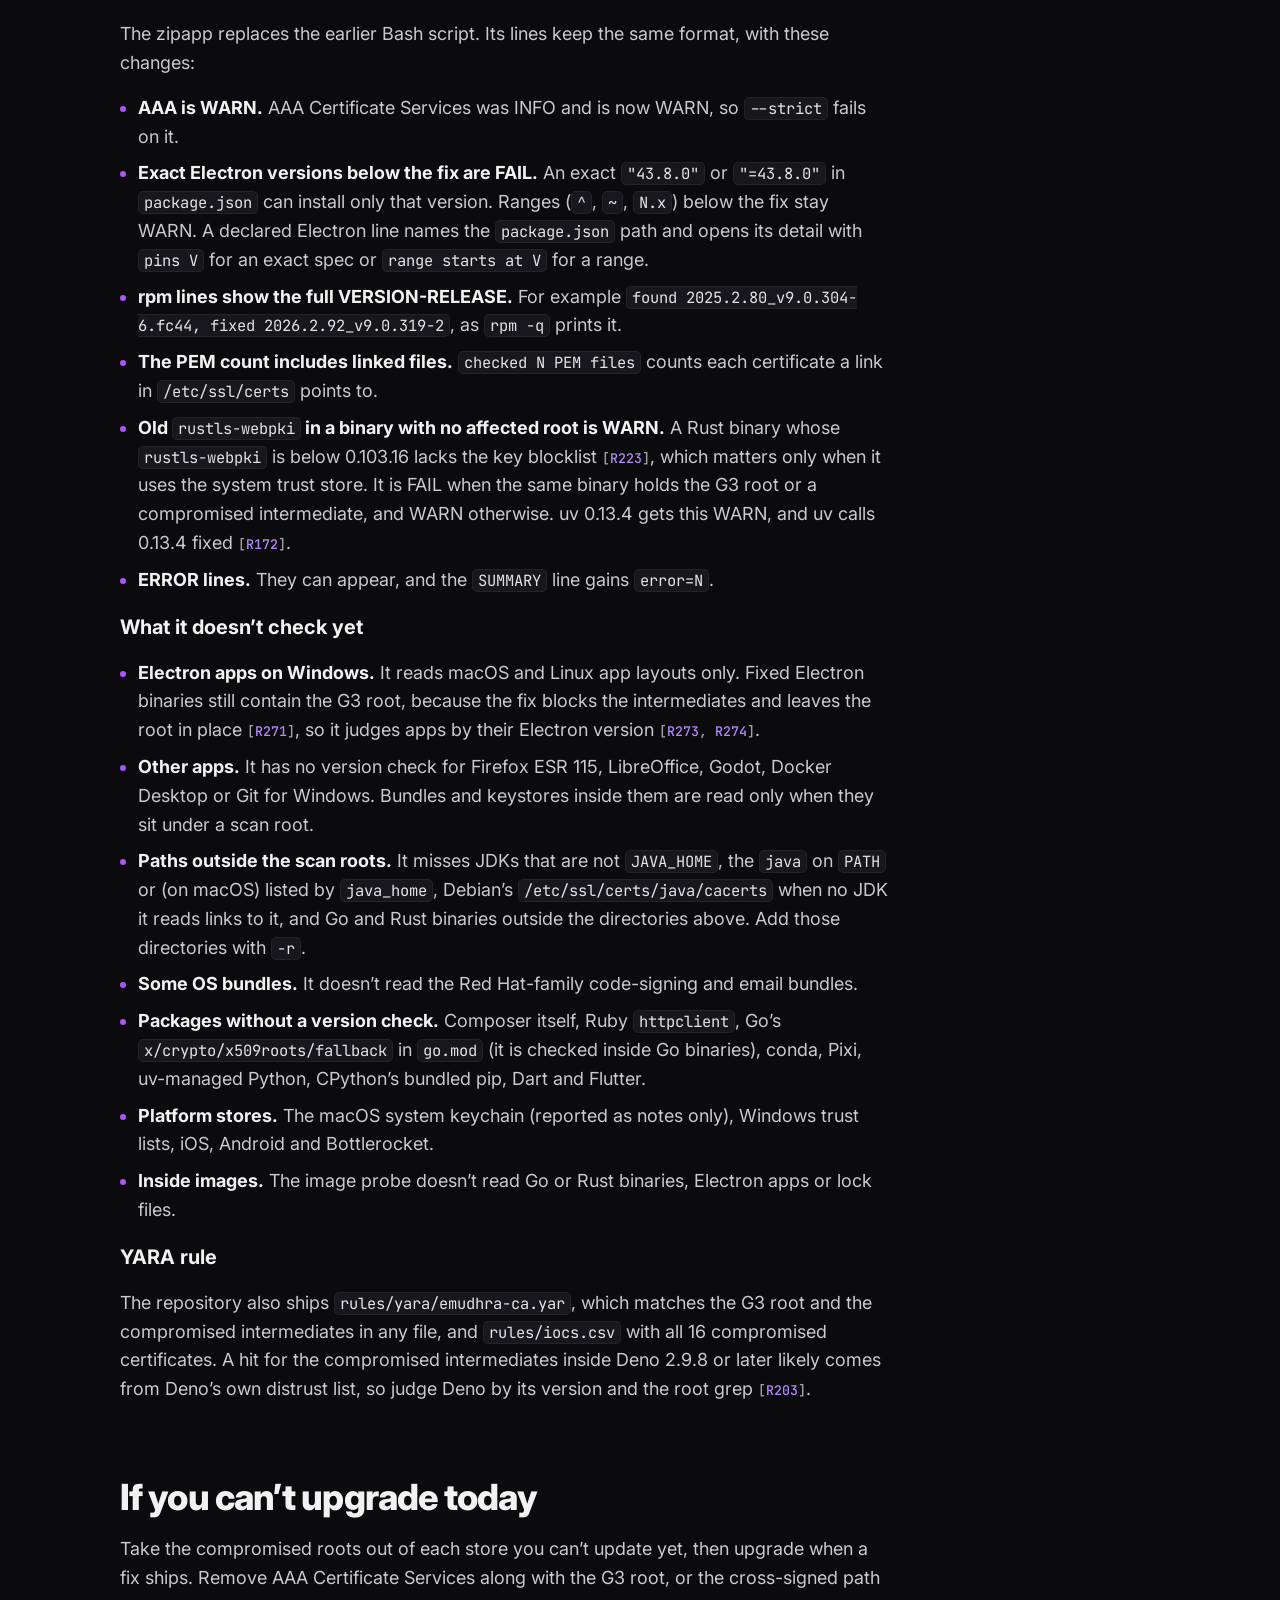
==== commit 3f79a1e5: "(fix) Keep Electron spec wording out of the package.json location Declared Electron lines put "decla" ====
--- a/index.html
+++ b/index.html
@@ -423,7 +423,7 @@
     <p>The zipapp replaces the earlier Bash script. Its lines keep the same format, with these changes:</p>
     <ul class="notes">
       <li><strong>AAA is WARN.</strong> AAA Certificate Services was INFO and is now WARN, so <code>--strict</code> fails on it.</li>
-      <li><strong>Exact Electron versions below the fix are FAIL.</strong> An exact <code>"43.8.0"</code> or <code>"=43.8.0"</code> in <code>package.json</code> can install only that version. Ranges (<code>^</code>, <code>~</code>, <code>N.x</code>) below the fix stay WARN.</li>
+      <li><strong>Exact Electron versions below the fix are FAIL.</strong> An exact <code>"43.8.0"</code> or <code>"=43.8.0"</code> in <code>package.json</code> can install only that version. Ranges (<code>^</code>, <code>~</code>, <code>N.x</code>) below the fix stay WARN. A declared Electron line names the <code>package.json</code> path and opens its detail with <code>pins V</code> for an exact spec or <code>range starts at V</code> for a range.</li>
       <li><strong>rpm lines show the full VERSION-RELEASE.</strong> For example <code>found 2025.2.80_v9.0.304-6.fc44, fixed 2026.2.92_v9.0.319-2</code>, as <code>rpm -q</code> prints it.</li>
       <li><strong>The PEM count includes linked files.</strong> <code>checked N PEM files</code> counts each certificate a link in <code>/etc/ssl/certs</code> points to.</li>
       <li><strong>Old <code>rustls-webpki</code> in a binary with no affected root is WARN.</strong> A Rust binary whose <code>rustls-webpki</code> is below 0.103.16 lacks the key blocklist&nbsp;<span class="rl">[<a href="references.html#r223">R223</a>]</span>, which matters only when it uses the system trust store. It is FAIL when the same binary holds the G3 root or a compromised intermediate, and WARN otherwise. uv 0.13.4 gets this WARN, and uv calls 0.13.4 fixed&nbsp;<span class="rl">[<a href="references.html#r172">R172</a>]</span>.</li>
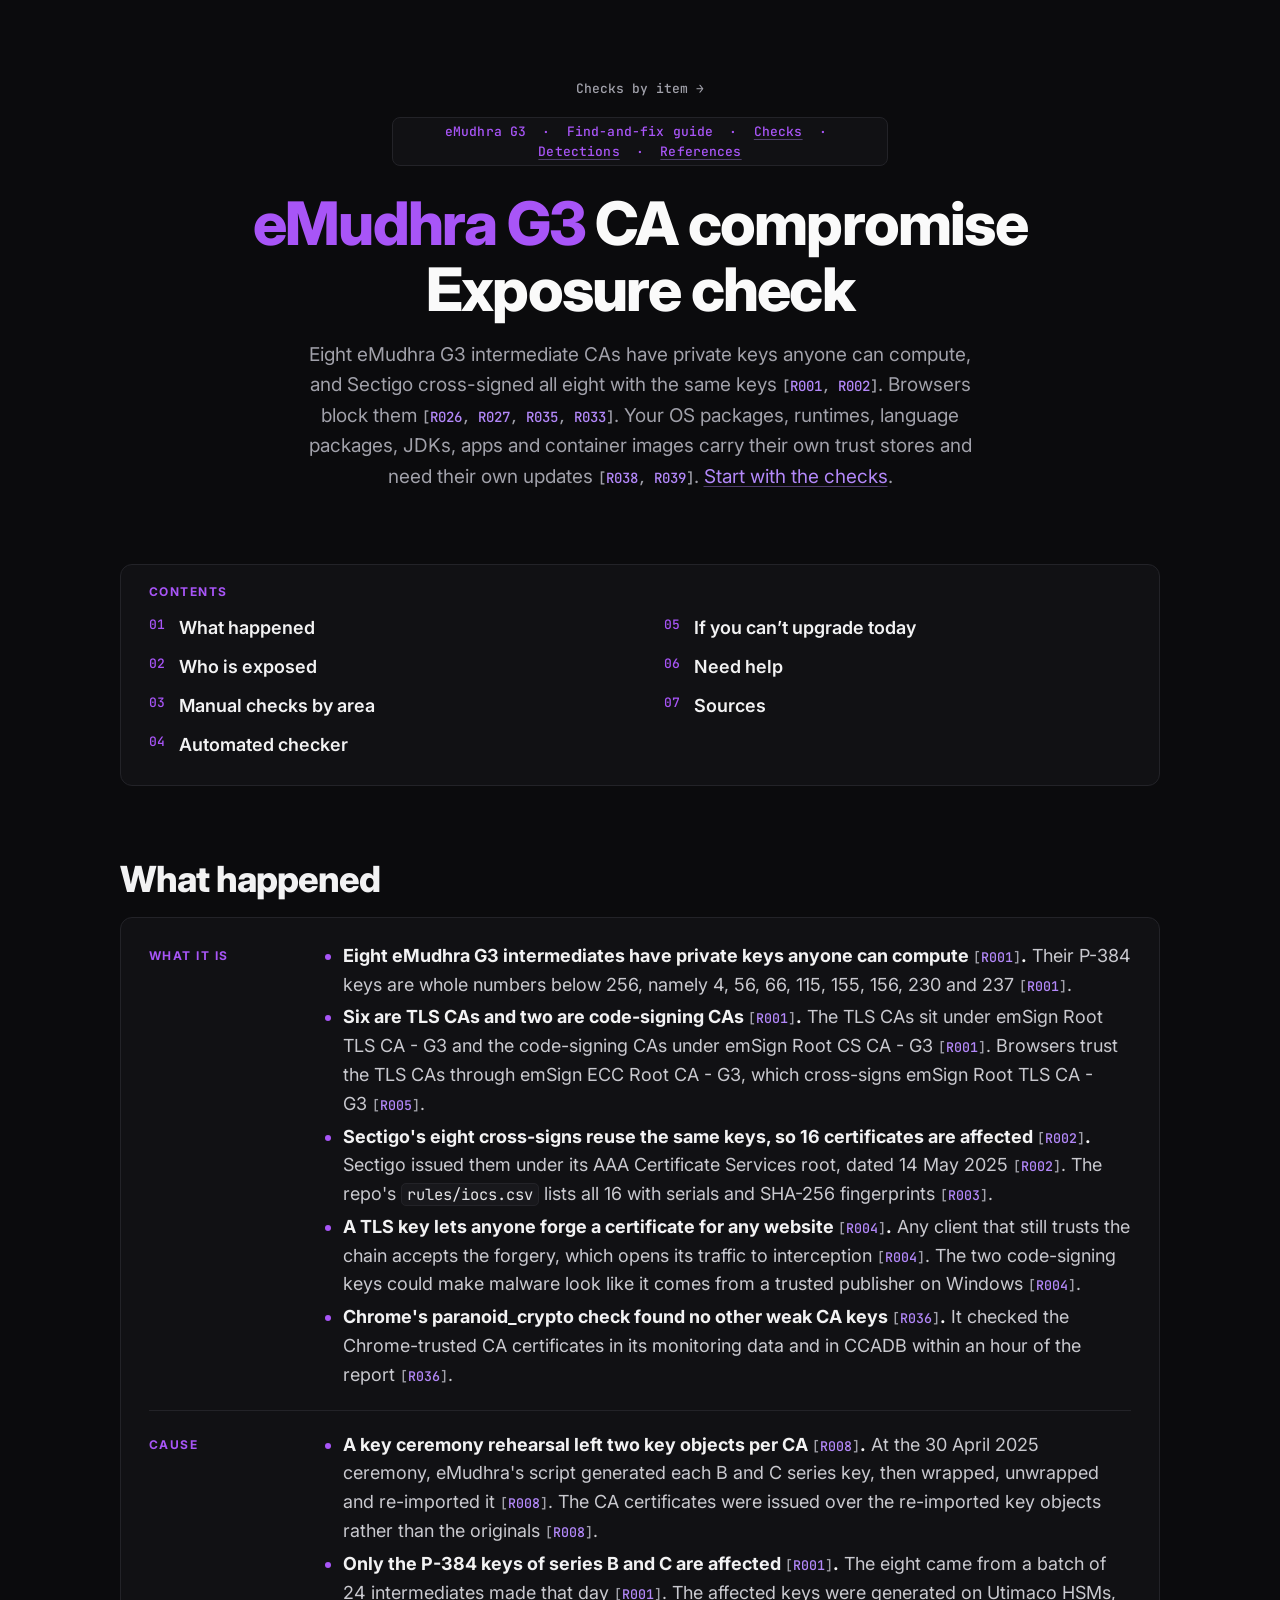
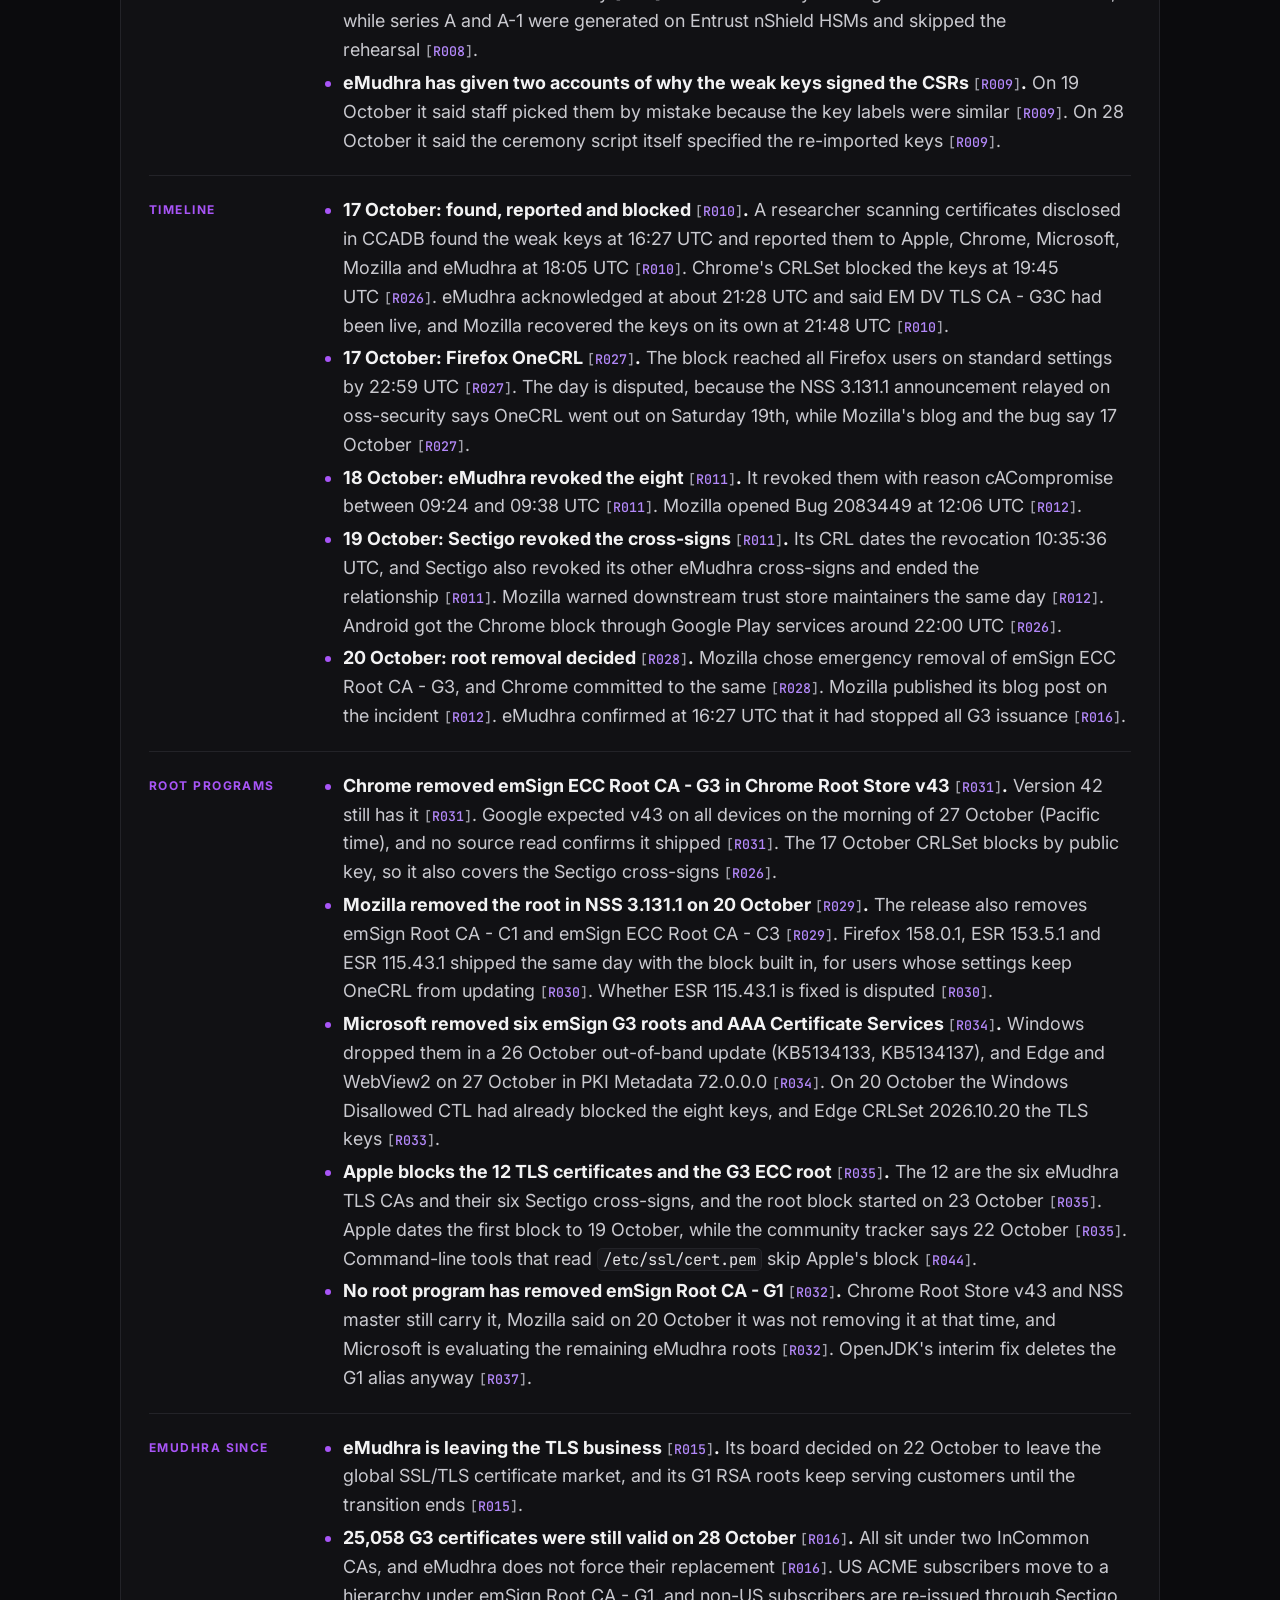
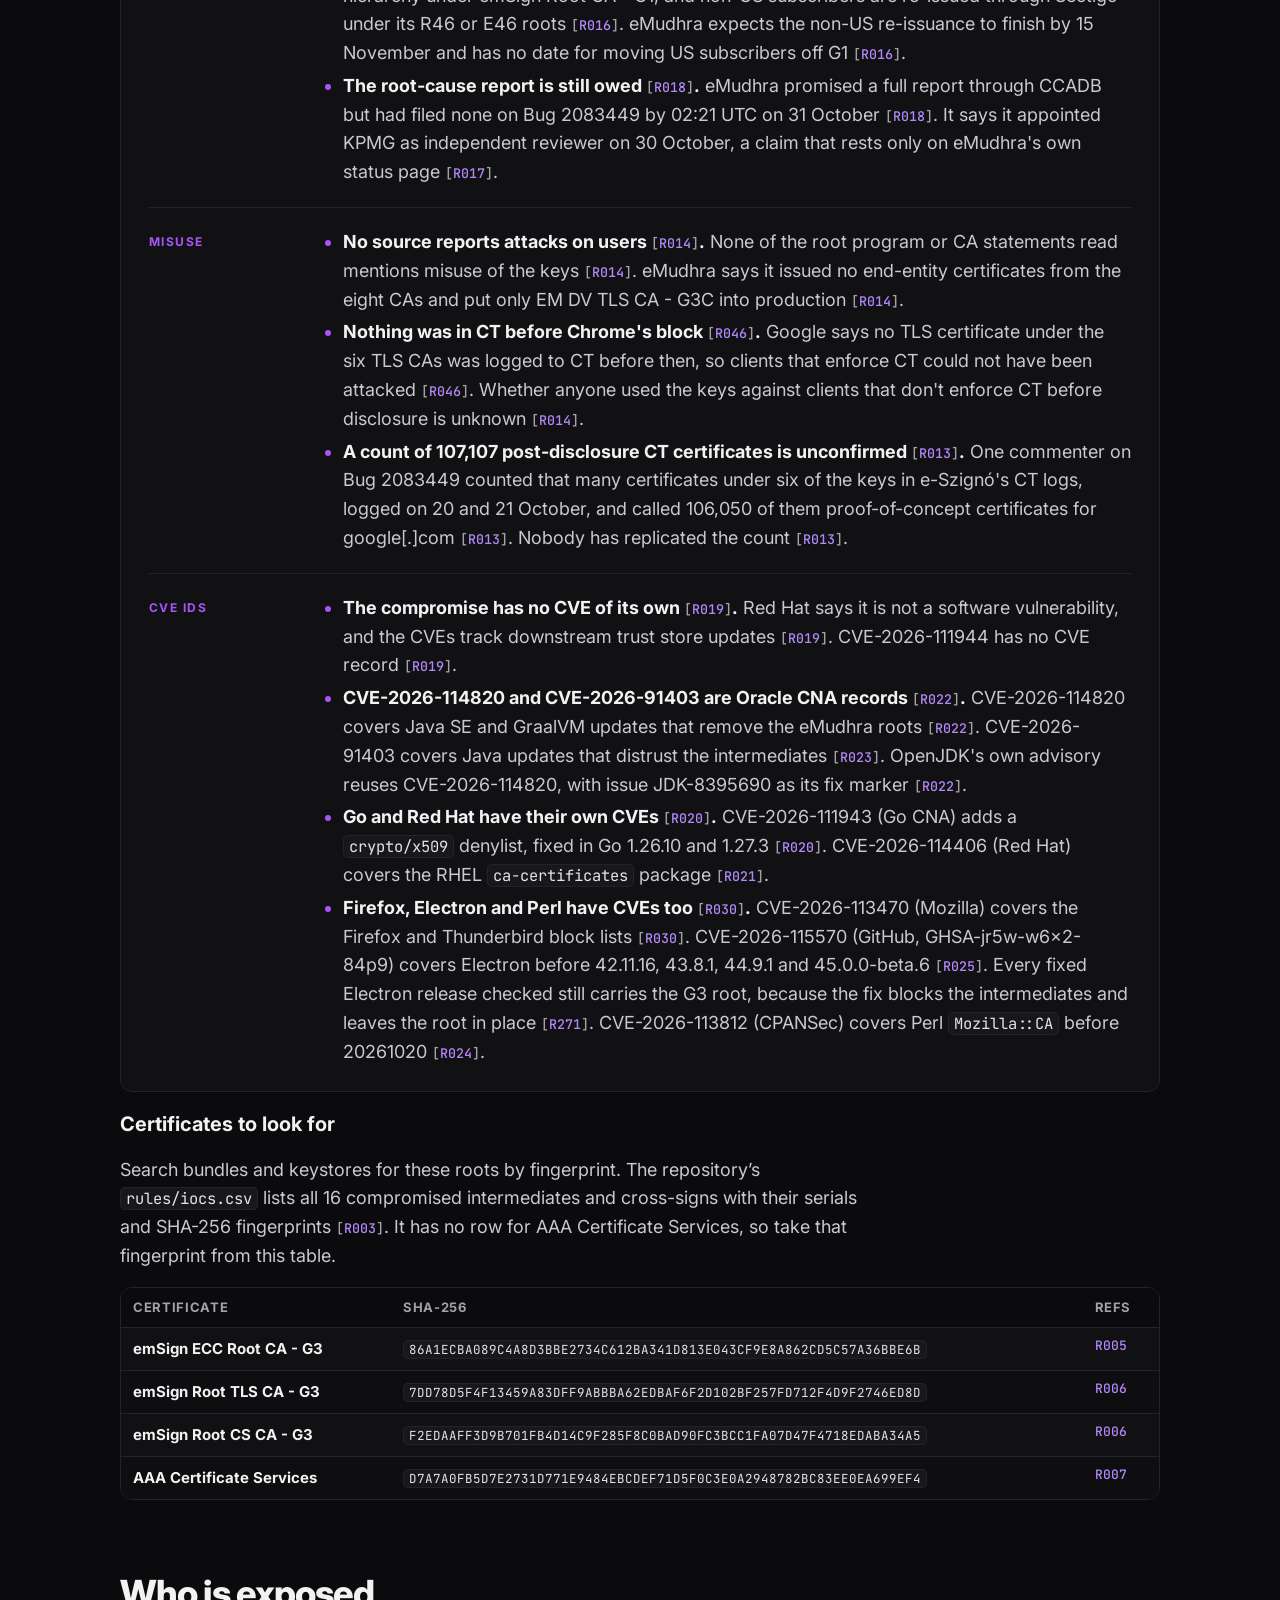
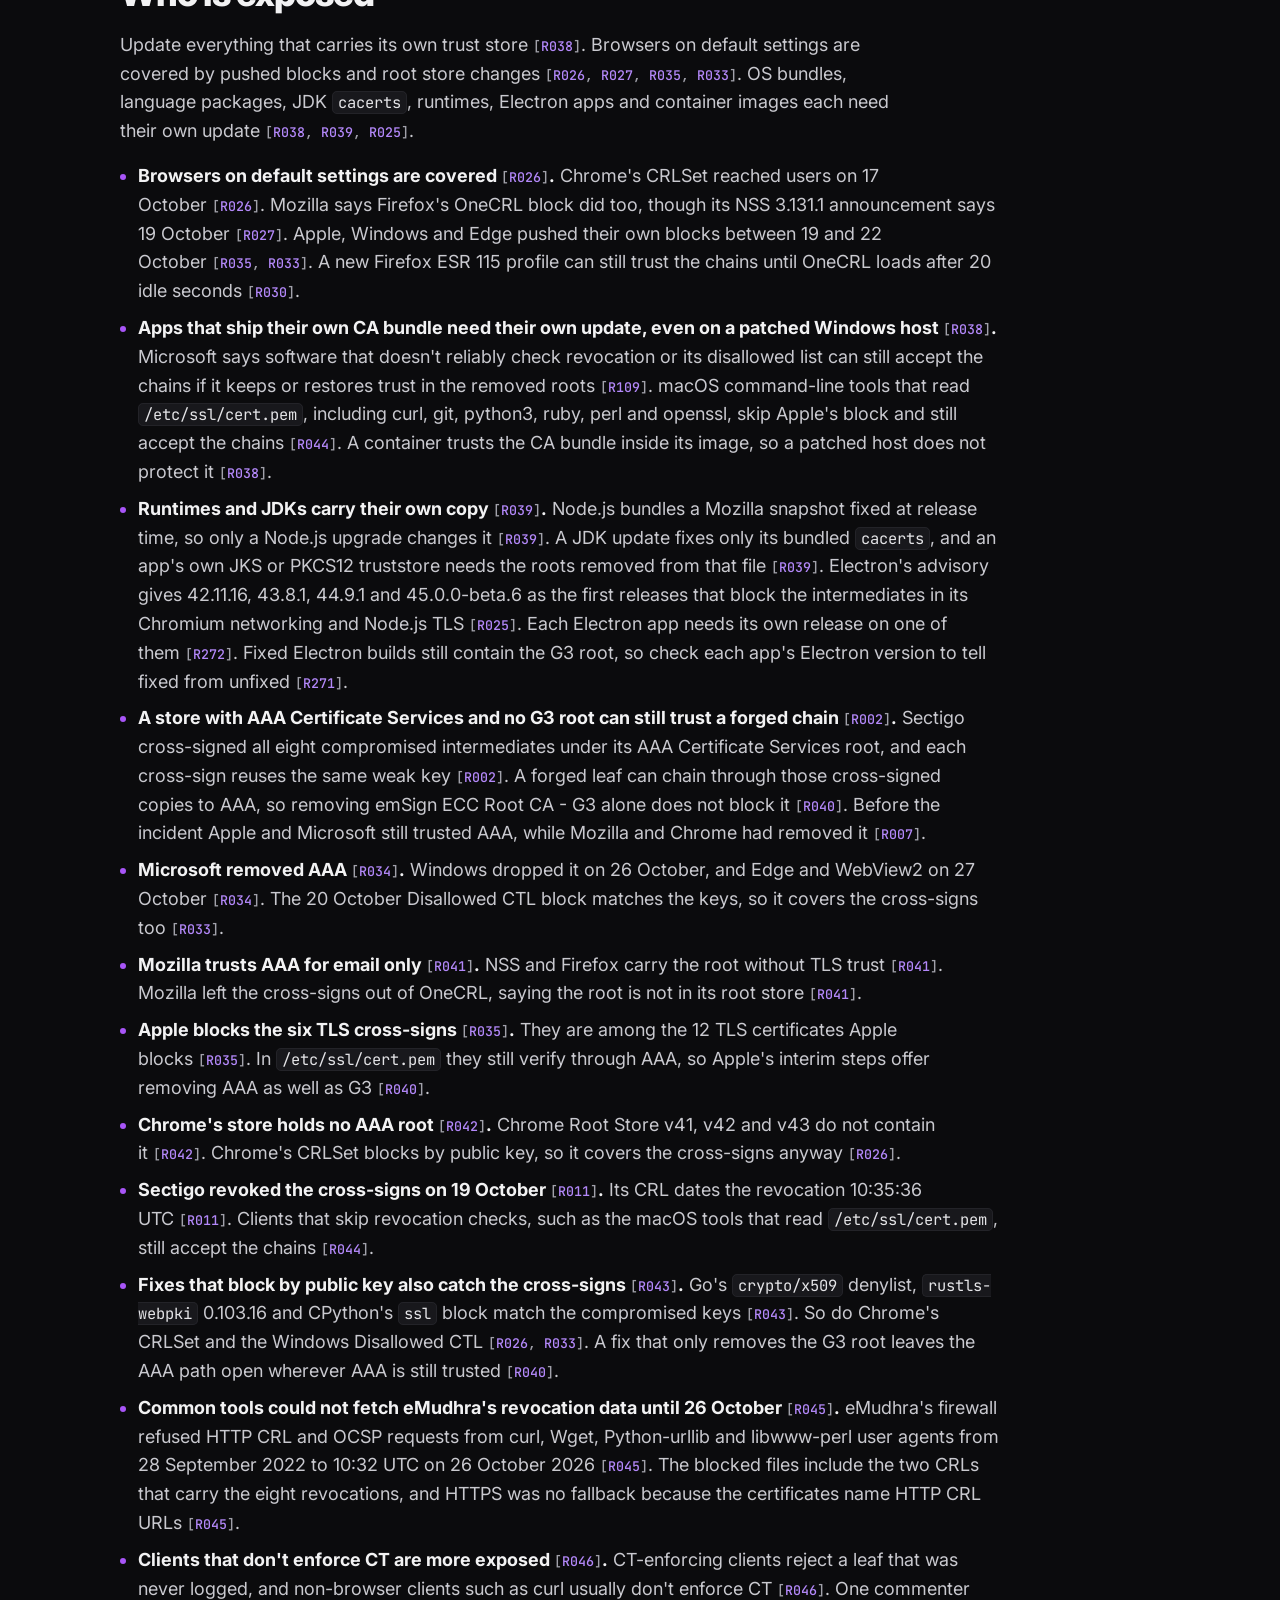
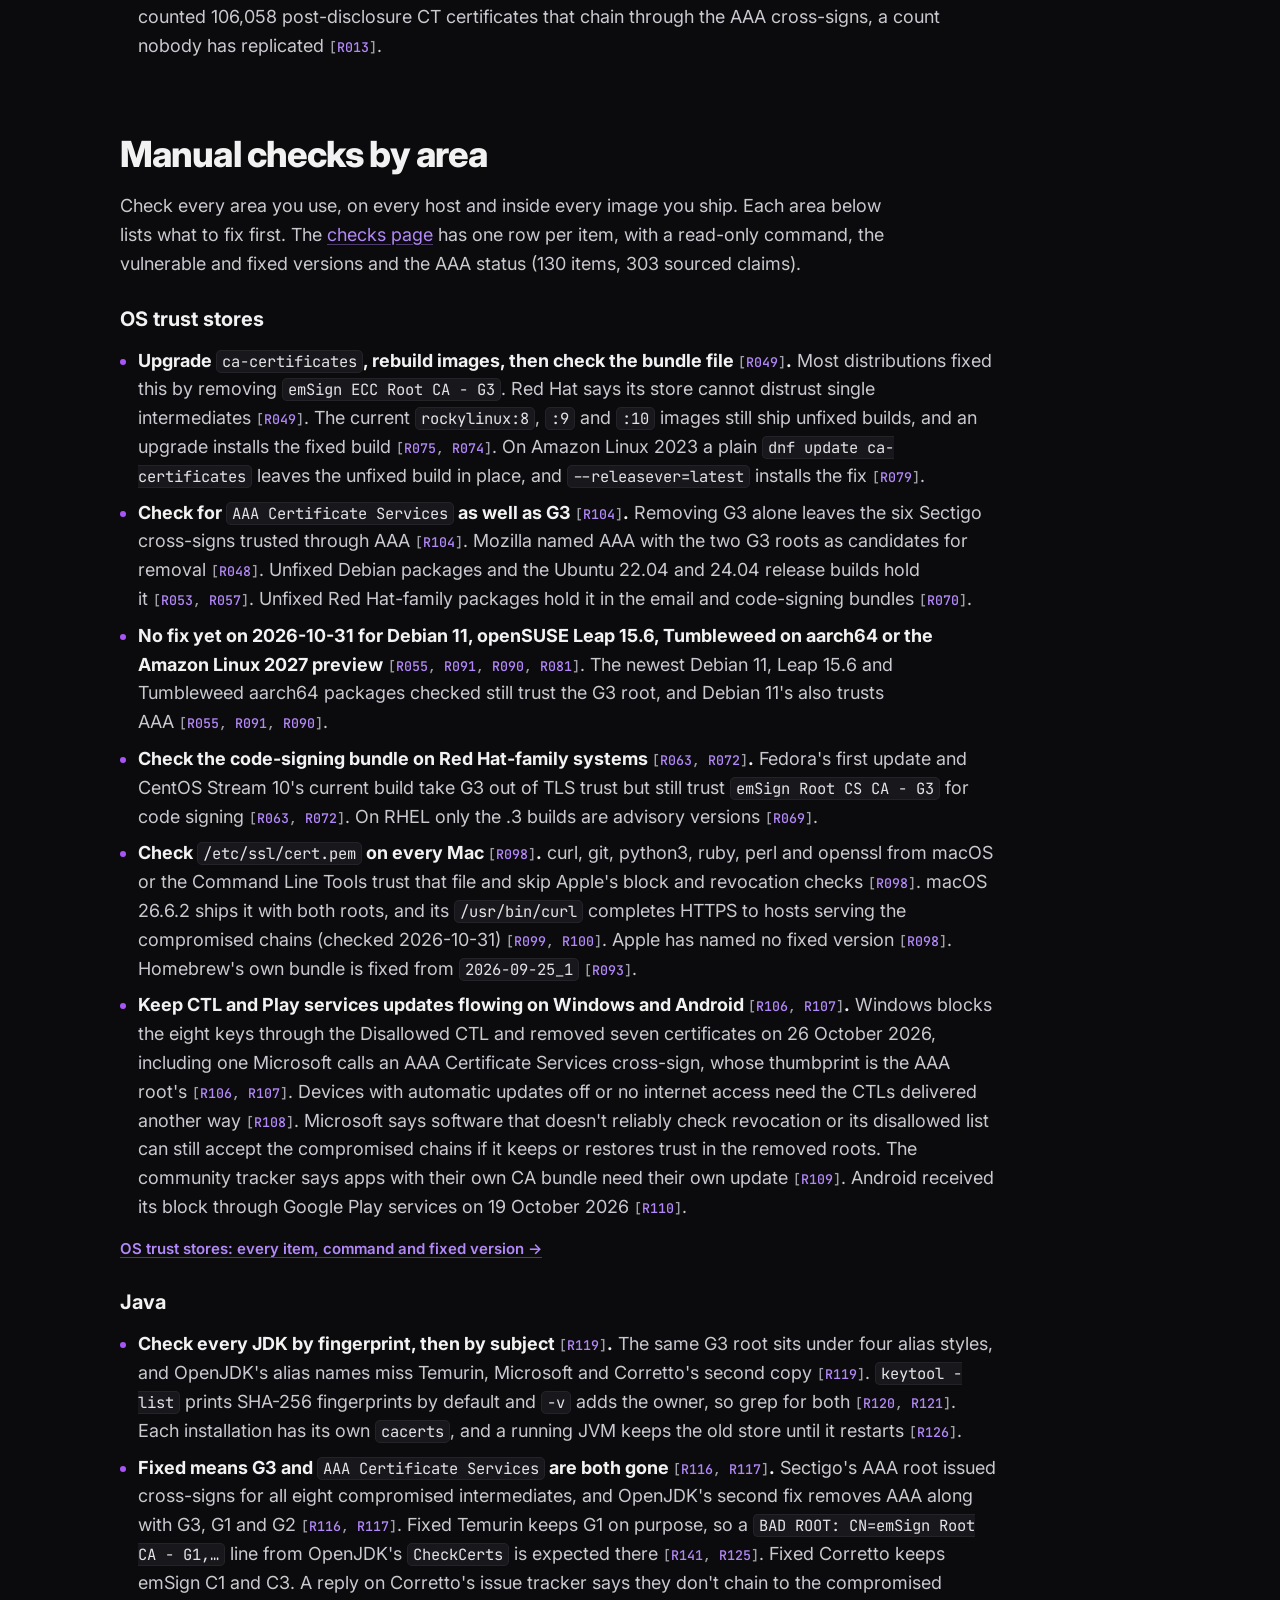
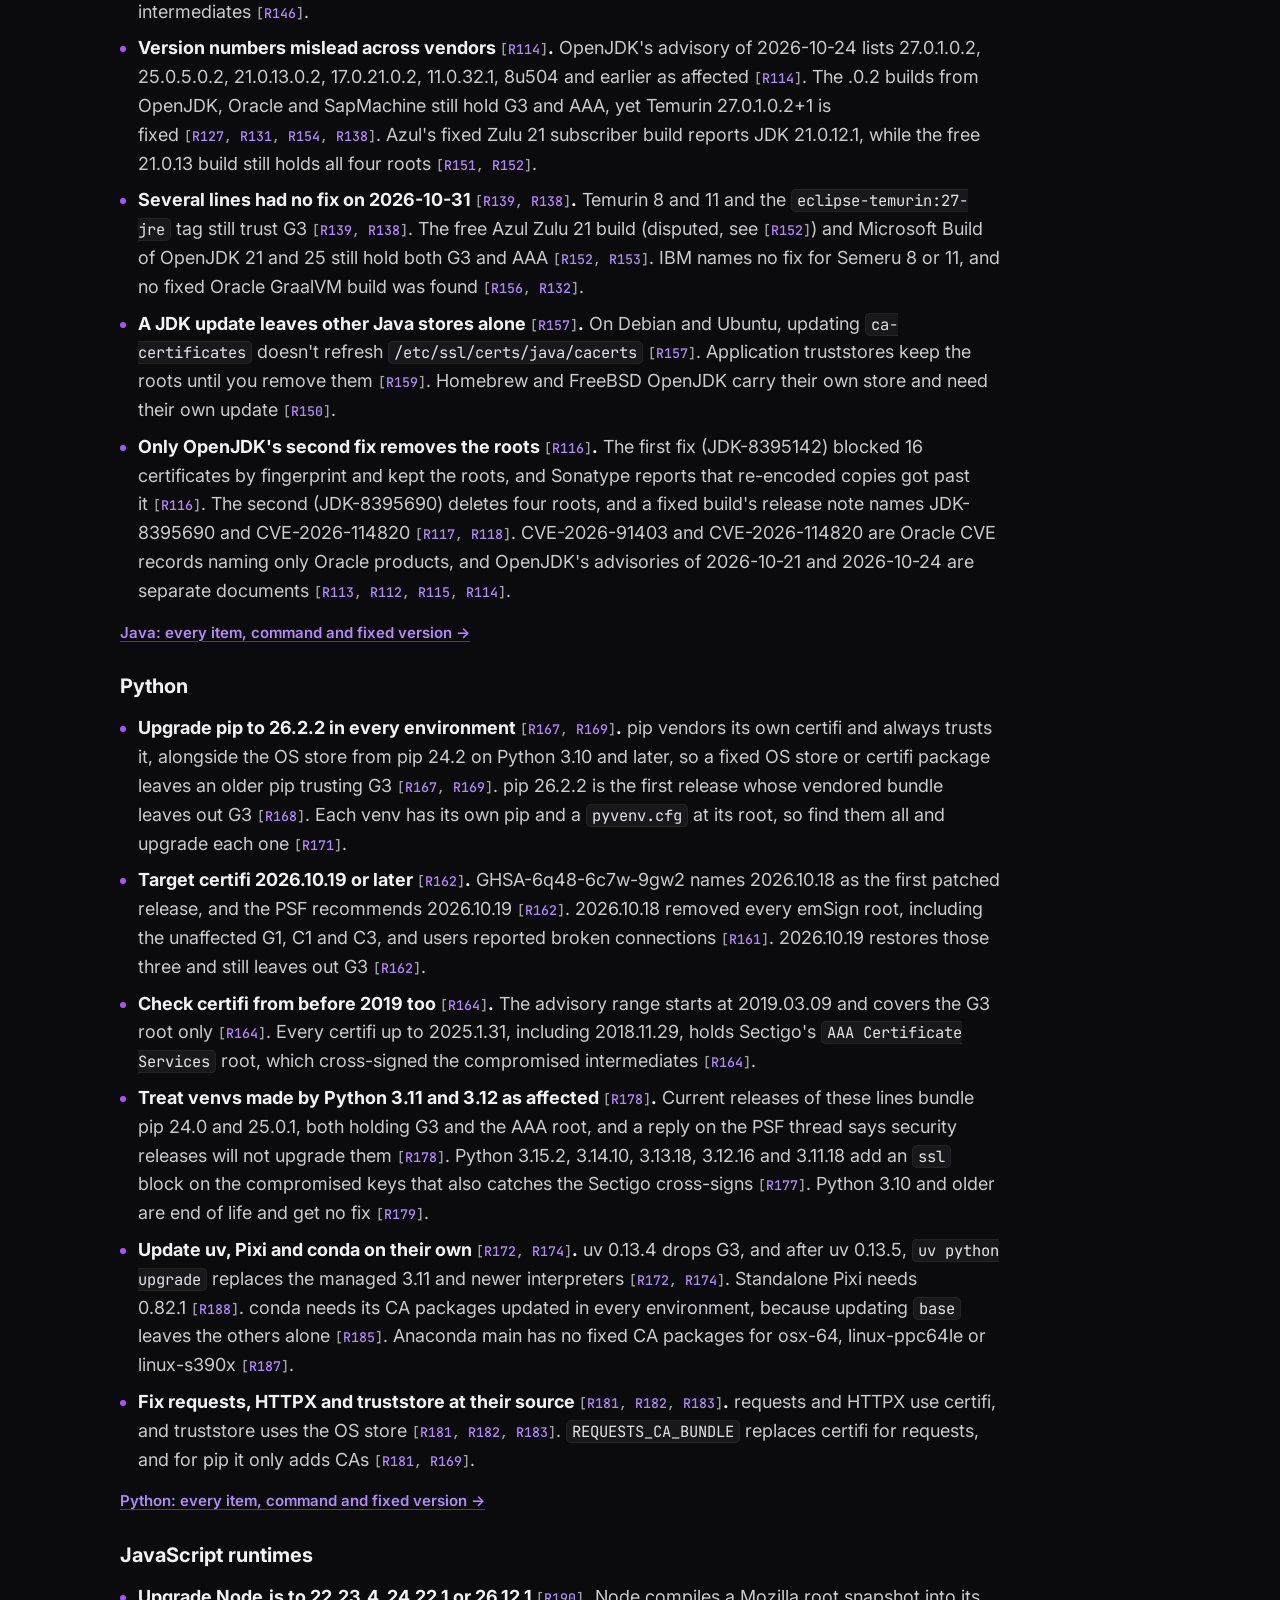
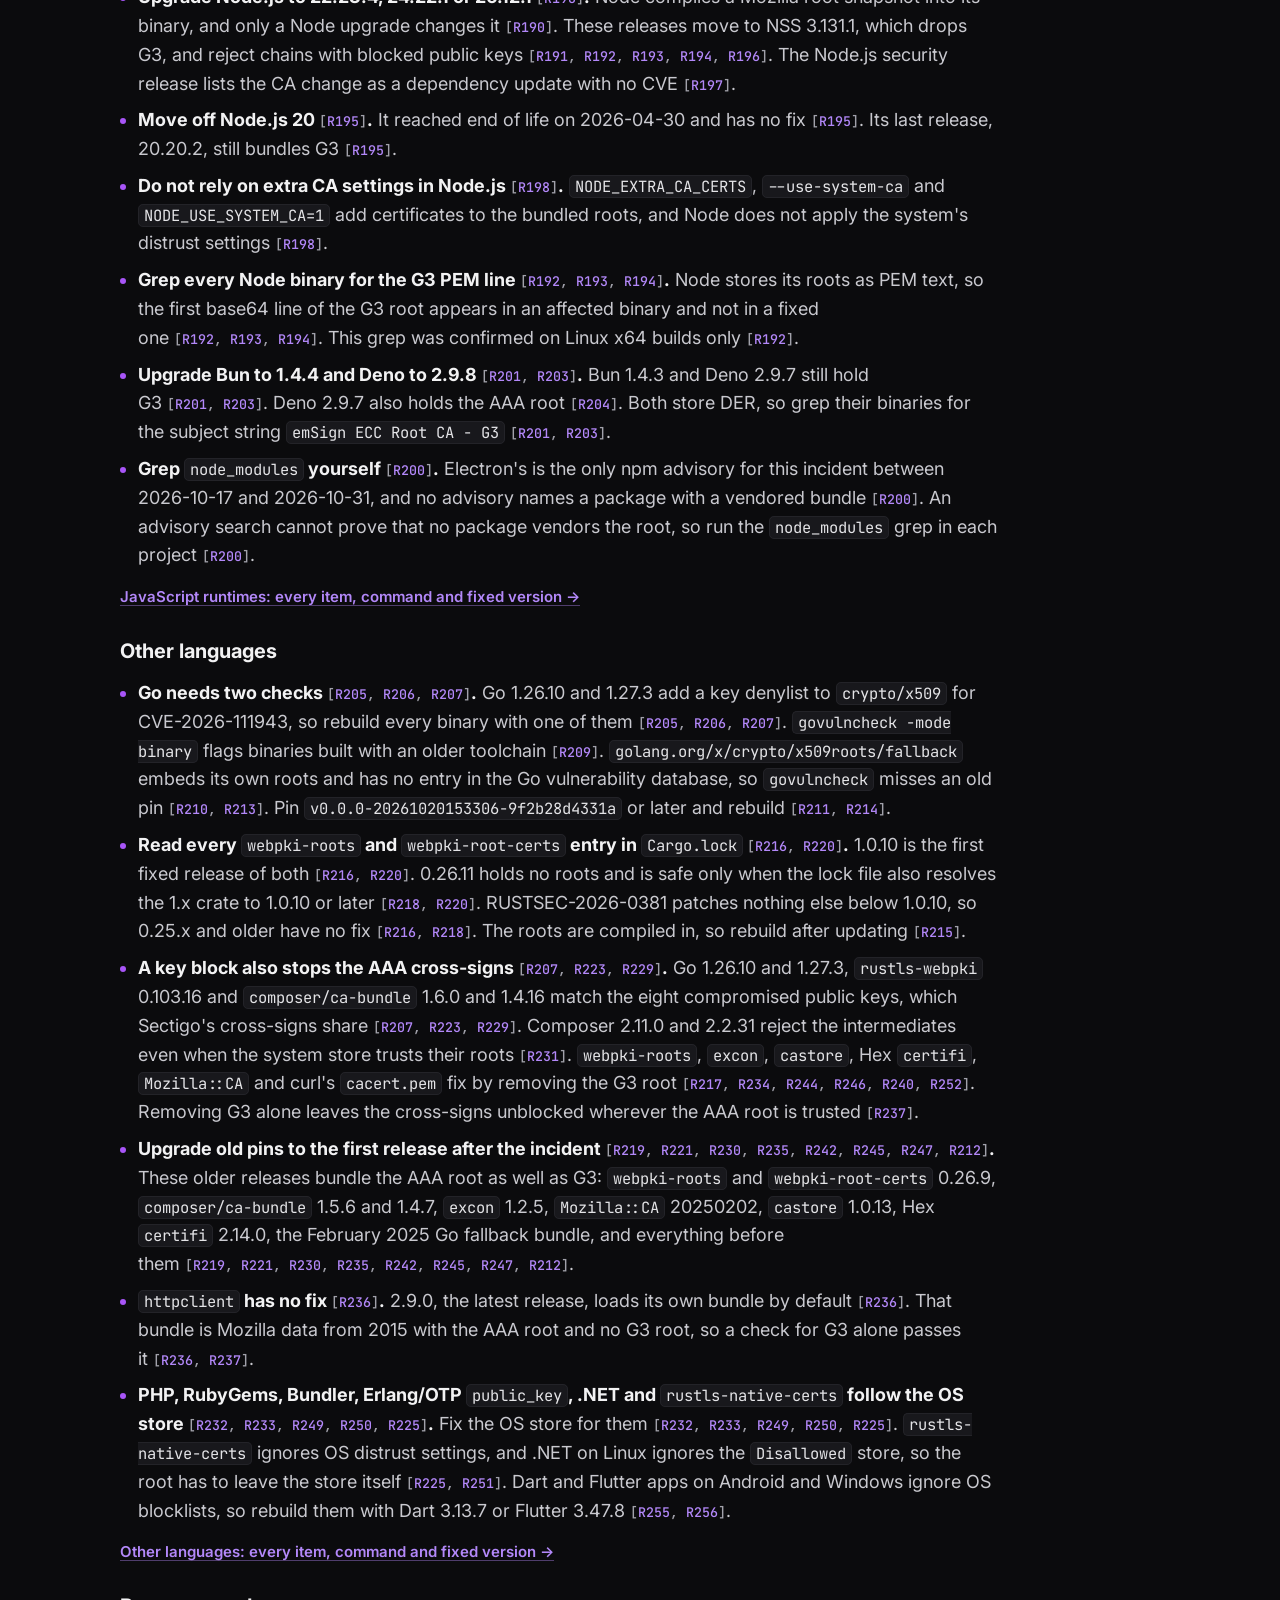
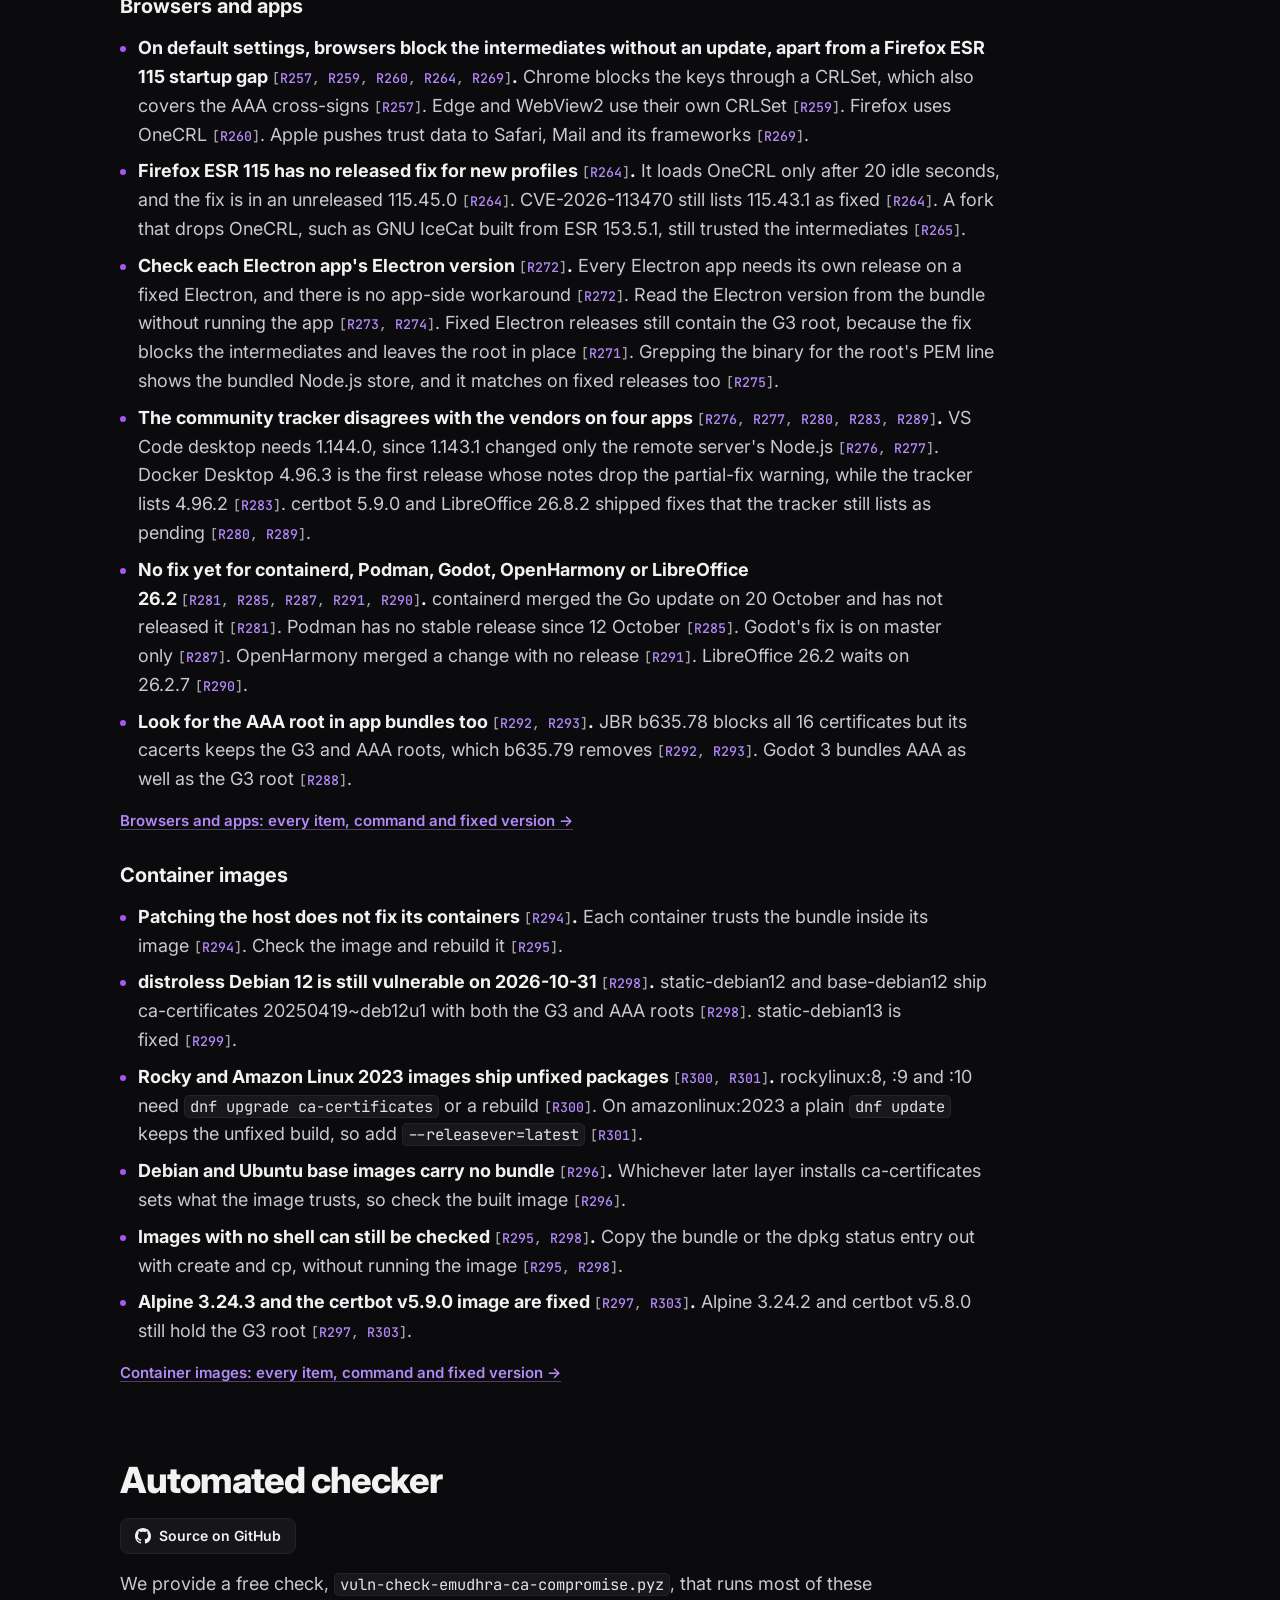
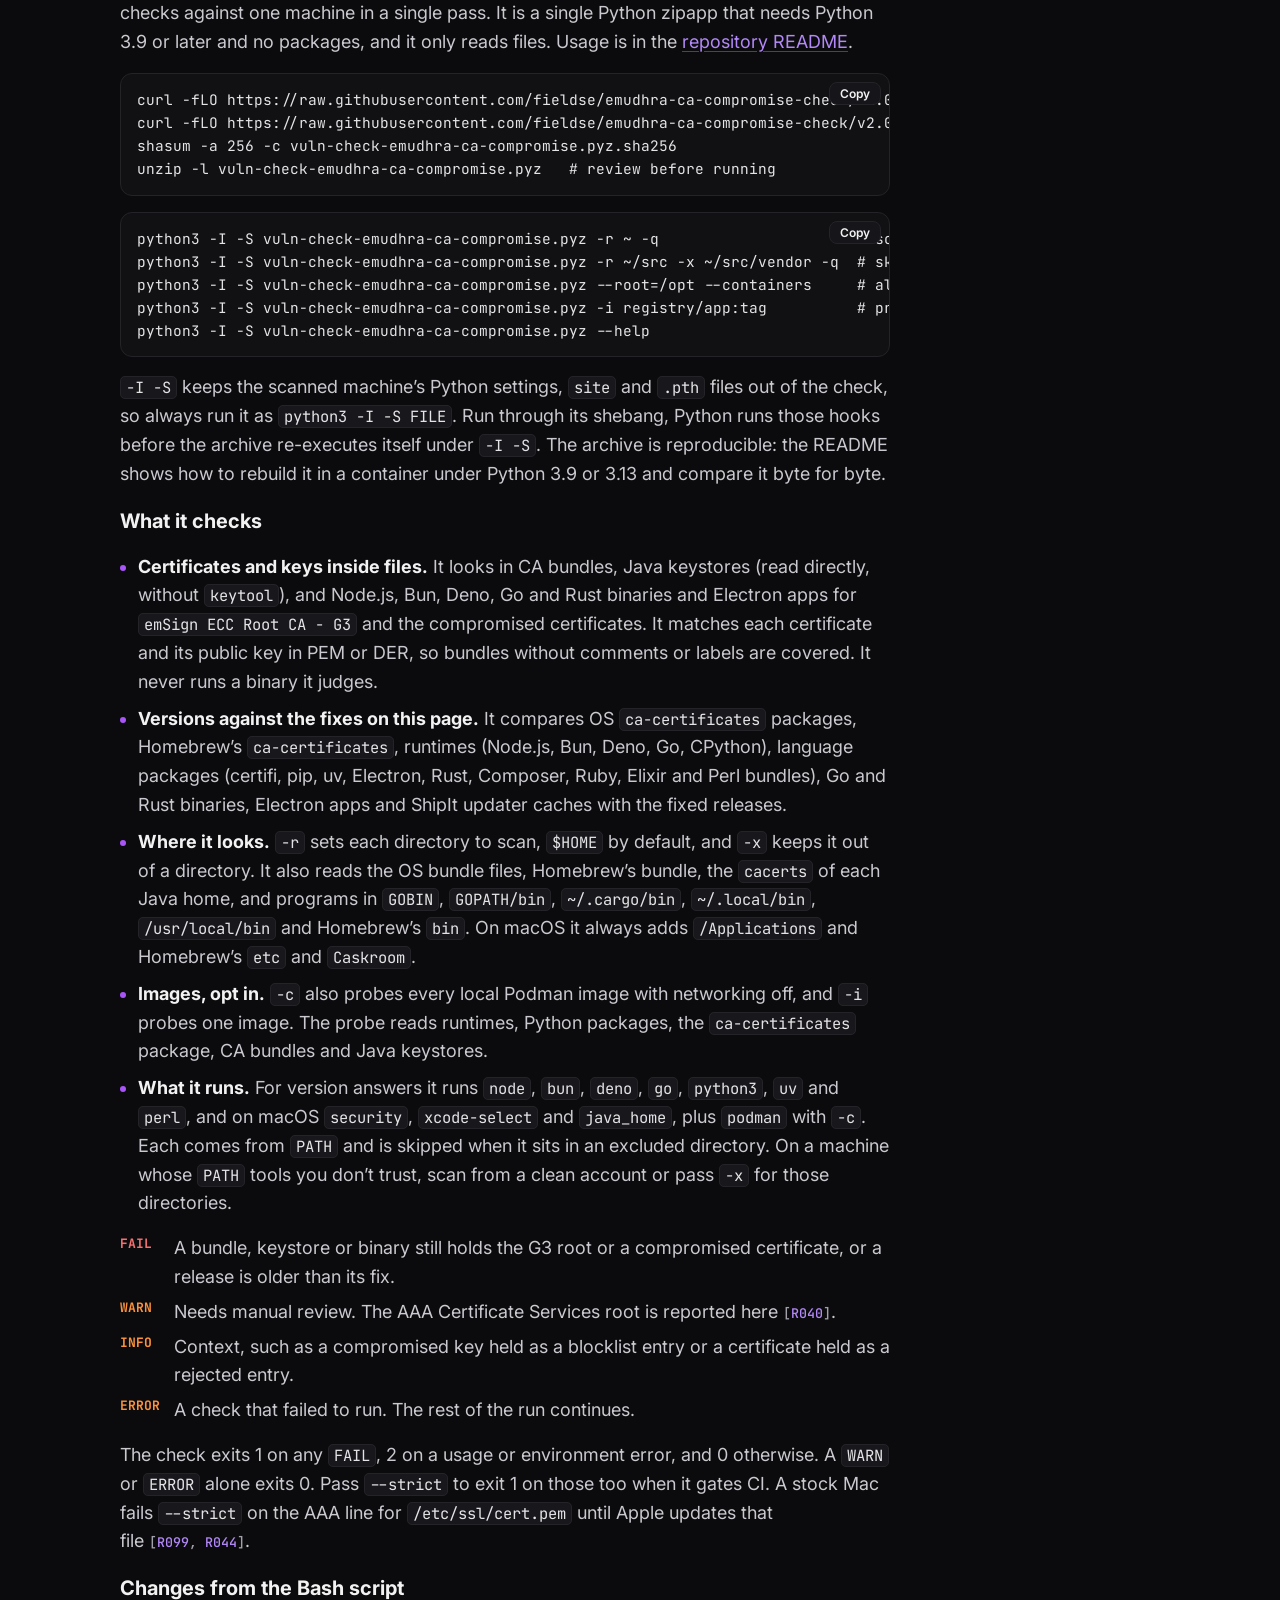
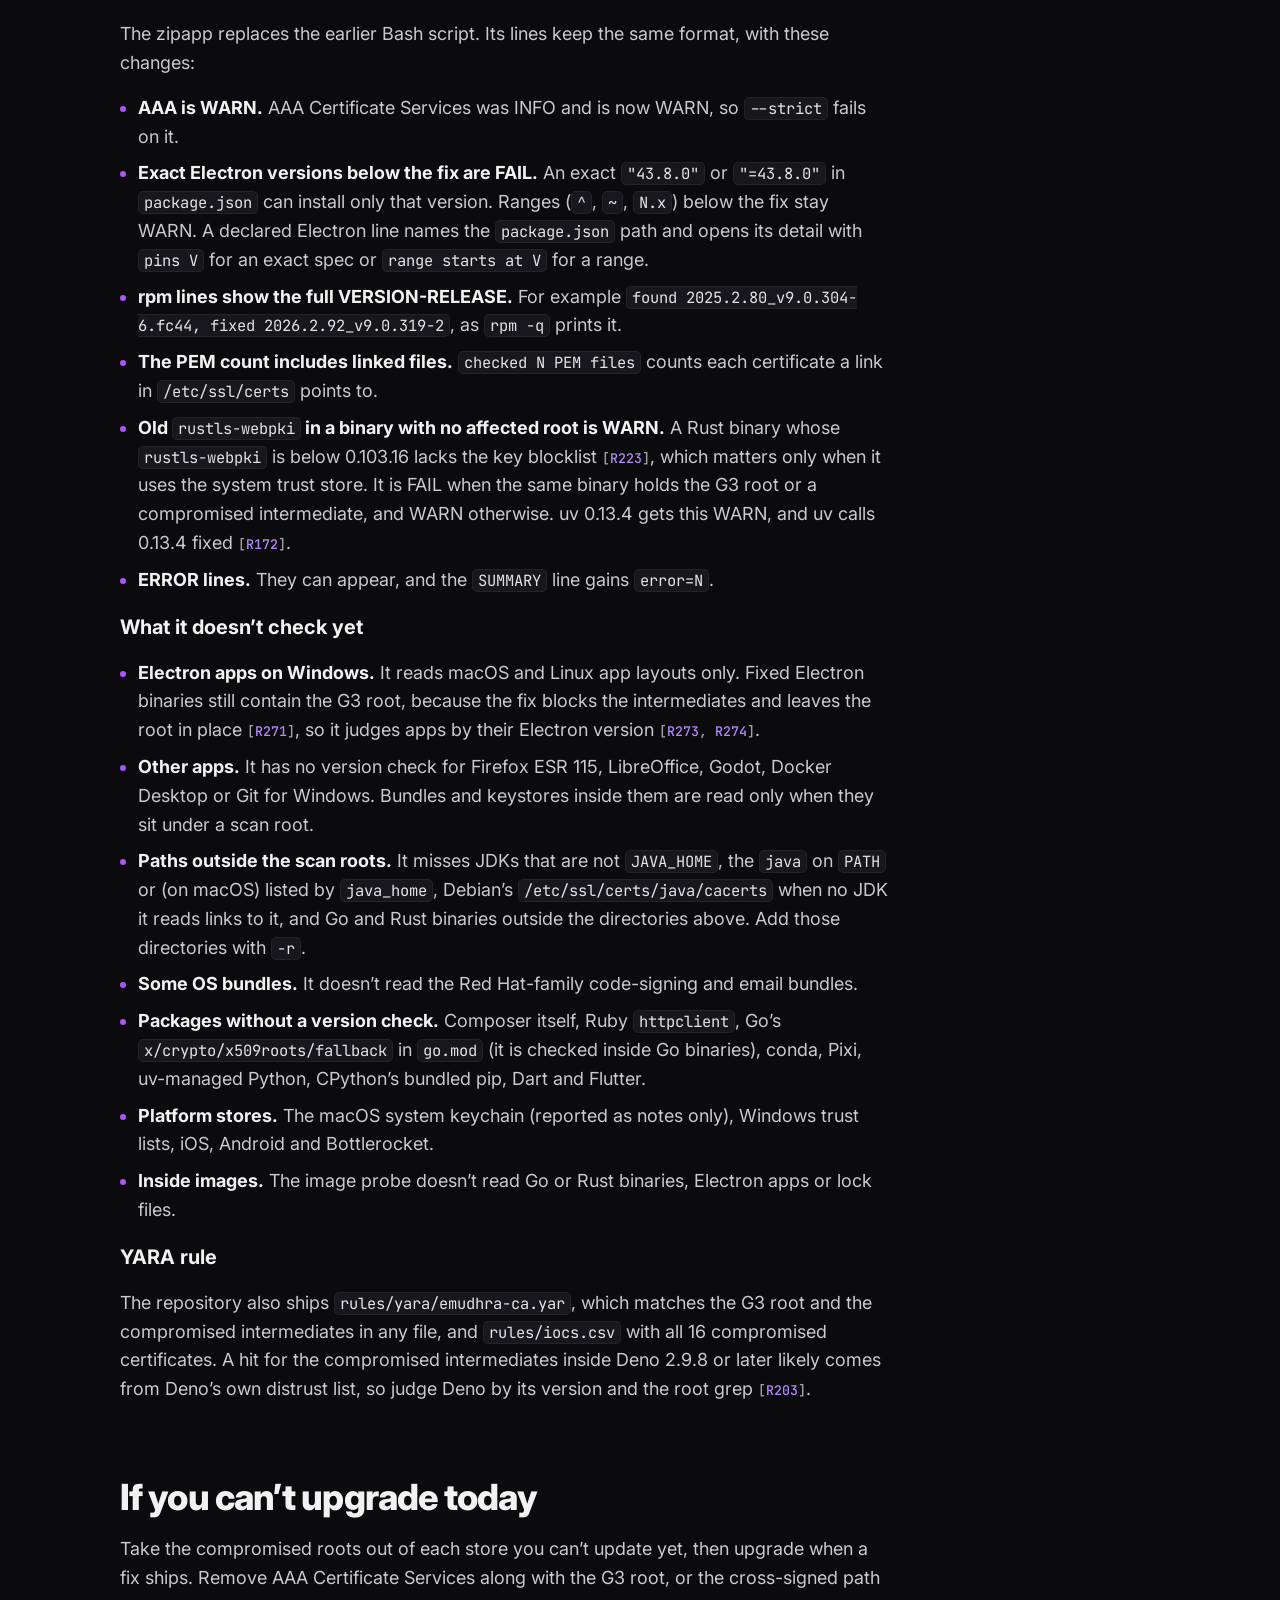
==== commit f6b57655: "(docs) Publish the detections page, built from the rule register detections.html gives one section p" ====
--- a/index.html
+++ b/index.html
@@ -303,7 +303,7 @@
 <header class="band">
   <div class="wrap">
     <a class="back" href="checks.html">Checks by item →</a>
-    <p class="ids"><b>eMudhra G3</b> &nbsp;·&nbsp; Find-and-fix guide &nbsp;·&nbsp; <a href="checks.html">Checks</a> &nbsp;·&nbsp; <a href="references.html">References</a></p>
+    <p class="ids"><b>eMudhra G3</b> &nbsp;·&nbsp; Find-and-fix guide &nbsp;·&nbsp; <a href="checks.html">Checks</a> &nbsp;·&nbsp; <a href="detections.html">Detections</a> &nbsp;·&nbsp; <a href="references.html">References</a></p>
     <h1><span class='hl'>eMudhra G3</span> CA compromise<br>Exposure check</h1>
     <p>Eight eMudhra G3 intermediate CAs have private keys anyone can compute, and Sectigo cross-signed all eight with the same keys&nbsp;<span class="rl">[<a href="references.html#r001">R001</a>, <a href="references.html#r002">R002</a>]</span>. Browsers block them&nbsp;<span class="rl">[<a href="references.html#r026">R026</a>, <a href="references.html#r027">R027</a>, <a href="references.html#r035">R035</a>, <a href="references.html#r033">R033</a>]</span>. Your OS packages, runtimes, language packages, JDKs, apps and container images carry their own trust stores and need their own updates&nbsp;<span class="rl">[<a href="references.html#r038">R038</a>, <a href="references.html#r039">R039</a>]</span>. <a href="#manual">Start with the checks</a>.</p>
   </div>
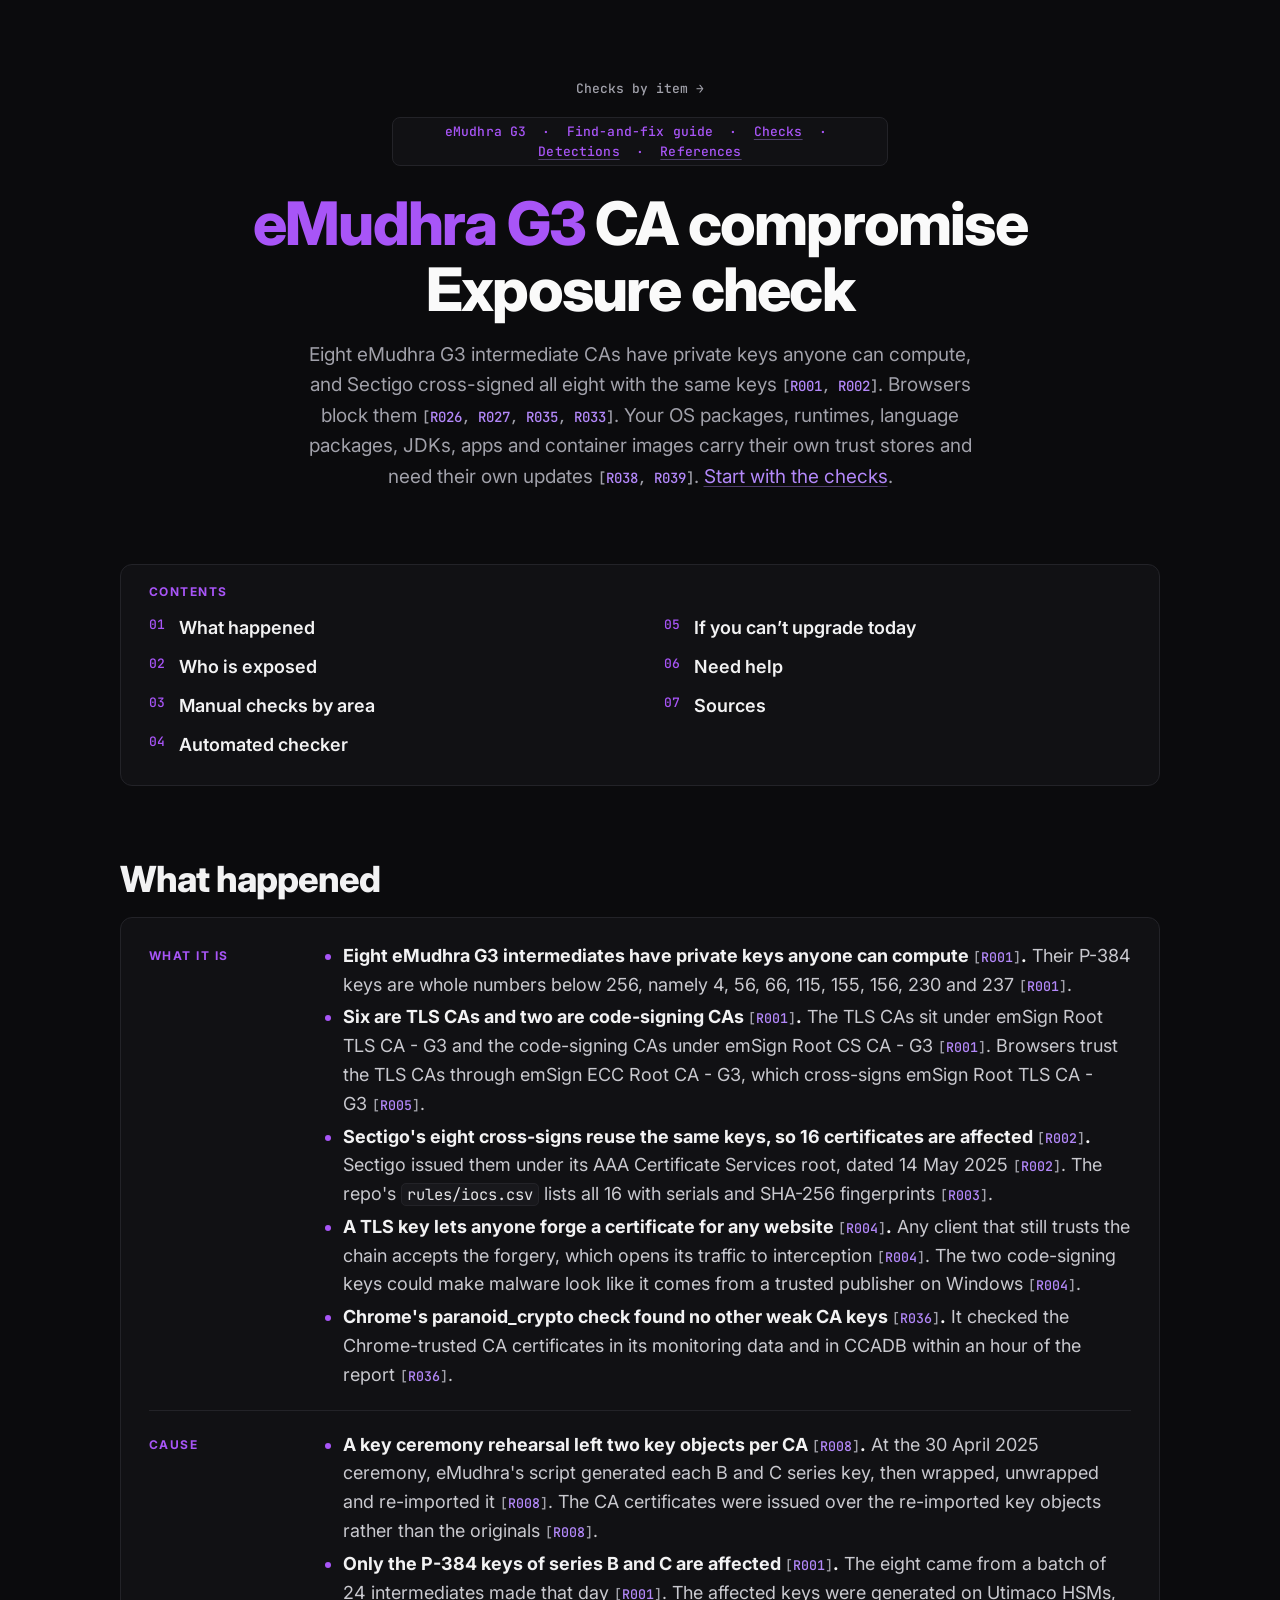
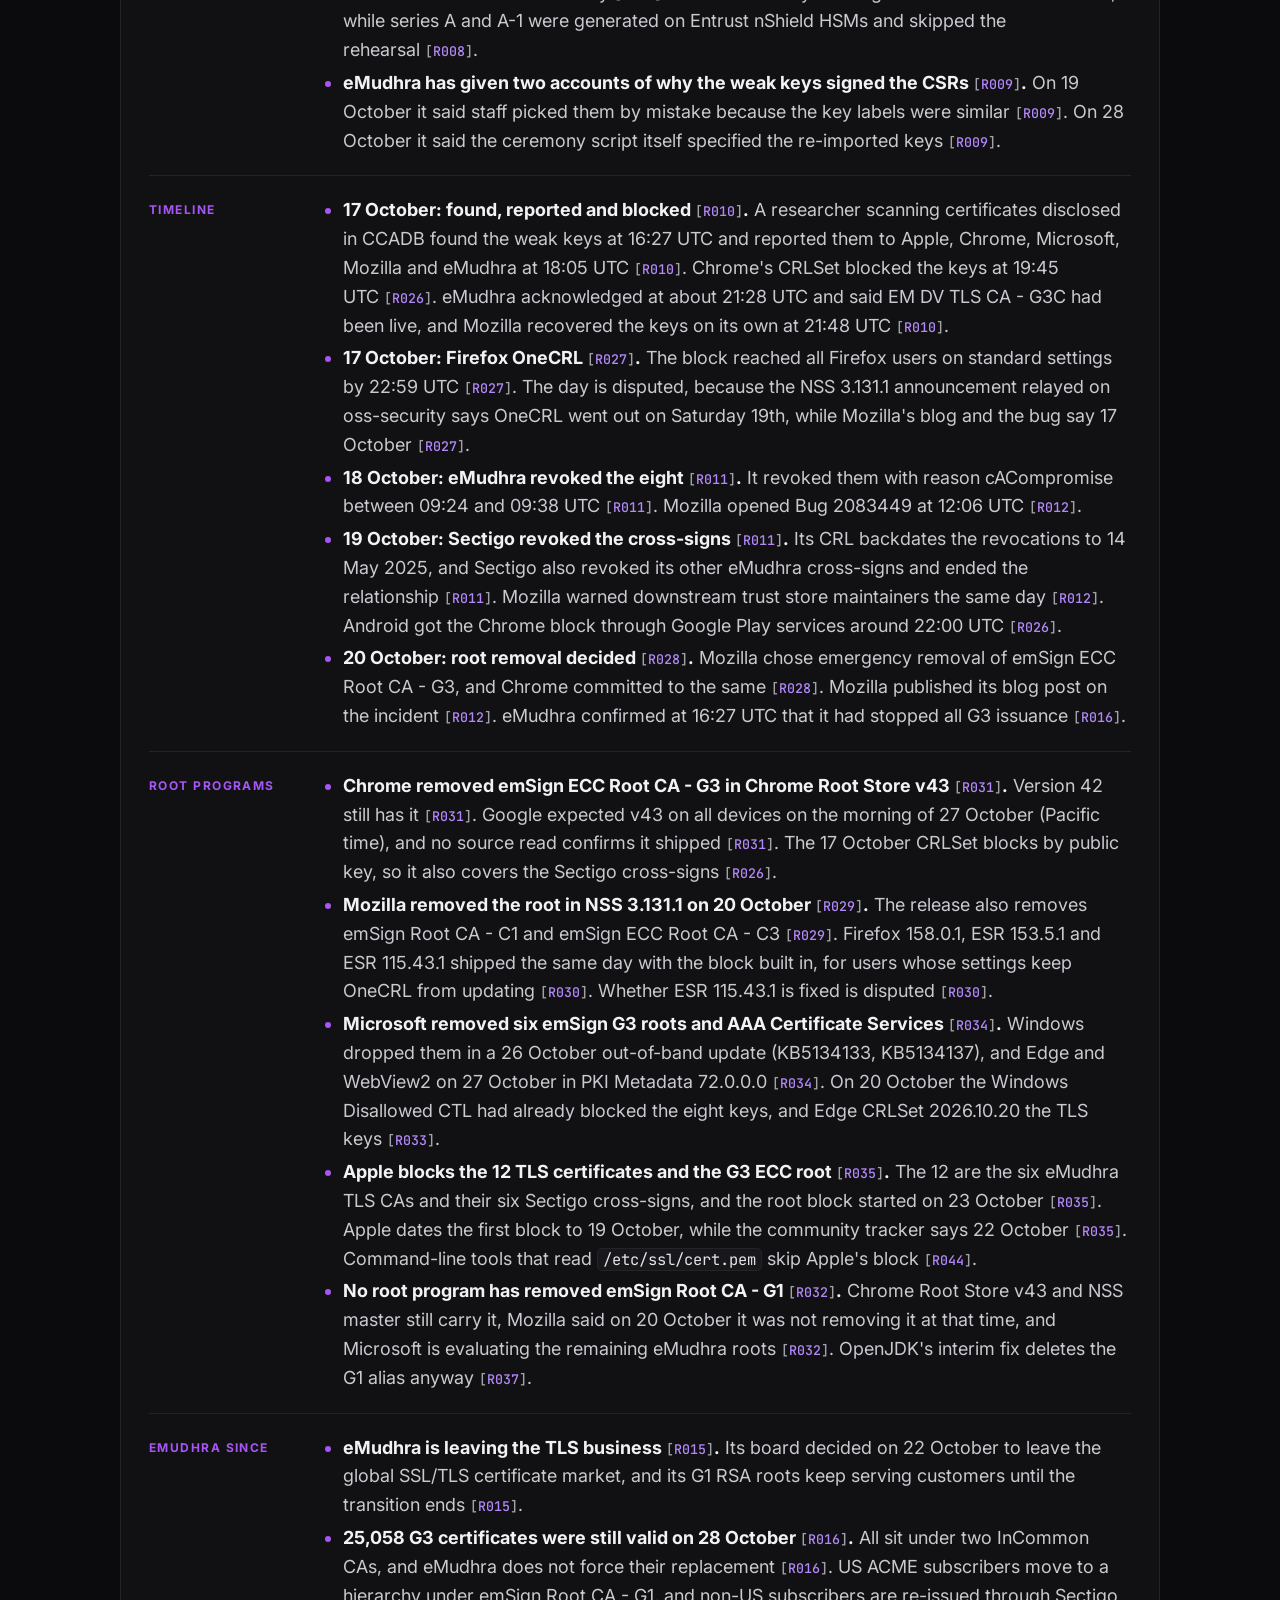
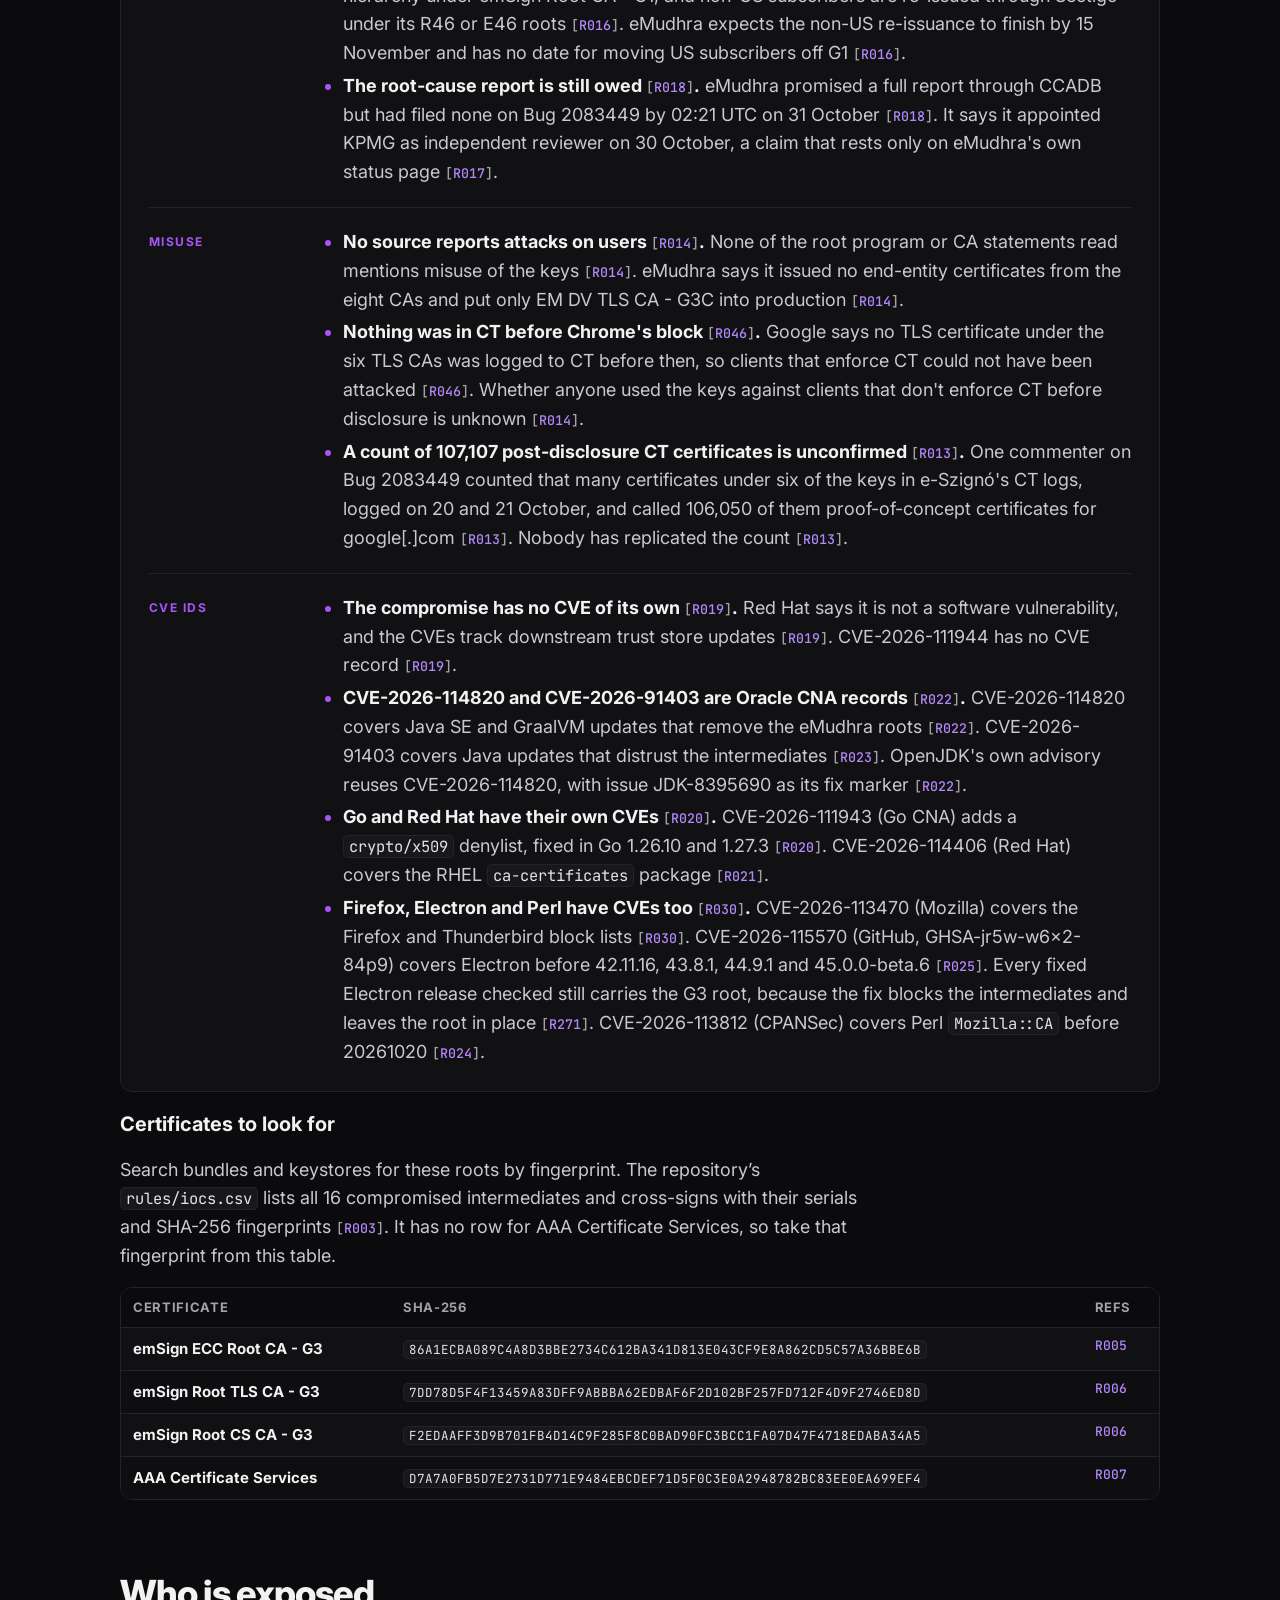
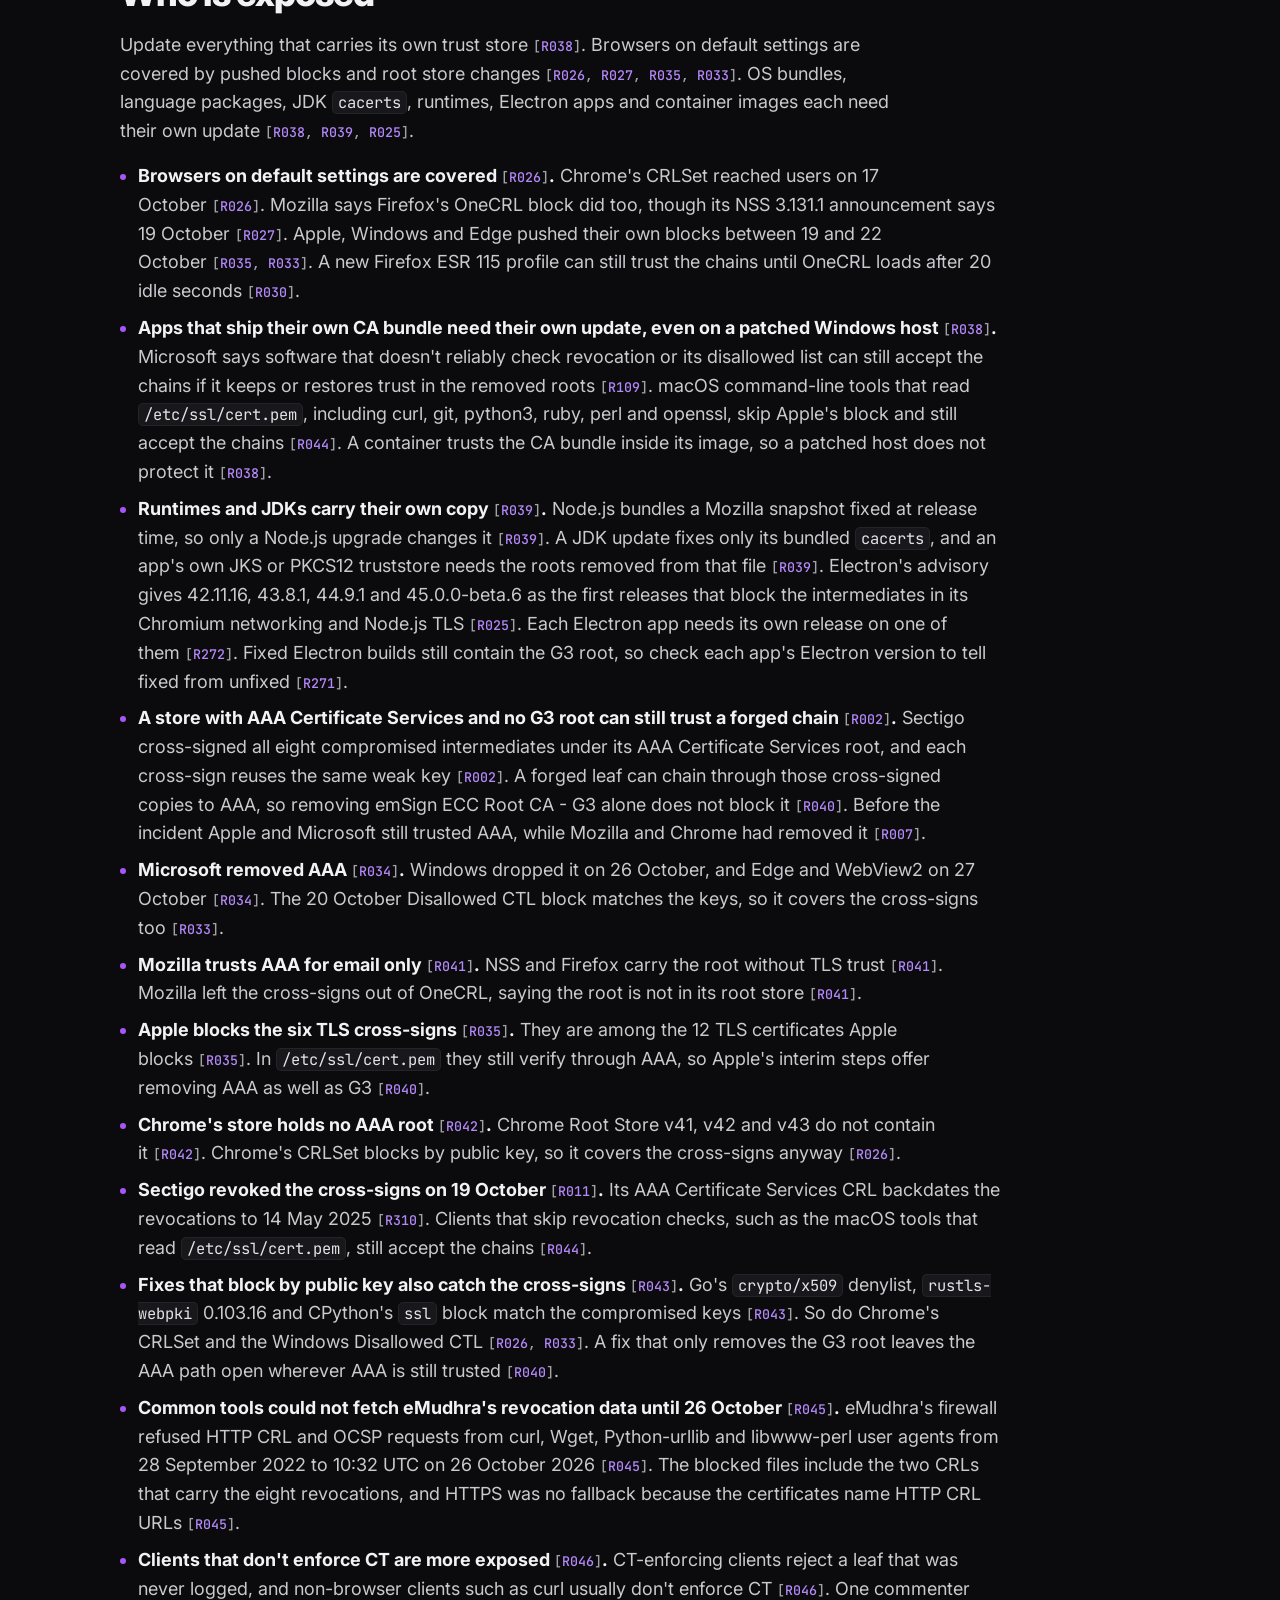
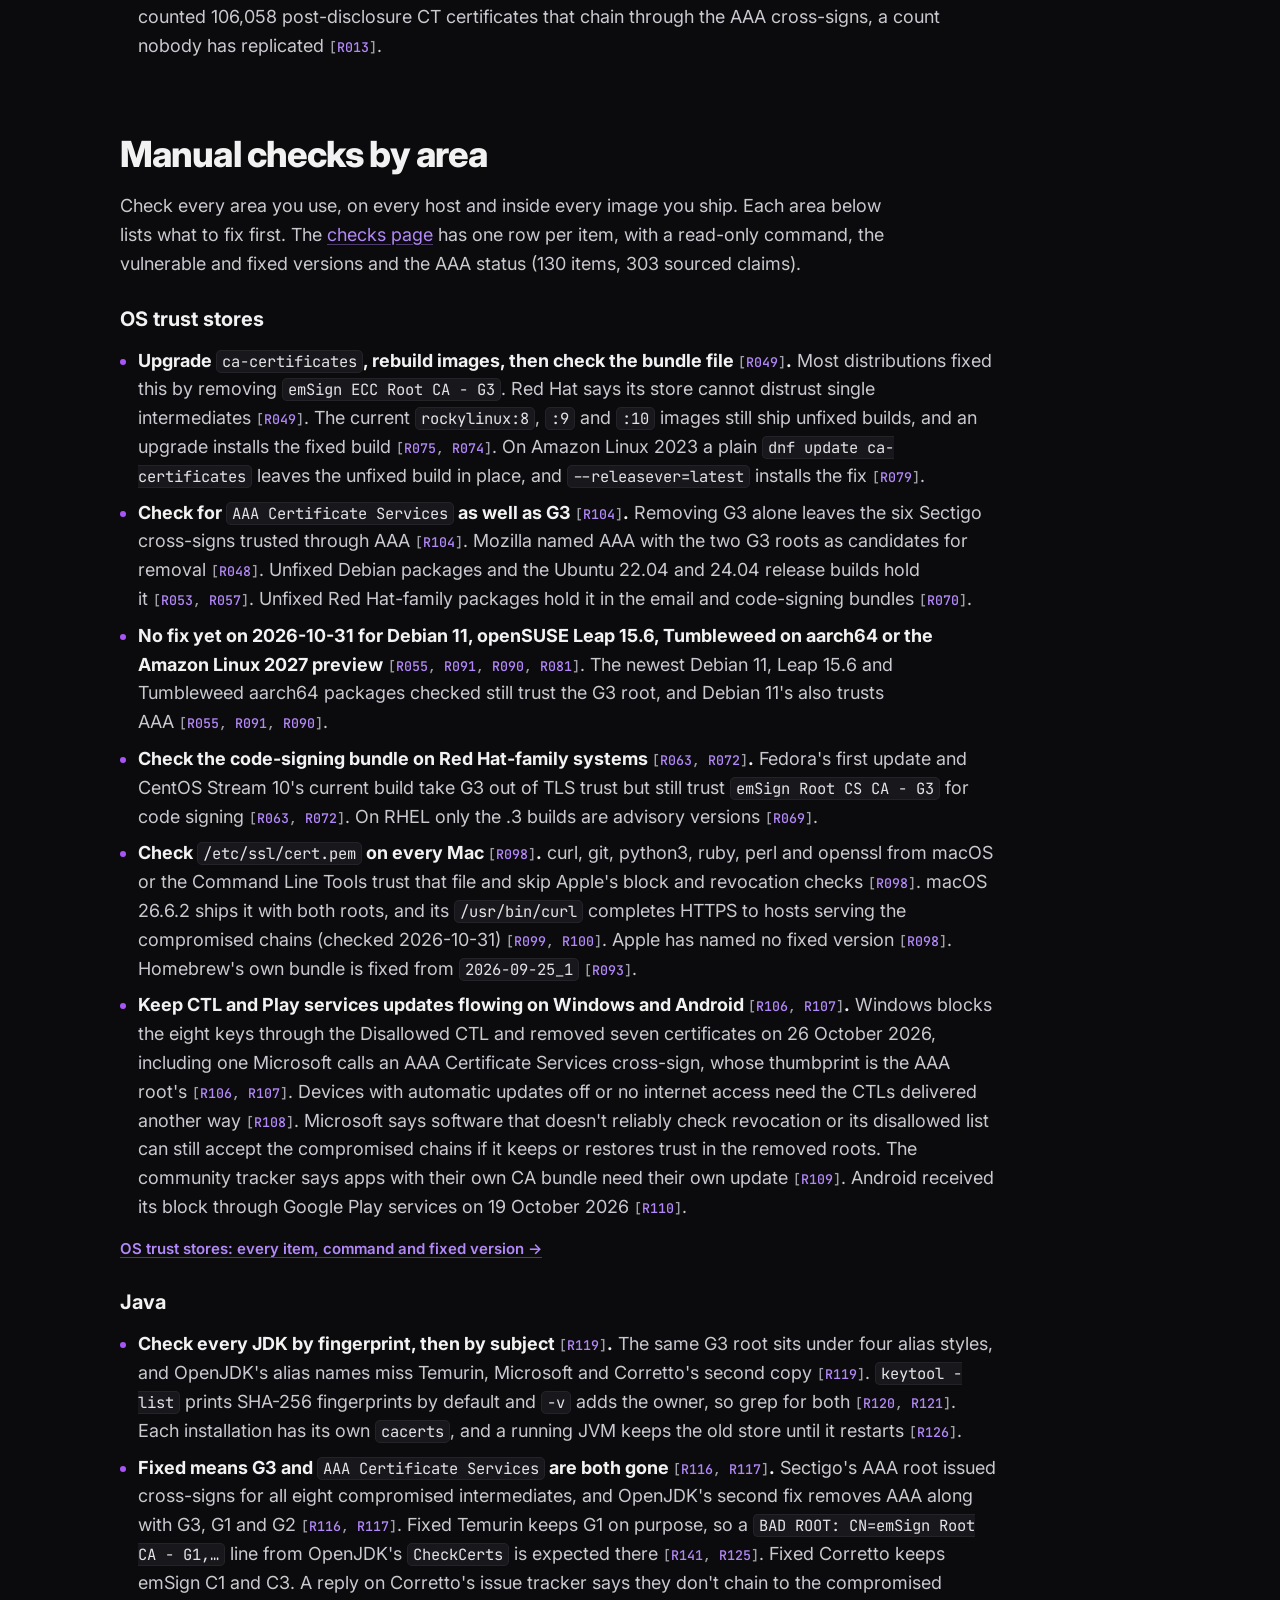
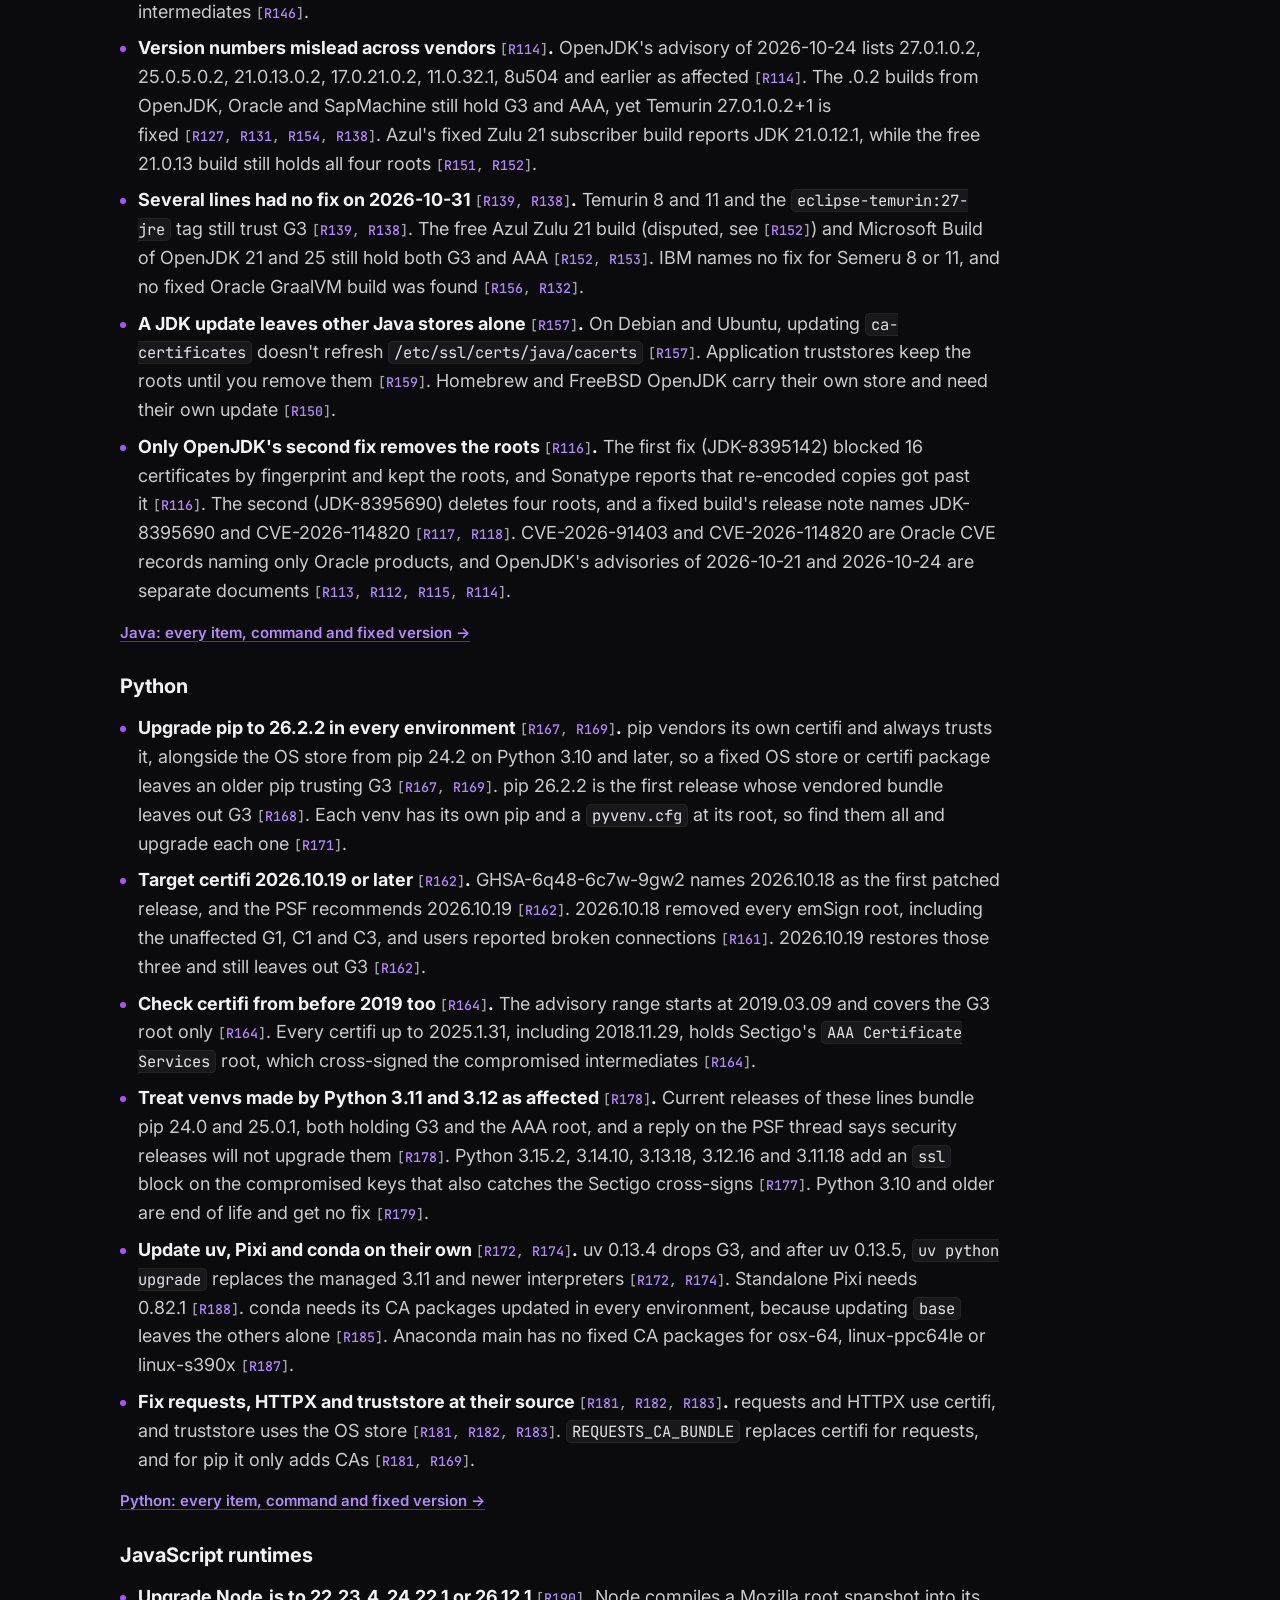
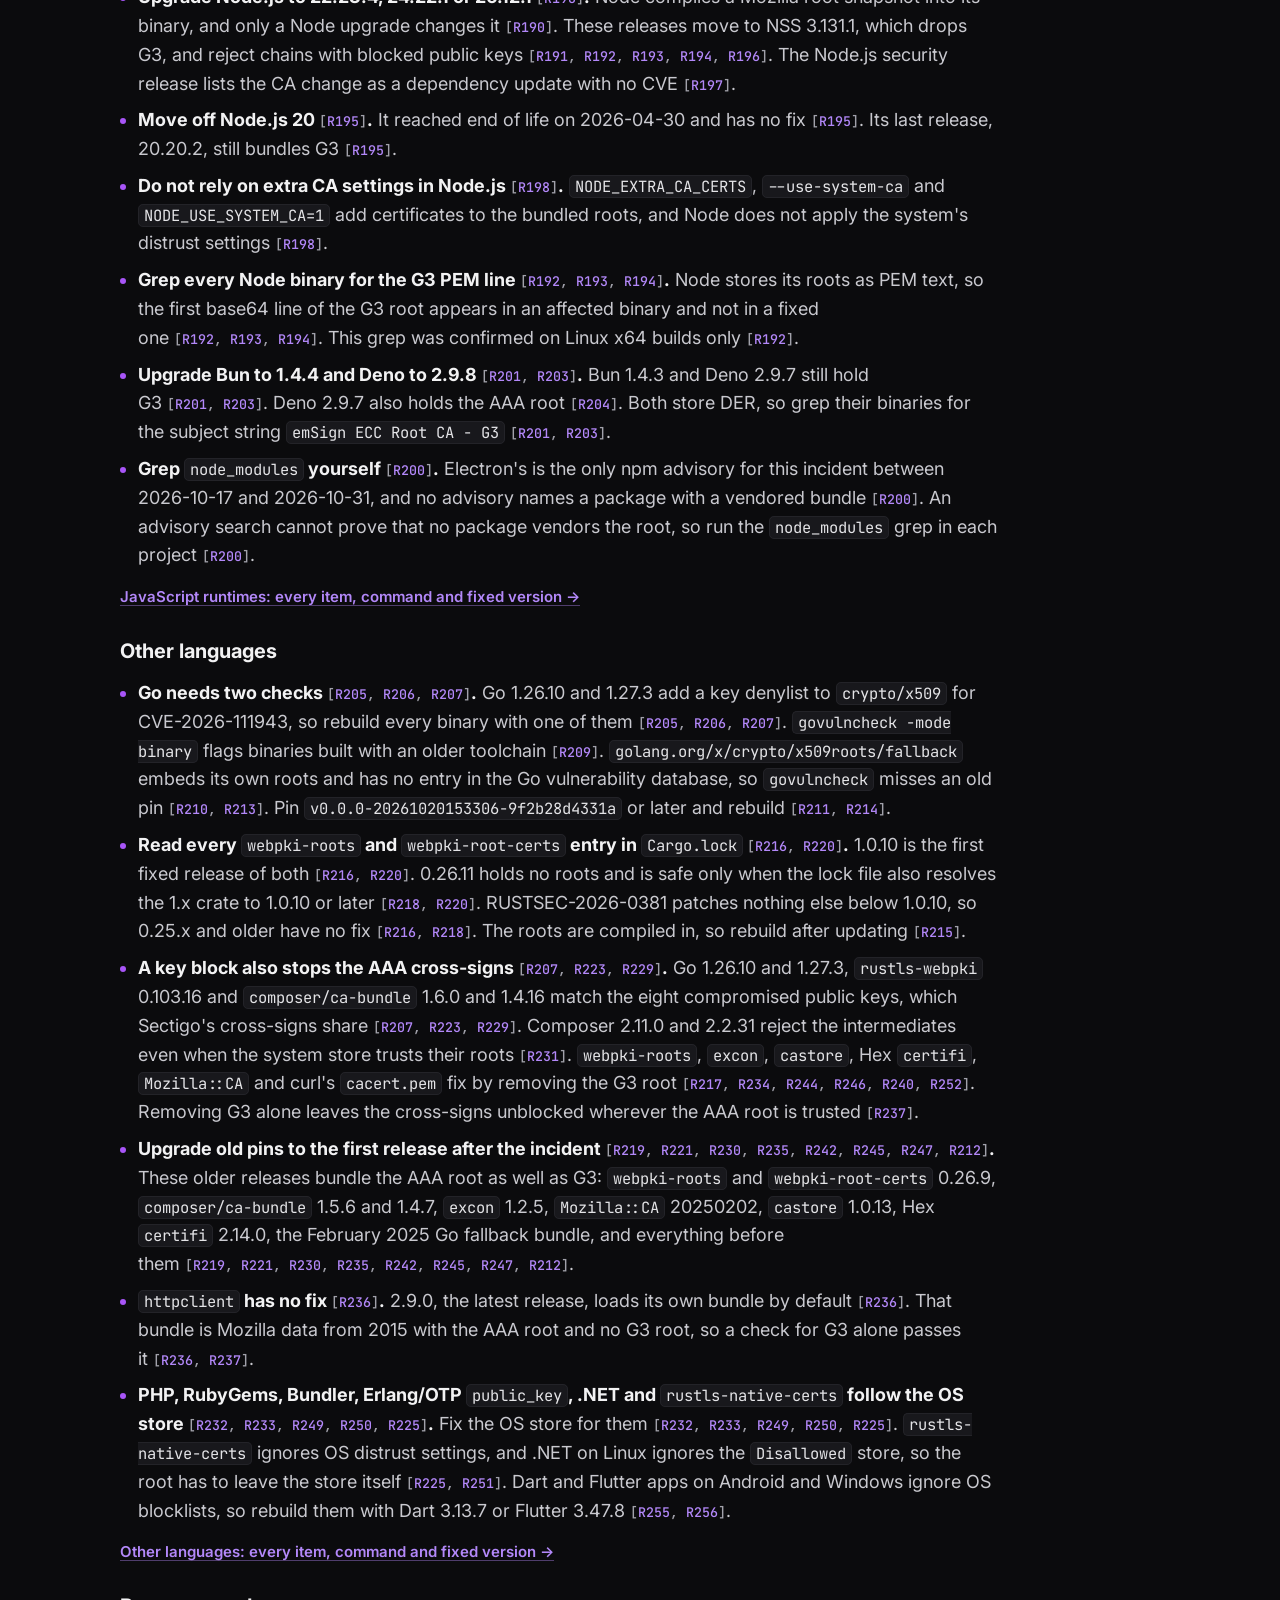
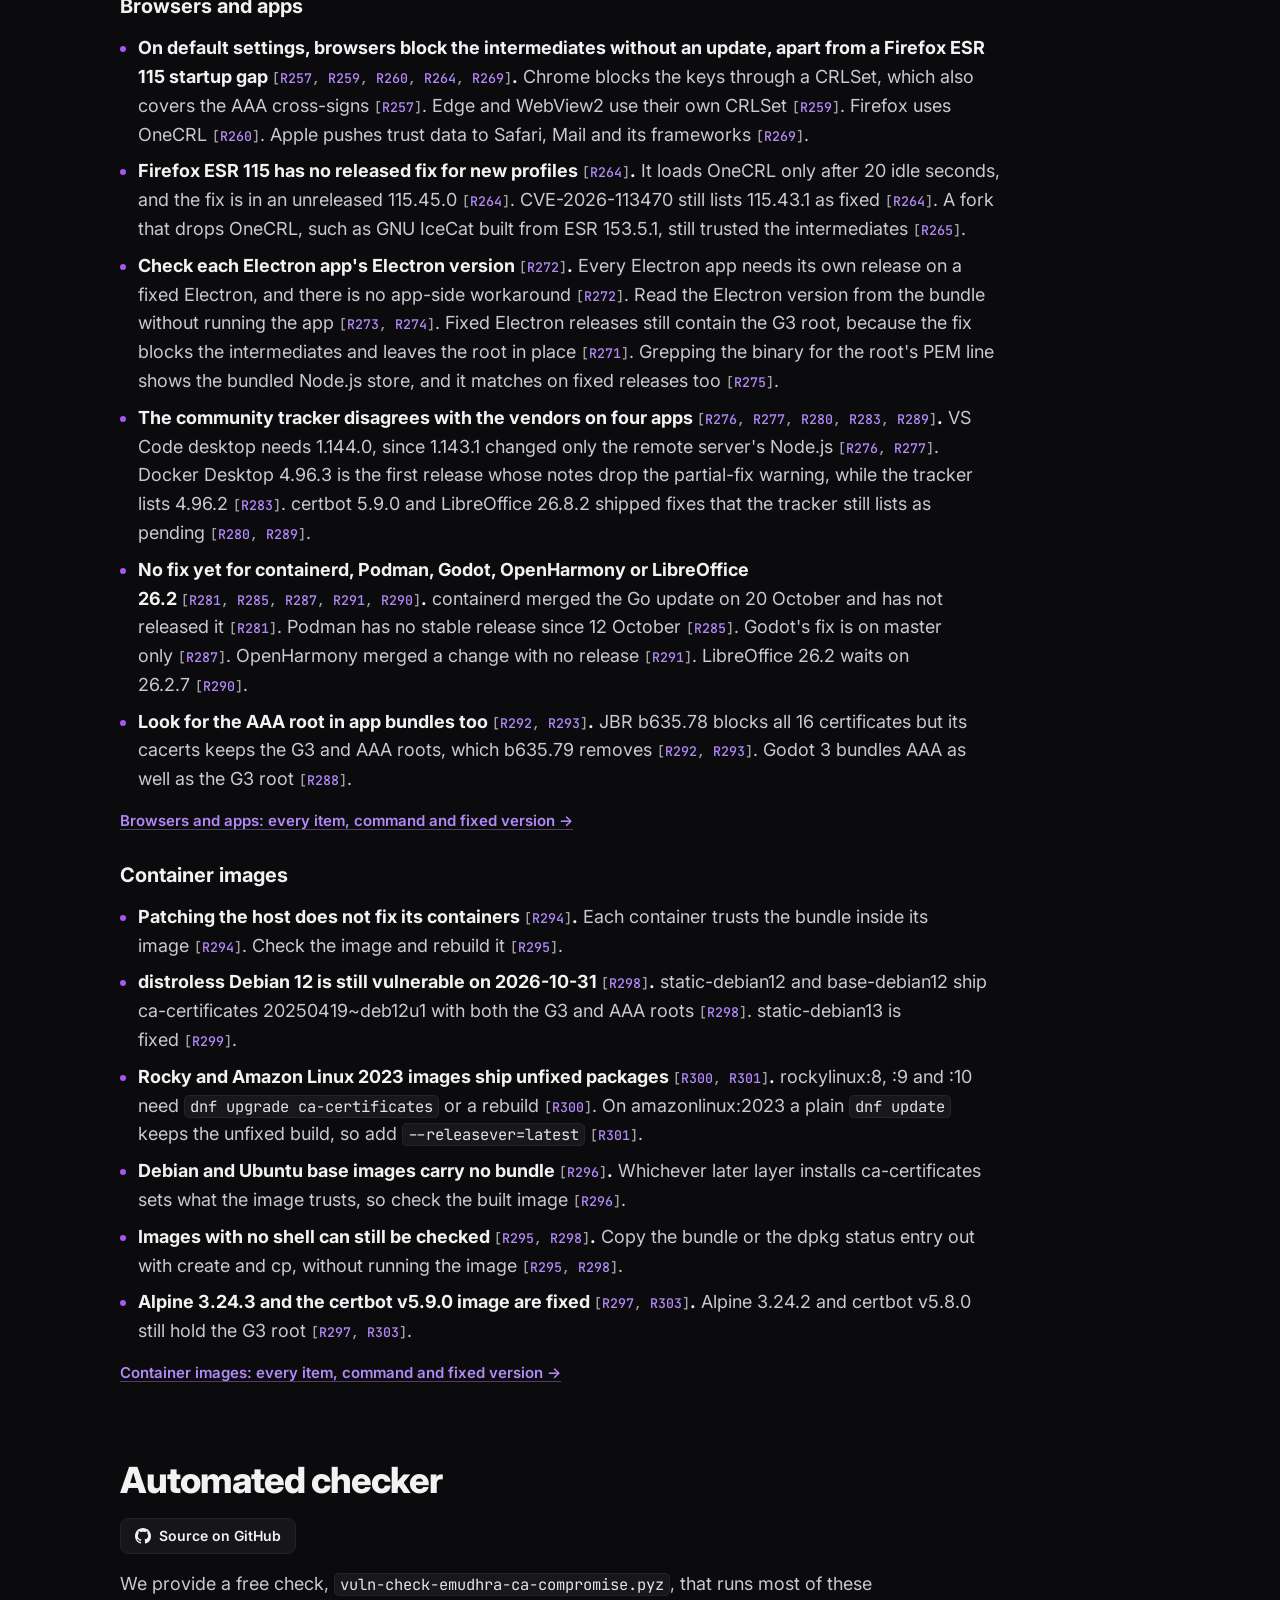
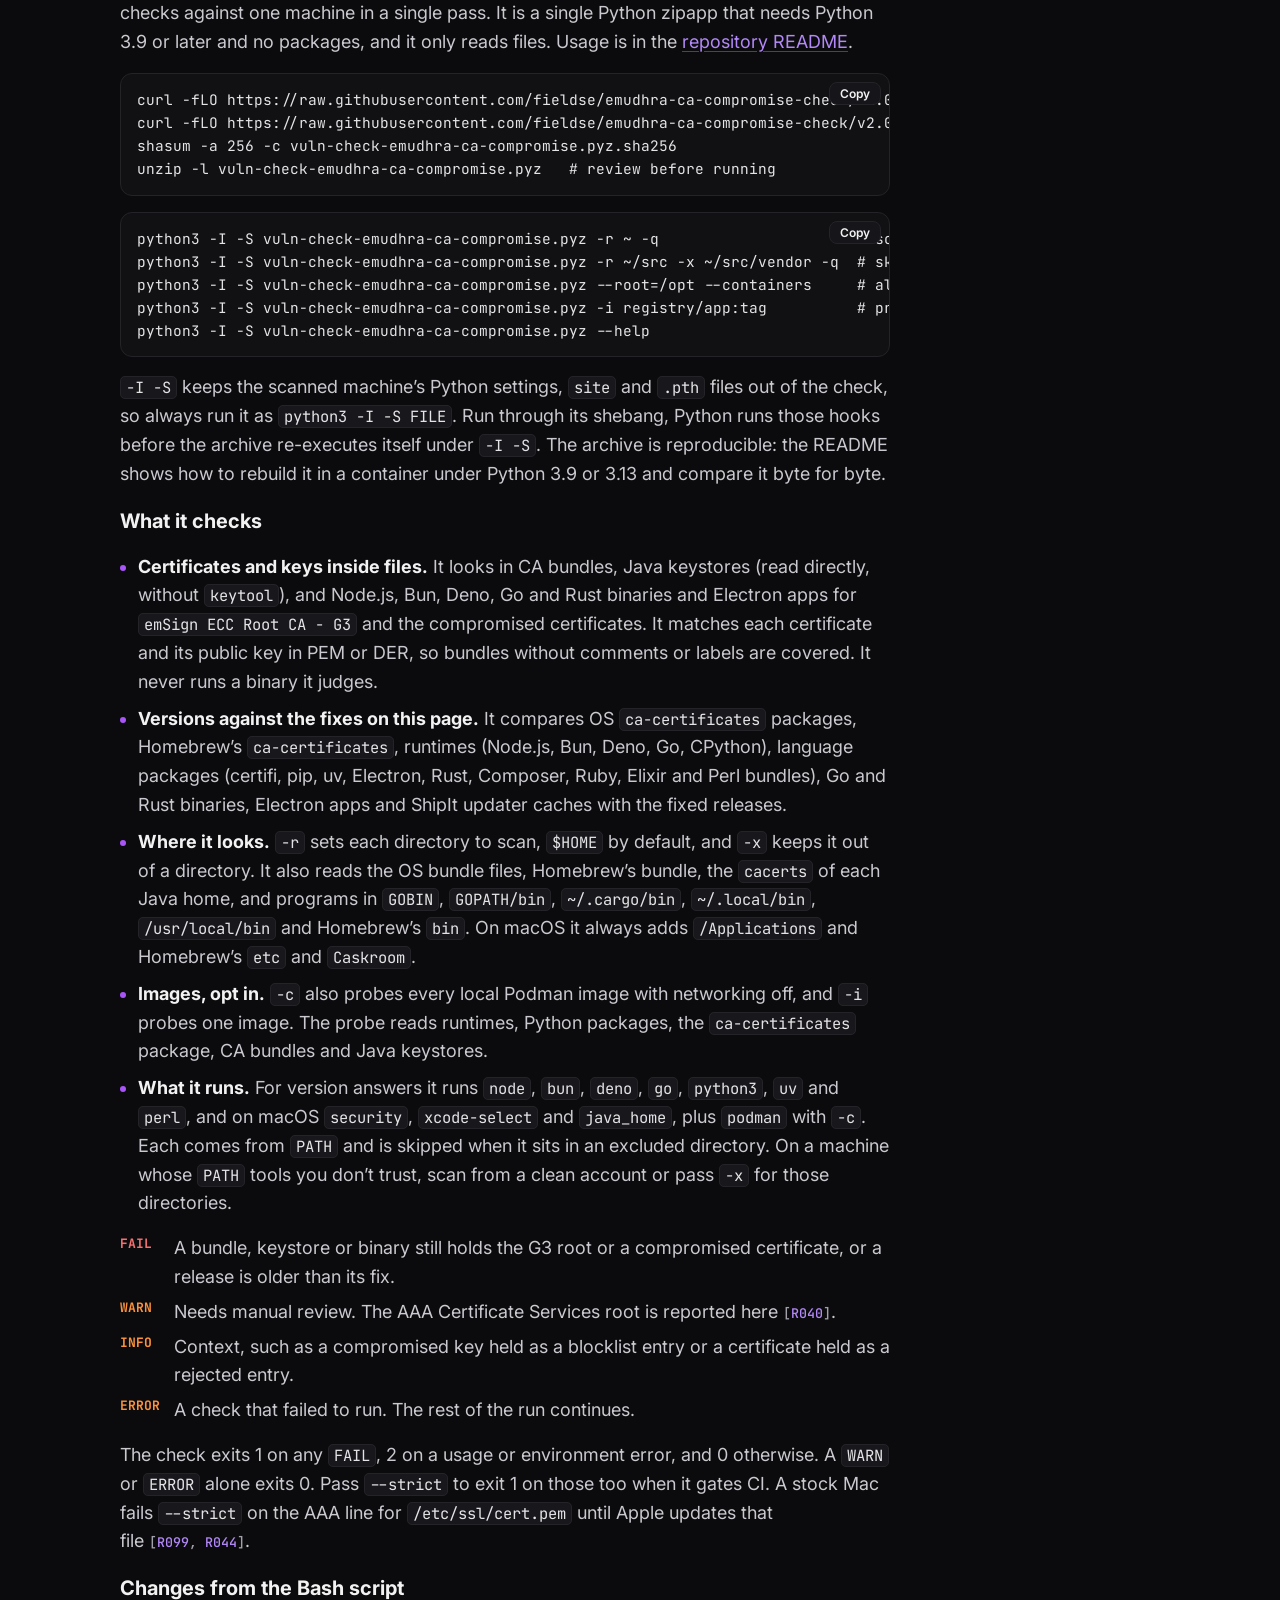
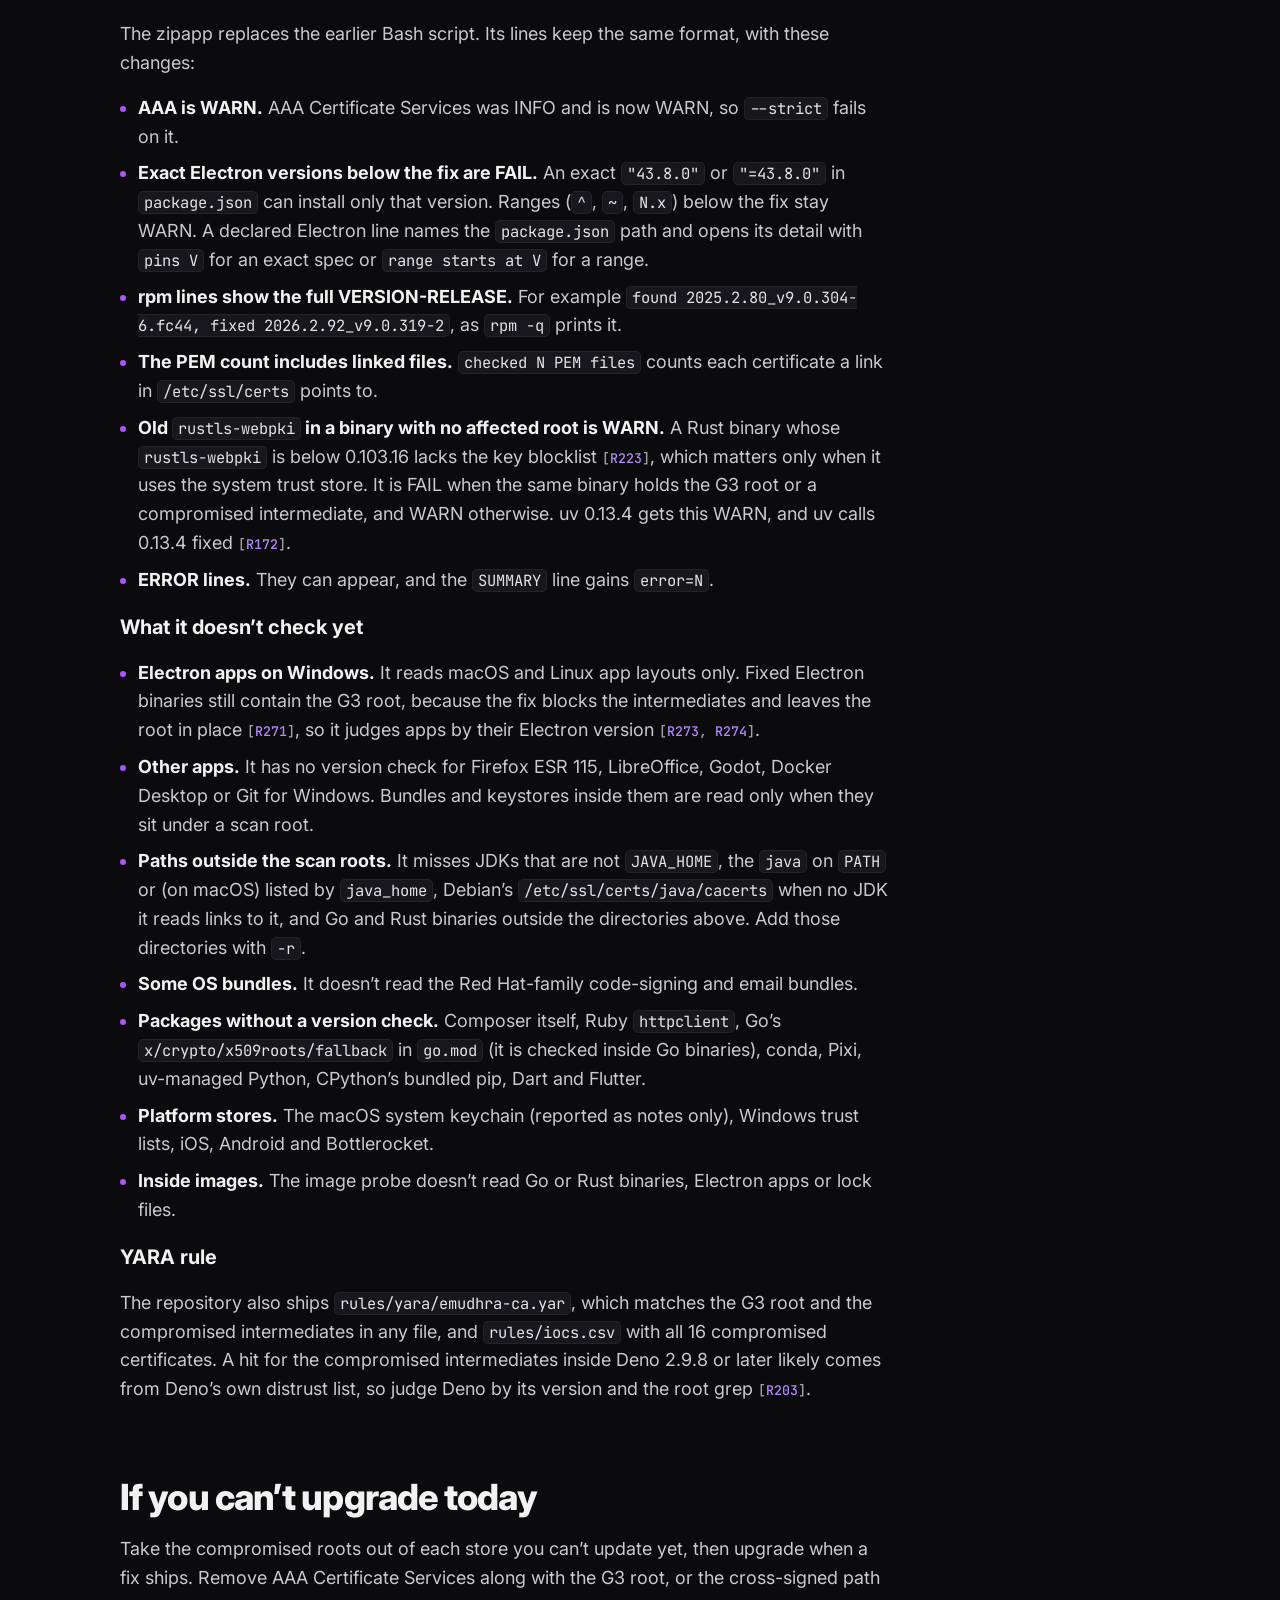
==== commit f83efbdd: "(docs) Correct the Sectigo CRL revocation date (R011) R011 and the guide said Sectigo's CRL dates th" ====
--- a/index.html
+++ b/index.html
@@ -329,7 +329,7 @@
       <dt>Cause</dt>
       <dd><ul><li><strong>A key ceremony rehearsal left two key objects per CA&nbsp;<span class="rl">[<a href="references.html#r008">R008</a>]</span>.</strong> At the 30 April 2025 ceremony, eMudhra's script generated each B and C series key, then wrapped, unwrapped and re-imported it&nbsp;<span class="rl">[<a href="references.html#r008">R008</a>]</span>. The CA certificates were issued over the re-imported key objects rather than the originals&nbsp;<span class="rl">[<a href="references.html#r008">R008</a>]</span>.</li><li><strong>Only the P-384 keys of series B and C are affected&nbsp;<span class="rl">[<a href="references.html#r001">R001</a>]</span>.</strong> The eight came from a batch of 24 intermediates made that day&nbsp;<span class="rl">[<a href="references.html#r001">R001</a>]</span>. The affected keys were generated on Utimaco HSMs, while series A and A-1 were generated on Entrust nShield HSMs and skipped the rehearsal&nbsp;<span class="rl">[<a href="references.html#r008">R008</a>]</span>.</li><li><strong>eMudhra has given two accounts of why the weak keys signed the CSRs&nbsp;<span class="rl">[<a href="references.html#r009">R009</a>]</span>.</strong> On 19 October it said staff picked them by mistake because the key labels were similar&nbsp;<span class="rl">[<a href="references.html#r009">R009</a>]</span>. On 28 October it said the ceremony script itself specified the re-imported keys&nbsp;<span class="rl">[<a href="references.html#r009">R009</a>]</span>.</li></ul></dd>
       <dt>Timeline</dt>
-      <dd><ul><li><strong>17 October: found, reported and blocked&nbsp;<span class="rl">[<a href="references.html#r010">R010</a>]</span>.</strong> A researcher scanning certificates disclosed in CCADB found the weak keys at 16:27 UTC and reported them to Apple, Chrome, Microsoft, Mozilla and eMudhra at 18:05 UTC&nbsp;<span class="rl">[<a href="references.html#r010">R010</a>]</span>. Chrome's CRLSet blocked the keys at 19:45 UTC&nbsp;<span class="rl">[<a href="references.html#r026">R026</a>]</span>. eMudhra acknowledged at about 21:28 UTC and said EM DV TLS CA - G3C had been live, and Mozilla recovered the keys on its own at 21:48 UTC&nbsp;<span class="rl">[<a href="references.html#r010">R010</a>]</span>.</li><li><strong>17 October: Firefox OneCRL&nbsp;<span class="rl">[<a href="references.html#r027">R027</a>]</span>.</strong> The block reached all Firefox users on standard settings by 22:59 UTC&nbsp;<span class="rl">[<a href="references.html#r027">R027</a>]</span>. The day is disputed, because the NSS 3.131.1 announcement relayed on oss-security says OneCRL went out on Saturday 19th, while Mozilla's blog and the bug say 17 October&nbsp;<span class="rl">[<a href="references.html#r027">R027</a>]</span>.</li><li><strong>18 October: eMudhra revoked the eight&nbsp;<span class="rl">[<a href="references.html#r011">R011</a>]</span>.</strong> It revoked them with reason cACompromise between 09:24 and 09:38 UTC&nbsp;<span class="rl">[<a href="references.html#r011">R011</a>]</span>. Mozilla opened Bug 2083449 at 12:06 UTC&nbsp;<span class="rl">[<a href="references.html#r012">R012</a>]</span>.</li><li><strong>19 October: Sectigo revoked the cross-signs&nbsp;<span class="rl">[<a href="references.html#r011">R011</a>]</span>.</strong> Its CRL dates the revocation 10:35:36 UTC, and Sectigo also revoked its other eMudhra cross-signs and ended the relationship&nbsp;<span class="rl">[<a href="references.html#r011">R011</a>]</span>. Mozilla warned downstream trust store maintainers the same day&nbsp;<span class="rl">[<a href="references.html#r012">R012</a>]</span>. Android got the Chrome block through Google Play services around 22:00 UTC&nbsp;<span class="rl">[<a href="references.html#r026">R026</a>]</span>.</li><li><strong>20 October: root removal decided&nbsp;<span class="rl">[<a href="references.html#r028">R028</a>]</span>.</strong> Mozilla chose emergency removal of emSign ECC Root CA - G3, and Chrome committed to the same&nbsp;<span class="rl">[<a href="references.html#r028">R028</a>]</span>. Mozilla published its blog post on the incident&nbsp;<span class="rl">[<a href="references.html#r012">R012</a>]</span>. eMudhra confirmed at 16:27 UTC that it had stopped all G3 issuance&nbsp;<span class="rl">[<a href="references.html#r016">R016</a>]</span>.</li></ul></dd>
+      <dd><ul><li><strong>17 October: found, reported and blocked&nbsp;<span class="rl">[<a href="references.html#r010">R010</a>]</span>.</strong> A researcher scanning certificates disclosed in CCADB found the weak keys at 16:27 UTC and reported them to Apple, Chrome, Microsoft, Mozilla and eMudhra at 18:05 UTC&nbsp;<span class="rl">[<a href="references.html#r010">R010</a>]</span>. Chrome's CRLSet blocked the keys at 19:45 UTC&nbsp;<span class="rl">[<a href="references.html#r026">R026</a>]</span>. eMudhra acknowledged at about 21:28 UTC and said EM DV TLS CA - G3C had been live, and Mozilla recovered the keys on its own at 21:48 UTC&nbsp;<span class="rl">[<a href="references.html#r010">R010</a>]</span>.</li><li><strong>17 October: Firefox OneCRL&nbsp;<span class="rl">[<a href="references.html#r027">R027</a>]</span>.</strong> The block reached all Firefox users on standard settings by 22:59 UTC&nbsp;<span class="rl">[<a href="references.html#r027">R027</a>]</span>. The day is disputed, because the NSS 3.131.1 announcement relayed on oss-security says OneCRL went out on Saturday 19th, while Mozilla's blog and the bug say 17 October&nbsp;<span class="rl">[<a href="references.html#r027">R027</a>]</span>.</li><li><strong>18 October: eMudhra revoked the eight&nbsp;<span class="rl">[<a href="references.html#r011">R011</a>]</span>.</strong> It revoked them with reason cACompromise between 09:24 and 09:38 UTC&nbsp;<span class="rl">[<a href="references.html#r011">R011</a>]</span>. Mozilla opened Bug 2083449 at 12:06 UTC&nbsp;<span class="rl">[<a href="references.html#r012">R012</a>]</span>.</li><li><strong>19 October: Sectigo revoked the cross-signs&nbsp;<span class="rl">[<a href="references.html#r011">R011</a>]</span>.</strong> Its CRL backdates the revocations to 14 May 2025, and Sectigo also revoked its other eMudhra cross-signs and ended the relationship&nbsp;<span class="rl">[<a href="references.html#r011">R011</a>]</span>. Mozilla warned downstream trust store maintainers the same day&nbsp;<span class="rl">[<a href="references.html#r012">R012</a>]</span>. Android got the Chrome block through Google Play services around 22:00 UTC&nbsp;<span class="rl">[<a href="references.html#r026">R026</a>]</span>.</li><li><strong>20 October: root removal decided&nbsp;<span class="rl">[<a href="references.html#r028">R028</a>]</span>.</strong> Mozilla chose emergency removal of emSign ECC Root CA - G3, and Chrome committed to the same&nbsp;<span class="rl">[<a href="references.html#r028">R028</a>]</span>. Mozilla published its blog post on the incident&nbsp;<span class="rl">[<a href="references.html#r012">R012</a>]</span>. eMudhra confirmed at 16:27 UTC that it had stopped all G3 issuance&nbsp;<span class="rl">[<a href="references.html#r016">R016</a>]</span>.</li></ul></dd>
       <dt>Root programs</dt>
       <dd><ul><li><strong>Chrome removed emSign ECC Root CA - G3 in Chrome Root Store v43&nbsp;<span class="rl">[<a href="references.html#r031">R031</a>]</span>.</strong> Version 42 still has it&nbsp;<span class="rl">[<a href="references.html#r031">R031</a>]</span>. Google expected v43 on all devices on the morning of 27 October (Pacific time), and no source read confirms it shipped&nbsp;<span class="rl">[<a href="references.html#r031">R031</a>]</span>. The 17 October CRLSet blocks by public key, so it also covers the Sectigo cross-signs&nbsp;<span class="rl">[<a href="references.html#r026">R026</a>]</span>.</li><li><strong>Mozilla removed the root in NSS 3.131.1 on 20 October&nbsp;<span class="rl">[<a href="references.html#r029">R029</a>]</span>.</strong> The release also removes emSign Root CA - C1 and emSign ECC Root CA - C3&nbsp;<span class="rl">[<a href="references.html#r029">R029</a>]</span>. Firefox 158.0.1, ESR 153.5.1 and ESR 115.43.1 shipped the same day with the block built in, for users whose settings keep OneCRL from updating&nbsp;<span class="rl">[<a href="references.html#r030">R030</a>]</span>. Whether ESR 115.43.1 is fixed is disputed&nbsp;<span class="rl">[<a href="references.html#r030">R030</a>]</span>.</li><li><strong>Microsoft removed six emSign G3 roots and AAA Certificate Services&nbsp;<span class="rl">[<a href="references.html#r034">R034</a>]</span>.</strong> Windows dropped them in a 26 October out-of-band update (KB5134133, KB5134137), and Edge and WebView2 on 27 October in PKI Metadata 72.0.0.0&nbsp;<span class="rl">[<a href="references.html#r034">R034</a>]</span>. On 20 October the Windows Disallowed CTL had already blocked the eight keys, and Edge CRLSet 2026.10.20 the TLS keys&nbsp;<span class="rl">[<a href="references.html#r033">R033</a>]</span>.</li><li><strong>Apple blocks the 12 TLS certificates and the G3 ECC root&nbsp;<span class="rl">[<a href="references.html#r035">R035</a>]</span>.</strong> The 12 are the six eMudhra TLS CAs and their six Sectigo cross-signs, and the root block started on 23 October&nbsp;<span class="rl">[<a href="references.html#r035">R035</a>]</span>. Apple dates the first block to 19 October, while the community tracker says 22 October&nbsp;<span class="rl">[<a href="references.html#r035">R035</a>]</span>. Command-line tools that read <code>/etc/ssl/cert.pem</code> skip Apple's block&nbsp;<span class="rl">[<a href="references.html#r044">R044</a>]</span>.</li><li><strong>No root program has removed emSign Root CA - G1&nbsp;<span class="rl">[<a href="references.html#r032">R032</a>]</span>.</strong> Chrome Root Store v43 and NSS master still carry it, Mozilla said on 20 October it was not removing it at that time, and Microsoft is evaluating the remaining eMudhra roots&nbsp;<span class="rl">[<a href="references.html#r032">R032</a>]</span>. OpenJDK's interim fix deletes the G1 alias anyway&nbsp;<span class="rl">[<a href="references.html#r037">R037</a>]</span>.</li></ul></dd>
       <dt>eMudhra since</dt>
@@ -347,7 +347,7 @@
   <section id="exposed">
     <h2>Who is exposed</h2>
     <p class="read">Update everything that carries its own trust store&nbsp;<span class="rl">[<a href="references.html#r038">R038</a>]</span>. Browsers on default settings are covered by pushed blocks and root store changes&nbsp;<span class="rl">[<a href="references.html#r026">R026</a>, <a href="references.html#r027">R027</a>, <a href="references.html#r035">R035</a>, <a href="references.html#r033">R033</a>]</span>. OS bundles, language packages, JDK <code>cacerts</code>, runtimes, Electron apps and container images each need their own update&nbsp;<span class="rl">[<a href="references.html#r038">R038</a>, <a href="references.html#r039">R039</a>, <a href="references.html#r025">R025</a>]</span>.</p>
-    <ul class="notes"><li><strong>Browsers on default settings are covered&nbsp;<span class="rl">[<a href="references.html#r026">R026</a>]</span>.</strong> Chrome's CRLSet reached users on 17 October&nbsp;<span class="rl">[<a href="references.html#r026">R026</a>]</span>. Mozilla says Firefox's OneCRL block did too, though its NSS 3.131.1 announcement says 19 October&nbsp;<span class="rl">[<a href="references.html#r027">R027</a>]</span>. Apple, Windows and Edge pushed their own blocks between 19 and 22 October&nbsp;<span class="rl">[<a href="references.html#r035">R035</a>, <a href="references.html#r033">R033</a>]</span>. A new Firefox ESR 115 profile can still trust the chains until OneCRL loads after 20 idle seconds&nbsp;<span class="rl">[<a href="references.html#r030">R030</a>]</span>.</li><li><strong>Apps that ship their own CA bundle need their own update, even on a patched Windows host&nbsp;<span class="rl">[<a href="references.html#r038">R038</a>]</span>.</strong> Microsoft says software that doesn't reliably check revocation or its disallowed list can still accept the chains if it keeps or restores trust in the removed roots&nbsp;<span class="rl">[<a href="references.html#r109">R109</a>]</span>. macOS command-line tools that read <code>/etc/ssl/cert.pem</code>, including curl, git, python3, ruby, perl and openssl, skip Apple's block and still accept the chains&nbsp;<span class="rl">[<a href="references.html#r044">R044</a>]</span>. A container trusts the CA bundle inside its image, so a patched host does not protect it&nbsp;<span class="rl">[<a href="references.html#r038">R038</a>]</span>.</li><li><strong>Runtimes and JDKs carry their own copy&nbsp;<span class="rl">[<a href="references.html#r039">R039</a>]</span>.</strong> Node.js bundles a Mozilla snapshot fixed at release time, so only a Node.js upgrade changes it&nbsp;<span class="rl">[<a href="references.html#r039">R039</a>]</span>. A JDK update fixes only its bundled <code>cacerts</code>, and an app's own JKS or PKCS12 truststore needs the roots removed from that file&nbsp;<span class="rl">[<a href="references.html#r039">R039</a>]</span>. Electron's advisory gives 42.11.16, 43.8.1, 44.9.1 and 45.0.0-beta.6 as the first releases that block the intermediates in its Chromium networking and Node.js TLS&nbsp;<span class="rl">[<a href="references.html#r025">R025</a>]</span>. Each Electron app needs its own release on one of them&nbsp;<span class="rl">[<a href="references.html#r272">R272</a>]</span>. Fixed Electron builds still contain the G3 root, so check each app's Electron version to tell fixed from unfixed&nbsp;<span class="rl">[<a href="references.html#r271">R271</a>]</span>.</li><li><strong>A store with AAA Certificate Services and no G3 root can still trust a forged chain&nbsp;<span class="rl">[<a href="references.html#r002">R002</a>]</span>.</strong> Sectigo cross-signed all eight compromised intermediates under its AAA Certificate Services root, and each cross-sign reuses the same weak key&nbsp;<span class="rl">[<a href="references.html#r002">R002</a>]</span>. A forged leaf can chain through those cross-signed copies to AAA, so removing emSign ECC Root CA - G3 alone does not block it&nbsp;<span class="rl">[<a href="references.html#r040">R040</a>]</span>. Before the incident Apple and Microsoft still trusted AAA, while Mozilla and Chrome had removed it&nbsp;<span class="rl">[<a href="references.html#r007">R007</a>]</span>.</li><li><strong>Microsoft removed AAA&nbsp;<span class="rl">[<a href="references.html#r034">R034</a>]</span>.</strong> Windows dropped it on 26 October, and Edge and WebView2 on 27 October&nbsp;<span class="rl">[<a href="references.html#r034">R034</a>]</span>. The 20 October Disallowed CTL block matches the keys, so it covers the cross-signs too&nbsp;<span class="rl">[<a href="references.html#r033">R033</a>]</span>.</li><li><strong>Mozilla trusts AAA for email only&nbsp;<span class="rl">[<a href="references.html#r041">R041</a>]</span>.</strong> NSS and Firefox carry the root without TLS trust&nbsp;<span class="rl">[<a href="references.html#r041">R041</a>]</span>. Mozilla left the cross-signs out of OneCRL, saying the root is not in its root store&nbsp;<span class="rl">[<a href="references.html#r041">R041</a>]</span>.</li><li><strong>Apple blocks the six TLS cross-signs&nbsp;<span class="rl">[<a href="references.html#r035">R035</a>]</span>.</strong> They are among the 12 TLS certificates Apple blocks&nbsp;<span class="rl">[<a href="references.html#r035">R035</a>]</span>. In <code>/etc/ssl/cert.pem</code> they still verify through AAA, so Apple's interim steps offer removing AAA as well as G3&nbsp;<span class="rl">[<a href="references.html#r040">R040</a>]</span>.</li><li><strong>Chrome's store holds no AAA root&nbsp;<span class="rl">[<a href="references.html#r042">R042</a>]</span>.</strong> Chrome Root Store v41, v42 and v43 do not contain it&nbsp;<span class="rl">[<a href="references.html#r042">R042</a>]</span>. Chrome's CRLSet blocks by public key, so it covers the cross-signs anyway&nbsp;<span class="rl">[<a href="references.html#r026">R026</a>]</span>.</li><li><strong>Sectigo revoked the cross-signs on 19 October&nbsp;<span class="rl">[<a href="references.html#r011">R011</a>]</span>.</strong> Its CRL dates the revocation 10:35:36 UTC&nbsp;<span class="rl">[<a href="references.html#r011">R011</a>]</span>. Clients that skip revocation checks, such as the macOS tools that read <code>/etc/ssl/cert.pem</code>, still accept the chains&nbsp;<span class="rl">[<a href="references.html#r044">R044</a>]</span>.</li><li><strong>Fixes that block by public key also catch the cross-signs&nbsp;<span class="rl">[<a href="references.html#r043">R043</a>]</span>.</strong> Go's <code>crypto/x509</code> denylist, <code>rustls-webpki</code> 0.103.16 and CPython's <code>ssl</code> block match the compromised keys&nbsp;<span class="rl">[<a href="references.html#r043">R043</a>]</span>. So do Chrome's CRLSet and the Windows Disallowed CTL&nbsp;<span class="rl">[<a href="references.html#r026">R026</a>, <a href="references.html#r033">R033</a>]</span>. A fix that only removes the G3 root leaves the AAA path open wherever AAA is still trusted&nbsp;<span class="rl">[<a href="references.html#r040">R040</a>]</span>.</li><li><strong>Common tools could not fetch eMudhra's revocation data until 26 October&nbsp;<span class="rl">[<a href="references.html#r045">R045</a>]</span>.</strong> eMudhra's firewall refused HTTP CRL and OCSP requests from curl, Wget, Python-urllib and libwww-perl user agents from 28 September 2022 to 10:32 UTC on 26 October 2026&nbsp;<span class="rl">[<a href="references.html#r045">R045</a>]</span>. The blocked files include the two CRLs that carry the eight revocations, and HTTPS was no fallback because the certificates name HTTP CRL URLs&nbsp;<span class="rl">[<a href="references.html#r045">R045</a>]</span>.</li><li><strong>Clients that don't enforce CT are more exposed&nbsp;<span class="rl">[<a href="references.html#r046">R046</a>]</span>.</strong> CT-enforcing clients reject a leaf that was never logged, and non-browser clients such as curl usually don't enforce CT&nbsp;<span class="rl">[<a href="references.html#r046">R046</a>]</span>. One commenter counted 106,058 post-disclosure CT certificates that chain through the AAA cross-signs, a count nobody has replicated&nbsp;<span class="rl">[<a href="references.html#r013">R013</a>]</span>.</li></ul>
+    <ul class="notes"><li><strong>Browsers on default settings are covered&nbsp;<span class="rl">[<a href="references.html#r026">R026</a>]</span>.</strong> Chrome's CRLSet reached users on 17 October&nbsp;<span class="rl">[<a href="references.html#r026">R026</a>]</span>. Mozilla says Firefox's OneCRL block did too, though its NSS 3.131.1 announcement says 19 October&nbsp;<span class="rl">[<a href="references.html#r027">R027</a>]</span>. Apple, Windows and Edge pushed their own blocks between 19 and 22 October&nbsp;<span class="rl">[<a href="references.html#r035">R035</a>, <a href="references.html#r033">R033</a>]</span>. A new Firefox ESR 115 profile can still trust the chains until OneCRL loads after 20 idle seconds&nbsp;<span class="rl">[<a href="references.html#r030">R030</a>]</span>.</li><li><strong>Apps that ship their own CA bundle need their own update, even on a patched Windows host&nbsp;<span class="rl">[<a href="references.html#r038">R038</a>]</span>.</strong> Microsoft says software that doesn't reliably check revocation or its disallowed list can still accept the chains if it keeps or restores trust in the removed roots&nbsp;<span class="rl">[<a href="references.html#r109">R109</a>]</span>. macOS command-line tools that read <code>/etc/ssl/cert.pem</code>, including curl, git, python3, ruby, perl and openssl, skip Apple's block and still accept the chains&nbsp;<span class="rl">[<a href="references.html#r044">R044</a>]</span>. A container trusts the CA bundle inside its image, so a patched host does not protect it&nbsp;<span class="rl">[<a href="references.html#r038">R038</a>]</span>.</li><li><strong>Runtimes and JDKs carry their own copy&nbsp;<span class="rl">[<a href="references.html#r039">R039</a>]</span>.</strong> Node.js bundles a Mozilla snapshot fixed at release time, so only a Node.js upgrade changes it&nbsp;<span class="rl">[<a href="references.html#r039">R039</a>]</span>. A JDK update fixes only its bundled <code>cacerts</code>, and an app's own JKS or PKCS12 truststore needs the roots removed from that file&nbsp;<span class="rl">[<a href="references.html#r039">R039</a>]</span>. Electron's advisory gives 42.11.16, 43.8.1, 44.9.1 and 45.0.0-beta.6 as the first releases that block the intermediates in its Chromium networking and Node.js TLS&nbsp;<span class="rl">[<a href="references.html#r025">R025</a>]</span>. Each Electron app needs its own release on one of them&nbsp;<span class="rl">[<a href="references.html#r272">R272</a>]</span>. Fixed Electron builds still contain the G3 root, so check each app's Electron version to tell fixed from unfixed&nbsp;<span class="rl">[<a href="references.html#r271">R271</a>]</span>.</li><li><strong>A store with AAA Certificate Services and no G3 root can still trust a forged chain&nbsp;<span class="rl">[<a href="references.html#r002">R002</a>]</span>.</strong> Sectigo cross-signed all eight compromised intermediates under its AAA Certificate Services root, and each cross-sign reuses the same weak key&nbsp;<span class="rl">[<a href="references.html#r002">R002</a>]</span>. A forged leaf can chain through those cross-signed copies to AAA, so removing emSign ECC Root CA - G3 alone does not block it&nbsp;<span class="rl">[<a href="references.html#r040">R040</a>]</span>. Before the incident Apple and Microsoft still trusted AAA, while Mozilla and Chrome had removed it&nbsp;<span class="rl">[<a href="references.html#r007">R007</a>]</span>.</li><li><strong>Microsoft removed AAA&nbsp;<span class="rl">[<a href="references.html#r034">R034</a>]</span>.</strong> Windows dropped it on 26 October, and Edge and WebView2 on 27 October&nbsp;<span class="rl">[<a href="references.html#r034">R034</a>]</span>. The 20 October Disallowed CTL block matches the keys, so it covers the cross-signs too&nbsp;<span class="rl">[<a href="references.html#r033">R033</a>]</span>.</li><li><strong>Mozilla trusts AAA for email only&nbsp;<span class="rl">[<a href="references.html#r041">R041</a>]</span>.</strong> NSS and Firefox carry the root without TLS trust&nbsp;<span class="rl">[<a href="references.html#r041">R041</a>]</span>. Mozilla left the cross-signs out of OneCRL, saying the root is not in its root store&nbsp;<span class="rl">[<a href="references.html#r041">R041</a>]</span>.</li><li><strong>Apple blocks the six TLS cross-signs&nbsp;<span class="rl">[<a href="references.html#r035">R035</a>]</span>.</strong> They are among the 12 TLS certificates Apple blocks&nbsp;<span class="rl">[<a href="references.html#r035">R035</a>]</span>. In <code>/etc/ssl/cert.pem</code> they still verify through AAA, so Apple's interim steps offer removing AAA as well as G3&nbsp;<span class="rl">[<a href="references.html#r040">R040</a>]</span>.</li><li><strong>Chrome's store holds no AAA root&nbsp;<span class="rl">[<a href="references.html#r042">R042</a>]</span>.</strong> Chrome Root Store v41, v42 and v43 do not contain it&nbsp;<span class="rl">[<a href="references.html#r042">R042</a>]</span>. Chrome's CRLSet blocks by public key, so it covers the cross-signs anyway&nbsp;<span class="rl">[<a href="references.html#r026">R026</a>]</span>.</li><li><strong>Sectigo revoked the cross-signs on 19 October&nbsp;<span class="rl">[<a href="references.html#r011">R011</a>]</span>.</strong> Its AAA Certificate Services CRL backdates the revocations to 14 May 2025&nbsp;<span class="rl">[<a href="references.html#r310">R310</a>]</span>. Clients that skip revocation checks, such as the macOS tools that read <code>/etc/ssl/cert.pem</code>, still accept the chains&nbsp;<span class="rl">[<a href="references.html#r044">R044</a>]</span>.</li><li><strong>Fixes that block by public key also catch the cross-signs&nbsp;<span class="rl">[<a href="references.html#r043">R043</a>]</span>.</strong> Go's <code>crypto/x509</code> denylist, <code>rustls-webpki</code> 0.103.16 and CPython's <code>ssl</code> block match the compromised keys&nbsp;<span class="rl">[<a href="references.html#r043">R043</a>]</span>. So do Chrome's CRLSet and the Windows Disallowed CTL&nbsp;<span class="rl">[<a href="references.html#r026">R026</a>, <a href="references.html#r033">R033</a>]</span>. A fix that only removes the G3 root leaves the AAA path open wherever AAA is still trusted&nbsp;<span class="rl">[<a href="references.html#r040">R040</a>]</span>.</li><li><strong>Common tools could not fetch eMudhra's revocation data until 26 October&nbsp;<span class="rl">[<a href="references.html#r045">R045</a>]</span>.</strong> eMudhra's firewall refused HTTP CRL and OCSP requests from curl, Wget, Python-urllib and libwww-perl user agents from 28 September 2022 to 10:32 UTC on 26 October 2026&nbsp;<span class="rl">[<a href="references.html#r045">R045</a>]</span>. The blocked files include the two CRLs that carry the eight revocations, and HTTPS was no fallback because the certificates name HTTP CRL URLs&nbsp;<span class="rl">[<a href="references.html#r045">R045</a>]</span>.</li><li><strong>Clients that don't enforce CT are more exposed&nbsp;<span class="rl">[<a href="references.html#r046">R046</a>]</span>.</strong> CT-enforcing clients reject a leaf that was never logged, and non-browser clients such as curl usually don't enforce CT&nbsp;<span class="rl">[<a href="references.html#r046">R046</a>]</span>. One commenter counted 106,058 post-disclosure CT certificates that chain through the AAA cross-signs, a count nobody has replicated&nbsp;<span class="rl">[<a href="references.html#r013">R013</a>]</span>.</li></ul>
   </section>
 
   <section id="manual">
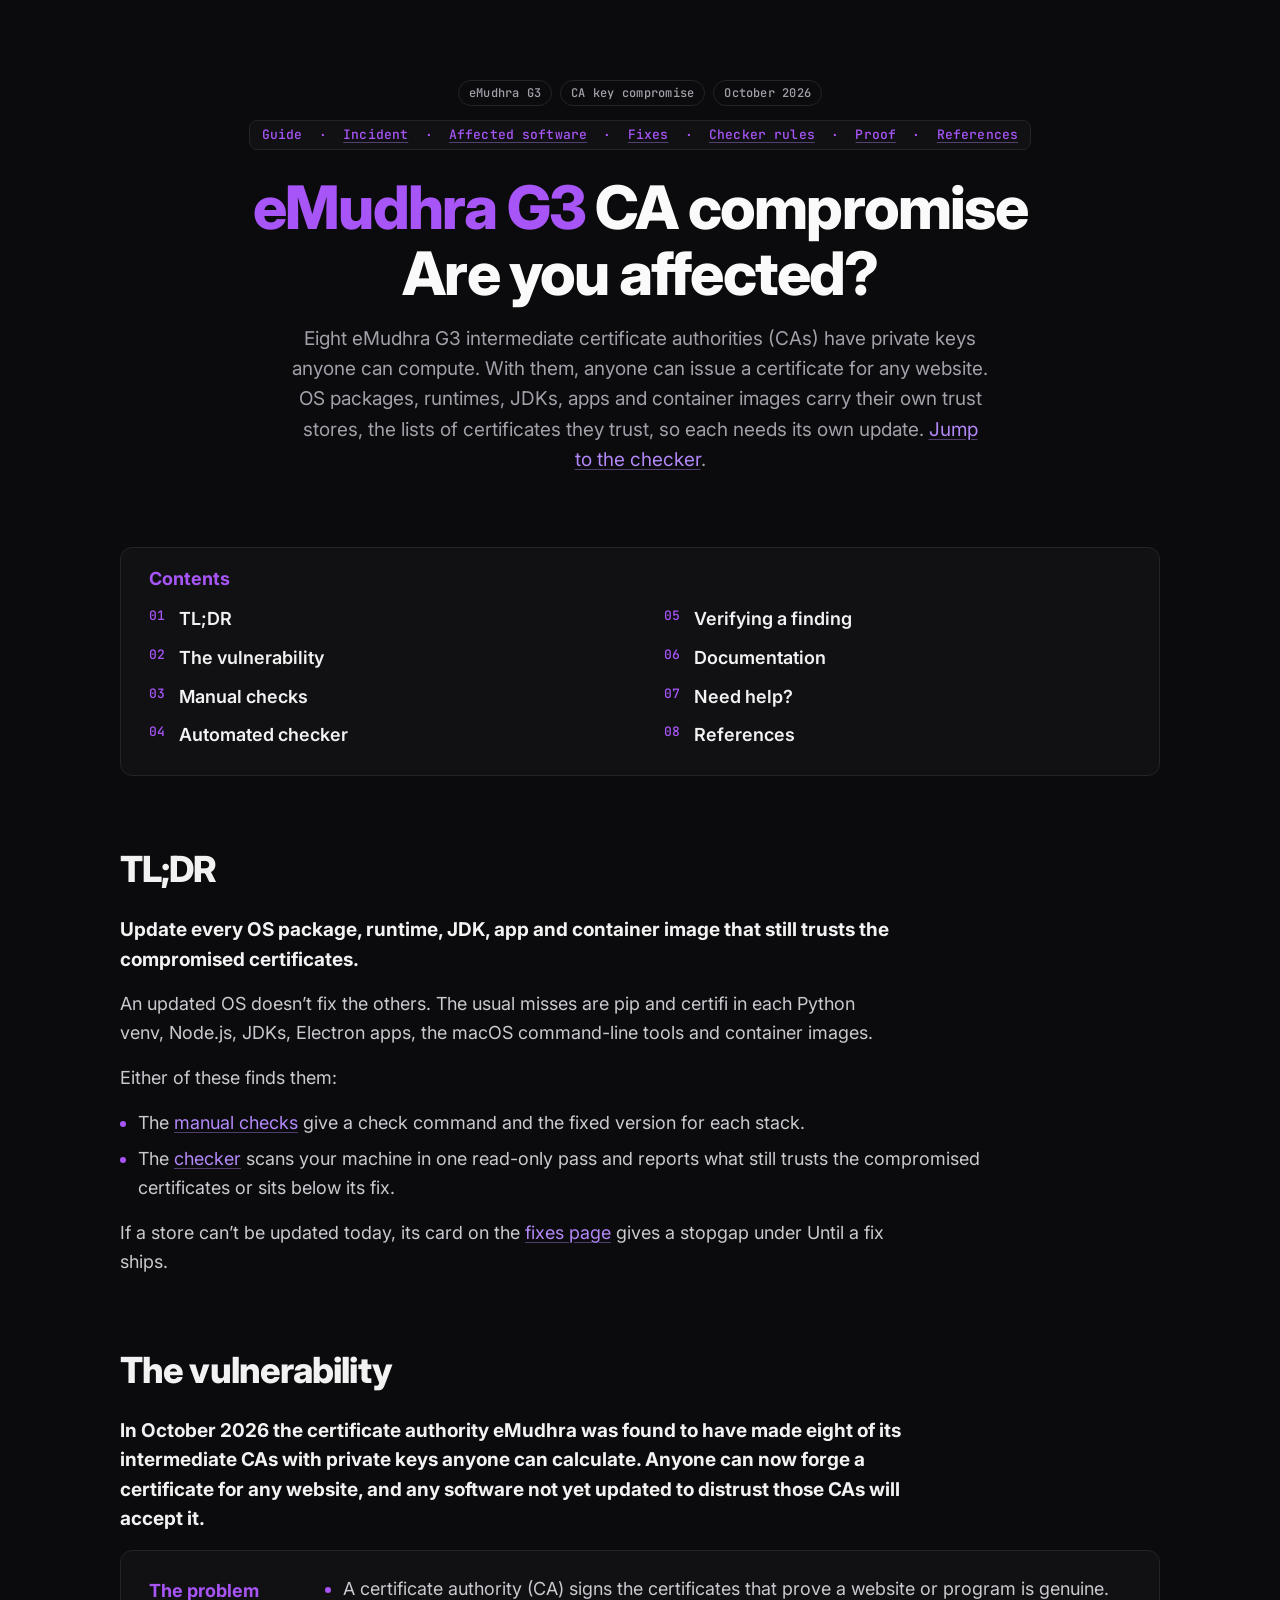
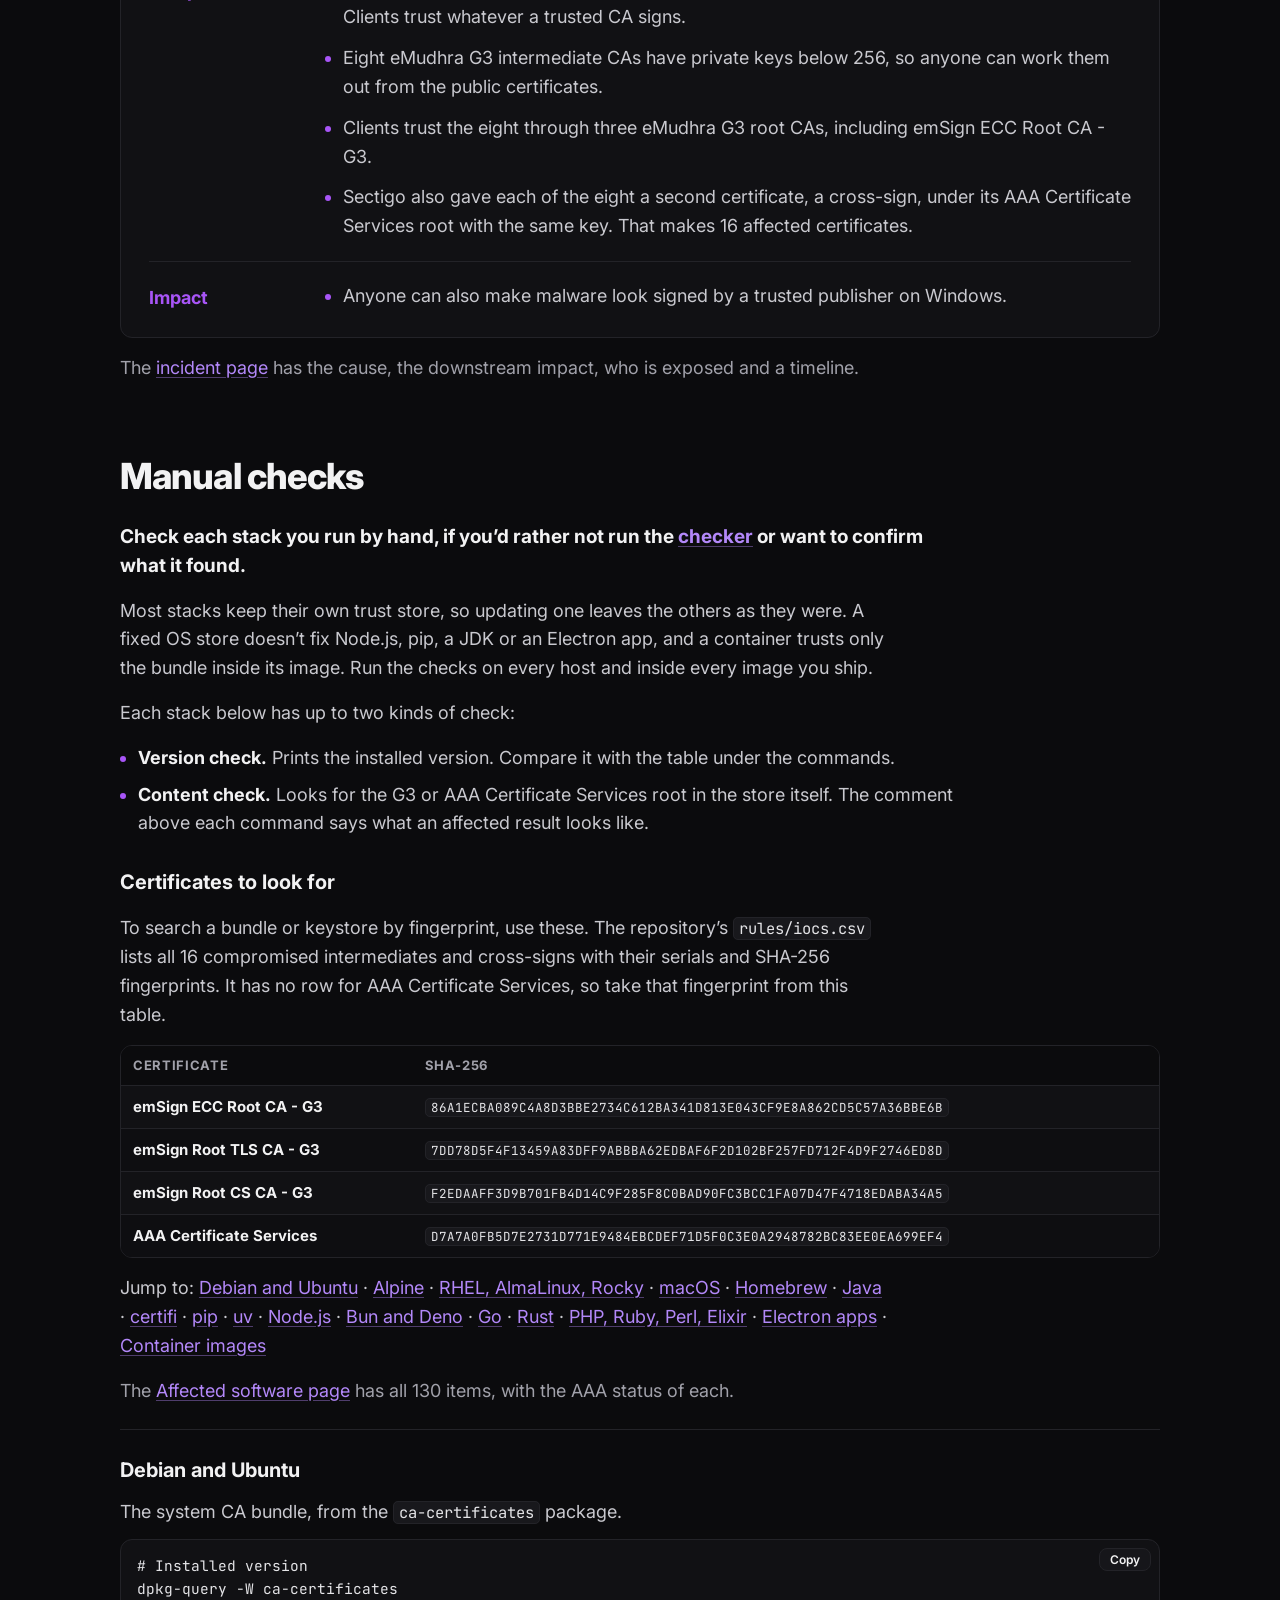
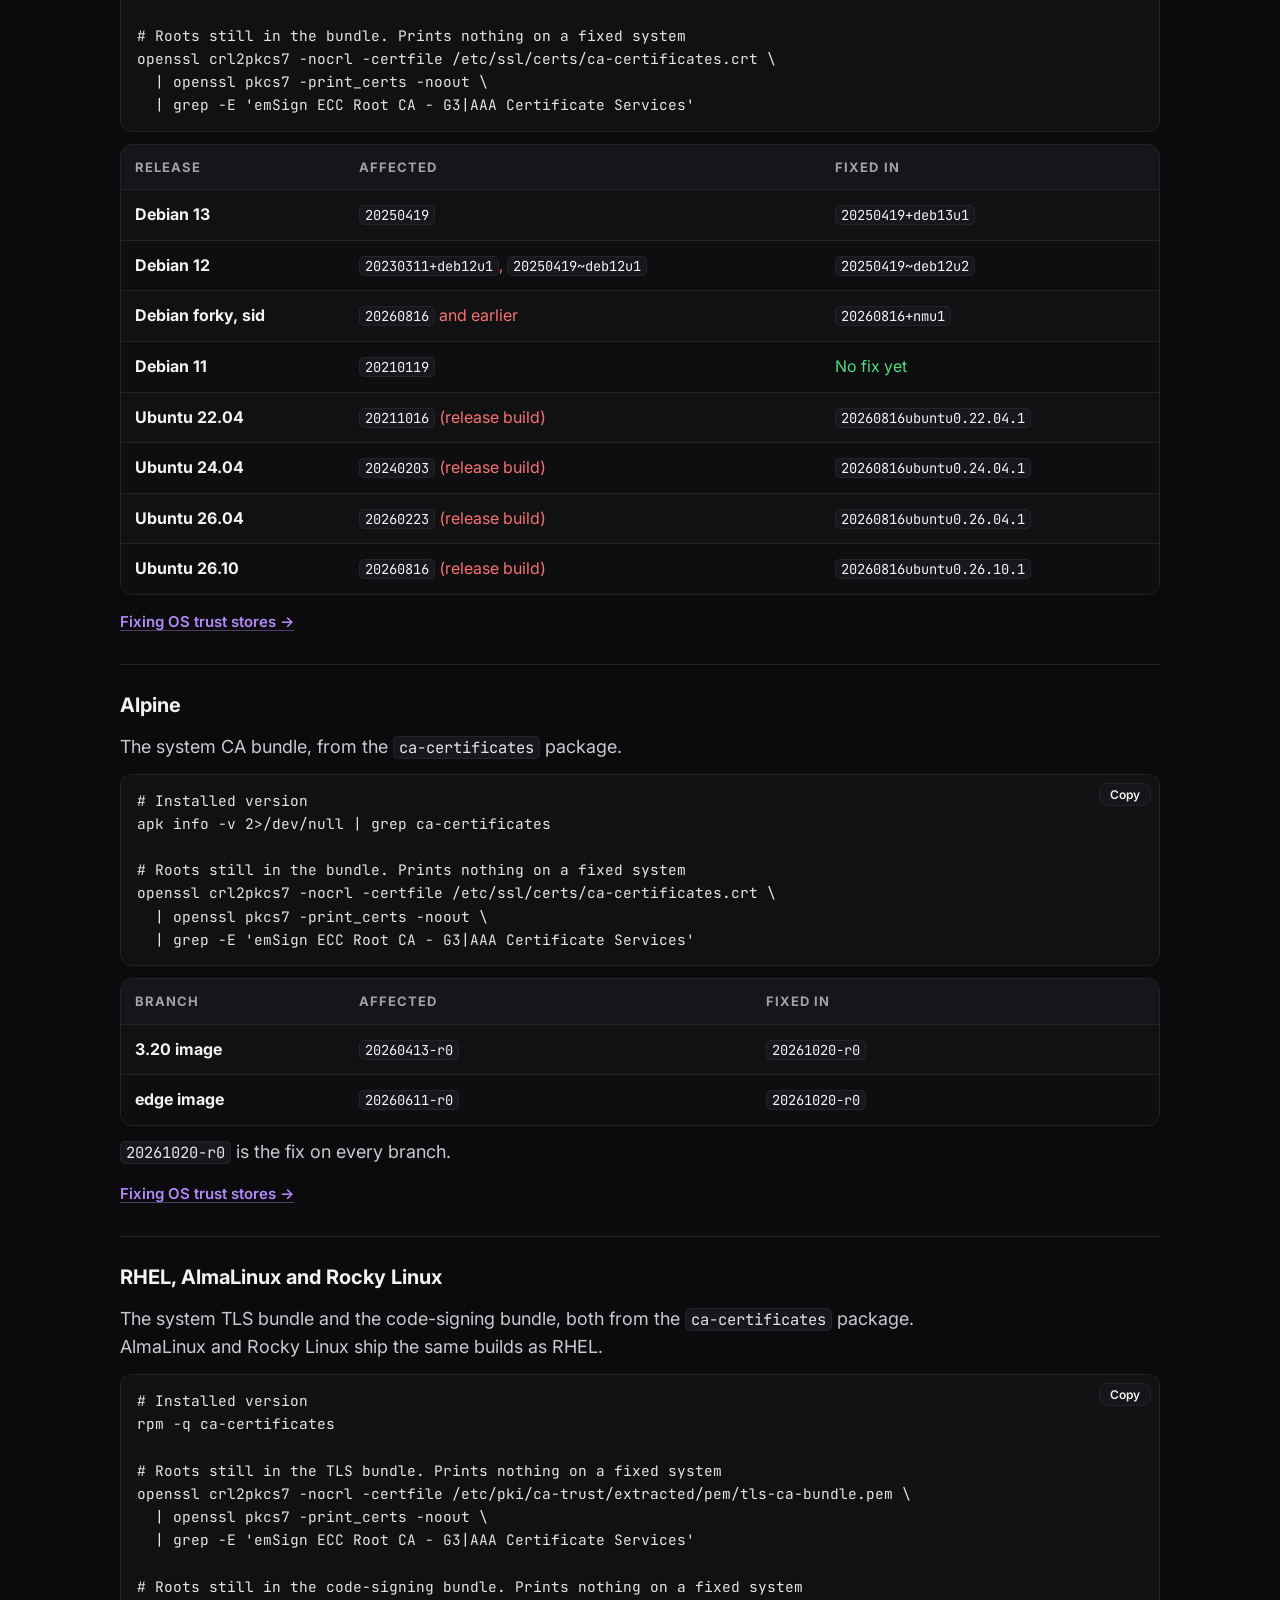
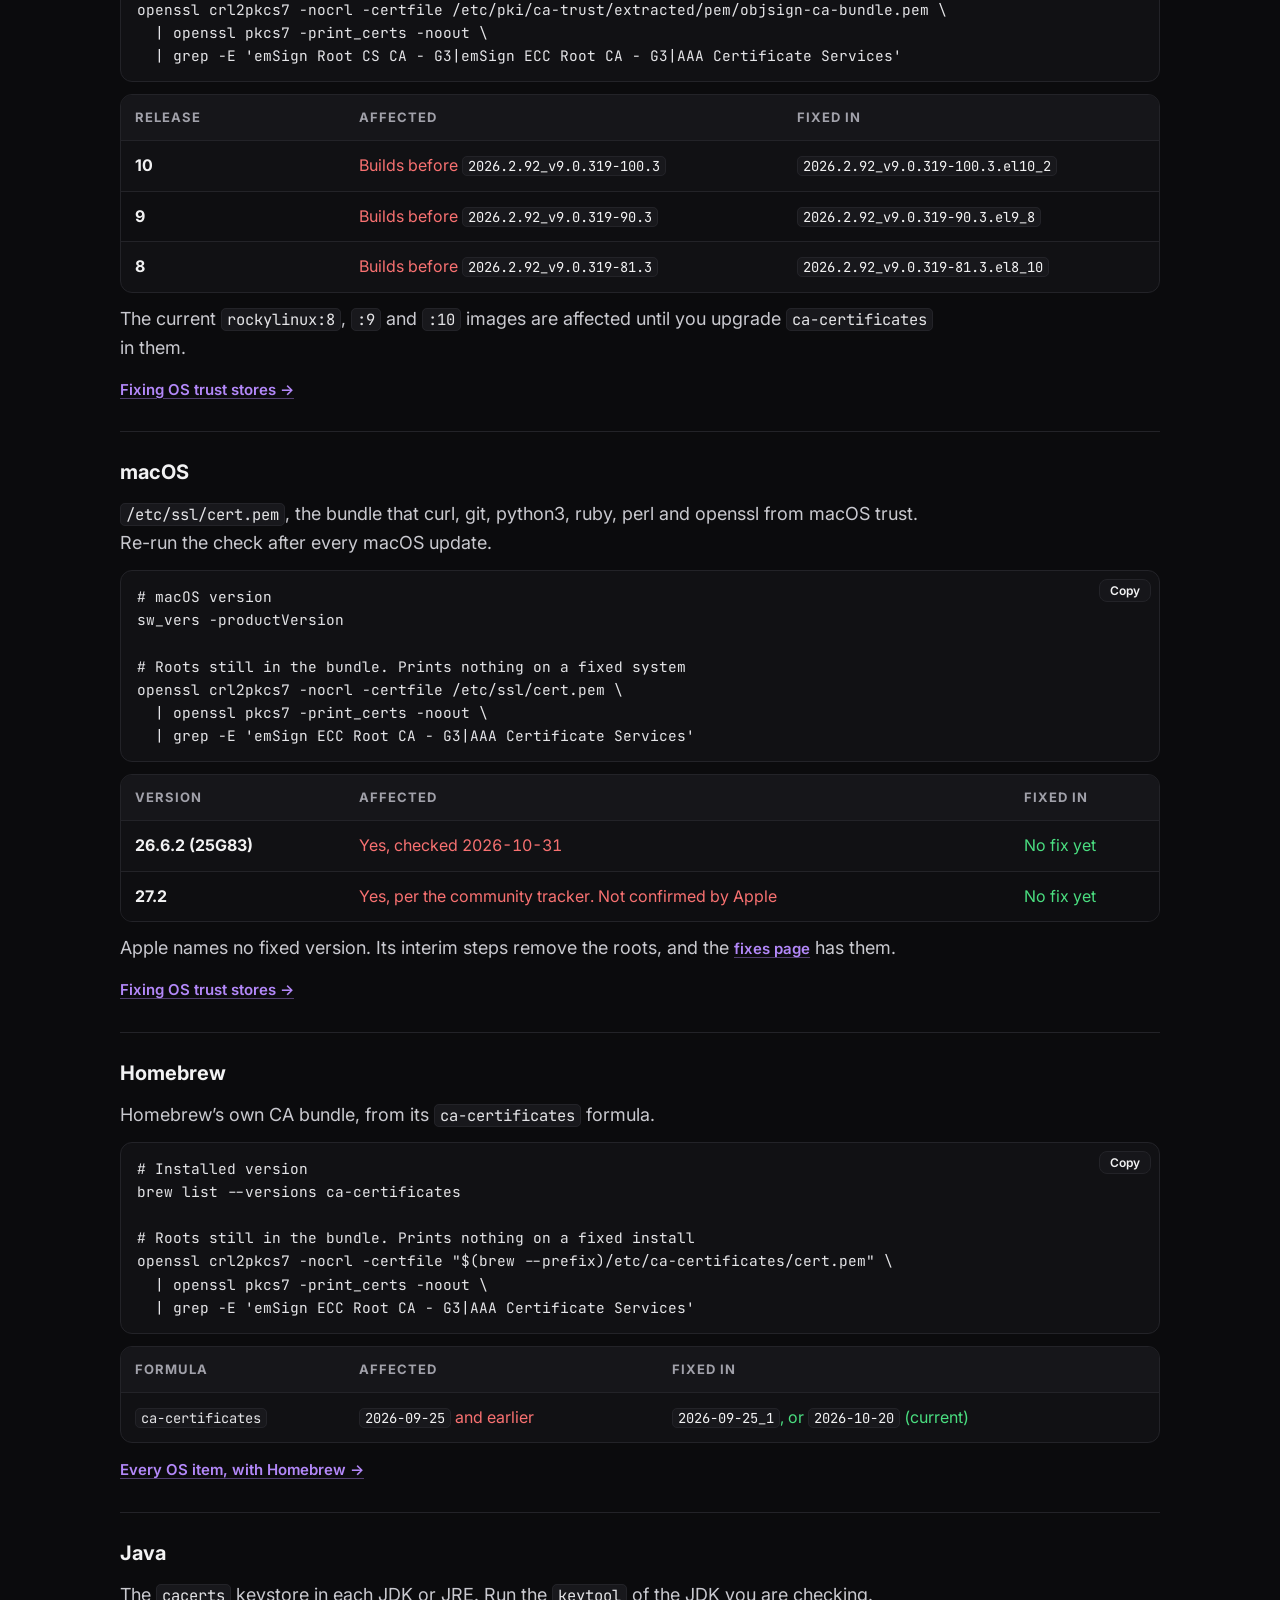
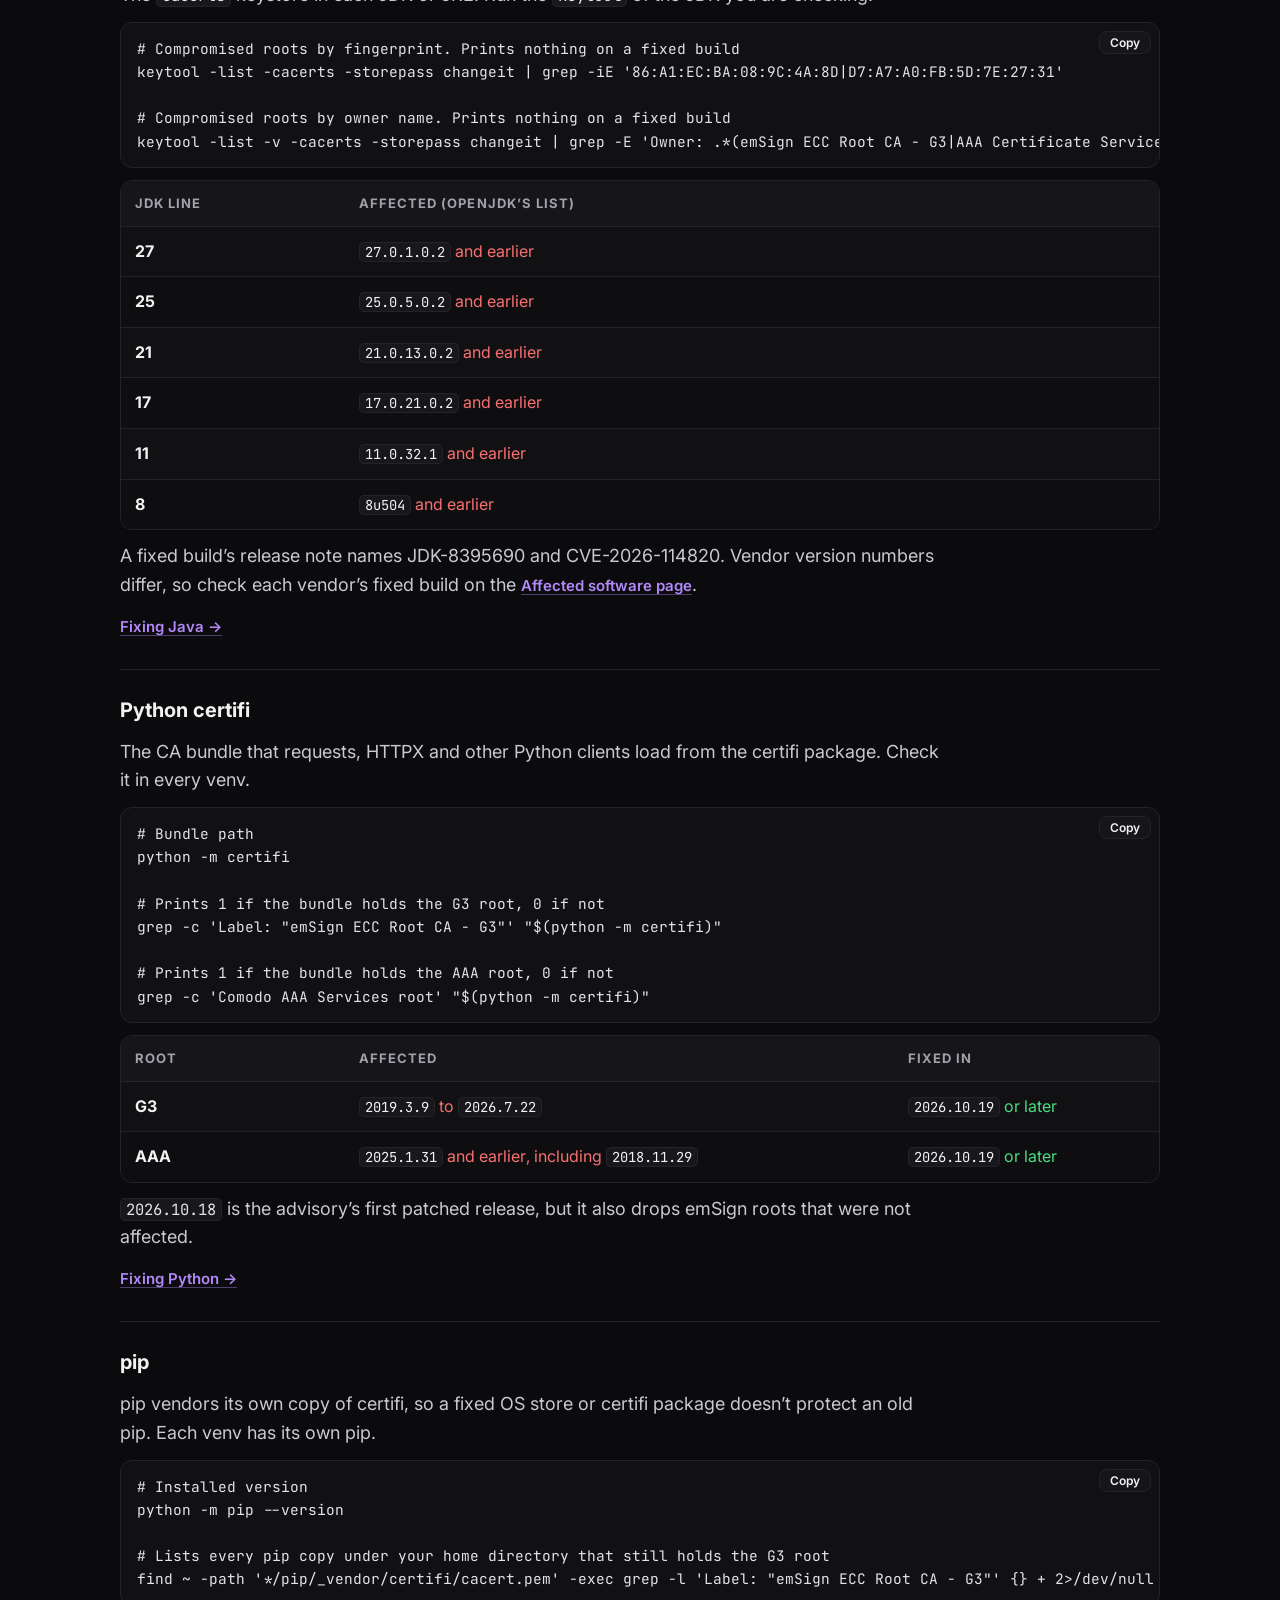
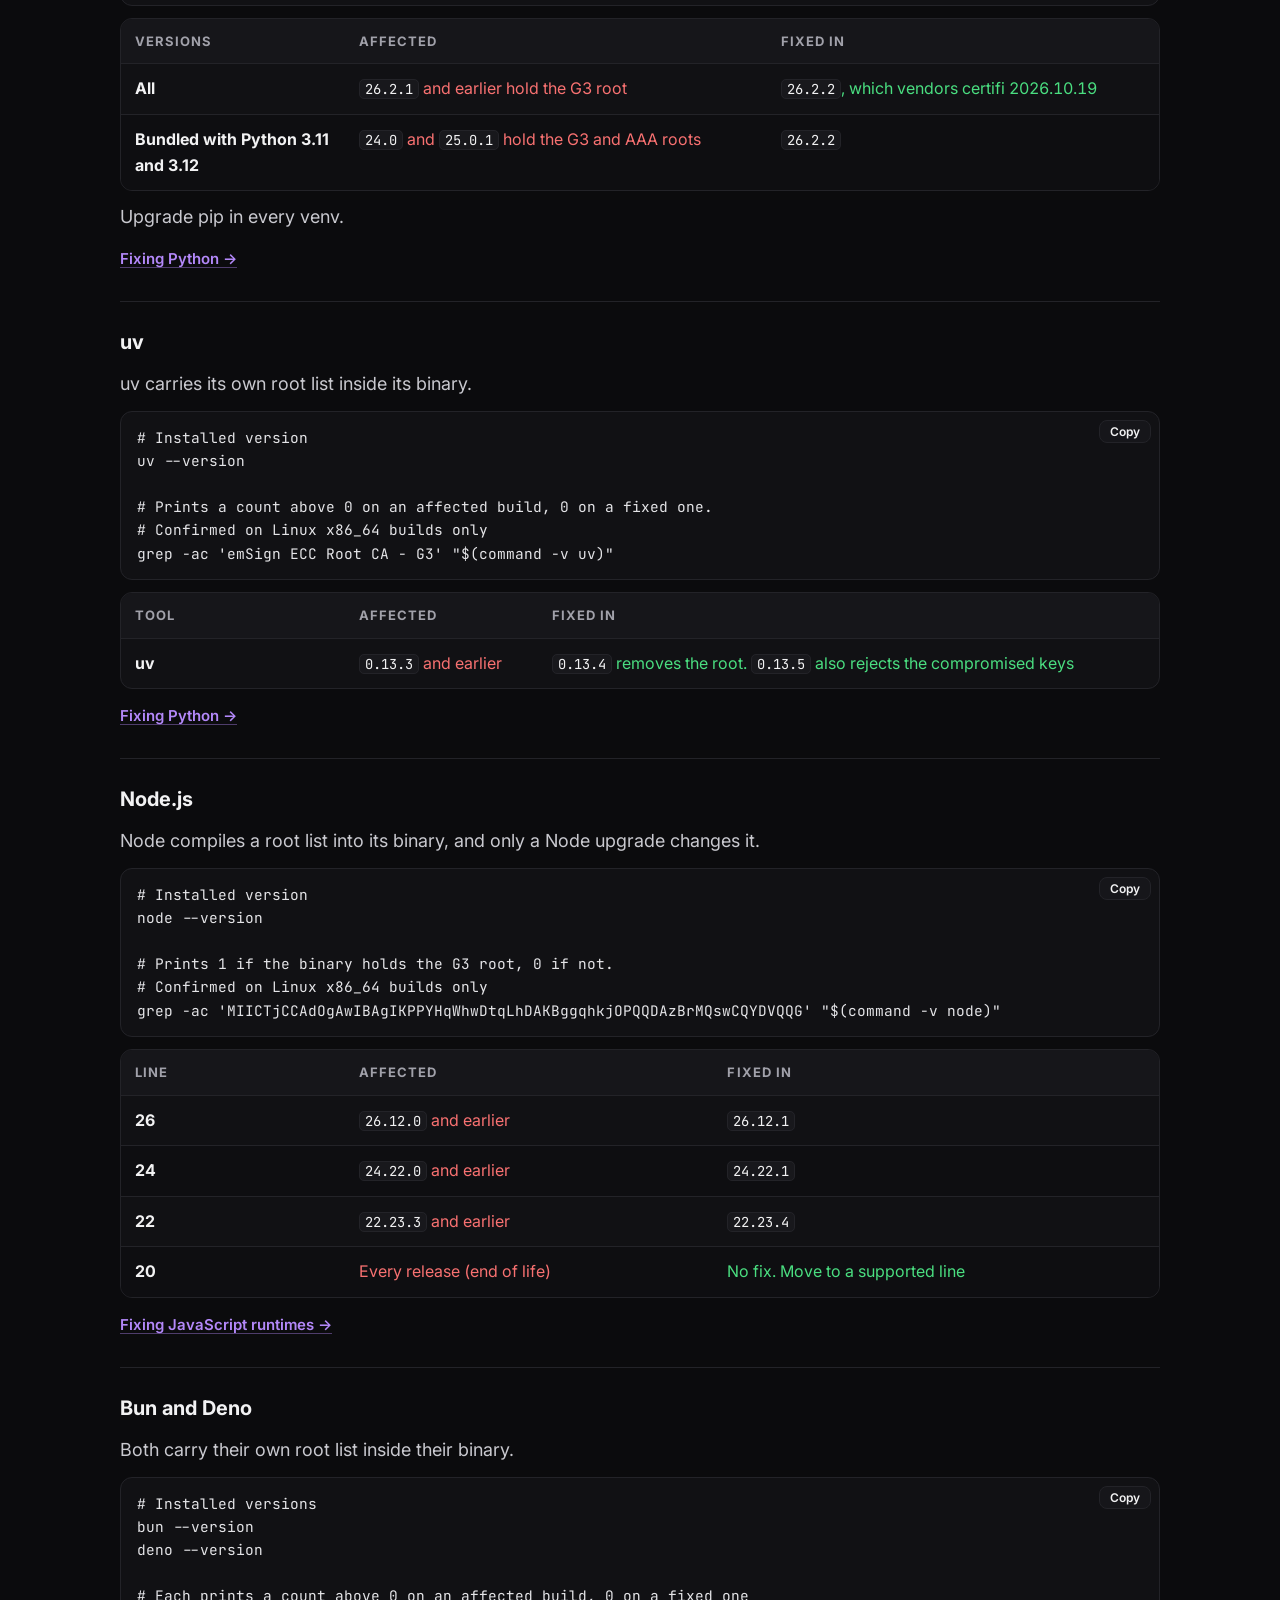
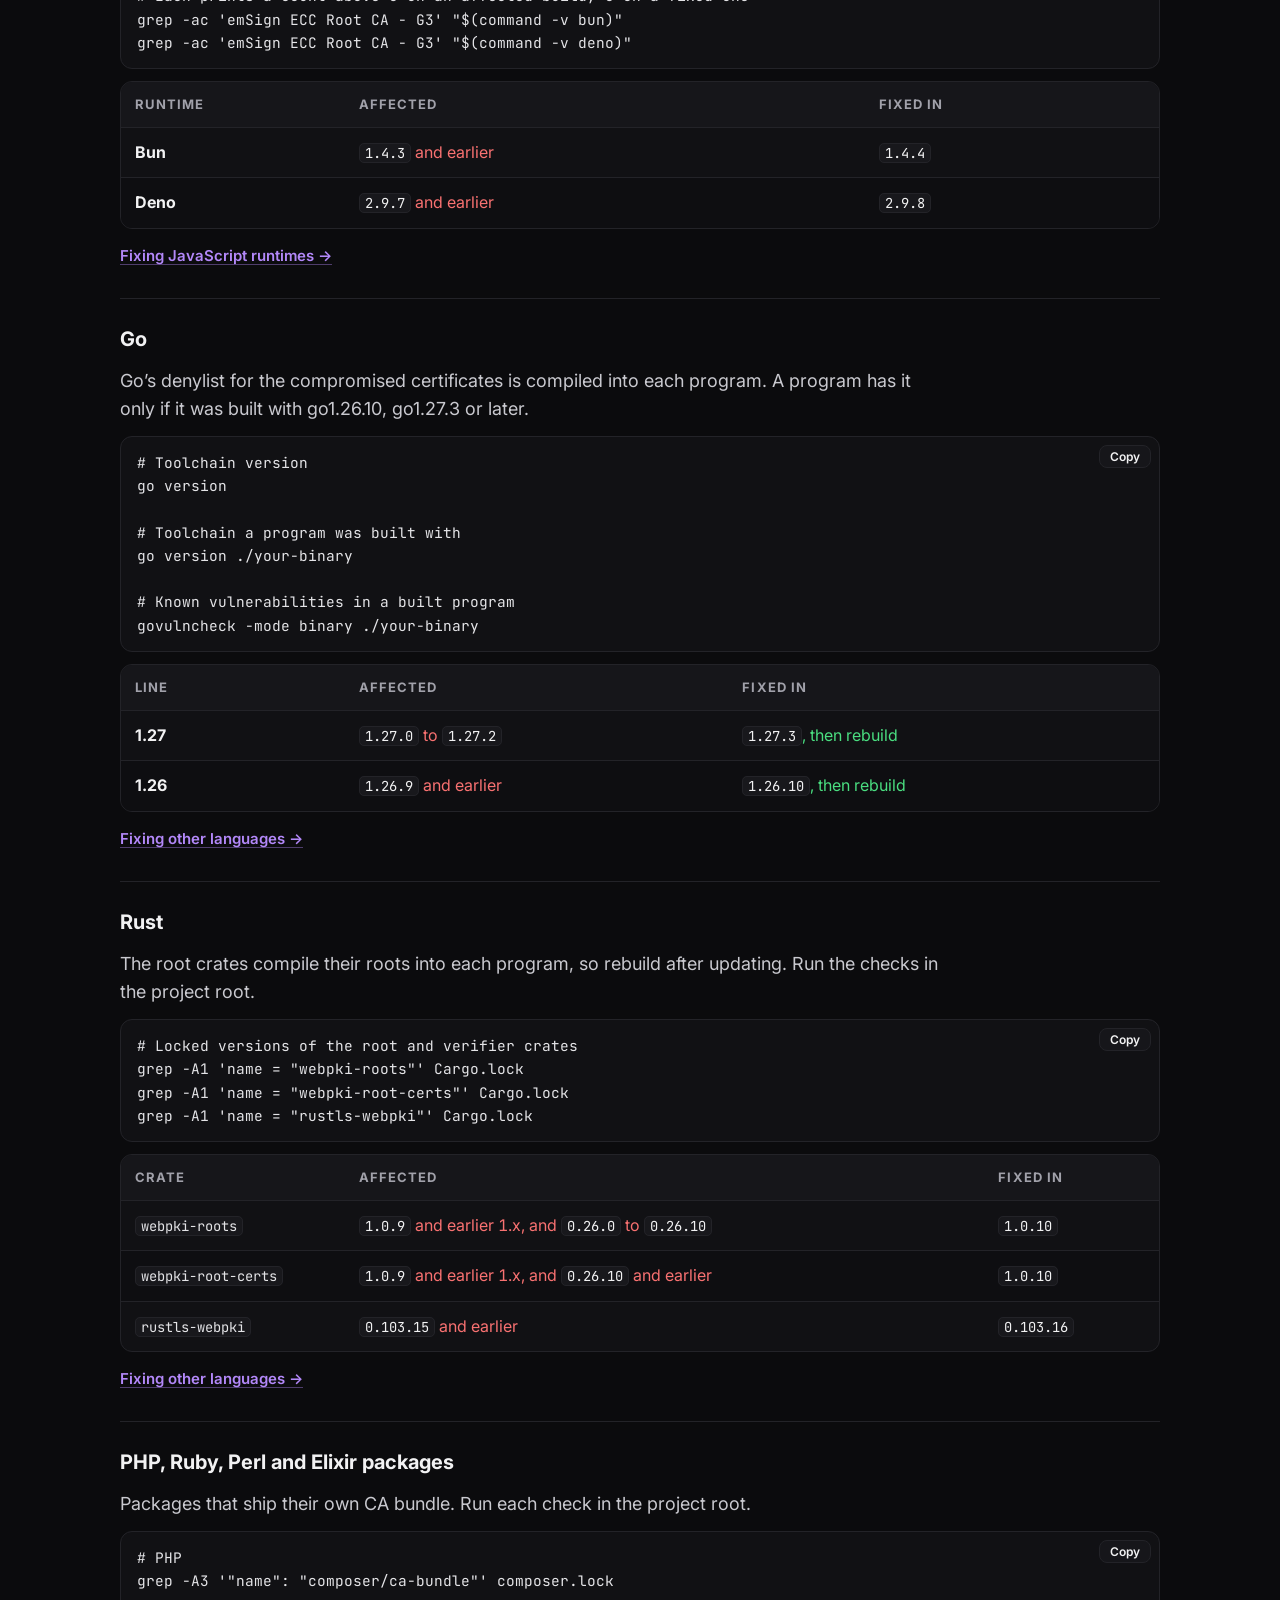
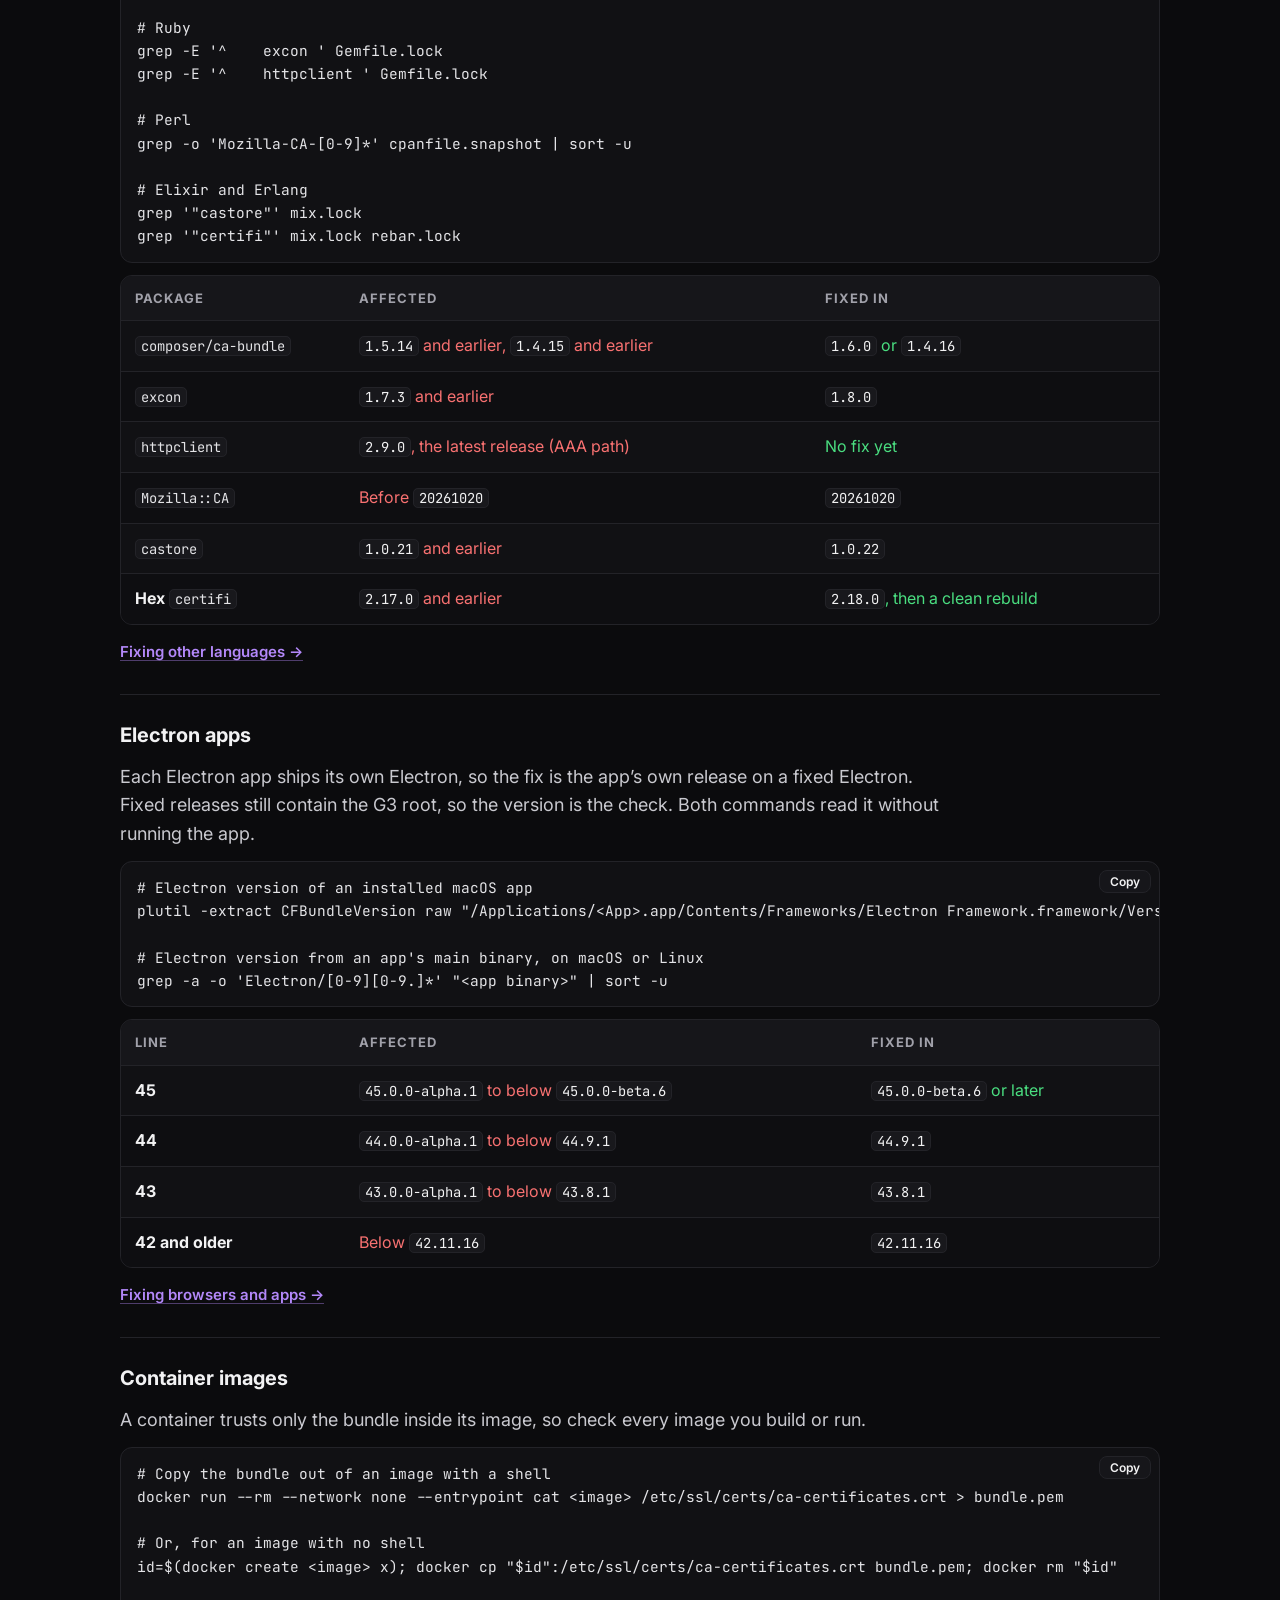
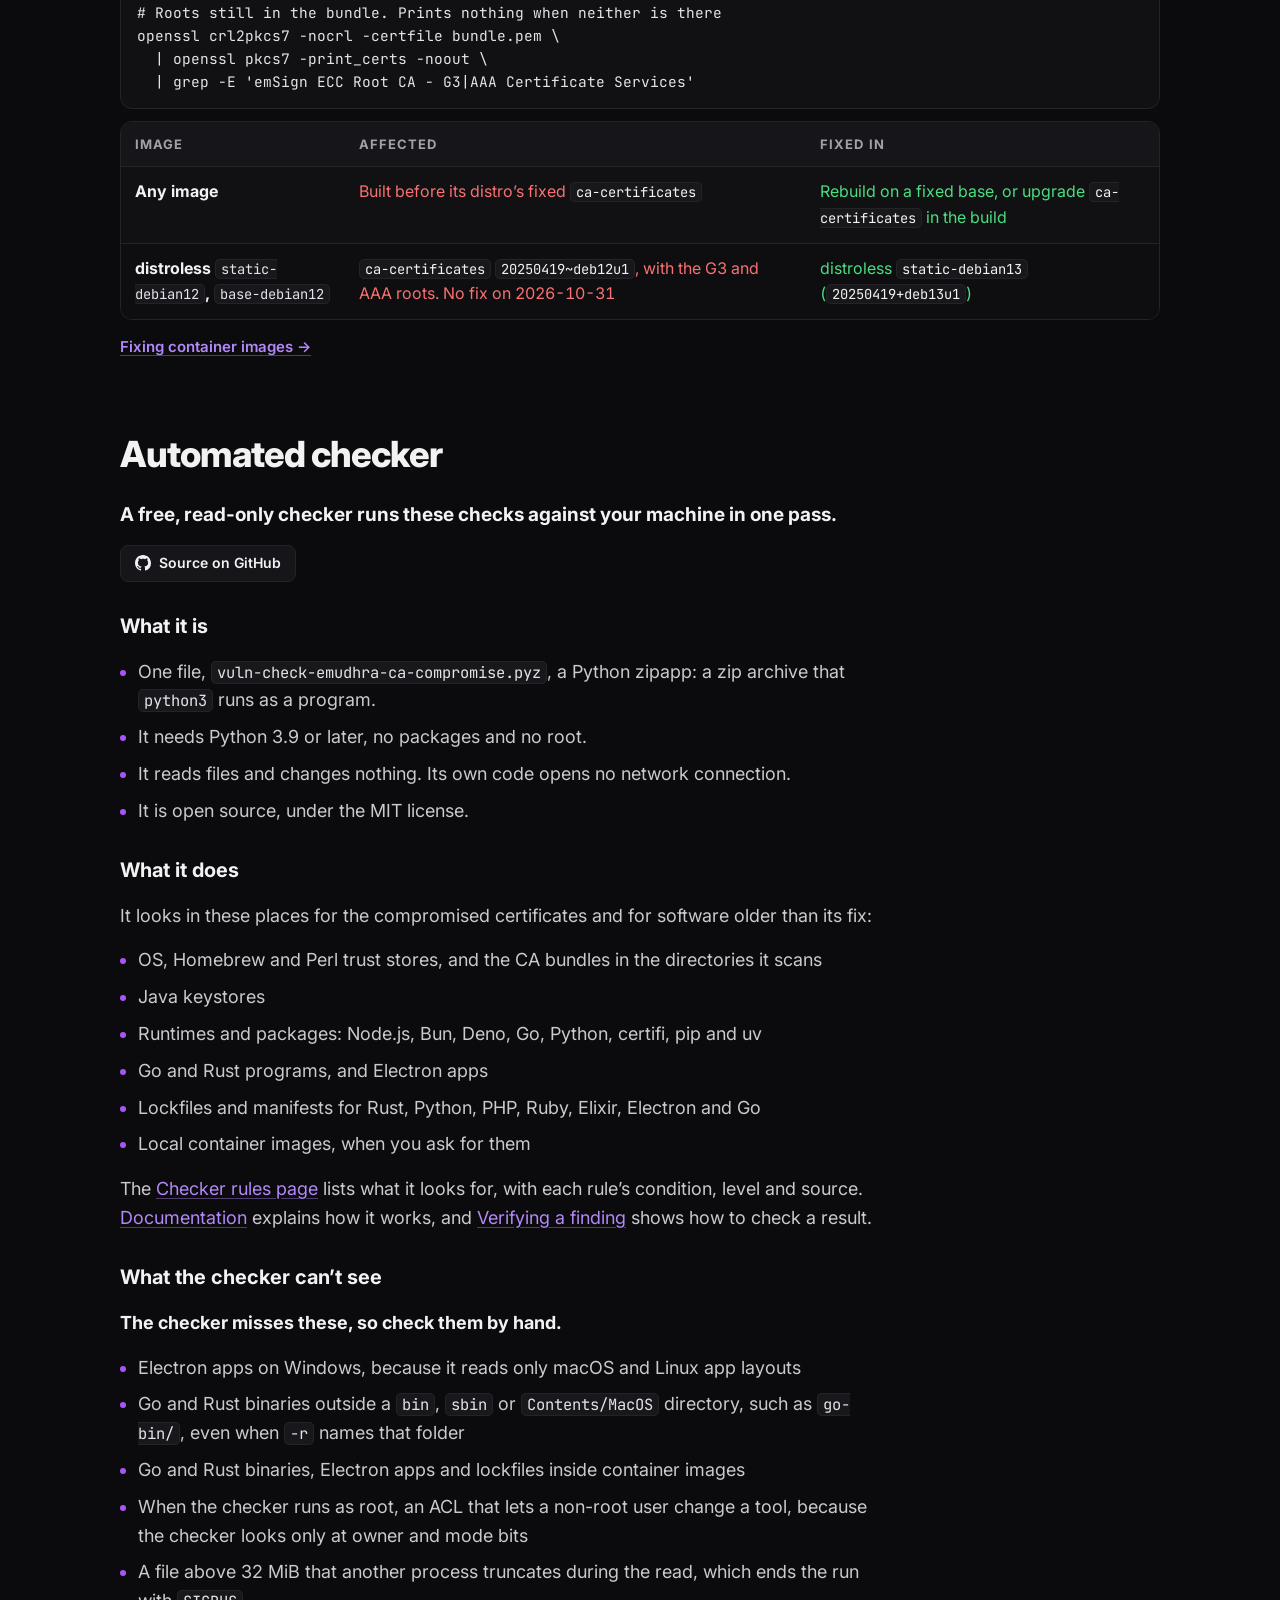
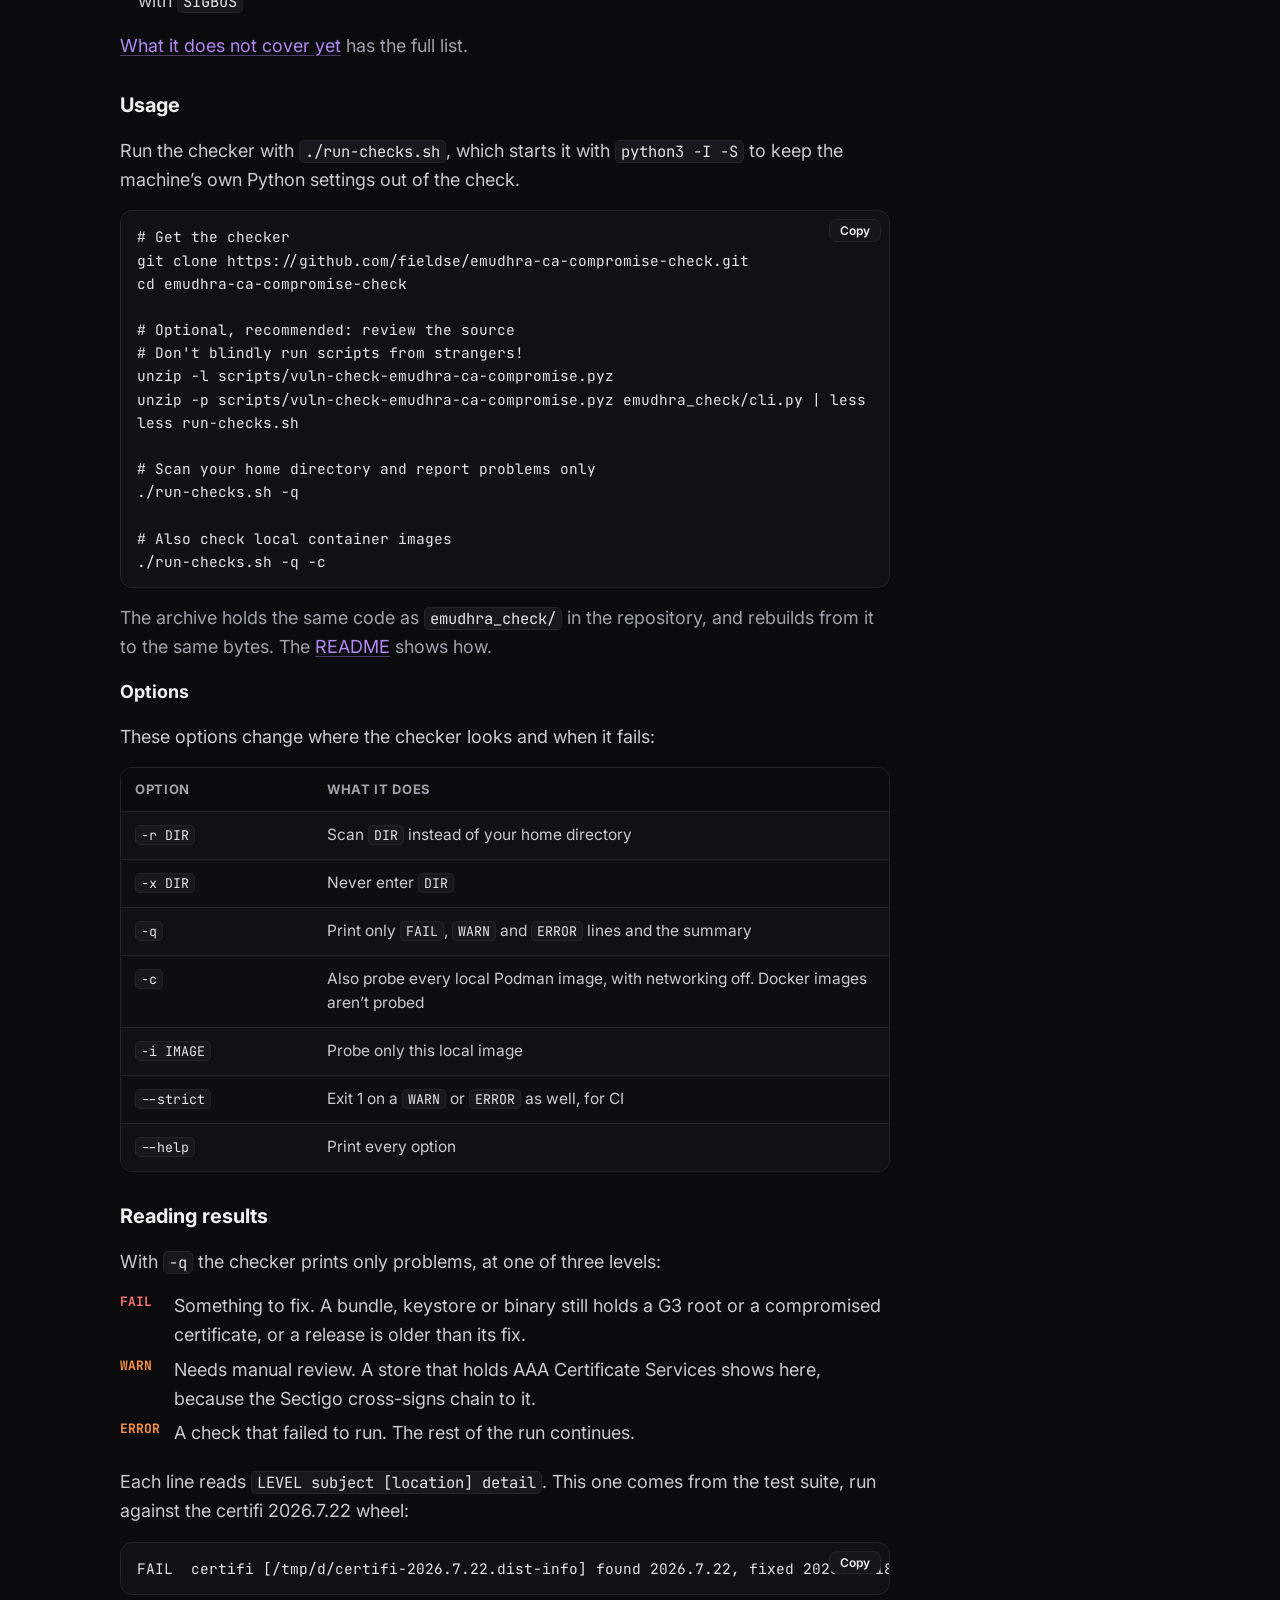
==== commit 7872bbc6: "(docs) Rebuild the guide site from Markdown sources Every page is now generated, from site/*.md by t" ====
--- a/index.html
+++ b/index.html
@@ -4,13 +4,13 @@
 <meta charset="utf-8">
 <meta name="viewport" content="width=device-width, initial-scale=1">
 <title>eMudhra G3 CA compromise check</title>
-<meta name="description" content="How to check whether your stack still trusts the compromised eMudhra G3 certificates. Covers what happened, who is exposed through the G3 root and the AAA Certificate Services cross-signs, one read-only check per trust store, runtime, package, app and image, and an automated checker script.">
+<meta name="description" content="How to check whether your stack still trusts the compromised eMudhra G3 certificates, with a read-only checker, one check command per stack and the fixed versions.">
 <link rel="preconnect" href="https://fonts.googleapis.com">
 <link rel="preconnect" href="https://fonts.gstatic.com" crossorigin>
 <link rel="stylesheet" href="https://fonts.googleapis.com/css2?family=Inter:wght@400;500;600;700;800&family=JetBrains+Mono:wght@400;500;600&display=swap">
 <style>
 :root {
-  /* Blacklight Security: flat near-black ground, zinc cards with faint borders, one purple accent. */
+  /* Dark theme: flat near-black ground, zinc cards with faint borders, one purple accent. */
   --bg: #0b0b0d;
   --paper: #111114;
   --raised: #16161a;
@@ -138,7 +138,7 @@
   a { color: #000; }
 }
 
-/* Blacklight treatment: centered hero, mono eyebrow pills, purple highlight word, rounded bordered cards. */
+/* Page treatment: centered hero, mono eyebrow pills, purple highlight word, rounded bordered cards. */
 body { color: var(--body); font-size: 18px; }
 table, table.list { font-size: 16px; }
 .cmd code, .code pre { font-size: 14.5px; }
@@ -147,10 +147,14 @@
 .band .wrap { display: flex; flex-direction: column; align-items: center; }
 .band .ids { display: inline-block; margin: 0; padding: 4px 12px; border: 1px solid var(--rule); border-radius: 8px; background: var(--paper);
   font: 500 13px/1.5 var(--mono); color: var(--primary); letter-spacing: 0.01em; }
+.band .ids { max-width: none; white-space: nowrap; }
+@media (max-width: 640px) { .band .ids { white-space: normal; } }
 .band .ids b, .band .ids a { color: var(--primary); font-weight: 500; }
+.band .tags { display: flex; flex-wrap: wrap; justify-content: center; gap: 8px; margin: 0 0 14px; }
+.band .tags span { padding: 3px 10px; border: 1px solid var(--rule); border-radius: 999px; font: 500 12px/1.5 var(--mono); color: var(--muted); letter-spacing: 0.02em; }
 .band h1 { margin: 24px 0 18px; font-size: clamp(30px, calc((100vw - 48px) / 18), 60px); font-weight: 800; letter-spacing: -0.03em; line-height: 1.1; color: var(--band-ink); max-width: none; }
 .band .wrap { max-width: 1440px; }
-.band p:not(.ids) { color: var(--muted); font-size: 19px; line-height: 1.6; max-width: 58ch; margin: 0 auto; }
+.band p:not(.ids):not(.tags) { color: var(--muted); font-size: 19px; line-height: 1.6; max-width: 58ch; margin: 0 auto; }
 .hl { color: var(--primary); }
 main { gap: 72px; padding-block: 48px 80px; }
 h2 { border-bottom: 0; padding-bottom: 0; font-size: clamp(26px, 3.4vw, 36px); font-weight: 800; letter-spacing: -0.025em; }
@@ -221,7 +225,7 @@
 .src a { display: inline-flex; align-items: center; gap: 8px; }
 .src a { padding: 6px 14px; border: 1px solid var(--rule); border-radius: 8px; background: var(--raised); color: var(--ink); font-weight: 600; font-size: 14px; text-decoration: none; }
 .src a:hover { border-color: var(--primary); box-shadow: 0 0 16px rgba(168, 85, 247, .3); }
-/* Blacklight call to action, after the mitigation section */
+/* Call to action box */
 .cta { border: 1px solid rgba(168, 85, 247, .35); border-radius: 12px; padding: 32px;
   background: linear-gradient(135deg, rgba(168, 85, 247, .2) 0%, rgba(168, 85, 247, .06) 60%, rgba(168, 85, 247, .02) 100%), var(--paper);
   display: grid; gap: 14px; }
@@ -296,191 +300,546 @@
 p.more a { font-weight: 600; font-size: 15px; }
 #manual > .read { max-width: 70ch; }
 
+/* Reading layout: quiet reference tags, sentence-case labels, lead-then-detail lists, compact tables with a Refs column. */
+.rl a { color: var(--muted); }
+.rl a:hover { color: var(--link); }
+dl.intro dt { font-size: 18px; letter-spacing: 0; text-transform: none; padding-top: 22px; }
+dl.intro dd > ul { gap: 12px; }
+dl.intro ul ul { margin-top: 4px; gap: 3px; }
+p.key { max-width: 70ch; font-size: 19px; line-height: 1.55; color: var(--ink); }
+section > h3 { margin-top: 12px; }
+ul.points { margin: 0; padding: 0; list-style: none; display: grid; gap: 22px; max-width: 80ch; }
+ul.points > li > strong:first-child { display: block; margin-bottom: 4px; }
+ul.points ul, ul.points ol { margin: 0; padding-left: 20px; display: grid; gap: 6px; }
+ul.points ul ul, ul.points ul ol { margin-top: 4px; gap: 2px; }
+ul.points li li::marker { color: var(--primary); }
+ul.points .code { margin-top: 4px; }
+table.list.tbl { min-width: 640px; font-size: 15.5px; }
+.tbl th, .tbl td { padding: 11px 14px; }
+.tbl td:first-child { width: 12rem; white-space: normal; font-weight: 600; color: var(--ink); }
+.tbl td ul { margin: 0; padding-left: 16px; display: grid; gap: 4px; }
+.tbl td.rf { width: 5rem; font: 500 13px var(--mono); white-space: nowrap; }
+.tbl td.rf a { display: block; text-decoration: none; }
+.tbl.when td:first-child { width: 10rem; white-space: nowrap; font: 500 14px var(--mono); color: var(--muted); }
+section.area { border-top: 1px solid var(--rule); padding-top: 28px; gap: 16px; }
+section.area h3 { margin-top: 0; }
+dl.levels + p, dl.levels + dl.levels { margin-top: 4px; }
+@media (max-width: 640px) {
+  table.list.tbl { min-width: 0; }
+  .tbl thead { display: none; }
+  .tbl, .tbl tbody, .tbl tr, .tbl td, .tbl tr.grp th { display: block; width: auto; }
+  .tbl tr { padding: 10px 0; border-bottom: 1px solid var(--rule); }
+  .tbl tr:last-child { border-bottom: 0; }
+  .tbl td, .tbl.when td:first-child { width: auto; border: 0; padding: 3px 16px; }
+  .tbl td:empty { display: none; }
+  .tbl td.rf a { display: inline; margin-right: 10px; }
+  dl.intro dt { padding-bottom: 4px; }
+  dl.intro dd { padding-top: 4px; }
+}
+
+/* Sister-page layout: the main check table, per-area caveat cards and the section Sources line. */
+#caveats { display: grid; gap: 32px; }
+.eco { display: grid; gap: 12px; }
+.eco h4 { margin: 12px 0 0; font-size: 16px; }
+table.caveats { min-width: 0; }
+table.caveats td:first-child { white-space: normal; width: 14rem; }
+table.caveats td ul { margin: 0; padding-left: 18px; display: grid; gap: 6px; }
+nav.toc h2 { font-size: 18px; font-weight: 700; letter-spacing: 0; text-transform: none; color: var(--primary); margin-bottom: 10px; }
+td.rf { font: 500 13px var(--mono); white-space: nowrap; }
+td.rf a { display: block; text-decoration: none; }
+.eco > p a { font-weight: 600; font-size: 15px; }
+p.refs-line { font-size: 14px; max-width: 80ch; }
+p.refs-line a { font: 500 13px var(--mono); text-decoration: none; }
+@media (max-width: 640px) { table.caveats td:first-child { width: auto; } }
+
+/* Manual checks: one card per stack. */
+.stacks { display: grid; gap: 28px; margin-top: 8px; }
+.stacks .eco { border-top: 1px solid var(--rule); padding-top: 24px; }
+.stacks .eco > p { max-width: 75ch; }
+
+/* Further reading: grouped primary sources. */
+#sources h4 { margin: 18px 0 6px; font-size: 13px; font-weight: 700; letter-spacing: 0.05em; text-transform: uppercase; color: var(--muted); }
+
+/* Checks page: one card per item, with a status chip under its name. */
+.chip.fixed { color: var(--good); border-color: rgba(74, 222, 128, .45); background: rgba(74, 222, 128, .08); }
+.eco > p.status { margin-top: -6px; }
+.eco > p.status .chip { margin-bottom: 0; }
+.stacks .eco:target { outline: 1px solid var(--primary); outline-offset: 12px; border-radius: 4px; }
+
+/* Alias anchors kept for old links take no grid cell. */
+a[id]:empty { position: absolute; }
+section > h2 { margin-bottom: 8px; }
 </style>
 </head>
 <body>
 
 <header class="band">
   <div class="wrap">
-    <a class="back" href="checks.html">Checks by item →</a>
-    <p class="ids"><b>eMudhra G3</b> &nbsp;·&nbsp; Find-and-fix guide &nbsp;·&nbsp; <a href="checks.html">Checks</a> &nbsp;·&nbsp; <a href="detections.html">Detections</a> &nbsp;·&nbsp; <a href="references.html">References</a></p>
-    <h1><span class='hl'>eMudhra G3</span> CA compromise<br>Exposure check</h1>
-    <p>Eight eMudhra G3 intermediate CAs have private keys anyone can compute, and Sectigo cross-signed all eight with the same keys&nbsp;<span class="rl">[<a href="references.html#r001">R001</a>, <a href="references.html#r002">R002</a>]</span>. Browsers block them&nbsp;<span class="rl">[<a href="references.html#r026">R026</a>, <a href="references.html#r027">R027</a>, <a href="references.html#r035">R035</a>, <a href="references.html#r033">R033</a>]</span>. Your OS packages, runtimes, language packages, JDKs, apps and container images carry their own trust stores and need their own updates&nbsp;<span class="rl">[<a href="references.html#r038">R038</a>, <a href="references.html#r039">R039</a>]</span>. <a href="#manual">Start with the checks</a>.</p>
+    <p class="tags"><span>eMudhra G3</span><span>CA key compromise</span><span>October 2026</span></p>
+    <p class="ids">Guide &nbsp;·&nbsp; <a href="incident.html">Incident</a> &nbsp;·&nbsp; <a href="checks.html">Affected software</a> &nbsp;·&nbsp; <a href="fixes.html">Fixes</a> &nbsp;·&nbsp; <a href="detections.html">Checker rules</a> &nbsp;·&nbsp; <a href="proof.html">Proof</a> &nbsp;·&nbsp; <a href="references.html">References</a></p>
+    <h1><span class='hl'>eMudhra G3</span> CA compromise<br>Are you affected?</h1>
+    <p>Eight eMudhra G3 intermediate certificate authorities (CAs) have private keys anyone can compute. With them, anyone can issue a certificate for any website. OS packages, runtimes, JDKs, apps and container images carry their own trust stores, the lists of certificates they trust, so each needs its own update. <a href="#helper">Jump to the checker</a>.</p>
   </div>
 </header>
-
 <main class="wrap">
-
-  <nav class="toc read" aria-label="Contents"><h2>Contents</h2><ol>
-    <li><a href="#what">What happened</a></li>
-    <li><a href="#exposed">Who is exposed</a></li>
-    <li><a href="#manual">Manual checks by area</a></li>
-    <li><a href="#helper">Automated checker</a></li>
-    <li><a href="#mitigate">If you can’t upgrade today</a></li>
-    <li><a href="#help">Need help</a></li>
-    <li><a href="#sources">Sources</a></li>
-  </ol></nav>
-
-  <section id="what">
-    <h2>What happened</h2>
-    <dl class="intro">
-      <dt>What it is</dt>
-      <dd><ul><li><strong>Eight eMudhra G3 intermediates have private keys anyone can compute&nbsp;<span class="rl">[<a href="references.html#r001">R001</a>]</span>.</strong> Their P-384 keys are whole numbers below 256, namely 4, 56, 66, 115, 155, 156, 230 and 237&nbsp;<span class="rl">[<a href="references.html#r001">R001</a>]</span>.</li><li><strong>Six are TLS CAs and two are code-signing CAs&nbsp;<span class="rl">[<a href="references.html#r001">R001</a>]</span>.</strong> The TLS CAs sit under emSign Root TLS CA - G3 and the code-signing CAs under emSign Root CS CA - G3&nbsp;<span class="rl">[<a href="references.html#r001">R001</a>]</span>. Browsers trust the TLS CAs through emSign ECC Root CA - G3, which cross-signs emSign Root TLS CA - G3&nbsp;<span class="rl">[<a href="references.html#r005">R005</a>]</span>.</li><li><strong>Sectigo's eight cross-signs reuse the same keys, so 16 certificates are affected&nbsp;<span class="rl">[<a href="references.html#r002">R002</a>]</span>.</strong> Sectigo issued them under its AAA Certificate Services root, dated 14 May 2025&nbsp;<span class="rl">[<a href="references.html#r002">R002</a>]</span>. The repo's <code>rules/iocs.csv</code> lists all 16 with serials and SHA-256 fingerprints&nbsp;<span class="rl">[<a href="references.html#r003">R003</a>]</span>.</li><li><strong>A TLS key lets anyone forge a certificate for any website&nbsp;<span class="rl">[<a href="references.html#r004">R004</a>]</span>.</strong> Any client that still trusts the chain accepts the forgery, which opens its traffic to interception&nbsp;<span class="rl">[<a href="references.html#r004">R004</a>]</span>. The two code-signing keys could make malware look like it comes from a trusted publisher on Windows&nbsp;<span class="rl">[<a href="references.html#r004">R004</a>]</span>.</li><li><strong>Chrome's paranoid_crypto check found no other weak CA keys&nbsp;<span class="rl">[<a href="references.html#r036">R036</a>]</span>.</strong> It checked the Chrome-trusted CA certificates in its monitoring data and in CCADB within an hour of the report&nbsp;<span class="rl">[<a href="references.html#r036">R036</a>]</span>.</li></ul></dd>
-      <dt>Cause</dt>
-      <dd><ul><li><strong>A key ceremony rehearsal left two key objects per CA&nbsp;<span class="rl">[<a href="references.html#r008">R008</a>]</span>.</strong> At the 30 April 2025 ceremony, eMudhra's script generated each B and C series key, then wrapped, unwrapped and re-imported it&nbsp;<span class="rl">[<a href="references.html#r008">R008</a>]</span>. The CA certificates were issued over the re-imported key objects rather than the originals&nbsp;<span class="rl">[<a href="references.html#r008">R008</a>]</span>.</li><li><strong>Only the P-384 keys of series B and C are affected&nbsp;<span class="rl">[<a href="references.html#r001">R001</a>]</span>.</strong> The eight came from a batch of 24 intermediates made that day&nbsp;<span class="rl">[<a href="references.html#r001">R001</a>]</span>. The affected keys were generated on Utimaco HSMs, while series A and A-1 were generated on Entrust nShield HSMs and skipped the rehearsal&nbsp;<span class="rl">[<a href="references.html#r008">R008</a>]</span>.</li><li><strong>eMudhra has given two accounts of why the weak keys signed the CSRs&nbsp;<span class="rl">[<a href="references.html#r009">R009</a>]</span>.</strong> On 19 October it said staff picked them by mistake because the key labels were similar&nbsp;<span class="rl">[<a href="references.html#r009">R009</a>]</span>. On 28 October it said the ceremony script itself specified the re-imported keys&nbsp;<span class="rl">[<a href="references.html#r009">R009</a>]</span>.</li></ul></dd>
-      <dt>Timeline</dt>
-      <dd><ul><li><strong>17 October: found, reported and blocked&nbsp;<span class="rl">[<a href="references.html#r010">R010</a>]</span>.</strong> A researcher scanning certificates disclosed in CCADB found the weak keys at 16:27 UTC and reported them to Apple, Chrome, Microsoft, Mozilla and eMudhra at 18:05 UTC&nbsp;<span class="rl">[<a href="references.html#r010">R010</a>]</span>. Chrome's CRLSet blocked the keys at 19:45 UTC&nbsp;<span class="rl">[<a href="references.html#r026">R026</a>]</span>. eMudhra acknowledged at about 21:28 UTC and said EM DV TLS CA - G3C had been live, and Mozilla recovered the keys on its own at 21:48 UTC&nbsp;<span class="rl">[<a href="references.html#r010">R010</a>]</span>.</li><li><strong>17 October: Firefox OneCRL&nbsp;<span class="rl">[<a href="references.html#r027">R027</a>]</span>.</strong> The block reached all Firefox users on standard settings by 22:59 UTC&nbsp;<span class="rl">[<a href="references.html#r027">R027</a>]</span>. The day is disputed, because the NSS 3.131.1 announcement relayed on oss-security says OneCRL went out on Saturday 19th, while Mozilla's blog and the bug say 17 October&nbsp;<span class="rl">[<a href="references.html#r027">R027</a>]</span>.</li><li><strong>18 October: eMudhra revoked the eight&nbsp;<span class="rl">[<a href="references.html#r011">R011</a>]</span>.</strong> It revoked them with reason cACompromise between 09:24 and 09:38 UTC&nbsp;<span class="rl">[<a href="references.html#r011">R011</a>]</span>. Mozilla opened Bug 2083449 at 12:06 UTC&nbsp;<span class="rl">[<a href="references.html#r012">R012</a>]</span>.</li><li><strong>19 October: Sectigo revoked the cross-signs&nbsp;<span class="rl">[<a href="references.html#r011">R011</a>]</span>.</strong> Its CRL backdates the revocations to 14 May 2025, and Sectigo also revoked its other eMudhra cross-signs and ended the relationship&nbsp;<span class="rl">[<a href="references.html#r011">R011</a>]</span>. Mozilla warned downstream trust store maintainers the same day&nbsp;<span class="rl">[<a href="references.html#r012">R012</a>]</span>. Android got the Chrome block through Google Play services around 22:00 UTC&nbsp;<span class="rl">[<a href="references.html#r026">R026</a>]</span>.</li><li><strong>20 October: root removal decided&nbsp;<span class="rl">[<a href="references.html#r028">R028</a>]</span>.</strong> Mozilla chose emergency removal of emSign ECC Root CA - G3, and Chrome committed to the same&nbsp;<span class="rl">[<a href="references.html#r028">R028</a>]</span>. Mozilla published its blog post on the incident&nbsp;<span class="rl">[<a href="references.html#r012">R012</a>]</span>. eMudhra confirmed at 16:27 UTC that it had stopped all G3 issuance&nbsp;<span class="rl">[<a href="references.html#r016">R016</a>]</span>.</li></ul></dd>
-      <dt>Root programs</dt>
-      <dd><ul><li><strong>Chrome removed emSign ECC Root CA - G3 in Chrome Root Store v43&nbsp;<span class="rl">[<a href="references.html#r031">R031</a>]</span>.</strong> Version 42 still has it&nbsp;<span class="rl">[<a href="references.html#r031">R031</a>]</span>. Google expected v43 on all devices on the morning of 27 October (Pacific time), and no source read confirms it shipped&nbsp;<span class="rl">[<a href="references.html#r031">R031</a>]</span>. The 17 October CRLSet blocks by public key, so it also covers the Sectigo cross-signs&nbsp;<span class="rl">[<a href="references.html#r026">R026</a>]</span>.</li><li><strong>Mozilla removed the root in NSS 3.131.1 on 20 October&nbsp;<span class="rl">[<a href="references.html#r029">R029</a>]</span>.</strong> The release also removes emSign Root CA - C1 and emSign ECC Root CA - C3&nbsp;<span class="rl">[<a href="references.html#r029">R029</a>]</span>. Firefox 158.0.1, ESR 153.5.1 and ESR 115.43.1 shipped the same day with the block built in, for users whose settings keep OneCRL from updating&nbsp;<span class="rl">[<a href="references.html#r030">R030</a>]</span>. Whether ESR 115.43.1 is fixed is disputed&nbsp;<span class="rl">[<a href="references.html#r030">R030</a>]</span>.</li><li><strong>Microsoft removed six emSign G3 roots and AAA Certificate Services&nbsp;<span class="rl">[<a href="references.html#r034">R034</a>]</span>.</strong> Windows dropped them in a 26 October out-of-band update (KB5134133, KB5134137), and Edge and WebView2 on 27 October in PKI Metadata 72.0.0.0&nbsp;<span class="rl">[<a href="references.html#r034">R034</a>]</span>. On 20 October the Windows Disallowed CTL had already blocked the eight keys, and Edge CRLSet 2026.10.20 the TLS keys&nbsp;<span class="rl">[<a href="references.html#r033">R033</a>]</span>.</li><li><strong>Apple blocks the 12 TLS certificates and the G3 ECC root&nbsp;<span class="rl">[<a href="references.html#r035">R035</a>]</span>.</strong> The 12 are the six eMudhra TLS CAs and their six Sectigo cross-signs, and the root block started on 23 October&nbsp;<span class="rl">[<a href="references.html#r035">R035</a>]</span>. Apple dates the first block to 19 October, while the community tracker says 22 October&nbsp;<span class="rl">[<a href="references.html#r035">R035</a>]</span>. Command-line tools that read <code>/etc/ssl/cert.pem</code> skip Apple's block&nbsp;<span class="rl">[<a href="references.html#r044">R044</a>]</span>.</li><li><strong>No root program has removed emSign Root CA - G1&nbsp;<span class="rl">[<a href="references.html#r032">R032</a>]</span>.</strong> Chrome Root Store v43 and NSS master still carry it, Mozilla said on 20 October it was not removing it at that time, and Microsoft is evaluating the remaining eMudhra roots&nbsp;<span class="rl">[<a href="references.html#r032">R032</a>]</span>. OpenJDK's interim fix deletes the G1 alias anyway&nbsp;<span class="rl">[<a href="references.html#r037">R037</a>]</span>.</li></ul></dd>
-      <dt>eMudhra since</dt>
-      <dd><ul><li><strong>eMudhra is leaving the TLS business&nbsp;<span class="rl">[<a href="references.html#r015">R015</a>]</span>.</strong> Its board decided on 22 October to leave the global SSL/TLS certificate market, and its G1 RSA roots keep serving customers until the transition ends&nbsp;<span class="rl">[<a href="references.html#r015">R015</a>]</span>.</li><li><strong>25,058 G3 certificates were still valid on 28 October&nbsp;<span class="rl">[<a href="references.html#r016">R016</a>]</span>.</strong> All sit under two InCommon CAs, and eMudhra does not force their replacement&nbsp;<span class="rl">[<a href="references.html#r016">R016</a>]</span>. US ACME subscribers move to a hierarchy under emSign Root CA - G1, and non-US subscribers are re-issued through Sectigo under its R46 or E46 roots&nbsp;<span class="rl">[<a href="references.html#r016">R016</a>]</span>. eMudhra expects the non-US re-issuance to finish by 15 November and has no date for moving US subscribers off G1&nbsp;<span class="rl">[<a href="references.html#r016">R016</a>]</span>.</li><li><strong>The root-cause report is still owed&nbsp;<span class="rl">[<a href="references.html#r018">R018</a>]</span>.</strong> eMudhra promised a full report through CCADB but had filed none on Bug 2083449 by 02:21 UTC on 31 October&nbsp;<span class="rl">[<a href="references.html#r018">R018</a>]</span>. It says it appointed KPMG as independent reviewer on 30 October, a claim that rests only on eMudhra's own status page&nbsp;<span class="rl">[<a href="references.html#r017">R017</a>]</span>.</li></ul></dd>
-      <dt>Misuse</dt>
-      <dd><ul><li><strong>No source reports attacks on users&nbsp;<span class="rl">[<a href="references.html#r014">R014</a>]</span>.</strong> None of the root program or CA statements read mentions misuse of the keys&nbsp;<span class="rl">[<a href="references.html#r014">R014</a>]</span>. eMudhra says it issued no end-entity certificates from the eight CAs and put only EM DV TLS CA - G3C into production&nbsp;<span class="rl">[<a href="references.html#r014">R014</a>]</span>.</li><li><strong>Nothing was in CT before Chrome's block&nbsp;<span class="rl">[<a href="references.html#r046">R046</a>]</span>.</strong> Google says no TLS certificate under the six TLS CAs was logged to CT before then, so clients that enforce CT could not have been attacked&nbsp;<span class="rl">[<a href="references.html#r046">R046</a>]</span>. Whether anyone used the keys against clients that don't enforce CT before disclosure is unknown&nbsp;<span class="rl">[<a href="references.html#r014">R014</a>]</span>.</li><li><strong>A count of 107,107 post-disclosure CT certificates is unconfirmed&nbsp;<span class="rl">[<a href="references.html#r013">R013</a>]</span>.</strong> One commenter on Bug 2083449 counted that many certificates under six of the keys in e-Szignó's CT logs, logged on 20 and 21 October, and called 106,050 of them proof-of-concept certificates for google[.]com&nbsp;<span class="rl">[<a href="references.html#r013">R013</a>]</span>. Nobody has replicated the count&nbsp;<span class="rl">[<a href="references.html#r013">R013</a>]</span>.</li></ul></dd>
-      <dt>CVE IDs</dt>
-      <dd><ul><li><strong>The compromise has no CVE of its own&nbsp;<span class="rl">[<a href="references.html#r019">R019</a>]</span>.</strong> Red Hat says it is not a software vulnerability, and the CVEs track downstream trust store updates&nbsp;<span class="rl">[<a href="references.html#r019">R019</a>]</span>. CVE-2026-111944 has no CVE record&nbsp;<span class="rl">[<a href="references.html#r019">R019</a>]</span>.</li><li><strong>CVE-2026-114820 and CVE-2026-91403 are Oracle CNA records&nbsp;<span class="rl">[<a href="references.html#r022">R022</a>]</span>.</strong> CVE-2026-114820 covers Java SE and GraalVM updates that remove the eMudhra roots&nbsp;<span class="rl">[<a href="references.html#r022">R022</a>]</span>. CVE-2026-91403 covers Java updates that distrust the intermediates&nbsp;<span class="rl">[<a href="references.html#r023">R023</a>]</span>. OpenJDK's own advisory reuses CVE-2026-114820, with issue JDK-8395690 as its fix marker&nbsp;<span class="rl">[<a href="references.html#r022">R022</a>]</span>.</li><li><strong>Go and Red Hat have their own CVEs&nbsp;<span class="rl">[<a href="references.html#r020">R020</a>]</span>.</strong> CVE-2026-111943 (Go CNA) adds a <code>crypto/x509</code> denylist, fixed in Go 1.26.10 and 1.27.3&nbsp;<span class="rl">[<a href="references.html#r020">R020</a>]</span>. CVE-2026-114406 (Red Hat) covers the RHEL <code>ca-certificates</code> package&nbsp;<span class="rl">[<a href="references.html#r021">R021</a>]</span>.</li><li><strong>Firefox, Electron and Perl have CVEs too&nbsp;<span class="rl">[<a href="references.html#r030">R030</a>]</span>.</strong> CVE-2026-113470 (Mozilla) covers the Firefox and Thunderbird block lists&nbsp;<span class="rl">[<a href="references.html#r030">R030</a>]</span>. CVE-2026-115570 (GitHub, GHSA-jr5w-w6x2-84p9) covers Electron before 42.11.16, 43.8.1, 44.9.1 and 45.0.0-beta.6&nbsp;<span class="rl">[<a href="references.html#r025">R025</a>]</span>. Every fixed Electron release checked still carries the G3 root, because the fix blocks the intermediates and leaves the root in place&nbsp;<span class="rl">[<a href="references.html#r271">R271</a>]</span>. CVE-2026-113812 (CPANSec) covers Perl <code>Mozilla::CA</code> before 20261020&nbsp;<span class="rl">[<a href="references.html#r024">R024</a>]</span>.</li></ul></dd>
-    </dl>
-    <h3>Certificates to look for</h3>
-    <p class="read">Search bundles and keystores for these roots by fingerprint. The repository’s <code>rules/iocs.csv</code> lists all 16 compromised intermediates and cross-signs with their serials and SHA-256 fingerprints&nbsp;<span class="rl">[<a href="references.html#r003">R003</a>]</span>. It has no row for AAA Certificate Services, so take that fingerprint from this table.</p>
-    <div class='table-scroll'><table class='list fps'><thead><tr><th>Certificate</th><th>SHA-256</th><th>Refs</th></tr></thead><tbody><tr><td>emSign ECC Root CA - G3</td><td class='fp'><code>86A1ECBA089C4A8D3BBE2734C612BA341D813E043CF9E8A862CD5C57A36BBE6B</code></td><td class='rf'><a href="references.html#r005">R005</a></td></tr><tr><td>emSign Root TLS CA - G3</td><td class='fp'><code>7DD78D5F4F13459A83DFF9ABBBA62EDBAF6F2D102BF257FD712F4D9F2746ED8D</code></td><td class='rf'><a href="references.html#r006">R006</a></td></tr><tr><td>emSign Root CS CA - G3</td><td class='fp'><code>F2EDAAFF3D9B701FB4D14C9F285F8C0BAD90FC3BCC1FA07D47F4718EDABA34A5</code></td><td class='rf'><a href="references.html#r006">R006</a></td></tr><tr><td>AAA Certificate Services</td><td class='fp'><code>D7A7A0FB5D7E2731D771E9484EBCDEF71D5F0C3E0A2948782BC83EE0EA699EF4</code></td><td class='rf'><a href="references.html#r007">R007</a></td></tr></tbody></table></div>
-  </section>
-
-  <section id="exposed">
-    <h2>Who is exposed</h2>
-    <p class="read">Update everything that carries its own trust store&nbsp;<span class="rl">[<a href="references.html#r038">R038</a>]</span>. Browsers on default settings are covered by pushed blocks and root store changes&nbsp;<span class="rl">[<a href="references.html#r026">R026</a>, <a href="references.html#r027">R027</a>, <a href="references.html#r035">R035</a>, <a href="references.html#r033">R033</a>]</span>. OS bundles, language packages, JDK <code>cacerts</code>, runtimes, Electron apps and container images each need their own update&nbsp;<span class="rl">[<a href="references.html#r038">R038</a>, <a href="references.html#r039">R039</a>, <a href="references.html#r025">R025</a>]</span>.</p>
-    <ul class="notes"><li><strong>Browsers on default settings are covered&nbsp;<span class="rl">[<a href="references.html#r026">R026</a>]</span>.</strong> Chrome's CRLSet reached users on 17 October&nbsp;<span class="rl">[<a href="references.html#r026">R026</a>]</span>. Mozilla says Firefox's OneCRL block did too, though its NSS 3.131.1 announcement says 19 October&nbsp;<span class="rl">[<a href="references.html#r027">R027</a>]</span>. Apple, Windows and Edge pushed their own blocks between 19 and 22 October&nbsp;<span class="rl">[<a href="references.html#r035">R035</a>, <a href="references.html#r033">R033</a>]</span>. A new Firefox ESR 115 profile can still trust the chains until OneCRL loads after 20 idle seconds&nbsp;<span class="rl">[<a href="references.html#r030">R030</a>]</span>.</li><li><strong>Apps that ship their own CA bundle need their own update, even on a patched Windows host&nbsp;<span class="rl">[<a href="references.html#r038">R038</a>]</span>.</strong> Microsoft says software that doesn't reliably check revocation or its disallowed list can still accept the chains if it keeps or restores trust in the removed roots&nbsp;<span class="rl">[<a href="references.html#r109">R109</a>]</span>. macOS command-line tools that read <code>/etc/ssl/cert.pem</code>, including curl, git, python3, ruby, perl and openssl, skip Apple's block and still accept the chains&nbsp;<span class="rl">[<a href="references.html#r044">R044</a>]</span>. A container trusts the CA bundle inside its image, so a patched host does not protect it&nbsp;<span class="rl">[<a href="references.html#r038">R038</a>]</span>.</li><li><strong>Runtimes and JDKs carry their own copy&nbsp;<span class="rl">[<a href="references.html#r039">R039</a>]</span>.</strong> Node.js bundles a Mozilla snapshot fixed at release time, so only a Node.js upgrade changes it&nbsp;<span class="rl">[<a href="references.html#r039">R039</a>]</span>. A JDK update fixes only its bundled <code>cacerts</code>, and an app's own JKS or PKCS12 truststore needs the roots removed from that file&nbsp;<span class="rl">[<a href="references.html#r039">R039</a>]</span>. Electron's advisory gives 42.11.16, 43.8.1, 44.9.1 and 45.0.0-beta.6 as the first releases that block the intermediates in its Chromium networking and Node.js TLS&nbsp;<span class="rl">[<a href="references.html#r025">R025</a>]</span>. Each Electron app needs its own release on one of them&nbsp;<span class="rl">[<a href="references.html#r272">R272</a>]</span>. Fixed Electron builds still contain the G3 root, so check each app's Electron version to tell fixed from unfixed&nbsp;<span class="rl">[<a href="references.html#r271">R271</a>]</span>.</li><li><strong>A store with AAA Certificate Services and no G3 root can still trust a forged chain&nbsp;<span class="rl">[<a href="references.html#r002">R002</a>]</span>.</strong> Sectigo cross-signed all eight compromised intermediates under its AAA Certificate Services root, and each cross-sign reuses the same weak key&nbsp;<span class="rl">[<a href="references.html#r002">R002</a>]</span>. A forged leaf can chain through those cross-signed copies to AAA, so removing emSign ECC Root CA - G3 alone does not block it&nbsp;<span class="rl">[<a href="references.html#r040">R040</a>]</span>. Before the incident Apple and Microsoft still trusted AAA, while Mozilla and Chrome had removed it&nbsp;<span class="rl">[<a href="references.html#r007">R007</a>]</span>.</li><li><strong>Microsoft removed AAA&nbsp;<span class="rl">[<a href="references.html#r034">R034</a>]</span>.</strong> Windows dropped it on 26 October, and Edge and WebView2 on 27 October&nbsp;<span class="rl">[<a href="references.html#r034">R034</a>]</span>. The 20 October Disallowed CTL block matches the keys, so it covers the cross-signs too&nbsp;<span class="rl">[<a href="references.html#r033">R033</a>]</span>.</li><li><strong>Mozilla trusts AAA for email only&nbsp;<span class="rl">[<a href="references.html#r041">R041</a>]</span>.</strong> NSS and Firefox carry the root without TLS trust&nbsp;<span class="rl">[<a href="references.html#r041">R041</a>]</span>. Mozilla left the cross-signs out of OneCRL, saying the root is not in its root store&nbsp;<span class="rl">[<a href="references.html#r041">R041</a>]</span>.</li><li><strong>Apple blocks the six TLS cross-signs&nbsp;<span class="rl">[<a href="references.html#r035">R035</a>]</span>.</strong> They are among the 12 TLS certificates Apple blocks&nbsp;<span class="rl">[<a href="references.html#r035">R035</a>]</span>. In <code>/etc/ssl/cert.pem</code> they still verify through AAA, so Apple's interim steps offer removing AAA as well as G3&nbsp;<span class="rl">[<a href="references.html#r040">R040</a>]</span>.</li><li><strong>Chrome's store holds no AAA root&nbsp;<span class="rl">[<a href="references.html#r042">R042</a>]</span>.</strong> Chrome Root Store v41, v42 and v43 do not contain it&nbsp;<span class="rl">[<a href="references.html#r042">R042</a>]</span>. Chrome's CRLSet blocks by public key, so it covers the cross-signs anyway&nbsp;<span class="rl">[<a href="references.html#r026">R026</a>]</span>.</li><li><strong>Sectigo revoked the cross-signs on 19 October&nbsp;<span class="rl">[<a href="references.html#r011">R011</a>]</span>.</strong> Its AAA Certificate Services CRL backdates the revocations to 14 May 2025&nbsp;<span class="rl">[<a href="references.html#r310">R310</a>]</span>. Clients that skip revocation checks, such as the macOS tools that read <code>/etc/ssl/cert.pem</code>, still accept the chains&nbsp;<span class="rl">[<a href="references.html#r044">R044</a>]</span>.</li><li><strong>Fixes that block by public key also catch the cross-signs&nbsp;<span class="rl">[<a href="references.html#r043">R043</a>]</span>.</strong> Go's <code>crypto/x509</code> denylist, <code>rustls-webpki</code> 0.103.16 and CPython's <code>ssl</code> block match the compromised keys&nbsp;<span class="rl">[<a href="references.html#r043">R043</a>]</span>. So do Chrome's CRLSet and the Windows Disallowed CTL&nbsp;<span class="rl">[<a href="references.html#r026">R026</a>, <a href="references.html#r033">R033</a>]</span>. A fix that only removes the G3 root leaves the AAA path open wherever AAA is still trusted&nbsp;<span class="rl">[<a href="references.html#r040">R040</a>]</span>.</li><li><strong>Common tools could not fetch eMudhra's revocation data until 26 October&nbsp;<span class="rl">[<a href="references.html#r045">R045</a>]</span>.</strong> eMudhra's firewall refused HTTP CRL and OCSP requests from curl, Wget, Python-urllib and libwww-perl user agents from 28 September 2022 to 10:32 UTC on 26 October 2026&nbsp;<span class="rl">[<a href="references.html#r045">R045</a>]</span>. The blocked files include the two CRLs that carry the eight revocations, and HTTPS was no fallback because the certificates name HTTP CRL URLs&nbsp;<span class="rl">[<a href="references.html#r045">R045</a>]</span>.</li><li><strong>Clients that don't enforce CT are more exposed&nbsp;<span class="rl">[<a href="references.html#r046">R046</a>]</span>.</strong> CT-enforcing clients reject a leaf that was never logged, and non-browser clients such as curl usually don't enforce CT&nbsp;<span class="rl">[<a href="references.html#r046">R046</a>]</span>. One commenter counted 106,058 post-disclosure CT certificates that chain through the AAA cross-signs, a count nobody has replicated&nbsp;<span class="rl">[<a href="references.html#r013">R013</a>]</span>.</li></ul>
-  </section>
-
-  <section id="manual">
-    <h2>Manual checks by area</h2>
-    <p class="read">Check every area you use, on every host and inside every image you ship. Each area below lists what to fix first. The <a href="checks.html">checks page</a> has one row per item, with a read-only command, the vulnerable and fixed versions and the AAA status (130 items, 303 sourced claims).</p>
-  <section class="area" id="a-os">
-    <h3>OS trust stores</h3>
-    <ul class="notes"><li><strong>Upgrade <code>ca-certificates</code>, rebuild images, then check the bundle file&nbsp;<span class="rl">[<a href="references.html#r049">R049</a>]</span>.</strong> Most distributions fixed this by removing <code>emSign ECC Root CA - G3</code>. Red Hat says its store cannot distrust single intermediates&nbsp;<span class="rl">[<a href="references.html#r049">R049</a>]</span>. The current <code>rockylinux:8</code>, <code>:9</code> and <code>:10</code> images still ship unfixed builds, and an upgrade installs the fixed build&nbsp;<span class="rl">[<a href="references.html#r075">R075</a>, <a href="references.html#r074">R074</a>]</span>. On Amazon Linux 2023 a plain <code>dnf update ca-certificates</code> leaves the unfixed build in place, and <code>--releasever=latest</code> installs the fix&nbsp;<span class="rl">[<a href="references.html#r079">R079</a>]</span>.</li><li><strong>Check for <code>AAA Certificate Services</code> as well as G3&nbsp;<span class="rl">[<a href="references.html#r104">R104</a>]</span>.</strong> Removing G3 alone leaves the six Sectigo cross-signs trusted through AAA&nbsp;<span class="rl">[<a href="references.html#r104">R104</a>]</span>. Mozilla named AAA with the two G3 roots as candidates for removal&nbsp;<span class="rl">[<a href="references.html#r048">R048</a>]</span>. Unfixed Debian packages and the Ubuntu 22.04 and 24.04 release builds hold it&nbsp;<span class="rl">[<a href="references.html#r053">R053</a>, <a href="references.html#r057">R057</a>]</span>. Unfixed Red Hat-family packages hold it in the email and code-signing bundles&nbsp;<span class="rl">[<a href="references.html#r070">R070</a>]</span>.</li><li><strong>No fix yet on 2026-10-31 for Debian 11, openSUSE Leap 15.6, Tumbleweed on aarch64 or the Amazon Linux 2027 preview</strong>&nbsp;<span class="rl">[<a href="references.html#r055">R055</a>, <a href="references.html#r091">R091</a>, <a href="references.html#r090">R090</a>, <a href="references.html#r081">R081</a>]</span>. The newest Debian 11, Leap 15.6 and Tumbleweed aarch64 packages checked still trust the G3 root, and Debian 11's also trusts AAA&nbsp;<span class="rl">[<a href="references.html#r055">R055</a>, <a href="references.html#r091">R091</a>, <a href="references.html#r090">R090</a>]</span>.</li><li><strong>Check the code-signing bundle on Red Hat-family systems&nbsp;<span class="rl">[<a href="references.html#r063">R063</a>, <a href="references.html#r072">R072</a>]</span>.</strong> Fedora's first update and CentOS Stream 10's current build take G3 out of TLS trust but still trust <code>emSign Root CS CA - G3</code> for code signing&nbsp;<span class="rl">[<a href="references.html#r063">R063</a>, <a href="references.html#r072">R072</a>]</span>. On RHEL only the .3 builds are advisory versions&nbsp;<span class="rl">[<a href="references.html#r069">R069</a>]</span>.</li><li><strong>Check <code>/etc/ssl/cert.pem</code> on every Mac&nbsp;<span class="rl">[<a href="references.html#r098">R098</a>]</span>.</strong> curl, git, python3, ruby, perl and openssl from macOS or the Command Line Tools trust that file and skip Apple's block and revocation checks&nbsp;<span class="rl">[<a href="references.html#r098">R098</a>]</span>. macOS 26.6.2 ships it with both roots, and its <code>/usr/bin/curl</code> completes HTTPS to hosts serving the compromised chains (checked 2026-10-31)&nbsp;<span class="rl">[<a href="references.html#r099">R099</a>, <a href="references.html#r100">R100</a>]</span>. Apple has named no fixed version&nbsp;<span class="rl">[<a href="references.html#r098">R098</a>]</span>. Homebrew's own bundle is fixed from <code>2026-09-25_1</code>&nbsp;<span class="rl">[<a href="references.html#r093">R093</a>]</span>.</li><li><strong>Keep CTL and Play services updates flowing on Windows and Android&nbsp;<span class="rl">[<a href="references.html#r106">R106</a>, <a href="references.html#r107">R107</a>]</span>.</strong> Windows blocks the eight keys through the Disallowed CTL and removed seven certificates on 26 October 2026, including one Microsoft calls an AAA Certificate Services cross-sign, whose thumbprint is the AAA root's&nbsp;<span class="rl">[<a href="references.html#r106">R106</a>, <a href="references.html#r107">R107</a>]</span>. Devices with automatic updates off or no internet access need the CTLs delivered another way&nbsp;<span class="rl">[<a href="references.html#r108">R108</a>]</span>. Microsoft says software that doesn't reliably check revocation or its disallowed list can still accept the compromised chains if it keeps or restores trust in the removed roots. The community tracker says apps with their own CA bundle need their own update&nbsp;<span class="rl">[<a href="references.html#r109">R109</a>]</span>. Android received its block through Google Play services on 19 October 2026&nbsp;<span class="rl">[<a href="references.html#r110">R110</a>]</span>.</li></ul>
-    <p class="more"><a href="checks.html#g-os">OS trust stores: every item, command and fixed version →</a></p>
-  </section>
-  <section class="area" id="a-java">
-    <h3>Java</h3>
-    <ul class="notes"><li><strong>Check every JDK by fingerprint, then by subject&nbsp;<span class="rl">[<a href="references.html#r119">R119</a>]</span>.</strong> The same G3 root sits under four alias styles, and OpenJDK's alias names miss Temurin, Microsoft and Corretto's second copy&nbsp;<span class="rl">[<a href="references.html#r119">R119</a>]</span>. <code>keytool -list</code> prints SHA-256 fingerprints by default and <code>-v</code> adds the owner, so grep for both&nbsp;<span class="rl">[<a href="references.html#r120">R120</a>, <a href="references.html#r121">R121</a>]</span>. Each installation has its own <code>cacerts</code>, and a running JVM keeps the old store until it restarts&nbsp;<span class="rl">[<a href="references.html#r126">R126</a>]</span>.</li><li><strong>Fixed means G3 and <code>AAA Certificate Services</code> are both gone&nbsp;<span class="rl">[<a href="references.html#r116">R116</a>, <a href="references.html#r117">R117</a>]</span>.</strong> Sectigo's AAA root issued cross-signs for all eight compromised intermediates, and OpenJDK's second fix removes AAA along with G3, G1 and G2&nbsp;<span class="rl">[<a href="references.html#r116">R116</a>, <a href="references.html#r117">R117</a>]</span>. Fixed Temurin keeps G1 on purpose, so a <code>BAD ROOT: CN=emSign Root CA - G1,…</code> line from OpenJDK's <code>CheckCerts</code> is expected there&nbsp;<span class="rl">[<a href="references.html#r141">R141</a>, <a href="references.html#r125">R125</a>]</span>. Fixed Corretto keeps emSign C1 and C3. A reply on Corretto's issue tracker says they don't chain to the compromised intermediates&nbsp;<span class="rl">[<a href="references.html#r146">R146</a>]</span>.</li><li><strong>Version numbers mislead across vendors&nbsp;<span class="rl">[<a href="references.html#r114">R114</a>]</span>.</strong> OpenJDK's advisory of 2026-10-24 lists 27.0.1.0.2, 25.0.5.0.2, 21.0.13.0.2, 17.0.21.0.2, 11.0.32.1, 8u504 and earlier as affected&nbsp;<span class="rl">[<a href="references.html#r114">R114</a>]</span>. The .0.2 builds from OpenJDK, Oracle and SapMachine still hold G3 and AAA, yet Temurin 27.0.1.0.2+1 is fixed&nbsp;<span class="rl">[<a href="references.html#r127">R127</a>, <a href="references.html#r131">R131</a>, <a href="references.html#r154">R154</a>, <a href="references.html#r138">R138</a>]</span>. Azul's fixed Zulu 21 subscriber build reports JDK 21.0.12.1, while the free 21.0.13 build still holds all four roots&nbsp;<span class="rl">[<a href="references.html#r151">R151</a>, <a href="references.html#r152">R152</a>]</span>.</li><li><strong>Several lines had no fix on 2026-10-31&nbsp;<span class="rl">[<a href="references.html#r139">R139</a>, <a href="references.html#r138">R138</a>]</span>.</strong> Temurin 8 and 11 and the <code>eclipse-temurin:27-jre</code> tag still trust G3&nbsp;<span class="rl">[<a href="references.html#r139">R139</a>, <a href="references.html#r138">R138</a>]</span>. The free Azul Zulu 21 build (disputed, see&nbsp;<span class="rl">[<a href="references.html#r152">R152</a>]</span>) and Microsoft Build of OpenJDK 21 and 25 still hold both G3 and AAA&nbsp;<span class="rl">[<a href="references.html#r152">R152</a>, <a href="references.html#r153">R153</a>]</span>. IBM names no fix for Semeru 8 or 11, and no fixed Oracle GraalVM build was found&nbsp;<span class="rl">[<a href="references.html#r156">R156</a>, <a href="references.html#r132">R132</a>]</span>.</li><li><strong>A JDK update leaves other Java stores alone&nbsp;<span class="rl">[<a href="references.html#r157">R157</a>]</span>.</strong> On Debian and Ubuntu, updating <code>ca-certificates</code> doesn't refresh <code>/etc/ssl/certs/java/cacerts</code>&nbsp;<span class="rl">[<a href="references.html#r157">R157</a>]</span>. Application truststores keep the roots until you remove them&nbsp;<span class="rl">[<a href="references.html#r159">R159</a>]</span>. Homebrew and FreeBSD OpenJDK carry their own store and need their own update&nbsp;<span class="rl">[<a href="references.html#r150">R150</a>]</span>.</li><li><strong>Only OpenJDK's second fix removes the roots&nbsp;<span class="rl">[<a href="references.html#r116">R116</a>]</span>.</strong> The first fix (JDK-8395142) blocked 16 certificates by fingerprint and kept the roots, and Sonatype reports that re-encoded copies got past it&nbsp;<span class="rl">[<a href="references.html#r116">R116</a>]</span>. The second (JDK-8395690) deletes four roots, and a fixed build's release note names JDK-8395690 and CVE-2026-114820&nbsp;<span class="rl">[<a href="references.html#r117">R117</a>, <a href="references.html#r118">R118</a>]</span>. CVE-2026-91403 and CVE-2026-114820 are Oracle CVE records naming only Oracle products, and OpenJDK's advisories of 2026-10-21 and 2026-10-24 are separate documents&nbsp;<span class="rl">[<a href="references.html#r113">R113</a>, <a href="references.html#r112">R112</a>, <a href="references.html#r115">R115</a>, <a href="references.html#r114">R114</a>]</span>.</li></ul>
-    <p class="more"><a href="checks.html#g-java">Java: every item, command and fixed version →</a></p>
-  </section>
-  <section class="area" id="a-python">
-    <h3>Python</h3>
-    <ul class="notes"><li><strong>Upgrade pip to 26.2.2 in every environment&nbsp;<span class="rl">[<a href="references.html#r167">R167</a>, <a href="references.html#r169">R169</a>]</span>.</strong> pip vendors its own certifi and always trusts it, alongside the OS store from pip 24.2 on Python 3.10 and later, so a fixed OS store or certifi package leaves an older pip trusting G3&nbsp;<span class="rl">[<a href="references.html#r167">R167</a>, <a href="references.html#r169">R169</a>]</span>. pip 26.2.2 is the first release whose vendored bundle leaves out G3&nbsp;<span class="rl">[<a href="references.html#r168">R168</a>]</span>. Each venv has its own pip and a <code>pyvenv.cfg</code> at its root, so find them all and upgrade each one&nbsp;<span class="rl">[<a href="references.html#r171">R171</a>]</span>.</li><li><strong>Target certifi 2026.10.19 or later&nbsp;<span class="rl">[<a href="references.html#r162">R162</a>]</span>.</strong> GHSA-6q48-6c7w-9gw2 names 2026.10.18 as the first patched release, and the PSF recommends 2026.10.19&nbsp;<span class="rl">[<a href="references.html#r162">R162</a>]</span>. 2026.10.18 removed every emSign root, including the unaffected G1, C1 and C3, and users reported broken connections&nbsp;<span class="rl">[<a href="references.html#r161">R161</a>]</span>. 2026.10.19 restores those three and still leaves out G3&nbsp;<span class="rl">[<a href="references.html#r162">R162</a>]</span>.</li><li><strong>Check certifi from before 2019 too&nbsp;<span class="rl">[<a href="references.html#r164">R164</a>]</span>.</strong> The advisory range starts at 2019.03.09 and covers the G3 root only&nbsp;<span class="rl">[<a href="references.html#r164">R164</a>]</span>. Every certifi up to 2025.1.31, including 2018.11.29, holds Sectigo's <code>AAA Certificate Services</code> root, which cross-signed the compromised intermediates&nbsp;<span class="rl">[<a href="references.html#r164">R164</a>]</span>.</li><li><strong>Treat venvs made by Python 3.11 and 3.12 as affected&nbsp;<span class="rl">[<a href="references.html#r178">R178</a>]</span>.</strong> Current releases of these lines bundle pip 24.0 and 25.0.1, both holding G3 and the AAA root, and a reply on the PSF thread says security releases will not upgrade them&nbsp;<span class="rl">[<a href="references.html#r178">R178</a>]</span>. Python 3.15.2, 3.14.10, 3.13.18, 3.12.16 and 3.11.18 add an <code>ssl</code> block on the compromised keys that also catches the Sectigo cross-signs&nbsp;<span class="rl">[<a href="references.html#r177">R177</a>]</span>. Python 3.10 and older are end of life and get no fix&nbsp;<span class="rl">[<a href="references.html#r179">R179</a>]</span>.</li><li><strong>Update uv, Pixi and conda on their own&nbsp;<span class="rl">[<a href="references.html#r172">R172</a>, <a href="references.html#r174">R174</a>]</span>.</strong> uv 0.13.4 drops G3, and after uv 0.13.5, <code>uv python upgrade</code> replaces the managed 3.11 and newer interpreters&nbsp;<span class="rl">[<a href="references.html#r172">R172</a>, <a href="references.html#r174">R174</a>]</span>. Standalone Pixi needs 0.82.1&nbsp;<span class="rl">[<a href="references.html#r188">R188</a>]</span>. conda needs its CA packages updated in every environment, because updating <code>base</code> leaves the others alone&nbsp;<span class="rl">[<a href="references.html#r185">R185</a>]</span>. Anaconda main has no fixed CA packages for osx-64, linux-ppc64le or linux-s390x&nbsp;<span class="rl">[<a href="references.html#r187">R187</a>]</span>.</li><li><strong>Fix requests, HTTPX and truststore at their source&nbsp;<span class="rl">[<a href="references.html#r181">R181</a>, <a href="references.html#r182">R182</a>, <a href="references.html#r183">R183</a>]</span>.</strong> requests and HTTPX use certifi, and truststore uses the OS store&nbsp;<span class="rl">[<a href="references.html#r181">R181</a>, <a href="references.html#r182">R182</a>, <a href="references.html#r183">R183</a>]</span>. <code>REQUESTS_CA_BUNDLE</code> replaces certifi for requests, and for pip it only adds CAs&nbsp;<span class="rl">[<a href="references.html#r181">R181</a>, <a href="references.html#r169">R169</a>]</span>.</li></ul>
-    <p class="more"><a href="checks.html#g-python">Python: every item, command and fixed version →</a></p>
-  </section>
-  <section class="area" id="a-js">
-    <h3>JavaScript runtimes</h3>
-    <ul class="notes"><li><strong>Upgrade Node.js to 22.23.4, 24.22.1 or 26.12.1&nbsp;<span class="rl">[<a href="references.html#r190">R190</a>]</span>.</strong> Node compiles a Mozilla root snapshot into its binary, and only a Node upgrade changes it&nbsp;<span class="rl">[<a href="references.html#r190">R190</a>]</span>. These releases move to NSS 3.131.1, which drops G3, and reject chains with blocked public keys&nbsp;<span class="rl">[<a href="references.html#r191">R191</a>, <a href="references.html#r192">R192</a>, <a href="references.html#r193">R193</a>, <a href="references.html#r194">R194</a>, <a href="references.html#r196">R196</a>]</span>. The Node.js security release lists the CA change as a dependency update with no CVE&nbsp;<span class="rl">[<a href="references.html#r197">R197</a>]</span>.</li><li><strong>Move off Node.js 20&nbsp;<span class="rl">[<a href="references.html#r195">R195</a>]</span>.</strong> It reached end of life on 2026-04-30 and has no fix&nbsp;<span class="rl">[<a href="references.html#r195">R195</a>]</span>. Its last release, 20.20.2, still bundles G3&nbsp;<span class="rl">[<a href="references.html#r195">R195</a>]</span>.</li><li><strong>Do not rely on extra CA settings in Node.js&nbsp;<span class="rl">[<a href="references.html#r198">R198</a>]</span>.</strong> <code>NODE_EXTRA_CA_CERTS</code>, <code>--use-system-ca</code> and <code>NODE_USE_SYSTEM_CA=1</code> add certificates to the bundled roots, and Node does not apply the system's distrust settings&nbsp;<span class="rl">[<a href="references.html#r198">R198</a>]</span>.</li><li><strong>Grep every Node binary for the G3 PEM line&nbsp;<span class="rl">[<a href="references.html#r192">R192</a>, <a href="references.html#r193">R193</a>, <a href="references.html#r194">R194</a>]</span>.</strong> Node stores its roots as PEM text, so the first base64 line of the G3 root appears in an affected binary and not in a fixed one&nbsp;<span class="rl">[<a href="references.html#r192">R192</a>, <a href="references.html#r193">R193</a>, <a href="references.html#r194">R194</a>]</span>. This grep was confirmed on Linux x64 builds only&nbsp;<span class="rl">[<a href="references.html#r192">R192</a>]</span>.</li><li><strong>Upgrade Bun to 1.4.4 and Deno to 2.9.8&nbsp;<span class="rl">[<a href="references.html#r201">R201</a>, <a href="references.html#r203">R203</a>]</span>.</strong> Bun 1.4.3 and Deno 2.9.7 still hold G3&nbsp;<span class="rl">[<a href="references.html#r201">R201</a>, <a href="references.html#r203">R203</a>]</span>. Deno 2.9.7 also holds the AAA root&nbsp;<span class="rl">[<a href="references.html#r204">R204</a>]</span>. Both store DER, so grep their binaries for the subject string <code>emSign ECC Root CA - G3</code>&nbsp;<span class="rl">[<a href="references.html#r201">R201</a>, <a href="references.html#r203">R203</a>]</span>.</li><li><strong>Grep <code>node_modules</code> yourself&nbsp;<span class="rl">[<a href="references.html#r200">R200</a>]</span>.</strong> Electron's is the only npm advisory for this incident between 2026-10-17 and 2026-10-31, and no advisory names a package with a vendored bundle&nbsp;<span class="rl">[<a href="references.html#r200">R200</a>]</span>. An advisory search cannot prove that no package vendors the root, so run the <code>node_modules</code> grep in each project&nbsp;<span class="rl">[<a href="references.html#r200">R200</a>]</span>.</li></ul>
-    <p class="more"><a href="checks.html#g-js">JavaScript runtimes: every item, command and fixed version →</a></p>
-  </section>
-  <section class="area" id="a-langs">
-    <h3>Other languages</h3>
-    <ul class="notes"><li><strong>Go needs two checks&nbsp;<span class="rl">[<a href="references.html#r205">R205</a>, <a href="references.html#r206">R206</a>, <a href="references.html#r207">R207</a>]</span>.</strong> Go 1.26.10 and 1.27.3 add a key denylist to <code>crypto/x509</code> for CVE-2026-111943, so rebuild every binary with one of them&nbsp;<span class="rl">[<a href="references.html#r205">R205</a>, <a href="references.html#r206">R206</a>, <a href="references.html#r207">R207</a>]</span>. <code>govulncheck -mode binary</code> flags binaries built with an older toolchain&nbsp;<span class="rl">[<a href="references.html#r209">R209</a>]</span>. <code>golang.org/x/crypto/x509roots/fallback</code> embeds its own roots and has no entry in the Go vulnerability database, so <code>govulncheck</code> misses an old pin&nbsp;<span class="rl">[<a href="references.html#r210">R210</a>, <a href="references.html#r213">R213</a>]</span>. Pin <code>v0.0.0-20261020153306-9f2b28d4331a</code> or later and rebuild&nbsp;<span class="rl">[<a href="references.html#r211">R211</a>, <a href="references.html#r214">R214</a>]</span>.</li><li><strong>Read every <code>webpki-roots</code> and <code>webpki-root-certs</code> entry in <code>Cargo.lock</code>&nbsp;<span class="rl">[<a href="references.html#r216">R216</a>, <a href="references.html#r220">R220</a>]</span>.</strong> 1.0.10 is the first fixed release of both&nbsp;<span class="rl">[<a href="references.html#r216">R216</a>, <a href="references.html#r220">R220</a>]</span>. 0.26.11 holds no roots and is safe only when the lock file also resolves the 1.x crate to 1.0.10 or later&nbsp;<span class="rl">[<a href="references.html#r218">R218</a>, <a href="references.html#r220">R220</a>]</span>. RUSTSEC-2026-0381 patches nothing else below 1.0.10, so 0.25.x and older have no fix&nbsp;<span class="rl">[<a href="references.html#r216">R216</a>, <a href="references.html#r218">R218</a>]</span>. The roots are compiled in, so rebuild after updating&nbsp;<span class="rl">[<a href="references.html#r215">R215</a>]</span>.</li><li><strong>A key block also stops the AAA cross-signs&nbsp;<span class="rl">[<a href="references.html#r207">R207</a>, <a href="references.html#r223">R223</a>, <a href="references.html#r229">R229</a>]</span>.</strong> Go 1.26.10 and 1.27.3, <code>rustls-webpki</code> 0.103.16 and <code>composer/ca-bundle</code> 1.6.0 and 1.4.16 match the eight compromised public keys, which Sectigo's cross-signs share&nbsp;<span class="rl">[<a href="references.html#r207">R207</a>, <a href="references.html#r223">R223</a>, <a href="references.html#r229">R229</a>]</span>. Composer 2.11.0 and 2.2.31 reject the intermediates even when the system store trusts their roots&nbsp;<span class="rl">[<a href="references.html#r231">R231</a>]</span>. <code>webpki-roots</code>, <code>excon</code>, <code>castore</code>, Hex <code>certifi</code>, <code>Mozilla::CA</code> and curl's <code>cacert.pem</code> fix by removing the G3 root&nbsp;<span class="rl">[<a href="references.html#r217">R217</a>, <a href="references.html#r234">R234</a>, <a href="references.html#r244">R244</a>, <a href="references.html#r246">R246</a>, <a href="references.html#r240">R240</a>, <a href="references.html#r252">R252</a>]</span>. Removing G3 alone leaves the cross-signs unblocked wherever the AAA root is trusted&nbsp;<span class="rl">[<a href="references.html#r237">R237</a>]</span>.</li><li><strong>Upgrade old pins to the first release after the incident&nbsp;<span class="rl">[<a href="references.html#r219">R219</a>, <a href="references.html#r221">R221</a>, <a href="references.html#r230">R230</a>, <a href="references.html#r235">R235</a>, <a href="references.html#r242">R242</a>, <a href="references.html#r245">R245</a>, <a href="references.html#r247">R247</a>, <a href="references.html#r212">R212</a>]</span>.</strong> These older releases bundle the AAA root as well as G3: <code>webpki-roots</code> and <code>webpki-root-certs</code> 0.26.9, <code>composer/ca-bundle</code> 1.5.6 and 1.4.7, <code>excon</code> 1.2.5, <code>Mozilla::CA</code> 20250202, <code>castore</code> 1.0.13, Hex <code>certifi</code> 2.14.0, the February 2025 Go fallback bundle, and everything before them&nbsp;<span class="rl">[<a href="references.html#r219">R219</a>, <a href="references.html#r221">R221</a>, <a href="references.html#r230">R230</a>, <a href="references.html#r235">R235</a>, <a href="references.html#r242">R242</a>, <a href="references.html#r245">R245</a>, <a href="references.html#r247">R247</a>, <a href="references.html#r212">R212</a>]</span>.</li><li><strong><code>httpclient</code> has no fix&nbsp;<span class="rl">[<a href="references.html#r236">R236</a>]</span>.</strong> 2.9.0, the latest release, loads its own bundle by default&nbsp;<span class="rl">[<a href="references.html#r236">R236</a>]</span>. That bundle is Mozilla data from 2015 with the AAA root and no G3 root, so a check for G3 alone passes it&nbsp;<span class="rl">[<a href="references.html#r236">R236</a>, <a href="references.html#r237">R237</a>]</span>.</li><li><strong>PHP, RubyGems, Bundler, Erlang/OTP <code>public_key</code>, .NET and <code>rustls-native-certs</code> follow the OS store&nbsp;<span class="rl">[<a href="references.html#r232">R232</a>, <a href="references.html#r233">R233</a>, <a href="references.html#r249">R249</a>, <a href="references.html#r250">R250</a>, <a href="references.html#r225">R225</a>]</span>.</strong> Fix the OS store for them&nbsp;<span class="rl">[<a href="references.html#r232">R232</a>, <a href="references.html#r233">R233</a>, <a href="references.html#r249">R249</a>, <a href="references.html#r250">R250</a>, <a href="references.html#r225">R225</a>]</span>. <code>rustls-native-certs</code> ignores OS distrust settings, and .NET on Linux ignores the <code>Disallowed</code> store, so the root has to leave the store itself&nbsp;<span class="rl">[<a href="references.html#r225">R225</a>, <a href="references.html#r251">R251</a>]</span>. Dart and Flutter apps on Android and Windows ignore OS blocklists, so rebuild them with Dart 3.13.7 or Flutter 3.47.8&nbsp;<span class="rl">[<a href="references.html#r255">R255</a>, <a href="references.html#r256">R256</a>]</span>.</li></ul>
-    <p class="more"><a href="checks.html#g-langs">Other languages: every item, command and fixed version →</a></p>
-  </section>
-  <section class="area" id="a-apps">
-    <h3>Browsers and apps</h3>
-    <ul class="notes"><li><strong>On default settings, browsers block the intermediates without an update, apart from a Firefox ESR 115 startup gap&nbsp;<span class="rl">[<a href="references.html#r257">R257</a>, <a href="references.html#r259">R259</a>, <a href="references.html#r260">R260</a>, <a href="references.html#r264">R264</a>, <a href="references.html#r269">R269</a>]</span>.</strong> Chrome blocks the keys through a CRLSet, which also covers the AAA cross-signs&nbsp;<span class="rl">[<a href="references.html#r257">R257</a>]</span>. Edge and WebView2 use their own CRLSet&nbsp;<span class="rl">[<a href="references.html#r259">R259</a>]</span>. Firefox uses OneCRL&nbsp;<span class="rl">[<a href="references.html#r260">R260</a>]</span>. Apple pushes trust data to Safari, Mail and its frameworks&nbsp;<span class="rl">[<a href="references.html#r269">R269</a>]</span>.</li><li><strong>Firefox ESR 115 has no released fix for new profiles&nbsp;<span class="rl">[<a href="references.html#r264">R264</a>]</span>.</strong> It loads OneCRL only after 20 idle seconds, and the fix is in an unreleased 115.45.0&nbsp;<span class="rl">[<a href="references.html#r264">R264</a>]</span>. CVE-2026-113470 still lists 115.43.1 as fixed&nbsp;<span class="rl">[<a href="references.html#r264">R264</a>]</span>. A fork that drops OneCRL, such as GNU IceCat built from ESR 153.5.1, still trusted the intermediates&nbsp;<span class="rl">[<a href="references.html#r265">R265</a>]</span>.</li><li><strong>Check each Electron app's Electron version&nbsp;<span class="rl">[<a href="references.html#r272">R272</a>]</span>.</strong> Every Electron app needs its own release on a fixed Electron, and there is no app-side workaround&nbsp;<span class="rl">[<a href="references.html#r272">R272</a>]</span>. Read the Electron version from the bundle without running the app&nbsp;<span class="rl">[<a href="references.html#r273">R273</a>, <a href="references.html#r274">R274</a>]</span>. Fixed Electron releases still contain the G3 root, because the fix blocks the intermediates and leaves the root in place&nbsp;<span class="rl">[<a href="references.html#r271">R271</a>]</span>. Grepping the binary for the root's PEM line shows the bundled Node.js store, and it matches on fixed releases too&nbsp;<span class="rl">[<a href="references.html#r275">R275</a>]</span>.</li><li><strong>The community tracker disagrees with the vendors on four apps&nbsp;<span class="rl">[<a href="references.html#r276">R276</a>, <a href="references.html#r277">R277</a>, <a href="references.html#r280">R280</a>, <a href="references.html#r283">R283</a>, <a href="references.html#r289">R289</a>]</span>.</strong> VS Code desktop needs 1.144.0, since 1.143.1 changed only the remote server's Node.js&nbsp;<span class="rl">[<a href="references.html#r276">R276</a>, <a href="references.html#r277">R277</a>]</span>. Docker Desktop 4.96.3 is the first release whose notes drop the partial-fix warning, while the tracker lists 4.96.2&nbsp;<span class="rl">[<a href="references.html#r283">R283</a>]</span>. certbot 5.9.0 and LibreOffice 26.8.2 shipped fixes that the tracker still lists as pending&nbsp;<span class="rl">[<a href="references.html#r280">R280</a>, <a href="references.html#r289">R289</a>]</span>.</li><li><strong>No fix yet for containerd, Podman, Godot, OpenHarmony or LibreOffice 26.2&nbsp;<span class="rl">[<a href="references.html#r281">R281</a>, <a href="references.html#r285">R285</a>, <a href="references.html#r287">R287</a>, <a href="references.html#r291">R291</a>, <a href="references.html#r290">R290</a>]</span>.</strong> containerd merged the Go update on 20 October and has not released it&nbsp;<span class="rl">[<a href="references.html#r281">R281</a>]</span>. Podman has no stable release since 12 October&nbsp;<span class="rl">[<a href="references.html#r285">R285</a>]</span>. Godot's fix is on master only&nbsp;<span class="rl">[<a href="references.html#r287">R287</a>]</span>. OpenHarmony merged a change with no release&nbsp;<span class="rl">[<a href="references.html#r291">R291</a>]</span>. LibreOffice 26.2 waits on 26.2.7&nbsp;<span class="rl">[<a href="references.html#r290">R290</a>]</span>.</li><li><strong>Look for the AAA root in app bundles too&nbsp;<span class="rl">[<a href="references.html#r292">R292</a>, <a href="references.html#r293">R293</a>]</span>.</strong> JBR b635.78 blocks all 16 certificates but its cacerts keeps the G3 and AAA roots, which b635.79 removes&nbsp;<span class="rl">[<a href="references.html#r292">R292</a>, <a href="references.html#r293">R293</a>]</span>. Godot 3 bundles AAA as well as the G3 root&nbsp;<span class="rl">[<a href="references.html#r288">R288</a>]</span>.</li></ul>
-    <p class="more"><a href="checks.html#g-apps">Browsers and apps: every item, command and fixed version →</a></p>
-  </section>
-  <section class="area" id="a-images">
-    <h3>Container images</h3>
-    <ul class="notes"><li><strong>Patching the host does not fix its containers&nbsp;<span class="rl">[<a href="references.html#r294">R294</a>]</span>.</strong> Each container trusts the bundle inside its image&nbsp;<span class="rl">[<a href="references.html#r294">R294</a>]</span>. Check the image and rebuild it&nbsp;<span class="rl">[<a href="references.html#r295">R295</a>]</span>.</li><li><strong>distroless Debian 12 is still vulnerable on 2026-10-31&nbsp;<span class="rl">[<a href="references.html#r298">R298</a>]</span>.</strong> static-debian12 and base-debian12 ship ca-certificates 20250419~deb12u1 with both the G3 and AAA roots&nbsp;<span class="rl">[<a href="references.html#r298">R298</a>]</span>. static-debian13 is fixed&nbsp;<span class="rl">[<a href="references.html#r299">R299</a>]</span>.</li><li><strong>Rocky and Amazon Linux 2023 images ship unfixed packages&nbsp;<span class="rl">[<a href="references.html#r300">R300</a>, <a href="references.html#r301">R301</a>]</span>.</strong> rockylinux:8, :9 and :10 need <code>dnf upgrade ca-certificates</code> or a rebuild&nbsp;<span class="rl">[<a href="references.html#r300">R300</a>]</span>. On amazonlinux:2023 a plain <code>dnf update</code> keeps the unfixed build, so add <code>--releasever=latest</code>&nbsp;<span class="rl">[<a href="references.html#r301">R301</a>]</span>.</li><li><strong>Debian and Ubuntu base images carry no bundle&nbsp;<span class="rl">[<a href="references.html#r296">R296</a>]</span>.</strong> Whichever later layer installs ca-certificates sets what the image trusts, so check the built image&nbsp;<span class="rl">[<a href="references.html#r296">R296</a>]</span>.</li><li><strong>Images with no shell can still be checked&nbsp;<span class="rl">[<a href="references.html#r295">R295</a>, <a href="references.html#r298">R298</a>]</span>.</strong> Copy the bundle or the dpkg status entry out with create and cp, without running the image&nbsp;<span class="rl">[<a href="references.html#r295">R295</a>, <a href="references.html#r298">R298</a>]</span>.</li><li><strong>Alpine 3.24.3 and the certbot v5.9.0 image are fixed&nbsp;<span class="rl">[<a href="references.html#r297">R297</a>, <a href="references.html#r303">R303</a>]</span>.</strong> Alpine 3.24.2 and certbot v5.8.0 still hold the G3 root&nbsp;<span class="rl">[<a href="references.html#r297">R297</a>, <a href="references.html#r303">R303</a>]</span>.</li></ul>
-    <p class="more"><a href="checks.html#g-images">Container images: every item, command and fixed version →</a></p>
-  </section>
-  </section>
-
-  <section class="read" id="helper">
-    <h2>Automated checker</h2>
-    <p class="src"><a href="https://github.com/fieldse/emudhra-ca-compromise-check"><svg viewBox="0 0 16 16" width="16" height="16" aria-hidden="true" fill="currentColor"><path d="M8 0C3.58 0 0 3.58 0 8c0 3.54 2.29 6.53 5.47 7.59.4.07.55-.17.55-.38 0-.19-.01-.82-.01-1.49-2.01.37-2.53-.49-2.69-.94-.09-.23-.48-.94-.82-1.13-.28-.15-.68-.52-.01-.53.63-.01 1.08.58 1.23.82.72 1.21 1.87.87 2.33.66.07-.52.28-.87.51-1.07-1.78-.2-3.64-.89-3.64-3.95 0-.87.31-1.59.82-2.15-.08-.2-.36-1.02.08-2.12 0 0 .67-.21 2.2.82.64-.18 1.32-.27 2-.27.68 0 1.36.09 2 .27 1.53-1.04 2.2-.82 2.2-.82.44 1.1.16 1.92.08 2.12.51.56.82 1.27.82 2.15 0 3.07-1.87 3.75-3.65 3.95.29.25.54.73.54 1.48 0 1.07-.01 1.93-.01 2.2 0 .21.15.46.55.38A8.013 8.013 0 0016 8c0-4.42-3.58-8-8-8z"/></svg><span>Source on GitHub</span></a></p>
-    <p>We provide a free check, <code>vuln-check-emudhra-ca-compromise.pyz</code>, that runs most of these checks against one machine in a single pass. It is a single Python zipapp that needs Python 3.9 or later and no packages, and it only reads files. Usage is in the <a href="https://github.com/fieldse/emudhra-ca-compromise-check#readme">repository README</a>.</p>
-    <div class="code"><button type="button">Copy</button><pre>curl -fLO https://raw.githubusercontent.com/fieldse/emudhra-ca-compromise-check/v2.0.0/scripts/vuln-check-emudhra-ca-compromise.pyz
-curl -fLO https://raw.githubusercontent.com/fieldse/emudhra-ca-compromise-check/v2.0.0/scripts/vuln-check-emudhra-ca-compromise.pyz.sha256
-shasum -a 256 -c vuln-check-emudhra-ca-compromise.pyz.sha256
-unzip -l vuln-check-emudhra-ca-compromise.pyz   # review before running</pre></div>
-    <div class="code"><button type="button">Copy</button><pre>python3 -I -S vuln-check-emudhra-ca-compromise.pyz -r ~ -q                      # scan home, print problems only
-python3 -I -S vuln-check-emudhra-ca-compromise.pyz -r ~/src -x ~/src/vendor -q  # skip one directory
-python3 -I -S vuln-check-emudhra-ca-compromise.pyz --root=/opt --containers     # also probe local Podman images
-python3 -I -S vuln-check-emudhra-ca-compromise.pyz -i registry/app:tag          # probe one local image
-python3 -I -S vuln-check-emudhra-ca-compromise.pyz --help</pre></div>
-    <p><code>-I -S</code> keeps the scanned machine’s Python settings, <code>site</code> and <code>.pth</code> files out of the check, so always run it as <code>python3 -I -S FILE</code>. Run through its shebang, Python runs those hooks before the archive re-executes itself under <code>-I -S</code>. The archive is reproducible: the README shows how to rebuild it in a container under Python 3.9 or 3.13 and compare it byte for byte.</p>
-    <h3>What it checks</h3>
-    <ul class="notes">
-      <li><strong>Certificates and keys inside files.</strong> It looks in CA bundles, Java keystores (read directly, without <code>keytool</code>), and Node.js, Bun, Deno, Go and Rust binaries and Electron apps for <code>emSign ECC Root CA - G3</code> and the compromised certificates. It matches each certificate and its public key in PEM or DER, so bundles without comments or labels are covered. It never runs a binary it judges.</li>
-      <li><strong>Versions against the fixes on this page.</strong> It compares OS <code>ca-certificates</code> packages, Homebrew’s <code>ca-certificates</code>, runtimes (Node.js, Bun, Deno, Go, CPython), language packages (certifi, pip, uv, Electron, Rust, Composer, Ruby, Elixir and Perl bundles), Go and Rust binaries, Electron apps and ShipIt updater caches with the fixed releases.</li>
-      <li><strong>Where it looks.</strong> <code>-r</code> sets each directory to scan, <code>$HOME</code> by default, and <code>-x</code> keeps it out of a directory. It also reads the OS bundle files, Homebrew’s bundle, the <code>cacerts</code> of each Java home, and programs in <code>GOBIN</code>, <code>GOPATH/bin</code>, <code>~/.cargo/bin</code>, <code>~/.local/bin</code>, <code>/usr/local/bin</code> and Homebrew’s <code>bin</code>. On macOS it always adds <code>/Applications</code> and Homebrew’s <code>etc</code> and <code>Caskroom</code>.</li>
-      <li><strong>Images, opt in.</strong> <code>-c</code> also probes every local Podman image with networking off, and <code>-i</code> probes one image. The probe reads runtimes, Python packages, the <code>ca-certificates</code> package, CA bundles and Java keystores.</li>
-      <li><strong>What it runs.</strong> For version answers it runs <code>node</code>, <code>bun</code>, <code>deno</code>, <code>go</code>, <code>python3</code>, <code>uv</code> and <code>perl</code>, and on macOS <code>security</code>, <code>xcode-select</code> and <code>java_home</code>, plus <code>podman</code> with <code>-c</code>. Each comes from <code>PATH</code> and is skipped when it sits in an excluded directory. On a machine whose <code>PATH</code> tools you don’t trust, scan from a clean account or pass <code>-x</code> for those directories.</li>
-    </ul>
-    <dl class="levels">
-      <dt class="fail">FAIL</dt><dd>A bundle, keystore or binary still holds the G3 root or a compromised certificate, or a release is older than its fix.</dd>
-      <dt>WARN</dt><dd>Needs manual review. The AAA Certificate Services root is reported here&nbsp;<span class="rl">[<a href="references.html#r040">R040</a>]</span>.</dd>
-      <dt>INFO</dt><dd>Context, such as a compromised key held as a blocklist entry or a certificate held as a rejected entry.</dd>
-      <dt>ERROR</dt><dd>A check that failed to run. The rest of the run continues.</dd>
-    </dl>
-    <p>The check exits 1 on any <code>FAIL</code>, 2 on a usage or environment error, and 0 otherwise. A <code>WARN</code> or <code>ERROR</code> alone exits 0. Pass <code>--strict</code> to exit 1 on those too when it gates CI. A stock Mac fails <code>--strict</code> on the AAA line for <code>/etc/ssl/cert.pem</code> until Apple updates that file&nbsp;<span class="rl">[<a href="references.html#r099">R099</a>, <a href="references.html#r044">R044</a>]</span>.</p>
-    <h3>Changes from the Bash script</h3>
-    <p>The zipapp replaces the earlier Bash script. Its lines keep the same format, with these changes:</p>
-    <ul class="notes">
-      <li><strong>AAA is WARN.</strong> AAA Certificate Services was INFO and is now WARN, so <code>--strict</code> fails on it.</li>
-      <li><strong>Exact Electron versions below the fix are FAIL.</strong> An exact <code>"43.8.0"</code> or <code>"=43.8.0"</code> in <code>package.json</code> can install only that version. Ranges (<code>^</code>, <code>~</code>, <code>N.x</code>) below the fix stay WARN. A declared Electron line names the <code>package.json</code> path and opens its detail with <code>pins V</code> for an exact spec or <code>range starts at V</code> for a range.</li>
-      <li><strong>rpm lines show the full VERSION-RELEASE.</strong> For example <code>found 2025.2.80_v9.0.304-6.fc44, fixed 2026.2.92_v9.0.319-2</code>, as <code>rpm -q</code> prints it.</li>
-      <li><strong>The PEM count includes linked files.</strong> <code>checked N PEM files</code> counts each certificate a link in <code>/etc/ssl/certs</code> points to.</li>
-      <li><strong>Old <code>rustls-webpki</code> in a binary with no affected root is WARN.</strong> A Rust binary whose <code>rustls-webpki</code> is below 0.103.16 lacks the key blocklist&nbsp;<span class="rl">[<a href="references.html#r223">R223</a>]</span>, which matters only when it uses the system trust store. It is FAIL when the same binary holds the G3 root or a compromised intermediate, and WARN otherwise. uv 0.13.4 gets this WARN, and uv calls 0.13.4 fixed&nbsp;<span class="rl">[<a href="references.html#r172">R172</a>]</span>.</li>
-      <li><strong>ERROR lines.</strong> They can appear, and the <code>SUMMARY</code> line gains <code>error=N</code>.</li>
-    </ul>
-    <h3>What it doesn’t check yet</h3>
-    <ul class="notes">
-      <li><strong>Electron apps on Windows.</strong> It reads macOS and Linux app layouts only. Fixed Electron binaries still contain the G3 root, because the fix blocks the intermediates and leaves the root in place&nbsp;<span class="rl">[<a href="references.html#r271">R271</a>]</span>, so it judges apps by their Electron version&nbsp;<span class="rl">[<a href="references.html#r273">R273</a>, <a href="references.html#r274">R274</a>]</span>.</li>
-      <li><strong>Other apps.</strong> It has no version check for Firefox ESR 115, LibreOffice, Godot, Docker Desktop or Git for Windows. Bundles and keystores inside them are read only when they sit under a scan root.</li>
-      <li><strong>Paths outside the scan roots.</strong> It misses JDKs that are not <code>JAVA_HOME</code>, the <code>java</code> on <code>PATH</code> or (on macOS) listed by <code>java_home</code>, Debian’s <code>/etc/ssl/certs/java/cacerts</code> when no JDK it reads links to it, and Go and Rust binaries outside the directories above. Add those directories with <code>-r</code>.</li>
-      <li><strong>Some OS bundles.</strong> It doesn’t read the Red Hat-family code-signing and email bundles.</li>
-      <li><strong>Packages without a version check.</strong> Composer itself, Ruby <code>httpclient</code>, Go’s <code>x/crypto/x509roots/fallback</code> in <code>go.mod</code> (it is checked inside Go binaries), conda, Pixi, uv-managed Python, CPython’s bundled pip, Dart and Flutter.</li>
-      <li><strong>Platform stores.</strong> The macOS system keychain (reported as notes only), Windows trust lists, iOS, Android and Bottlerocket.</li>
-      <li><strong>Inside images.</strong> The image probe doesn’t read Go or Rust binaries, Electron apps or lock files.</li>
-    </ul>
-    <h3>YARA rule</h3>
-    <p>The repository also ships <code>rules/yara/emudhra-ca.yar</code>, which matches the G3 root and the compromised intermediates in any file, and <code>rules/iocs.csv</code> with all 16 compromised certificates. A hit for the compromised intermediates inside Deno 2.9.8 or later likely comes from Deno’s own distrust list, so judge Deno by its version and the root grep&nbsp;<span class="rl">[<a href="references.html#r203">R203</a>]</span>.</p>
-  </section>
-
-  <section class="read" id="mitigate">
-    <h2>If you can’t upgrade today</h2>
-    <p>Take the compromised roots out of each store you can’t update yet, then upgrade when a fix ships. Remove AAA Certificate Services along with the G3 root, or the cross-signed path stays open&nbsp;<span class="rl">[<a href="references.html#r040">R040</a>]</span>.</p>
-    <h3>Any trust store</h3>
-    <ul class="notes"><li><strong>Remove both emSign ECC Root CA - G3 and AAA Certificate Services from any bundle you can't update&nbsp;<span class="rl">[<a href="references.html#r040">R040</a>]</span>.</strong> Removing G3 alone leaves the six Sectigo TLS cross-signs trusted through AAA&nbsp;<span class="rl">[<a href="references.html#r040">R040</a>]</span>. Mozilla advised distributions that cannot block the intermediates to consider removing AAA Certificate Services, emSign Root TLS CA - G3 and emSign ECC Root CA - G3&nbsp;<span class="rl">[<a href="references.html#r047">R047</a>]</span>.</li></ul>
-    <h3>OS trust stores</h3>
-    <ul class="notes"><li><strong>On macOS, remove the roots from <code>/etc/ssl/cert.pem</code> with Apple's interim steps&nbsp;<span class="rl">[<a href="references.html#r104">R104</a>]</span>.</strong> Apple's steps remove <code>emSign ECC Root CA - G3</code> and optionally <code>AAA Certificate Services</code>, and removing G3 alone leaves the six Sectigo cross-signs trusted&nbsp;<span class="rl">[<a href="references.html#r104">R104</a>]</span>. A macOS update can replace the file, so re-check it after every update&nbsp;<span class="rl">[<a href="references.html#r103">R103</a>]</span>. The community tracker reports that 27.2 undid hand edits&nbsp;<span class="rl">[<a href="references.html#r102">R102</a>]</span>.</li><li><strong>On Bottlerocket 1.67.0 and earlier, apply AWS's <code>settings.pki</code> override&nbsp;<span class="rl">[<a href="references.html#r085">R085</a>]</span>.</strong> It sets <code>trusted = false</code> for emSign ECC Root CA - G3, C3 and C1 through <code>apiclient apply</code> until the node runs 1.68.0&nbsp;<span class="rl">[<a href="references.html#r085">R085</a>]</span>. The override does not list AAA, which is not in the bundle 1.67.0 uses&nbsp;<span class="rl">[<a href="references.html#r085">R085</a>, <a href="references.html#r084">R084</a>]</span>.</li><li><strong>On disconnected Windows devices, deliver the updated CTLs another way&nbsp;<span class="rl">[<a href="references.html#r108">R108</a>]</span>.</strong> Without automatic updates or internet access the CTL Updater cannot fetch them&nbsp;<span class="rl">[<a href="references.html#r108">R108</a>]</span>. Microsoft gives <code>01dd5f6ca45c9d86</code> as the sequence number of the Disallowed CTL with the eMudhra block&nbsp;<span class="rl">[<a href="references.html#r106">R106</a>]</span>.</li><li><strong>On Android devices without the Play services block, restart first&nbsp;<span class="rl">[<a href="references.html#r110">R110</a>]</span>.</strong> A restart triggers the update&nbsp;<span class="rl">[<a href="references.html#r110">R110</a>]</span>. Failing that, the community tracker suggests disabling <code>emSign ECC Root CA - G3</code> and <code>AAA Certificate Services</code> under Settings, Trusted credentials, System&nbsp;<span class="rl">[<a href="references.html#r111">R111</a>]</span>.</li></ul>
-    <h3>Java</h3>
-    <ul class="notes"><li><strong>Delete G3 and AAA from each <code>cacerts</code> under the vendor's own alias&nbsp;<span class="rl">[<a href="references.html#r123">R123</a>]</span>.</strong> OpenJDK's stopgap is to back up the file, run <code>keytool -delete -cacerts -alias "emsigneccrootcag3 [jdk]"</code> for each of the four <code>[jdk]</code> aliases, ignore "does not exist" errors and restart running JVMs&nbsp;<span class="rl">[<a href="references.html#r123">R123</a>]</span>. Those names miss Temurin, Microsoft and Corretto's second copy, so run the fingerprint check with <code>grep -B1</code> first to print each matching entry's alias&nbsp;<span class="rl">[<a href="references.html#r119">R119</a>, <a href="references.html#r120">R120</a>]</span>. On JDK 8, use <code>-keystore "$JAVA_HOME/jre/lib/security/cacerts"</code> in place of <code>-cacerts</code>&nbsp;<span class="rl">[<a href="references.html#r122">R122</a>]</span>.</li><li><strong>Rebuild the Debian and Ubuntu Java keystore&nbsp;<span class="rl">[<a href="references.html#r158">R158</a>]</span>.</strong> After updating <code>ca-certificates</code>, run <code>rm -f /etc/ssl/certs/java/cacerts</code> and then <code>update-ca-certificates --fresh</code> as root&nbsp;<span class="rl">[<a href="references.html#r158">R158</a>]</span>. A package update alone leaves the old keystore in place&nbsp;<span class="rl">[<a href="references.html#r157">R157</a>]</span>.</li><li><strong>Clean application truststores by hand&nbsp;<span class="rl">[<a href="references.html#r159">R159</a>]</span>.</strong> Run the same <code>keytool -delete</code> with <code>-keystore</code> and the file's password, because the default cacerts fix does not reach these files&nbsp;<span class="rl">[<a href="references.html#r159">R159</a>]</span>.</li><li><strong>Turn on revocation checking as a last resort&nbsp;<span class="rl">[<a href="references.html#r124">R124</a>]</span>.</strong> For TLS clients, OpenJDK suggests adding <code>-Dcom.sun.net.ssl.checkRevocation=true -Dcom.sun.security.enableCRLDP=true</code> to the <code>java</code> command line&nbsp;<span class="rl">[<a href="references.html#r124">R124</a>]</span>. For signed JARs on JDK 17 and later, it suggests <code>jarsigner -verify -revcheck -strict</code> on each JAR&nbsp;<span class="rl">[<a href="references.html#r124">R124</a>]</span>.</li></ul>
-    <h3>Python and JavaScript runtimes</h3>
-    <ul class="notes"><li><strong>Bootstrap uv through the OS verifier&nbsp;<span class="rl">[<a href="references.html#r175">R175</a>]</span>.</strong> <code>--system-certs</code>, <code>UV_SYSTEM_CERTS=true</code> or <code>system-certs = true</code> in <code>uv.toml</code> make uv verify with the operating system instead of its bundled roots, for example <code>UV_SYSTEM_CERTS=true uv self update</code>&nbsp;<span class="rl">[<a href="references.html#r175">R175</a>]</span>. Fix the OS store first&nbsp;<span class="rl">[<a href="references.html#r175">R175</a>]</span>.</li><li><strong>Point uv at a fixed bundle&nbsp;<span class="rl">[<a href="references.html#r175">R175</a>, <a href="references.html#r162">R162</a>]</span>.</strong> <code>SSL_CERT_FILE</code> or <code>SSL_CERT_DIR</code> replaces uv's default certificate source entirely, so a fixed file such as the <code>cacert.pem</code> from certifi 2026.10.19 takes over&nbsp;<span class="rl">[<a href="references.html#r175">R175</a>, <a href="references.html#r162">R162</a>]</span>.</li><li><strong>Point requests at a fixed bundle&nbsp;<span class="rl">[<a href="references.html#r181">R181</a>]</span>.</strong> <code>REQUESTS_CA_BUNDLE</code> or <code>CURL_CA_BUNDLE</code> makes requests use that file instead of certifi&nbsp;<span class="rl">[<a href="references.html#r181">R181</a>]</span>. These settings do not help pip, which keeps its vendored roots and only adds the extra CAs&nbsp;<span class="rl">[<a href="references.html#r169">R169</a>]</span>.</li><li><strong>Upgrade pip inside each venv you cannot rebuild&nbsp;<span class="rl">[<a href="references.html#r171">R171</a>, <a href="references.html#r176">R176</a>]</span>.</strong> Each venv keeps its own pip, so upgrading the interpreter leaves existing venvs on their old pip&nbsp;<span class="rl">[<a href="references.html#r171">R171</a>, <a href="references.html#r176">R176</a>]</span>. Bring each one to pip 26.2.2&nbsp;<span class="rl">[<a href="references.html#r168">R168</a>]</span>.</li><li><strong>Run Node.js with <code>--use-openssl-ca</code> on Linux once the distribution store is fixed&nbsp;<span class="rl">[<a href="references.html#r199">R199</a>]</span>.</strong> The flag replaces the bundled roots with OpenSSL's default store, which most Linux distributions maintain&nbsp;<span class="rl">[<a href="references.html#r199">R199</a>]</span>. This was not tested against a fixed store&nbsp;<span class="rl">[<a href="references.html#r199">R199</a>]</span>.</li><li><strong>Run Deno with <code>DENO_TLS_CA_STORE=system</code> once the OS store is fixed&nbsp;<span class="rl">[<a href="references.html#r202">R202</a>]</span>.</strong> The variable picks the system store, the bundled Mozilla roots or both, in order, and defaults to the bundled roots&nbsp;<span class="rl">[<a href="references.html#r202">R202</a>]</span>. Upgrade to 2.9.8 anyway, because which 2.9.7 code path loads the AAA root was not traced&nbsp;<span class="rl">[<a href="references.html#r204">R204</a>]</span>.</li></ul>
-    <h3>Other languages</h3>
-    <ul class="notes"><li><strong>Point Go, curl, .NET on Linux and <code>rustls-native-certs</code> at curl's <code>cacert-2026-10-20.pem</code> with <code>SSL_CERT_FILE</code>&nbsp;<span class="rl">[<a href="references.html#r252">R252</a>, <a href="references.html#r253">R253</a>]</span>.</strong> That bundle holds neither the G3 root nor the AAA root&nbsp;<span class="rl">[<a href="references.html#r252">R252</a>, <a href="references.html#r253">R253</a>]</span>. All four read <code>SSL_CERT_FILE</code>&nbsp;<span class="rl">[<a href="references.html#r208">R208</a>, <a href="references.html#r254">R254</a>, <a href="references.html#r250">R250</a>, <a href="references.html#r225">R225</a>]</span>. The curl tool reads it, and <code>CURL_CA_BUNDLE</code>, only when it uses no native store, so a Schannel build on Windows ignores both&nbsp;<span class="rl">[<a href="references.html#r254">R254</a>]</span>. From Go 1.27, setting it on macOS or Windows turns off Go's platform verifier&nbsp;<span class="rl">[<a href="references.html#r208">R208</a>]</span>.</li><li><strong>For .NET on Linux, remove the roots from the OpenSSL bundle&nbsp;<span class="rl">[<a href="references.html#r250">R250</a>, <a href="references.html#r251">R251</a>]</span>.</strong> .NET ignores the <code>Disallowed</code> store when it builds chains on Linux&nbsp;<span class="rl">[<a href="references.html#r251">R251</a>]</span>.</li><li><strong>Keep a fixed CA bundle in Go containers and leave <code>GODEBUG=x509usefallbackroots=1</code> unset&nbsp;<span class="rl">[<a href="references.html#r210">R210</a>]</span>.</strong> Go then uses the system roots and never the embedded fallback bundle&nbsp;<span class="rl">[<a href="references.html#r210">R210</a>]</span>.</li><li><strong>Give Perl a fixed, usable system store&nbsp;<span class="rl">[<a href="references.html#r243">R243</a>]</span>.</strong> IO::Socket::SSL clients such as LWP and HTTP::Tiny load <code>Mozilla::CA</code> only when no usable system store is found&nbsp;<span class="rl">[<a href="references.html#r243">R243</a>]</span>.</li></ul>
-    <h3>Apps and container images</h3>
-    <ul class="notes"><li><strong>Firefox ESR 115: leave a new profile idle for 20 seconds before first use&nbsp;<span class="rl">[<a href="references.html#r264">R264</a>]</span>.</strong> ESR 115 loads OneCRL only after 20 seconds without input&nbsp;<span class="rl">[<a href="references.html#r264">R264</a>]</span>. Once it loaded, the tracker's test page showed none of the 14 chains trusted&nbsp;<span class="rl">[<a href="references.html#r264">R264</a>]</span>.</li><li><strong>Upgrade ca-certificates in the image build when the base image lags&nbsp;<span class="rl">[<a href="references.html#r300">R300</a>]</span>.</strong> On rockylinux:8, :9 and :10, <code>dnf upgrade ca-certificates</code> installs the fixed builds&nbsp;<span class="rl">[<a href="references.html#r300">R300</a>]</span>. On amazonlinux:2023, add <code>--releasever=latest</code> to the update, or it keeps the unfixed build&nbsp;<span class="rl">[<a href="references.html#r301">R301</a>]</span>.</li><li><strong>Move distroless images to Debian 13&nbsp;<span class="rl">[<a href="references.html#r299">R299</a>]</span>.</strong> static-debian13 ships the fixed ca-certificates 20250419+deb13u1&nbsp;<span class="rl">[<a href="references.html#r299">R299</a>]</span>. The Debian 12 images had no fix on 2026-10-31&nbsp;<span class="rl">[<a href="references.html#r298">R298</a>]</span>.</li><li><strong>Update the podman machine VM's own ca-certificates&nbsp;<span class="rl">[<a href="references.html#r286">R286</a>]</span>.</strong> The VM keeps a store separate from the host, and the community tracker gives Fedora 2026.2.92_v9.0.319 as fixed&nbsp;<span class="rl">[<a href="references.html#r286">R286</a>]</span>.</li></ul>
-  </section>
-
-  <aside class="cta" id="help" aria-label="Get help from Blacklight Security">
-    <span class="label">Blacklight Security</span>
-    <h3>Need help?</h3>
-    <p>Our in-house team at <a href="https://blacklight.security/">Blacklight Security</a> can find every trust store, keystore, bundle and image across your systems that still trusts the compromised certificates, help you replace them, and look for signs that a certificate issued under them was used against you.</p>
-    <div class="actions">
-      <a class="btn btn-primary" href="https://blacklight.security/contact">Contact us →</a>
-      <a class="btn btn-ghost" href="https://blacklight.security/">Our services</a>
-    </div>
-  </aside>
-
-  <section id="sources">
-    <h2>Sources</h2>
-    <p class="muted read">Every claim on these pages has a numbered row on the references page, with its sources, publisher and date, checked on 2026-10-31. The primary sources behind this page are listed below.</p>
-    <p class="src"><a href="references.html"><span>Every claim with its sources</span></a></p>
-    <ul class="sources"><li><a href='https://bugzilla.mozilla.org/show_bug.cgi?id=2083449'>Bug 2083449 - eMudhra: Private key compromise of Intermediate Certificates</a><span class='muted'> · Mozilla</span></li><li><a href='https://github.com/TrustedRootProgram/Program-Requirements/blob/main/Announcements.md'>Announcements - Microsoft Trusted Root Certificate Program</a><span class='muted'> · Microsoft</span></li><li><a href='https://blog.mozilla.org/security/2026/10/20/protecting-firefox-users-following-the-compromise-of-emudhra-intermediate-certificates/'>Protecting Firefox users following the compromise of eMudhra intermediate certificates</a><span class='muted'> · Mozilla</span></li><li><a href='https://www.microsoft.com/en-us/msrc/blog/2026/10/microsoft-response-to-compromised-emudhra-certificate-authority-keys'>Microsoft's response to compromised eMudhra certificate authority keys</a><span class='muted'> · Microsoft</span></li><li><a href='https://support.apple.com/en-us/149555'>About the compromised eMudhra intermediate CAs</a><span class='muted'> · Apple</span></li><li><a href='https://chromium.googlesource.com/chromium/src/+/5a6a4e78597add03dd32bc233e03f3145cd99b65/net/data/ssl/chrome_root_store/root_store.textproto'>Chrome Root Store v42 root_store.textproto</a><span class='muted'> · Chromium</span></li><li><a href='https://bugzilla.mozilla.org/attachment.cgi?id=9670867'>eMudhra response to Chrome Root Program questions on Bug 2083449</a><span class='muted'> · eMudhra</span></li><li><a href='https://blog.google/security/protecting-chrome-and-android-users-from-compromised-emudhra-intermediate-ca-certificates/'>Protecting Chrome and Android Users from Compromised eMudhra Intermediate CA Certificates</a><span class='muted'> · Google</span></li><li><a href='https://www.sectigo.com/resource-library/advisory-on-compromised-emudhra-intermediate-certificates'>Advisory on compromised eMudhra intermediate certificates</a><span class='muted'> · Sectigo</span></li><li><a href='https://www.openwall.com/lists/oss-security/2026/10/20/1'>oss-security: eMudhra Intermediates Compromise</a><span class='muted'> · Openwall</span></li><li><a href='https://www.einpresswire.com/article/951482814/emudhra-to-exit-global-ssl-tls-certificate-business'>eMudhra to Exit global SSL/TLS Certificate Business</a><span class='muted'> · EIN Presswire</span></li><li><a href='https://emudhra.com/en/post/certificate-security-incident'>eMudhra status page, Update 7</a><span class='muted'> · eMudhra</span></li><li><a href='https://access.redhat.com/security/vulnerabilities/RHSB-2026-012'>RHSB-2026-012 Certificate compromise - eMudhra</a><span class='muted'> · Red Hat</span></li><li><a href='https://cveawg.mitre.org/api/cve/CVE-2026-111944'>CVE record CVE-2026-111944</a><span class='muted'> · CVE Program</span></li><li><a href='https://cveawg.mitre.org/api/cve/CVE-2026-111943'>CVE record CVE-2026-111943</a><span class='muted'> · CVE Program</span></li><li><a href='https://pkg.go.dev/vuln/GO-2026-6809'>GO-2026-6809</a><span class='muted'> · Go</span></li><li><a href='https://cveawg.mitre.org/api/cve/CVE-2026-114406'>CVE record CVE-2026-114406</a><span class='muted'> · CVE Program</span></li><li><a href='https://cveawg.mitre.org/api/cve/CVE-2026-114820'>CVE record CVE-2026-114820</a><span class='muted'> · CVE Program</span></li><li><a href='https://www.oracle.com/security-alerts/alert-cve-2026-114820.html'>Oracle Security Alert Advisory - CVE-2026-114820</a><span class='muted'> · Oracle</span></li><li><a href='https://openjdk.org/emudhra'>Compromised Certificates and OpenJDK Java Runtimes</a><span class='muted'> · OpenJDK</span></li><li><a href='https://cveawg.mitre.org/api/cve/CVE-2026-91403'>CVE record CVE-2026-91403</a><span class='muted'> · CVE Program</span></li><li><a href='https://www.oracle.com/security-alerts/alert-cve-2026-91403.html'>Oracle Security Alert Advisory - CVE-2026-91403</a><span class='muted'> · Oracle</span></li><li><a href='https://cveawg.mitre.org/api/cve/CVE-2026-113812'>CVE record CVE-2026-113812</a><span class='muted'> · CVE Program</span></li><li><a href='https://cveawg.mitre.org/api/cve/CVE-2026-115570'>CVE record CVE-2026-115570</a><span class='muted'> · CVE Program</span></li><li><a href='https://github.com/electron/electron/security/advisories/GHSA-jr5w-w6x2-84p9'>Mitigation for compromised eMudhra intermediate certificates (GHSA-jr5w-w6x2-84p9)</a><span class='muted'> · Electron</span></li><li><a href='https://bugzilla.mozilla.org/show_bug.cgi?id=2084101'>Bug 2084101 - Remove eMudhra emSign Root CA - G3 from NSS</a><span class='muted'> · Mozilla</span></li><li><a href='https://raw.githubusercontent.com/nss-dev/nss/master/lib/ckfw/builtins/certdata.txt'>NSS master certdata.txt</a><span class='muted'> · Mozilla</span></li><li><a href='https://cveawg.mitre.org/api/cve/CVE-2026-113470'>CVE record CVE-2026-113470</a><span class='muted'> · CVE Program</span></li><li><a href='https://bugzilla.mozilla.org/show_bug.cgi?id=2086788'>Bug 2086788 - Firefox 115 ESR may still trust the compromised eMudhra certificates</a><span class='muted'> · Mozilla</span></li><li><a href='https://product-details.mozilla.org/1.0/firefox_versions.json'>Mozilla product-details firefox_versions.json</a><span class='muted'> · Mozilla</span></li><li><a href='https://chromium.googlesource.com/chromium/src/+/main/net/data/ssl/chrome_root_store/root_store.textproto'>Chrome Root Store v43 root_store.textproto</a><span class='muted'> · Chromium</span></li><li><a href='https://www.oracle.com/java/technologies/javase/27-0-1-0-3-relnotes.html'>Oracle JDK 27.0.1.0.3 release notes</a><span class='muted'> · Oracle</span></li><li><a href='https://github.com/dart-lang/sdk/security/advisories/GHSA-frr6-h895-5pxp'>TLS MitM vulnerability on Android, Windows, and Linux due to compromised eMudhra intermediate CA certificates</a><span class='muted'> · Dart</span></li><li><a href='https://nodejs.org/api/cli.html'>Command-line API</a><span class='muted'> · Node.js</span></li><li><a href='https://www.ibm.com/support/pages/node/7294729'>Security Bulletin: eMudhra CA Certificate Compromise (CVE-2026-91403 and CVE-2026-114820)</a><span class='muted'> · IBM</span></li><li><a href='https://github.com/nss-dev/nss'>NSS certdata.txt at release tags NSS_3_130 to NSS_3_132</a><span class='muted'> · Mozilla</span></li><li><a href='https://github.com/golang/go/commit/90617fb7ceb59cf08bee7826bb51b8c8fb8c11de'>Go commit 90617fb</a><span class='muted'> · Go</span></li><li><a href='https://github.com/python/cpython/issues/160040'>ssl: distrust compromised eMudhra intermediate CA keys</a><span class='muted'> · Python Software Foundation</span></li><li><a href='https://bugzilla.mozilla.org/show_bug.cgi?id=2085612'>Bug 2085612 - eMudhra: Access to CRLs blocked for certain User-Agent headers</a><span class='muted'> · Mozilla</span></li></ul>
-  </section>
-
+<nav class="toc read" aria-label="Contents"><h2>Contents</h2><ol>
+  <li><a href="#tldr">TL;DR</a><span>Who is affected and where to start</span></li>
+  <li><a href="#vuln">The vulnerability</a><span>The weak keys and what an attacker can do</span></li>
+  <li><a href="#manual">Manual checks</a><span>Check each stack by hand, with affected and fixed versions</span></li>
+  <li><a href="#helper">Automated checker</a><span>A read-only check that runs in one pass</span></li>
+  <li><a href="#proof">Verifying a finding</a><span>Check any finding yourself from the original sources</span></li>
+  <li><a href="#resources">Documentation</a><span>How it works, its rules and its sources</span></li>
+  <li><a href="#help">Need help?</a><span>Help from Blacklight Security</span></li>
+  <li><a href="#sources">References</a><span>The sources behind this page, grouped by publisher</span></li>
+</ol></nav>
+<section id="tldr">
+<h2>TL;DR</h2>
+<p class="key"><strong>Update every OS package, runtime, JDK, app and container image that still trusts the compromised certificates.</strong></p>
+<p class="read">An updated OS doesn’t fix the others. The usual misses are pip and certifi in each Python venv, Node.js, JDKs, Electron apps, the macOS command-line tools and container images.</p>
+<p>Either of these finds them:</p>
+<ul class="notes">
+<li>The <a href="#manual">manual checks</a> give a check command and the fixed version for each stack.</li>
+<li>The <a href="#helper">checker</a> scans your machine in one read-only pass and reports what still trusts the compromised certificates or sits below its fix.</li>
+</ul>
+<p class="read">If a store can’t be updated today, its card on the <a href="fixes.html#caveats">fixes page</a> gives a stopgap under Until a fix ships.</p>
+</section>
+<section id="vuln">
+<h2>The vulnerability</h2>
+<p class="key"><strong>In October 2026 the certificate authority eMudhra was found to have made eight of its intermediate CAs with private keys anyone can calculate. Anyone can now forge a certificate for any website, and any software not yet updated to distrust those CAs will accept it.</strong></p>
+<dl class="intro">
+<dt>The problem</dt><dd><ul>
+<li>A certificate authority (CA) signs the certificates that prove a website or program is genuine. Clients trust whatever a trusted CA signs.</li>
+<li>Eight eMudhra G3 intermediate CAs have private keys below 256, so anyone can work them out from the public certificates.</li>
+<li>Clients trust the eight through three eMudhra G3 root CAs, including emSign ECC Root CA - G3.</li>
+<li>Sectigo also gave each of the eight a second certificate, a cross-sign, under its AAA Certificate Services root with the same key. That makes 16 affected certificates.</li>
+</ul></dd>
+<dt>Impact</dt><dd><ul>
+<li>Anyone can also make malware look signed by a trusted publisher on Windows.</li>
+</ul></dd>
+</dl>
+<p class="muted read">The <a href="incident.html">incident page</a> has the cause, the downstream impact, who is exposed and a timeline.</p>
+</section>
+<section id="manual">
+<h2>Manual checks</h2>
+<p class="key"><strong>Check each stack you run by hand, if you’d rather not run the <a href="#helper">checker</a> or want to confirm what it found.</strong></p>
+<p class="read">Most stacks keep their own trust store, so updating one leaves the others as they were. A fixed OS store doesn’t fix Node.js, pip, a JDK or an Electron app, and a container trusts only the bundle inside its image. Run the checks on every host and inside every image you ship.</p>
+<p>Each stack below has up to two kinds of check:</p>
+<ul class="notes">
+<li><strong>Version check.</strong> Prints the installed version. Compare it with the table under the commands.</li>
+<li><strong>Content check.</strong> Looks for the G3 or AAA Certificate Services root in the store itself. The comment above each command says what an affected result looks like.</li>
+</ul>
+<section id="fingerprints">
+<h3>Certificates to look for</h3>
+<p class="read">To search a bundle or keystore by fingerprint, use these. The repository’s <code>rules/iocs.csv</code> lists all 16 compromised intermediates and cross-signs with their serials and SHA-256 fingerprints. It has no row for AAA Certificate Services, so take that fingerprint from this table.</p>
+<div class="table-scroll"><table class="list fps"><thead><tr><th>Certificate</th><th>SHA-256</th></tr></thead><tbody>
+<tr><td>emSign ECC Root CA - G3</td><td class="fp"><code>86A1ECBA089C4A8D3BBE2734C612BA341D813E043CF9E8A862CD5C57A36BBE6B</code></td></tr>
+<tr><td>emSign Root TLS CA - G3</td><td class="fp"><code>7DD78D5F4F13459A83DFF9ABBBA62EDBAF6F2D102BF257FD712F4D9F2746ED8D</code></td></tr>
+<tr><td>emSign Root CS CA - G3</td><td class="fp"><code>F2EDAAFF3D9B701FB4D14C9F285F8C0BAD90FC3BCC1FA07D47F4718EDABA34A5</code></td></tr>
+<tr><td>AAA Certificate Services</td><td class="fp"><code>D7A7A0FB5D7E2731D771E9484EBCDEF71D5F0C3E0A2948782BC83EE0EA699EF4</code></td></tr>
+</tbody></table></div>
+<p class="read">Jump to: <a href="#m-debian">Debian and Ubuntu</a> · <a href="#m-alpine">Alpine</a> · <a href="#m-rhel">RHEL, AlmaLinux, Rocky</a> · <a href="#m-macos">macOS</a> · <a href="#m-brew">Homebrew</a> · <a href="#m-java">Java</a> · <a href="#m-certifi">certifi</a> · <a href="#m-pip">pip</a> · <a href="#m-uv">uv</a> · <a href="#m-node">Node.js</a> · <a href="#m-bun">Bun and Deno</a> · <a href="#m-go">Go</a> · <a href="#m-rust">Rust</a> · <a href="#m-pkgs">PHP, Ruby, Perl, Elixir</a> · <a href="#m-electron">Electron apps</a> · <a href="#m-images">Container images</a></p>
+<p class="muted read">The <a href="checks.html">Affected software page</a> has all 130 items, with the AAA status of each.</p>
+<div class="stacks">
+<div class="eco" id="m-debian">
+<h3>Debian and Ubuntu</h3>
+<p>The system CA bundle, from the <code>ca-certificates</code> package.</p>
+<div class="code"><button type="button">Copy</button><pre># Installed version
+dpkg-query -W ca-certificates
+
+# Roots still in the bundle. Prints nothing on a fixed system
+openssl crl2pkcs7 -nocrl -certfile /etc/ssl/certs/ca-certificates.crt \
+  | openssl pkcs7 -print_certs -noout \
+  | grep -E 'emSign ECC Root CA - G3|AAA Certificate Services'</pre></div>
+<div class="table-scroll"><table class="caveats"><thead><tr><th>Release</th><th>Affected</th><th>Fixed in</th></tr></thead><tbody>
+<tr><td>Debian 13</td><td class="bad"><code>20250419</code></td><td class="good"><code>20250419+deb13u1</code></td></tr>
+<tr><td>Debian 12</td><td class="bad"><code>20230311+deb12u1</code>, <code>20250419~deb12u1</code></td><td class="good"><code>20250419~deb12u2</code></td></tr>
+<tr><td>Debian forky, sid</td><td class="bad"><code>20260816</code> and earlier</td><td class="good"><code>20260816+nmu1</code></td></tr>
+<tr><td>Debian 11</td><td class="bad"><code>20210119</code></td><td class="good">No fix yet</td></tr>
+<tr><td>Ubuntu 22.04</td><td class="bad"><code>20211016</code> (release build)</td><td class="good"><code>20260816ubuntu0.22.04.1</code></td></tr>
+<tr><td>Ubuntu 24.04</td><td class="bad"><code>20240203</code> (release build)</td><td class="good"><code>20260816ubuntu0.24.04.1</code></td></tr>
+<tr><td>Ubuntu 26.04</td><td class="bad"><code>20260223</code> (release build)</td><td class="good"><code>20260816ubuntu0.26.04.1</code></td></tr>
+<tr><td>Ubuntu 26.10</td><td class="bad"><code>20260816</code> (release build)</td><td class="good"><code>20260816ubuntu0.26.10.1</code></td></tr>
+</tbody></table></div>
+<p><a href="fixes.html#a-os">Fixing OS trust stores →</a></p>
+</div>
+<div class="eco" id="m-alpine">
+<h3>Alpine</h3>
+<p>The system CA bundle, from the <code>ca-certificates</code> package.</p>
+<div class="code"><button type="button">Copy</button><pre># Installed version
+apk info -v 2&gt;/dev/null | grep ca-certificates
+
+# Roots still in the bundle. Prints nothing on a fixed system
+openssl crl2pkcs7 -nocrl -certfile /etc/ssl/certs/ca-certificates.crt \
+  | openssl pkcs7 -print_certs -noout \
+  | grep -E 'emSign ECC Root CA - G3|AAA Certificate Services'</pre></div>
+<div class="table-scroll"><table class="caveats"><thead><tr><th>Branch</th><th>Affected</th><th>Fixed in</th></tr></thead><tbody>
+<tr><td>3.20 image</td><td class="bad"><code>20260413-r0</code></td><td class="good"><code>20261020-r0</code></td></tr>
+<tr><td>edge image</td><td class="bad"><code>20260611-r0</code></td><td class="good"><code>20261020-r0</code></td></tr>
+</tbody></table></div>
+<p><code>20261020-r0</code> is the fix on every branch.</p>
+<p><a href="fixes.html#a-os">Fixing OS trust stores →</a></p>
+</div>
+<div class="eco" id="m-rhel">
+<h3>RHEL, AlmaLinux and Rocky Linux</h3>
+<p>The system TLS bundle and the code-signing bundle, both from the <code>ca-certificates</code> package. AlmaLinux and Rocky Linux ship the same builds as RHEL.</p>
+<div class="code"><button type="button">Copy</button><pre># Installed version
+rpm -q ca-certificates
+
+# Roots still in the TLS bundle. Prints nothing on a fixed system
+openssl crl2pkcs7 -nocrl -certfile /etc/pki/ca-trust/extracted/pem/tls-ca-bundle.pem \
+  | openssl pkcs7 -print_certs -noout \
+  | grep -E 'emSign ECC Root CA - G3|AAA Certificate Services'
+
+# Roots still in the code-signing bundle. Prints nothing on a fixed system
+openssl crl2pkcs7 -nocrl -certfile /etc/pki/ca-trust/extracted/pem/objsign-ca-bundle.pem \
+  | openssl pkcs7 -print_certs -noout \
+  | grep -E 'emSign Root CS CA - G3|emSign ECC Root CA - G3|AAA Certificate Services'</pre></div>
+<div class="table-scroll"><table class="caveats"><thead><tr><th>Release</th><th>Affected</th><th>Fixed in</th></tr></thead><tbody>
+<tr><td>10</td><td class="bad">Builds before <code>2026.2.92_v9.0.319-100.3</code></td><td class="good"><code>2026.2.92_v9.0.319-100.3.el10_2</code></td></tr>
+<tr><td>9</td><td class="bad">Builds before <code>2026.2.92_v9.0.319-90.3</code></td><td class="good"><code>2026.2.92_v9.0.319-90.3.el9_8</code></td></tr>
+<tr><td>8</td><td class="bad">Builds before <code>2026.2.92_v9.0.319-81.3</code></td><td class="good"><code>2026.2.92_v9.0.319-81.3.el8_10</code></td></tr>
+</tbody></table></div>
+<p>The current <code>rockylinux:8</code>, <code>:9</code> and <code>:10</code> images are affected until you upgrade <code>ca-certificates</code> in them.</p>
+<p><a href="fixes.html#a-os">Fixing OS trust stores →</a></p>
+</div>
+<div class="eco" id="m-macos">
+<h3>macOS</h3>
+<p><code>/etc/ssl/cert.pem</code>, the bundle that curl, git, python3, ruby, perl and openssl from macOS trust. Re-run the check after every macOS update.</p>
+<div class="code"><button type="button">Copy</button><pre># macOS version
+sw_vers -productVersion
+
+# Roots still in the bundle. Prints nothing on a fixed system
+openssl crl2pkcs7 -nocrl -certfile /etc/ssl/cert.pem \
+  | openssl pkcs7 -print_certs -noout \
+  | grep -E 'emSign ECC Root CA - G3|AAA Certificate Services'</pre></div>
+<div class="table-scroll"><table class="caveats"><thead><tr><th>Version</th><th>Affected</th><th>Fixed in</th></tr></thead><tbody>
+<tr><td>26.6.2 (25G83)</td><td class="bad">Yes, checked 2026-10-31</td><td class="good">No fix yet</td></tr>
+<tr><td>27.2</td><td class="bad">Yes, per the community tracker. Not confirmed by Apple</td><td class="good">No fix yet</td></tr>
+</tbody></table></div>
+<p>Apple names no fixed version. Its interim steps remove the roots, and the <a href="fixes.html#s-os">fixes page</a> has them.</p>
+<p><a href="fixes.html#a-os">Fixing OS trust stores →</a></p>
+</div>
+<div class="eco" id="m-brew">
+<h3>Homebrew</h3>
+<p>Homebrew’s own CA bundle, from its <code>ca-certificates</code> formula.</p>
+<div class="code"><button type="button">Copy</button><pre># Installed version
+brew list --versions ca-certificates
+
+# Roots still in the bundle. Prints nothing on a fixed install
+openssl crl2pkcs7 -nocrl -certfile "$(brew --prefix)/etc/ca-certificates/cert.pem" \
+  | openssl pkcs7 -print_certs -noout \
+  | grep -E 'emSign ECC Root CA - G3|AAA Certificate Services'</pre></div>
+<div class="table-scroll"><table class="caveats"><thead><tr><th>Formula</th><th>Affected</th><th>Fixed in</th></tr></thead><tbody>
+<tr><td><code>ca-certificates</code></td><td class="bad"><code>2026-09-25</code> and earlier</td><td class="good"><code>2026-09-25_1</code>, or <code>2026-10-20</code> (current)</td></tr>
+</tbody></table></div>
+<p><a href="checks.html#g-os">Every OS item, with Homebrew →</a></p>
+</div>
+<div class="eco" id="m-java">
+<h3>Java</h3>
+<p>The <code>cacerts</code> keystore in each JDK or JRE. Run the <code>keytool</code> of the JDK you are checking.</p>
+<div class="code"><button type="button">Copy</button><pre># Compromised roots by fingerprint. Prints nothing on a fixed build
+keytool -list -cacerts -storepass changeit | grep -iE '86:A1:EC:BA:08:9C:4A:8D|D7:A7:A0:FB:5D:7E:27:31'
+
+# Compromised roots by owner name. Prints nothing on a fixed build
+keytool -list -v -cacerts -storepass changeit | grep -E 'Owner: .*(emSign ECC Root CA - G3|AAA Certificate Services)'</pre></div>
+<div class="table-scroll"><table class="caveats"><thead><tr><th>JDK line</th><th>Affected (OpenJDK’s list)</th></tr></thead><tbody>
+<tr><td>27</td><td class="bad"><code>27.0.1.0.2</code> and earlier</td></tr>
+<tr><td>25</td><td class="bad"><code>25.0.5.0.2</code> and earlier</td></tr>
+<tr><td>21</td><td class="bad"><code>21.0.13.0.2</code> and earlier</td></tr>
+<tr><td>17</td><td class="bad"><code>17.0.21.0.2</code> and earlier</td></tr>
+<tr><td>11</td><td class="bad"><code>11.0.32.1</code> and earlier</td></tr>
+<tr><td>8</td><td class="bad"><code>8u504</code> and earlier</td></tr>
+</tbody></table></div>
+<p>A fixed build’s release note names JDK-8395690 and CVE-2026-114820. Vendor version numbers differ, so check each vendor’s fixed build on the <a href="checks.html#g-java">Affected software page</a>.</p>
+<p><a href="fixes.html#a-java">Fixing Java →</a></p>
+</div>
+<div class="eco" id="m-certifi">
+<h3>Python certifi</h3>
+<p>The CA bundle that requests, HTTPX and other Python clients load from the certifi package. Check it in every venv.</p>
+<div class="code"><button type="button">Copy</button><pre># Bundle path
+python -m certifi
+
+# Prints 1 if the bundle holds the G3 root, 0 if not
+grep -c 'Label: "emSign ECC Root CA - G3"' "$(python -m certifi)"
+
+# Prints 1 if the bundle holds the AAA root, 0 if not
+grep -c 'Comodo AAA Services root' "$(python -m certifi)"</pre></div>
+<div class="table-scroll"><table class="caveats"><thead><tr><th>Root</th><th>Affected</th><th>Fixed in</th></tr></thead><tbody>
+<tr><td>G3</td><td class="bad"><code>2019.3.9</code> to <code>2026.7.22</code></td><td class="good"><code>2026.10.19</code> or later</td></tr>
+<tr><td>AAA</td><td class="bad"><code>2025.1.31</code> and earlier, including <code>2018.11.29</code></td><td class="good"><code>2026.10.19</code> or later</td></tr>
+</tbody></table></div>
+<p><code>2026.10.18</code> is the advisory’s first patched release, but it also drops emSign roots that were not affected.</p>
+<p><a href="fixes.html#a-python">Fixing Python →</a></p>
+</div>
+<div class="eco" id="m-pip">
+<h3>pip</h3>
+<p>pip vendors its own copy of certifi, so a fixed OS store or certifi package doesn’t protect an old pip. Each venv has its own pip.</p>
+<div class="code"><button type="button">Copy</button><pre># Installed version
+python -m pip --version
+
+# Lists every pip copy under your home directory that still holds the G3 root
+find ~ -path '*/pip/_vendor/certifi/cacert.pem' -exec grep -l 'Label: "emSign ECC Root CA - G3"' {} + 2&gt;/dev/null</pre></div>
+<div class="table-scroll"><table class="caveats"><thead><tr><th>Versions</th><th>Affected</th><th>Fixed in</th></tr></thead><tbody>
+<tr><td>All</td><td class="bad"><code>26.2.1</code> and earlier hold the G3 root</td><td class="good"><code>26.2.2</code>, which vendors certifi 2026.10.19</td></tr>
+<tr><td>Bundled with Python 3.11 and 3.12</td><td class="bad"><code>24.0</code> and <code>25.0.1</code> hold the G3 and AAA roots</td><td class="good"><code>26.2.2</code></td></tr>
+</tbody></table></div>
+<p>Upgrade pip in every venv.</p>
+<p><a href="fixes.html#a-python">Fixing Python →</a></p>
+</div>
+<div class="eco" id="m-uv">
+<h3>uv</h3>
+<p>uv carries its own root list inside its binary.</p>
+<div class="code"><button type="button">Copy</button><pre># Installed version
+uv --version
+
+# Prints a count above 0 on an affected build, 0 on a fixed one.
+# Confirmed on Linux x86_64 builds only
+grep -ac 'emSign ECC Root CA - G3' "$(command -v uv)"</pre></div>
+<div class="table-scroll"><table class="caveats"><thead><tr><th>Tool</th><th>Affected</th><th>Fixed in</th></tr></thead><tbody>
+<tr><td>uv</td><td class="bad"><code>0.13.3</code> and earlier</td><td class="good"><code>0.13.4</code> removes the root. <code>0.13.5</code> also rejects the compromised keys</td></tr>
+</tbody></table></div>
+<p><a href="fixes.html#a-python">Fixing Python →</a></p>
+</div>
+<div class="eco" id="m-node">
+<h3>Node.js</h3>
+<p>Node compiles a root list into its binary, and only a Node upgrade changes it.</p>
+<div class="code"><button type="button">Copy</button><pre># Installed version
+node --version
+
+# Prints 1 if the binary holds the G3 root, 0 if not.
+# Confirmed on Linux x86_64 builds only
+grep -ac 'MIICTjCCAdOgAwIBAgIKPPYHqWhwDtqLhDAKBggqhkjOPQQDAzBrMQswCQYDVQQG' "$(command -v node)"</pre></div>
+<div class="table-scroll"><table class="caveats"><thead><tr><th>Line</th><th>Affected</th><th>Fixed in</th></tr></thead><tbody>
+<tr><td>26</td><td class="bad"><code>26.12.0</code> and earlier</td><td class="good"><code>26.12.1</code></td></tr>
+<tr><td>24</td><td class="bad"><code>24.22.0</code> and earlier</td><td class="good"><code>24.22.1</code></td></tr>
+<tr><td>22</td><td class="bad"><code>22.23.3</code> and earlier</td><td class="good"><code>22.23.4</code></td></tr>
+<tr><td>20</td><td class="bad">Every release (end of life)</td><td class="good">No fix. Move to a supported line</td></tr>
+</tbody></table></div>
+<p><a href="fixes.html#a-js">Fixing JavaScript runtimes →</a></p>
+</div>
+<div class="eco" id="m-bun">
+<h3>Bun and Deno</h3>
+<p>Both carry their own root list inside their binary.</p>
+<div class="code"><button type="button">Copy</button><pre># Installed versions
+bun --version
+deno --version
+
+# Each prints a count above 0 on an affected build, 0 on a fixed one
+grep -ac 'emSign ECC Root CA - G3' "$(command -v bun)"
+grep -ac 'emSign ECC Root CA - G3' "$(command -v deno)"</pre></div>
+<div class="table-scroll"><table class="caveats"><thead><tr><th>Runtime</th><th>Affected</th><th>Fixed in</th></tr></thead><tbody>
+<tr><td>Bun</td><td class="bad"><code>1.4.3</code> and earlier</td><td class="good"><code>1.4.4</code></td></tr>
+<tr><td>Deno</td><td class="bad"><code>2.9.7</code> and earlier</td><td class="good"><code>2.9.8</code></td></tr>
+</tbody></table></div>
+<p><a href="fixes.html#a-js">Fixing JavaScript runtimes →</a></p>
+</div>
+<div class="eco" id="m-go">
+<h3>Go</h3>
+<p>Go’s denylist for the compromised certificates is compiled into each program. A program has it only if it was built with go1.26.10, go1.27.3 or later.</p>
+<div class="code"><button type="button">Copy</button><pre># Toolchain version
+go version
+
+# Toolchain a program was built with
+go version ./your-binary
+
+# Known vulnerabilities in a built program
+govulncheck -mode binary ./your-binary</pre></div>
+<div class="table-scroll"><table class="caveats"><thead><tr><th>Line</th><th>Affected</th><th>Fixed in</th></tr></thead><tbody>
+<tr><td>1.27</td><td class="bad"><code>1.27.0</code> to <code>1.27.2</code></td><td class="good"><code>1.27.3</code>, then rebuild</td></tr>
+<tr><td>1.26</td><td class="bad"><code>1.26.9</code> and earlier</td><td class="good"><code>1.26.10</code>, then rebuild</td></tr>
+</tbody></table></div>
+<p><a href="fixes.html#a-langs">Fixing other languages →</a></p>
+</div>
+<div class="eco" id="m-rust">
+<h3>Rust</h3>
+<p>The root crates compile their roots into each program, so rebuild after updating. Run the checks in the project root.</p>
+<div class="code"><button type="button">Copy</button><pre># Locked versions of the root and verifier crates
+grep -A1 'name = "webpki-roots"' Cargo.lock
+grep -A1 'name = "webpki-root-certs"' Cargo.lock
+grep -A1 'name = "rustls-webpki"' Cargo.lock</pre></div>
+<div class="table-scroll"><table class="caveats"><thead><tr><th>Crate</th><th>Affected</th><th>Fixed in</th></tr></thead><tbody>
+<tr><td><code>webpki-roots</code></td><td class="bad"><code>1.0.9</code> and earlier 1.x, and <code>0.26.0</code> to <code>0.26.10</code></td><td class="good"><code>1.0.10</code></td></tr>
+<tr><td><code>webpki-root-certs</code></td><td class="bad"><code>1.0.9</code> and earlier 1.x, and <code>0.26.10</code> and earlier</td><td class="good"><code>1.0.10</code></td></tr>
+<tr><td><code>rustls-webpki</code></td><td class="bad"><code>0.103.15</code> and earlier</td><td class="good"><code>0.103.16</code></td></tr>
+</tbody></table></div>
+<p><a href="fixes.html#a-langs">Fixing other languages →</a></p>
+</div>
+<div class="eco" id="m-pkgs">
+<h3>PHP, Ruby, Perl and Elixir packages</h3>
+<p>Packages that ship their own CA bundle. Run each check in the project root.</p>
+<div class="code"><button type="button">Copy</button><pre># PHP
+grep -A3 '"name": "composer/ca-bundle"' composer.lock
+
+# Ruby
+grep -E '^    excon ' Gemfile.lock
+grep -E '^    httpclient ' Gemfile.lock
+
+# Perl
+grep -o 'Mozilla-CA-[0-9]*' cpanfile.snapshot | sort -u
+
+# Elixir and Erlang
+grep '"castore"' mix.lock
+grep '"certifi"' mix.lock rebar.lock</pre></div>
+<div class="table-scroll"><table class="caveats"><thead><tr><th>Package</th><th>Affected</th><th>Fixed in</th></tr></thead><tbody>
+<tr><td><code>composer/ca-bundle</code></td><td class="bad"><code>1.5.14</code> and earlier, <code>1.4.15</code> and earlier</td><td class="good"><code>1.6.0</code> or <code>1.4.16</code></td></tr>
+<tr><td><code>excon</code></td><td class="bad"><code>1.7.3</code> and earlier</td><td class="good"><code>1.8.0</code></td></tr>
+<tr><td><code>httpclient</code></td><td class="bad"><code>2.9.0</code>, the latest release (AAA path)</td><td class="good">No fix yet</td></tr>
+<tr><td><code>Mozilla::CA</code></td><td class="bad">Before <code>20261020</code></td><td class="good"><code>20261020</code></td></tr>
+<tr><td><code>castore</code></td><td class="bad"><code>1.0.21</code> and earlier</td><td class="good"><code>1.0.22</code></td></tr>
+<tr><td>Hex <code>certifi</code></td><td class="bad"><code>2.17.0</code> and earlier</td><td class="good"><code>2.18.0</code>, then a clean rebuild</td></tr>
+</tbody></table></div>
+<p><a href="fixes.html#a-langs">Fixing other languages →</a></p>
+</div>
+<div class="eco" id="m-electron">
+<h3>Electron apps</h3>
+<p>Each Electron app ships its own Electron, so the fix is the app’s own release on a fixed Electron. Fixed releases still contain the G3 root, so the version is the check. Both commands read it without running the app.</p>
+<div class="code"><button type="button">Copy</button><pre># Electron version of an installed macOS app
+plutil -extract CFBundleVersion raw "/Applications/&lt;App&gt;.app/Contents/Frameworks/Electron Framework.framework/Versions/A/Resources/Info.plist"
+
+# Electron version from an app's main binary, on macOS or Linux
+grep -a -o 'Electron/[0-9][0-9.]*' "&lt;app binary&gt;" | sort -u</pre></div>
+<div class="table-scroll"><table class="caveats"><thead><tr><th>Line</th><th>Affected</th><th>Fixed in</th></tr></thead><tbody>
+<tr><td>45</td><td class="bad"><code>45.0.0-alpha.1</code> to below <code>45.0.0-beta.6</code></td><td class="good"><code>45.0.0-beta.6</code> or later</td></tr>
+<tr><td>44</td><td class="bad"><code>44.0.0-alpha.1</code> to below <code>44.9.1</code></td><td class="good"><code>44.9.1</code></td></tr>
+<tr><td>43</td><td class="bad"><code>43.0.0-alpha.1</code> to below <code>43.8.1</code></td><td class="good"><code>43.8.1</code></td></tr>
+<tr><td>42 and older</td><td class="bad">Below <code>42.11.16</code></td><td class="good"><code>42.11.16</code></td></tr>
+</tbody></table></div>
+<p><a href="fixes.html#a-apps">Fixing browsers and apps →</a></p>
+</div>
+<div class="eco" id="m-images">
+<h3>Container images</h3>
+<p>A container trusts only the bundle inside its image, so check every image you build or run.</p>
+<div class="code"><button type="button">Copy</button><pre># Copy the bundle out of an image with a shell
+docker run --rm --network none --entrypoint cat &lt;image&gt; /etc/ssl/certs/ca-certificates.crt &gt; bundle.pem
+
+# Or, for an image with no shell
+id=$(docker create &lt;image&gt; x); docker cp "$id":/etc/ssl/certs/ca-certificates.crt bundle.pem; docker rm "$id"
+
+# Roots still in the bundle. Prints nothing when neither is there
+openssl crl2pkcs7 -nocrl -certfile bundle.pem \
+  | openssl pkcs7 -print_certs -noout \
+  | grep -E 'emSign ECC Root CA - G3|AAA Certificate Services'</pre></div>
+<div class="table-scroll"><table class="caveats"><thead><tr><th>Image</th><th>Affected</th><th>Fixed in</th></tr></thead><tbody>
+<tr><td>Any image</td><td class="bad">Built before its distro’s fixed <code>ca-certificates</code></td><td class="good">Rebuild on a fixed base, or upgrade <code>ca-certificates</code> in the build</td></tr>
+<tr><td>distroless <code>static-debian12</code>, <code>base-debian12</code></td><td class="bad"><code>ca-certificates</code> <code>20250419~deb12u1</code>, with the G3 and AAA roots. No fix on 2026-10-31</td><td class="good">distroless <code>static-debian13</code> (<code>20250419+deb13u1</code>)</td></tr>
+</tbody></table></div>
+<p><a href="fixes.html#a-images">Fixing container images →</a></p>
+</div>
+</div>
+</section>
+</section>
+<section class="read" id="helper">
+<h2>Automated checker</h2>
+<p class="key"><strong>A free, read-only checker runs these checks against your machine in one pass.</strong></p>
+<p class="src"><a href="https://github.com/fieldse/emudhra-ca-compromise-check"><svg viewBox="0 0 16 16" width="16" height="16" aria-hidden="true" fill="currentColor"><path d="M8 0C3.58 0 0 3.58 0 8c0 3.54 2.29 6.53 5.47 7.59.4.07.55-.17.55-.38 0-.19-.01-.82-.01-1.49-2.01.37-2.53-.49-2.69-.94-.09-.23-.48-.94-.82-1.13-.28-.15-.68-.52-.01-.53.63-.01 1.08.58 1.23.82.72 1.21 1.87.87 2.33.66.07-.52.28-.87.51-1.07-1.78-.2-3.64-.89-3.64-3.95 0-.87.31-1.59.82-2.15-.08-.2-.36-1.02.08-2.12 0 0 .67-.21 2.2.82.64-.18 1.32-.27 2-.27.68 0 1.36.09 2 .27 1.53-1.04 2.2-.82 2.2-.82.44 1.1.16 1.92.08 2.12.51.56.82 1.27.82 2.15 0 3.07-1.87 3.75-3.65 3.95.29.25.54.73.54 1.48 0 1.07-.01 1.93-.01 2.2 0 .21.15.46.55.38A8.013 8.013 0 0016 8c0-4.42-3.58-8-8-8z"/></svg><span>Source on GitHub</span></a></p>
+<h3>What it is</h3>
+<ul class="notes">
+<li>One file, <code>vuln-check-emudhra-ca-compromise.pyz</code>, a Python zipapp: a zip archive that <code>python3</code> runs as a program.</li>
+<li>It needs Python 3.9 or later, no packages and no root.</li>
+<li>It reads files and changes nothing. Its own code opens no network connection.</li>
+<li>It is open source, under the MIT license.</li>
+</ul>
+<h3>What it does</h3>
+<p>It looks in these places for the compromised certificates and for software older than its fix:</p>
+<ul class="notes">
+<li>OS, Homebrew and Perl trust stores, and the CA bundles in the directories it scans</li>
+<li>Java keystores</li>
+<li>Runtimes and packages: Node.js, Bun, Deno, Go, Python, certifi, pip and uv</li>
+<li>Go and Rust programs, and Electron apps</li>
+<li>Lockfiles and manifests for Rust, Python, PHP, Ruby, Elixir, Electron and Go</li>
+<li>Local container images, when you ask for them</li>
+</ul>
+<p>The <a href="detections.html">Checker rules page</a> lists what it looks for, with each rule’s condition, level and source. <a href="#resources">Documentation</a> explains how it works, and <a href="#proof">Verifying a finding</a> shows how to check a result.</p>
+<h3>What the checker can’t see</h3>
+<p><strong>The checker misses these, so check them by hand.</strong></p>
+<ul class="notes">
+<li>Electron apps on Windows, because it reads only macOS and Linux app layouts</li>
+<li>Go and Rust binaries outside a <code>bin</code>, <code>sbin</code> or <code>Contents/MacOS</code> directory, such as <code>go-bin/</code>, even when <code>-r</code> names that folder</li>
+<li>Go and Rust binaries, Electron apps and lockfiles inside container images</li>
+<li>When the checker runs as root, an ACL that lets a non-root user change a tool, because the checker looks only at owner and mode bits</li>
+<li>A file above 32 MiB that another process truncates during the read, which ends the run with <code>SIGBUS</code></li>
+</ul>
+<p class="muted"><a href="https://github.com/fieldse/emudhra-ca-compromise-check/blob/main/docs/how-it-works.md#what-it-does-not-cover-yet">What it does not cover yet</a> has the full list.</p>
+<h3>Usage</h3>
+<p>Run the checker with <code>./run-checks.sh</code>, which starts it with <code>python3 -I -S</code> to keep the machine’s own Python settings out of the check.</p>
+<div class="code"><button type="button">Copy</button><pre># Get the checker
+git clone https://github.com/fieldse/emudhra-ca-compromise-check.git
+cd emudhra-ca-compromise-check
+
+# Optional, recommended: review the source
+# Don't blindly run scripts from strangers!
+unzip -l scripts/vuln-check-emudhra-ca-compromise.pyz
+unzip -p scripts/vuln-check-emudhra-ca-compromise.pyz emudhra_check/cli.py | less
+less run-checks.sh
+
+# Scan your home directory and report problems only
+./run-checks.sh -q
+
+# Also check local container images
+./run-checks.sh -q -c</pre></div>
+<p class="muted">The archive holds the same code as <code>emudhra_check/</code> in the repository, and rebuilds from it to the same bytes. The <a href="https://github.com/fieldse/emudhra-ca-compromise-check#inspecting-and-rebuilding-the-archive">README</a> shows how.</p>
+<p><strong>Options</strong></p>
+<p>These options change where the checker looks and when it fails:</p>
+<div class="table-scroll"><table class="list tbl"><thead><tr><th>Option</th><th>What it does</th></tr></thead><tbody>
+<tr><td><code>-r DIR</code></td><td>Scan <code>DIR</code> instead of your home directory</td></tr>
+<tr><td><code>-x DIR</code></td><td>Never enter <code>DIR</code></td></tr>
+<tr><td><code>-q</code></td><td>Print only <code>FAIL</code>, <code>WARN</code> and <code>ERROR</code> lines and the summary</td></tr>
+<tr><td><code>-c</code></td><td>Also probe every local Podman image, with networking off. Docker images aren’t probed</td></tr>
+<tr><td><code>-i IMAGE</code></td><td>Probe only this local image</td></tr>
+<tr><td><code>--strict</code></td><td>Exit 1 on a <code>WARN</code> or <code>ERROR</code> as well, for CI</td></tr>
+<tr><td><code>--help</code></td><td>Print every option</td></tr>
+</tbody></table></div>
+<h3>Reading results</h3>
+<p>With <code>-q</code> the checker prints only problems, at one of three levels:</p>
+<dl class="levels">
+<dt class="fail">FAIL</dt><dd>Something to fix. A bundle, keystore or binary still holds a G3 root or a compromised certificate, or a release is older than its fix.</dd>
+<dt>WARN</dt><dd>Needs manual review. A store that holds AAA Certificate Services shows here, because the Sectigo cross-signs chain to it.</dd>
+<dt>ERROR</dt><dd>A check that failed to run. The rest of the run continues.</dd>
+</dl>
+<p>Each line reads <code>LEVEL subject [location] detail</code>. This one comes from the test suite, run against the certifi 2026.7.22 wheel:</p>
+<div class="code"><button type="button">Copy</button><pre>FAIL  certifi [/tmp/d/certifi-2026.7.22.dist-info] found 2026.7.22, fixed 2026.10.18 (vendors its own CA bundle)</pre></div>
+<p>The last line is <code>SUMMARY pass=N fail=N warn=N info=N skip=N error=N</code>.</p>
+<p>The checker exits 1 on any <code>FAIL</code>, 2 on a usage or environment error, and 0 otherwise.</p>
+</section>
+<section class="read" id="proof">
+<h2>Verifying a finding</h2>
+<p class="key"><strong>You can check any finding yourself from the original sources, without trusting the checker.</strong></p>
+<p class="read">The <a href="proof.html">proof page</a> maps each output line to the steps that verify it, with a shell, <code>openssl</code>, <code>curl</code> and a browser. Start at <a href="proof.html#find-your-finding">Find your finding</a>.</p>
+</section>
+<section id="resources">
+<h2>Documentation</h2>
+<p class="key"><strong>These documents describe how the checker works, the rules it applies and the sources behind them.</strong></p>
+<ul class="resources">
+  <li><a href="https://github.com/fieldse/emudhra-ca-compromise-check/blob/main/docs/how-it-works.md">How the check works</a><span>What it reads, how it matches certificates and how it picks a level</span></li>
+  <li><a href="detections.html">Checker rules</a><span>Every rule the checker applies, with its condition, level and source</span></li>
+  <li><a href="https://github.com/fieldse/emudhra-ca-compromise-check/blob/main/docs/weak-rules.md">Weak and unverifiable rules</a><span>The rules that rest on a weak source or none, and why</span></li>
+  <li><a href="https://github.com/fieldse/emudhra-ca-compromise-check/blob/main/docs/sources.md">Source index</a><span>Every source by S-number, with the date it was checked</span></li>
+</ul>
+</section>
+<aside class="cta" id="help" aria-label="Get help from Blacklight Security">
+  <span class="label">Blacklight Security</span>
+  <h3>Need help?</h3>
+  <p>Our in-house team at <a href="https://blacklight.security/">Blacklight Security</a> can find every trust store, keystore, bundle and image across your systems that still trusts the compromised certificates, help you replace them, and look for signs that a certificate issued under them was used against you.</p>
+  <div class="actions">
+    <a class="btn btn-primary" href="https://blacklight.security/contact">Contact us →</a>
+    <a class="btn btn-ghost" href="https://blacklight.security/">Our services</a>
+  </div>
+</aside>
+<section id="sources">
+<h2>References</h2>
+<p class="muted read">Every claim on these pages has a numbered row on the <a href="references.html">references page</a>, with its source, publisher and the date it was checked. The primary sources behind this page are below, grouped by who published them.</p>
+<h4>Root programs and browsers</h4>
+<ul class="sources"><li><a href='https://bugzilla.mozilla.org/show_bug.cgi?id=2083449'>Bug 2083449 - eMudhra: Private key compromise of Intermediate Certificates</a><span class='muted'> · Mozilla</span></li><li><a href='https://github.com/TrustedRootProgram/Program-Requirements/blob/main/Announcements.md'>Announcements - Microsoft Trusted Root Certificate Program</a><span class='muted'> · Microsoft</span></li><li><a href='https://blog.mozilla.org/security/2026/10/20/protecting-firefox-users-following-the-compromise-of-emudhra-intermediate-certificates/'>Protecting Firefox users following the compromise of eMudhra intermediate certificates</a><span class='muted'> · Mozilla</span></li><li><a href='https://www.microsoft.com/en-us/msrc/blog/2026/10/microsoft-response-to-compromised-emudhra-certificate-authority-keys'>Microsoft's response to compromised eMudhra certificate authority keys</a><span class='muted'> · Microsoft</span></li><li><a href='https://support.apple.com/en-us/149555'>About the compromised eMudhra intermediate CAs</a><span class='muted'> · Apple</span></li><li><a href='https://chromium.googlesource.com/chromium/src/+/5a6a4e78597add03dd32bc233e03f3145cd99b65/net/data/ssl/chrome_root_store/root_store.textproto'>Chrome Root Store v42 root_store.textproto</a><span class='muted'> · Chromium</span></li><li><a href='https://blog.google/security/protecting-chrome-and-android-users-from-compromised-emudhra-intermediate-ca-certificates/'>Protecting Chrome and Android Users from Compromised eMudhra Intermediate CA Certificates</a><span class='muted'> · Google</span></li><li><a href='https://bugzilla.mozilla.org/show_bug.cgi?id=2084101'>Bug 2084101 - Remove eMudhra emSign Root CA - G3 from NSS</a><span class='muted'> · Mozilla</span></li><li><a href='https://bugzilla.mozilla.org/show_bug.cgi?id=2086788'>Bug 2086788 - Firefox 115 ESR may still trust the compromised eMudhra certificates</a><span class='muted'> · Mozilla</span></li><li><a href='https://bugzilla.mozilla.org/show_bug.cgi?id=2085612'>Bug 2085612 - eMudhra: Access to CRLs blocked for certain User-Agent headers</a><span class='muted'> · Mozilla</span></li><li><a href='https://product-details.mozilla.org/1.0/firefox_versions.json'>Mozilla product-details firefox_versions.json</a><span class='muted'> · Mozilla</span></li><li><a href='https://chromium.googlesource.com/chromium/src/+/main/net/data/ssl/chrome_root_store/root_store.textproto'>Chrome Root Store v43 root_store.textproto</a><span class='muted'> · Chromium</span></li><li><a href='https://raw.githubusercontent.com/nss-dev/nss/master/lib/ckfw/builtins/certdata.txt'>NSS master certdata.txt</a><span class='muted'> · Mozilla</span></li><li><a href='https://github.com/nss-dev/nss'>NSS certdata.txt at release tags NSS_3_130 to NSS_3_132</a><span class='muted'> · Mozilla</span></li></ul>
+<h4>The CAs and the disclosure</h4>
+<ul class="sources"><li><a href='https://bugzilla.mozilla.org/attachment.cgi?id=9670867'>eMudhra response to Chrome Root Program questions on Bug 2083449</a><span class='muted'> · eMudhra</span></li><li><a href='https://www.sectigo.com/resource-library/advisory-on-compromised-emudhra-intermediate-certificates'>Advisory on compromised eMudhra intermediate certificates</a><span class='muted'> · Sectigo</span></li><li><a href='https://www.openwall.com/lists/oss-security/2026/10/20/1'>oss-security: eMudhra Intermediates Compromise</a><span class='muted'> · Openwall</span></li><li><a href='https://www.einpresswire.com/article/951482814/emudhra-to-exit-global-ssl-tls-certificate-business'>eMudhra to Exit global SSL/TLS Certificate Business</a><span class='muted'> · EIN Presswire</span></li><li><a href='https://emudhra.com/en/post/certificate-security-incident'>eMudhra status page, Update 7</a><span class='muted'> · eMudhra</span></li></ul>
+<h4>CVE records and advisories</h4>
+<ul class="sources"><li><a href='https://cveawg.mitre.org/api/cve/CVE-2026-111943'>CVE record CVE-2026-111943</a><span class='muted'> · CVE Program</span></li><li><a href='https://pkg.go.dev/vuln/GO-2026-6809'>GO-2026-6809</a><span class='muted'> · Go</span></li><li><a href='https://cveawg.mitre.org/api/cve/CVE-2026-114406'>CVE record CVE-2026-114406</a><span class='muted'> · CVE Program</span></li><li><a href='https://cveawg.mitre.org/api/cve/CVE-2026-114820'>CVE record CVE-2026-114820</a><span class='muted'> · CVE Program</span></li><li><a href='https://www.oracle.com/security-alerts/alert-cve-2026-114820.html'>Oracle Security Alert Advisory - CVE-2026-114820</a><span class='muted'> · Oracle</span></li><li><a href='https://cveawg.mitre.org/api/cve/CVE-2026-91403'>CVE record CVE-2026-91403</a><span class='muted'> · CVE Program</span></li><li><a href='https://www.oracle.com/security-alerts/alert-cve-2026-91403.html'>Oracle Security Alert Advisory - CVE-2026-91403</a><span class='muted'> · Oracle</span></li><li><a href='https://cveawg.mitre.org/api/cve/CVE-2026-113812'>CVE record CVE-2026-113812</a><span class='muted'> · CVE Program</span></li><li><a href='https://cveawg.mitre.org/api/cve/CVE-2026-115570'>CVE record CVE-2026-115570</a><span class='muted'> · CVE Program</span></li><li><a href='https://github.com/electron/electron/security/advisories/GHSA-jr5w-w6x2-84p9'>Mitigation for compromised eMudhra intermediate certificates (GHSA-jr5w-w6x2-84p9)</a><span class='muted'> · Electron</span></li><li><a href='https://cveawg.mitre.org/api/cve/CVE-2026-113470'>CVE record CVE-2026-113470</a><span class='muted'> · CVE Program</span></li><li><a href='https://github.com/dart-lang/sdk/security/advisories/GHSA-frr6-h895-5pxp'>TLS MitM vulnerability on Android, Windows, and Linux due to compromised eMudhra intermediate CA certificates</a><span class='muted'> · Dart</span></li></ul>
+<h4>Platforms and runtimes</h4>
+<ul class="sources"><li><a href='https://access.redhat.com/security/vulnerabilities/RHSB-2026-012'>RHSB-2026-012 Certificate compromise - eMudhra</a><span class='muted'> · Red Hat</span></li><li><a href='https://openjdk.org/emudhra'>Compromised Certificates and OpenJDK Java Runtimes</a><span class='muted'> · OpenJDK</span></li><li><a href='https://www.oracle.com/java/technologies/javase/27-0-1-0-3-relnotes.html'>Oracle JDK 27.0.1.0.3 release notes</a><span class='muted'> · Oracle</span></li><li><a href='https://nodejs.org/api/cli.html'>Command-line API</a><span class='muted'> · Node.js</span></li><li><a href='https://www.ibm.com/support/pages/node/7294729'>Security Bulletin: eMudhra CA Certificate Compromise (CVE-2026-91403 and CVE-2026-114820)</a><span class='muted'> · IBM</span></li><li><a href='https://github.com/golang/go/commit/90617fb7ceb59cf08bee7826bb51b8c8fb8c11de'>Go commit 90617fb</a><span class='muted'> · Go</span></li><li><a href='https://github.com/python/cpython/issues/160040'>ssl: distrust compromised eMudhra intermediate CA keys</a><span class='muted'> · Python Software Foundation</span></li></ul>
+</section>
 </main>
-
 <footer>
-  <div class="wrap"><p>eMudhra G3 intermediate CA key compromise, October 2026. Not affiliated with eMudhra, Sectigo or any root program.</p><p>Last checked 2026-10-31. <a href="https://github.com/fieldse/emudhra-ca-compromise-check">Source on GitHub</a>.</p></div>
+  <div class="wrap"><p>eMudhra G3 intermediate CA key compromise, October 2026. An independent guide, not affiliated with eMudhra or Sectigo.</p><p>Last updated 2026-11-05. <a href="https://github.com/fieldse/emudhra-ca-compromise-check">Source on GitHub</a>.</p></div>
 </footer>
 
 <script>
